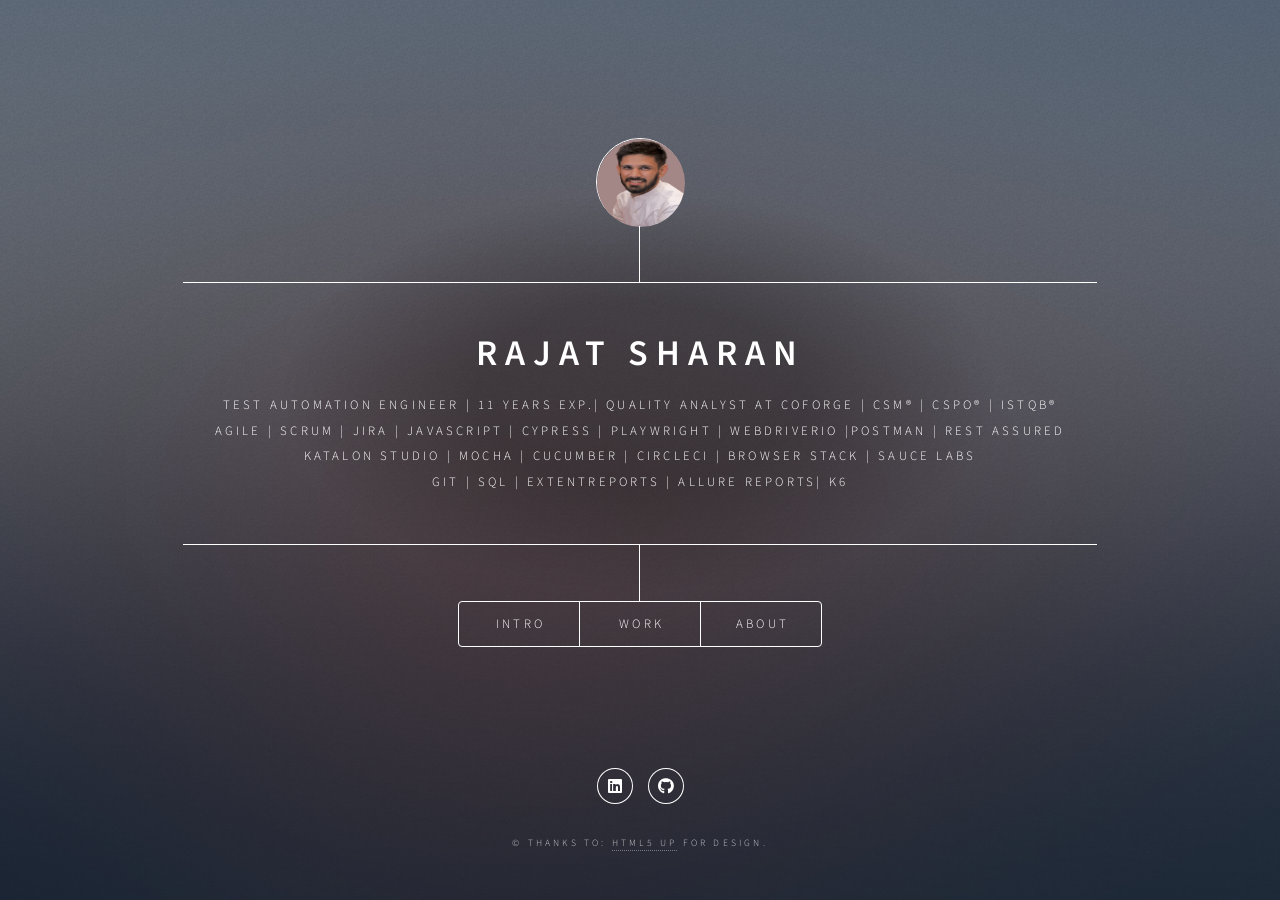
==== index.html @ a092266a "Merge remote changes before pushing" ====
<!DOCTYPE HTML>
<html>
    <head>
        <title>Rajat Sharan</title>
        <meta charset="utf-8" />
        <meta name="viewport" content="width=device-width, initial-scale=1, user-scalable=no" />
        <link rel="stylesheet" href="assets/css/main.css" />
        <noscript><link rel="stylesheet" href="assets/css/noscript.css" /></noscript>
    </head>
    <body class="is-preload">

        <div id="wrapper">

				<!-- Header -->
					<header id="header">
						<div class="logo">
							<img src="images/Profile.jpeg" alt="" width="auto" />
						</div>
						<div class="content">
							<div class="inner">
								<h1>Rajat Sharan</h1>
								<p>Test Automation Engineer | 11 years EXP.| Quality Analyst at Coforge | CSM® | CSPO® | ISTQB®
									<br>
									Agile | Scrum | JIRA | JavaScript | Cypress | Playwright | WebDriverIO |Postman | Rest Assured
									<br>
									Katalon Studio | Mocha | Cucumber | CircleCI | Browser Stack | Sauce Labs
									<br>Git | SQL | ExtentReports | Allure Reports| k6 
<!--									<br> A fully responsive site template designed by <a href="https://html5up.net">HTML5 UP</a> and released<br />-->
<!--									for free under the <a href="https://html5up.net/license">Creative Commons</a> license.</p>-->

									<!--								<p>A fully responsive site template designed by <a href="https://html5up.net">HTML5 UP</a> and released<br />-->
<!--								for free under the <a href="https://html5up.net/license">Creative Commons</a> license.</p>-->
							</div>
						</div>
						<nav>
							<ul>
								<li><a href="#intro">Intro</a></li>
								<li><a href="#work">Work</a></li>
								<li><a href="#about">About</a></li>
<!--								<li><a href="#contact">Contact</a></li>-->
								<!--<li><a href="#elements">Elements</a></li>-->
							</ul>
						</nav>
					</header>

                <div id="main">

                       <article id="intro">
    <div align="center">
        <div style="background-color: #21262d; padding: 10px; border-radius: 6px; border: 1px solid #30363d;">
            <img src="https://readme-typing-svg.demolab.com?font=Fira+Code&pause=1000&color=00BFFF&width=640&lines=Hello%2C+I'm+Rajat+Sharan.;11%2B+Years+Building+Quality+Engineering+Teams.;Expert+in+Playwright+%26+Modern+JS+Automation.;Delivering+Innovation+Through+Test+Strategy." alt="Typing SVG" />
        </div>
    </div>

    <br>
    
    <section>
        <h2>🧑‍💻 About Me</h2>
        <ul>
            <li>
                🌱 I’m currently learning <strong>Playwright with Typescript from Scratch + Frameworks</strong>
            </li>
            <li>
                👨‍💻 I’m looking to collaborate on <a href="https://github.com/RajatSharan"><strong>Test Automation Frameworks Development (Web, API)</strong></a>
            </li>
            <li>
                💻 All of my projects are available at <a href="https://github.com/RajatSharan"><strong>Rajat - Github Profile</strong></a>
            </li>
        </ul>
    </section>

    <hr>
    
    <section>
        <h2>🚀 Featured Projects</h2>
        <ul>
            <li>
                <strong><a href="https://github.com/RajatSharan/Playwright_Automation">Playwright Automation Framework</a></strong>
                <p>A comprehensive web and API automation framework built with <b>Playwright</b>.</p>
            </li>
            <li>
                <strong><a href="https://github.com/RajatSharan/Cypress-Cucumber-frameworks">Cypress-Cucumber Framework</a></strong>
                <p>A BDD (Behavior-Driven Development) framework for web testing using <b>Cypress</b> and <b>Cucumber</b>.</p>
            </li>
            <li>
                <strong><a href="https://github.com/RajatSharan/Rest_Assured">REST Assured API Framework</a></strong>
                <p>A solution for API test automation built with Java and <b>Rest Assured</b>.</p>
            </li>
            <li>
                <strong><a href="https://github.com/RajatSharan/WebDriverIO-Framework">WebDriverIO Automation Framework</a></strong>
                <p>A UI automation framework using <b>WebDriverIO</b>.</p>
            </li>
            <li>
                <strong><a href="https://github.com/RajatSharan/Cypress_Framework">Cypress Automation Framework (POM)</a></strong>
                <p>A web automation framework focused on best practices using <b>Cypress</b>.</p>
            </li>
            <li>
                <strong><a href="https://github.com/RajatSharan/RobotFramework">Robot Framework</a></strong>
                <p>A generic automation framework using <b>Robot Framework</b> with Python for Selenium/API testing.</p>
            </li>
        </ul>
        
        <h3> foundational Concepts</h3>
        <ul>
            <li>
                <strong><a href="https://github.com/RajatSharan/typescript-foundation-essentials">TypeScript Foundation Essentials</a></strong>
                <p>A repository dedicated to my deep dive into the fundamentals of <b>TypeScript</b>.</p>
            </li>
            <li>
                <strong><a href="https://github.com/RajatSharan/Javascript-foundation-essentials">JavaScript Foundation Essentials</a></strong>
                <p>My learning journey and practical examples covering core <b>JavaScript</b> concepts.</p>
            </li>
            <li>
                <strong><a href="https://github.com/RajatSharan/JavaScript-Algorithms-and-Data-Structures">JavaScript-Algorithms-and-Data-Structures</a></strong>
                <p>A collection of algorithms and data structures implemented in <b>JavaScript</b>, showcasing problem-solving skills.</p>
            </li>
        </ul>
    </section>

    <hr>

    <section>
        <h2>🛠️ Technical Skills</h2>
        <ul style="list-style-type: disc;">
            <li>
                <span role="img" aria-label="code">👨🏽‍💻</span> Programming Languages:
                <ul style="list-style-type: circle;">
                    <li><a href="https://github.com/RajatSharan/JavaScript_Basics_RS"> <b>Javascript</b> </a></li>
                    <li><a href="https://github.com/RajatSharan/JavaBasics"> <b>Java</b> </a></li>
                    <li><a href="https://github.com/RajatSharan/PythonBasics"> <b>Python</b> </a></li>
                </ul>
            </li>
            <li>
                <span role="img" aria-label="document">📄</span> Documents on Technical Topics:
                <ul style="list-style-type: circle;">
                    <li><a href="https://drive.google.com/file/d/1LY4s97PCeE1TnDm8BuG20IfloKfXcnxb/view?usp=drive_link"> Documents - <b>Google Drive</b> </a></li>
                    <li><a href="https://github.com/rajatt95/Documents"> Documents - <b>Github repository</b> </a></li>
                </ul>
            </li>
        </ul>
    </section>

    <hr>

    <section>
        <h2>📬 How to Reach Me</h2>
        <ul style="list-style-type: disc;">
            <li><a href="https://www.linkedin.com/in/rajat-sharan-15a19244"> Rajat Sharan - <b>LinkedIn</b> </a></li>
            <li><a href="https://github.com/RajatSharan/"> Rajat Sharan - <b>Github Page</b> </a></li>
            <li><a href="https://rajatsharan.github.io/Digital-Resume/"> Rajat - <b>Digital-Resume</b> </a></li>
            <li><a href="https://rajatsharan.github.io/Rajat91.github.io/"> Rajat - <b>Github Profile</b> </a></li>
        </ul>
    </section>
    	</article>
    	<article id="work">
    <h2 class="major">Work & Projects</h2>
    
    <section>
        <h3>🛠️ Automation Frameworks</h3>
        
        <h4>Web Automation</h4>
        <ul style="list-style-type: disc;">
            <li><a href="https://github.com/RajatSharan/Playwright_Automation"><strong>Playwright</strong> (Javascript)</a></li>
            <li><a href="https://github.com/RajatSharan/Cypress-Cucumber-frameworks"><strong>Cypress-Cucumber-frameworks</strong> (Javascript)</a></li>
            <li><a href="https://github.com/RajatSharan/Cypress_Framework"><strong>Cypress-POM-frameworks</strong> (Javascript)</a></li>
            <li><a href="https://github.com/RajatSharan/WebDriverIO-Framework"><i><strong>WebDriverIO</strong> Automation Frameworks</i></a></li>
            <li><a href="https://github.com/RajatSharan/RobotFramework"><i><strong>Robot Framework</strong> with Python - Selenium/API Automation Testing</i></a></li>
        </ul>

        <h4>API Automation</h4>
        <ul style="list-style-type: disc;">
            <li><a href="https://github.com/RajatSharan/Rest_Assured"><strong>REST Assured</strong> (Java)</a></li>
            </ul>
    </section>

    <section>
        <h3 align="left">🔗 Connect with Me:</h3>
        <ul class="icons">
            <li><a href="https://www.linkedin.com/in/rajat-sharan-15a19244" class="icon brands fa-linkedin"><span class="label">LinkedIn</span></a></li>
            <li><a href="https://github.com/RajatSharan/" class="icon brands fa-github"><span class="label">GitHub</span></a></li>
        </ul>
    </section>
</article>
</article>
                        <article id="about">
                                <h2 class="major">About</h2>
                                <p>
                                    <br> -------------------------
                                    <br> <b> Rajat Sharan 	| 	Test Automation Engineer | 11+ years EXP. | Test Lead at Coforge | CSM® | CSPO® | ISTQB® </b>
                                    <br> -------------------------
                                    <br> <b>Skills:</b>
                                    <br> Agile | Scrum | JIRA |Sauce Labs |
                                    <br> Java | Eclipse | IntelliJ | Javascript | VS Code | Cypress | Mocha | Cypress Mochawesome Reports | Cucumber-HTML-Reports | Java | Apidog |
                                    <br> Postman | Newman | Katalon Studio | Design Pattern (Page Object Model) | Cucumber | CircleCI | Browser Stack | Git | SQL | Allure Reports | SelectorsHub | k6 | Gatling | Swagger | 
                                    <br> -------------------------
                                    <br> <b>Professional Summary:</b> 
                                    <br> Over 11+ years of experience as a Test Lead, with expertise in testing Web applications, Mobile applications, and Web services. 
                                    <br> Skilled in automation testing for web-based applications using cutting-edge tools like Cypress, WebDriverIO, and Playwright, delivering robust and scalable solutions
                                    <br> Expert in designing and developing advanced automation frameworks leveraging JavaScript, Mocha, Chai, Bitbucket, and CircleCI for efficient testing workflows 
                                    <br> Gained 2 years of invaluable onsite experience in London, UK, contributing to the testing of large-scale enterprise applications
                                    <br> Involved in API testing using Apidog, Postman and strong knowledge of Authentication mechanisms and HTTP Requests and Responses, Headers, Path Params, Query Params, etc. 
                                    <br> Automated Web Services by writing Javascript snippets and used assertions for data validation and performed data-driven for validating different endpoints. 
                                    <br> Proactive contributor in SCRUM ceremonies and a seasoned practitioner of Agile methodologies, driving team collaboration and project success 
                                    <br> Well-versed with all stages of the Software Development Life Cycle (SDLC) and Software Testing Life Cycle (STLC). 
                                    <br> Experience in Creating, Modifying, and Maintaining new and existing Automation Framework Models (Page Object Model and Data-Driven Frameworks). 
                                    <br> Expertise in using defect-reporting and defect-tracking tools - JIRA 
                                    <br> Integrated CircleCI with Git for automated build scheduling and release management.
                                    <br> Created CircleCI event with configurations like Build Periodically, Send Emails, and Source Code Management (Git).
                                    <br> Experience in Testing MS Dynamics CRM, Salesforce applications implemented on Salesforce Cloud Computing.
                                    <br> Knowledge in SQL and Database Testing
                                    <br> -------------------------
                                    <br> <b>Contact</b>
                                    <br> Email:Errajatsharan@gmail.com
                                    <br> GitHub Profile: <a href="https://github.com/RajatSharan/"> https://github.com/RajatSharan/ </a>
                                    <br> LinkedIn: <a href="https://www.linkedin.com/in/rajat-sharan-15a19244"> https://www.linkedin.com/in/rajat-sharan-15a19244</a>
                                    <br> -------------------------
                                </p>
                                </article>

                        <article id="elements">
                                <h2 class="major">Elements</h2>
                                <section>
                                    <h3 class="major">Text</h3>
                                    <p>This is <b>bold</b> and this is <strong>strong</strong>. This is <i>italic</i> and this is <em>emphasized</em>.
                                    This is <sup>superscript</sup> text and this is <sub>subscript</sub> text.
                                    This is <u>underlined</u> and this is code: <code>for (;;) { ... }</code>. Finally, <a href="#">this is a link</a>.</p>
                                    <hr />
                                    <h2>Heading Level 2</h2>
                                    <h3>Heading Level 3</h3>
                                    <h4>Heading Level 4</h4>
                                    <h5>Heading Level 5</h5>
                                    <h6>Heading Level 6</h6>
                                    <hr />
                                    <h4>Blockquote</h4>
                                    <blockquote>Fringilla nisl. Donec accumsan interdum nisi, quis tincidunt felis sagittis eget tempus euismod. Vestibulum ante ipsum primis in faucibus vestibulum. Blandit adipiscing eu felis iaculis volutpat ac adipiscing accumsan faucibus. Vestibulum ante ipsum primis in faucibus lorem ipsum dolor sit amet nullam adipiscing eu felis.</blockquote>
                                    <h4>Preformatted</h4>
                                    <pre><code>i = 0;

while (!deck.isInOrder()) {
    print 'Iteration ' + i;
    deck.shuffle();
    i++;
}

print 'It took ' + i + ' iterations to sort the deck.';</code></pre>
                                </section>

                                <section>
                                    <h3 class="major">Lists</h3>

                                    <h4>Unordered</h4>
                                    <ul>
                                        <li>Dolor pulvinar etiam.</li>
                                        <li>Sagittis adipiscing.</li>
                                        <li>Felis enim feugiat.</li>
                                    </ul>

                                    <h4>Alternate</h4>
                                    <ul class="alt">
                                        <li>Dolor pulvinar etiam.</li>
                                        <li>Sagittis adipiscing.</li>
                                        <li>Felis enim feugiat.</li>
                                    </ul>

                                    <h4>Ordered</h4>
                                    <ol>
                                        <li>Dolor pulvinar etiam.</li>
                                        <li>Etiam vel felis viverra.</li>
                                        <li>Felis enim feugiat.</li>
                                        <li>Dolor pulvinar etiam.</li>
                                        <li>Etiam vel felis lorem.</li>
                                        <li>Felis enim et feugiat.</li>
                                    </ol>
                                    <h4>Icons</h4>
                                    <ul class="icons">
                                        <li><a href="#" class="icon brands fa-twitter"><span class="label">Twitter</span></a></li>
                                        <li><a href="#" class="icon brands fa-facebook-f"><span class="label">Facebook</span></a></li>
                                        <li><a href="#" class="icon brands fa-instagram"><span class="label">Instagram</span></a></li>
                                        <li><a href="#" class="icon brands fa-github"><span class="label">Github</span></a></li>
                                    </ul>

                                    <h4>Actions</h4>
                                    <ul class="actions">
                                        <li><a href="#" class="button primary">Default</a></li>
                                        <li><a href="#" class="button">Default</a></li>
                                    </ul>
                                    <ul class="actions stacked">
                                        <li><a href="#" class="button primary">Default</a></li>
                                        <li><a href="#" class="button">Default</a></li>
                                    </ul>
                                </section>

                                <section>
                                    <h3 class="major">Table</h3>
                                    <h4>Default</h4>
                                    <div class="table-wrapper">
                                        <table>
                                            <thead>
                                                <tr>
                                                    <th>Name</th>
                                                    <th>Description</th>
                                                    <th>Price</th>
                                                </tr>
                                            </thead>
                                            <tbody>
                                                <tr>
                                                    <td>Item One</td>
                                                    <td>Ante turpis integer aliquet porttitor.</td>
                                                    <td>29.99</td>
                                                </tr>
                                                <tr>
                                                    <td>Item Two</td>
                                                    <td>Vis ac commodo adipiscing arcu aliquet.</td>
                                                    <td>19.99</td>
                                                </tr>
                                                <tr>
                                                    <td>Item Three</td>
                                                    <td> Morbi faucibus arcu accumsan lorem.</td>
                                                    <td>29.99</td>
                                                </tr>
                                                <tr>
                                                    <td>Item Four</td>
                                                    <td>Vitae integer tempus condimentum.</td>
                                                    <td>19.99</td>
                                                </tr>
                                                <tr>
                                                    <td>Item Five</td>
                                                    <td>Ante turpis integer aliquet porttitor.</td>
                                                    <td>29.99</td>
                                                </tr>
                                            </tbody>
                                            <tfoot>
                                                <tr>
                                                    <td colspan="2"></td>
                                                    <td>100.00</td>
                                                </tr>
                                            </tfoot>
                                        </table>
                                    </div>

                                    <h4>Alternate</h4>
                                    <div class="table-wrapper">
                                        <table class="alt">
                                            <thead>
                                                <tr>
                                                    <th>Name</th>
                                                    <th>Description</th>
                                                    <th>Price</th>
                                                </tr>
                                            </thead>
                                            <tbody>
                                                <tr>
                                                    <td>Item One</td>
                                                    <td>Ante turpis integer aliquet porttitor.</td>
                                                    <td>29.99</td>
                                                </tr>
                                                <tr>
                                                    <td>Item Two</td>
                                                    <td>Vis ac commodo adipiscing arcu aliquet.</td>
                                                    <td>19.99</td>
                                                </tr>
                                                <tr>
                                                    <td>Item Three</td>
                                                    <td> Morbi faucibus arcu accumsan lorem.</td>
                                                    <td>29.99</td>
                                                </tr>
                                                <tr>
                                                    <td>Item Four</td>
                                                    <td>Vitae integer tempus condimentum.</td>
                                                    <td>19.99</td>
                                                </tr>
                                                <tr>
                                                    <td>Item Five</td>
                                                    <td>Ante turpis integer aliquet porttitor.</td>
                                                    <td>29.99</td>
                                                </tr>
                                            </tbody>
                                            <tfoot>
                                                <tr>
                                                    <td colspan="2"></td>
                                                    <td>100.00</td>
                                                </tr>
                                            </tfoot>
                                        </table>
                                    </div>
                                </section>

                                <section>
                                    <h3 class="major">Buttons</h3>
                                    <ul class="actions">
                                        <li><a href="#" class="button primary">Primary</a></li>
                                        <li><a href="#" class="button">Default</a></li>
                                    </ul>
                                    <ul class="actions">
                                        <li><a href="#" class="button">Default</a></li>
                                        <li><a href="#" class="button small">Small</a></li>
                                    </ul>
                                    <ul class="actions">
                                        <li><a href="#" class="button primary icon solid fa-download">Icon</a></li>
                                        <li><a href="#" class="button icon solid fa-download">Icon</a></li>
                                    </ul>
                                    <ul class="actions">
                                        <li><span class="button primary disabled">Disabled</span></li>
                                        <li><span class="button disabled">Disabled</span></li>
                                    </ul>
                                </section>

                                <section>
                                    <h3 class="major">Form</h3>
                                    <form method="post" action="#">
                                        <div class="fields">
                                            <div class="field half">
                                                <label for="demo-name">Name</label>
                                                <input type="text" name="demo-name" id="demo-name" value="" placeholder="Jane Doe" />
                                            </div>
                                            <div class="field half">
                                                <label for="demo-email">Email</label>
                                                <input type="email" name="demo-email" id="demo-email" value="" placeholder="jane@untitled.tld" />
                                            </div>
                                            <div class="field">
                                                <label for="demo-category">Category</label>
                                                <select name="demo-category" id="demo-category">
                                                    <option value="">-</option>
                                                    <option value="1">Manufacturing</option>
                                                    <option value="1">Shipping</option>
                                                    <option value="1">Administration</option>
                                                    <option value="1">Human Resources</option>
                                                </select>
                                            </div>
                                            <div class="field half">
                                                <input type="radio" id="demo-priority-low" name="demo-priority" checked>
                                                <label for="demo-priority-low">Low</label>
                                            </div>
                                            <div class="field half">
                                                <input type="radio" id="demo-priority-high" name="demo-priority">
                                                <label for="demo-priority-high">High</label>
                                            </div>
                                            <div class="field half">
                                                <input type="checkbox" id="demo-copy" name="demo-copy">
                                                <label for="demo-copy">Email me a copy</label>
                                            </div>
                                            <div class="field half">
                                                <input type="checkbox" id="demo-human" name="demo-human" checked>
                                                <label for="demo-human">Not a robot</label>
                                            </div>
                                            <div class="field">
                                                <label for="demo-message">Message</label>
                                                <textarea name="demo-message" id="demo-message" placeholder="Enter your message" rows="6"></textarea>
                                            </div>
                                        </div>
                                        <ul class="actions">
                                            <li><input type="submit" value="Send Message" class="primary" /></li>
                                            <li><input type="reset" value="Reset" /></li>
                                        </ul>
                                    </form>
                                </section>

                            </article>

                    </div>

                <footer id="footer">
                        <ul class="icons">
                            <li><a href="https://www.linkedin.com/in/rajat-sharan-15a19244" class="icon brands fa-linkedin"><span class="label">LinkedIn</span></a></li>
                            <li><a href="https://github.com/RajatSharan" class="icon brands fa-github"><span class="label">GitHub</span></a></li>
                        </ul>
                        <p class="copyright">&copy; Thanks to: <a href="https://html5up.net">HTML5 UP</a> for Design.</p>
                    </footer>

            </div>

        <div id="bg"></div>

        <script src="assets/js/jquery.min.js"></script>
            <script src="assets/js/browser.min.js"></script>
            <script src="assets/js/breakpoints.min.js"></script>
            <script src="assets/js/util.js"></script>
            <script src="assets/js/main.js"></script>

    </body>
</html>
---- assets/css/main.css ----
@import url(fontawesome-all.min.css);
@import url("https://fonts.googleapis.com/css?family=Source+Sans+Pro:300italic,600italic,300,600");

/*
	Dimension by HTML5 UP
	html5up.net | @ajlkn
	Free for personal and commercial use under the CCA 3.0 license (html5up.net/license)
*/

html, body, div, span, applet, object,
iframe, h1, h2, h3, h4, h5, h6, p, blockquote,
pre, a, abbr, acronym, address, big, cite,
code, del, dfn, em, img, ins, kbd, q, s, samp,
small, strike, strong, sub, sup, tt, var, b,
u, i, center, dl, dt, dd, ol, ul, li, fieldset,
form, label, legend, table, caption, tbody,
tfoot, thead, tr, th, td, article, aside,
canvas, details, embed, figure, figcaption,
footer, header, hgroup, menu, nav, output, ruby,
section, summary, time, mark, audio, video {
	margin: 0;
	padding: 0;
	border: 0;
	font-size: 100%;
	font: inherit;
	vertical-align: baseline;}

article, aside, details, figcaption, figure,
footer, header, hgroup, menu, nav, section {
	display: block;}

body {
	line-height: 1;
}

ol, ul {
	list-style: none;
}

blockquote, q {
	quotes: none;
}

	blockquote:before, blockquote:after, q:before, q:after {
		content: '';
		content: none;
	}

table {
	border-collapse: collapse;
	border-spacing: 0;
}

body {
	-webkit-text-size-adjust: none;
}

mark {
	background-color: transparent;
	color: inherit;
}

input::-moz-focus-inner {
	border: 0;
	padding: 0;
}

input, select, textarea {
	-moz-appearance: none;
	-webkit-appearance: none;
	-ms-appearance: none;
	appearance: none;
}

/* Basic */

	@-ms-viewport {
		width: device-width;
	}

	@media screen and (max-width: 480px) {

		html, body {
			min-width: 320px;
		}

	}

	html {
		box-sizing: border-box;
	}

	*, *:before, *:after {
		box-sizing: inherit;
	}

	body {
		background: #1b1f22;
	}

		body.is-preload *, body.is-preload *:before, body.is-preload *:after {
			-moz-animation: none !important;
			-webkit-animation: none !important;
			-ms-animation: none !important;
			animation: none !important;
			-moz-transition: none !important;
			-webkit-transition: none !important;
			-ms-transition: none !important;
			transition: none !important;
		}

/* Type */

	html {
		font-size: 16pt;
	}

		@media screen and (max-width: 1680px) {

			html {
				font-size: 12pt;
			}

		}

		@media screen and (max-width: 736px) {

			html {
				font-size: 11pt;
			}

		}

		@media screen and (max-width: 360px) {

			html {
				font-size: 10pt;
			}

		}

	body, input, select, textarea {
		color: #ffffff;
		font-family: "Source Sans Pro", sans-serif;
		font-weight: 300;
		font-size: 1rem;
		line-height: 1.65;
	}

	a {
		-moz-transition: color 0.2s ease-in-out, background-color 0.2s ease-in-out, border-bottom-color 0.2s ease-in-out;
		-webkit-transition: color 0.2s ease-in-out, background-color 0.2s ease-in-out, border-bottom-color 0.2s ease-in-out;
		-ms-transition: color 0.2s ease-in-out, background-color 0.2s ease-in-out, border-bottom-color 0.2s ease-in-out;
		transition: color 0.2s ease-in-out, background-color 0.2s ease-in-out, border-bottom-color 0.2s ease-in-out;
		border-bottom: dotted 1px rgba(255, 255, 255, 0.5);
		text-decoration: none;
		color: inherit;
	}

		a:hover {
			border-bottom-color: transparent;
		}

	strong, b {
		color: #ffffff;
		font-weight: 600;
	}

	em, i {
		font-style: italic;
	}

	p {
		margin: 0 0 2rem 0;
	}

	h1, h2, h3, h4, h5, h6 {
		color: #ffffff;
		font-weight: 600;
		line-height: 1.5;
		margin: 0 0 1rem 0;
		text-transform: uppercase;
		letter-spacing: 0.2rem;
	}

		h1 a, h2 a, h3 a, h4 a, h5 a, h6 a {
			color: inherit;
			text-decoration: none;
		}

		h1.major, h2.major, h3.major, h4.major, h5.major, h6.major {
			border-bottom: solid 1px #ffffff;
			width: -moz-max-content;
			width: -webkit-max-content;
			width: -ms-max-content;
			width: max-content;
			padding-bottom: 0.5rem;
			margin: 0 0 2rem 0;
		}

	h1 {
		font-size: 2.25rem;
		line-height: 1.3;
		letter-spacing: 0.5rem;
	}

	h2 {
		font-size: 1.5rem;
		line-height: 1.4;
		letter-spacing: 0.5rem;
	}

	h3 {
		font-size: 1rem;
	}

	h4 {
		font-size: 0.8rem;
	}

	h5 {
		font-size: 0.7rem;
	}

	h6 {
		font-size: 0.6rem;
	}

	@media screen and (max-width: 736px) {

		h1 {
			font-size: 1.75rem;
			line-height: 1.4;
		}

		h2 {
			font-size: 1.25em;
			line-height: 1.5;
		}

	}

	sub {
		font-size: 0.8rem;
		position: relative;
		top: 0.5rem;
	}

	sup {
		font-size: 0.8rem;
		position: relative;
		top: -0.5rem;
	}

	blockquote {
		border-left: solid 4px #ffffff;
		font-style: italic;
		margin: 0 0 2rem 0;
		padding: 0.5rem 0 0.5rem 2rem;
	}

	code {
		background: rgba(255, 255, 255, 0.075);
		border-radius: 4px;
		font-family: "Courier New", monospace;
		font-size: 0.9rem;
		margin: 0 0.25rem;
		padding: 0.25rem 0.65rem;
	}

	pre {
		-webkit-overflow-scrolling: touch;
		font-family: "Courier New", monospace;
		font-size: 0.9rem;
		margin: 0 0 2rem 0;
	}

		pre code {
			display: block;
			line-height: 1.75;
			padding: 1rem 1.5rem;
			overflow-x: auto;
		}

	hr {
		border: 0;
		border-bottom: solid 1px #ffffff;
		margin: 2.75rem 0;
	}

	.align-left {
		text-align: left;
	}

	.align-center {
		text-align: center;
	}

	.align-right {
		text-align: right;
	}

/* Form */

	form {
		margin: 0 0 2rem 0;
	}

		form > :last-child {
			margin-bottom: 0;
		}

		form > .fields {
			display: -moz-flex;
			display: -webkit-flex;
			display: -ms-flex;
			display: flex;
			-moz-flex-wrap: wrap;
			-webkit-flex-wrap: wrap;
			-ms-flex-wrap: wrap;
			flex-wrap: wrap;
			width: calc(100% + 3rem);
			margin: -1.5rem 0 2rem -1.5rem;
		}

			form > .fields > .field {
				-moz-flex-grow: 0;
				-webkit-flex-grow: 0;
				-ms-flex-grow: 0;
				flex-grow: 0;
				-moz-flex-shrink: 0;
				-webkit-flex-shrink: 0;
				-ms-flex-shrink: 0;
				flex-shrink: 0;
				padding: 1.5rem 0 0 1.5rem;
				width: calc(100% - 1.5rem);
			}

				form > .fields > .field.half {
					width: calc(50% - 0.75rem);
				}

				form > .fields > .field.third {
					width: calc(100%/3 - 0.5rem);
				}

				form > .fields > .field.quarter {
					width: calc(25% - 0.375rem);
				}

		@media screen and (max-width: 480px) {

			form > .fields {
				width: calc(100% + 3rem);
				margin: -1.5rem 0 2rem -1.5rem;
			}

				form > .fields > .field {
					padding: 1.5rem 0 0 1.5rem;
					width: calc(100% - 1.5rem);
				}

					form > .fields > .field.half {
						width: calc(100% - 1.5rem);
					}

					form > .fields > .field.third {
						width: calc(100% - 1.5rem);
					}

					form > .fields > .field.quarter {
						width: calc(100% - 1.5rem);
					}

		}

	label {
		color: #ffffff;
		display: block;
		font-size: 0.8rem;
		font-weight: 300;
		letter-spacing: 0.2rem;
		line-height: 1.5;
		margin: 0 0 1rem 0;
		text-transform: uppercase;
	}

	input[type="text"],
	input[type="password"],
	input[type="email"],
	input[type="tel"],
	select,
	textarea {
		-moz-appearance: none;
		-webkit-appearance: none;
		-ms-appearance: none;
		appearance: none;
		-moz-transition: border-color 0.2s ease-in-out, box-shadow 0.2s ease-in-out, background-color 0.2s ease-in-out;
		-webkit-transition: border-color 0.2s ease-in-out, box-shadow 0.2s ease-in-out, background-color 0.2s ease-in-out;
		-ms-transition: border-color 0.2s ease-in-out, box-shadow 0.2s ease-in-out, background-color 0.2s ease-in-out;
		transition: border-color 0.2s ease-in-out, box-shadow 0.2s ease-in-out, background-color 0.2s ease-in-out;
		background-color: transparent;
		border-radius: 4px;
		border: solid 1px #ffffff;
		color: inherit;
		display: block;
		outline: 0;
		padding: 0 1rem;
		text-decoration: none;
		width: 100%;
	}

		input[type="text"]:invalid,
		input[type="password"]:invalid,
		input[type="email"]:invalid,
		input[type="tel"]:invalid,
		select:invalid,
		textarea:invalid {
			box-shadow: none;
		}

		input[type="text"]:focus,
		input[type="password"]:focus,
		input[type="email"]:focus,
		input[type="tel"]:focus,
		select:focus,
		textarea:focus {
			background: rgba(255, 255, 255, 0.075);
			border-color: #ffffff;
			box-shadow: 0 0 0 1px #ffffff;
		}

	select {
		background-image: url("data:image/svg+xml;charset=utf8,%3Csvg xmlns='http://www.w3.org/2000/svg' width='40' height='40' preserveAspectRatio='none' viewBox='0 0 40 40'%3E%3Cpath d='M9.4,12.3l10.4,10.4l10.4-10.4c0.2-0.2,0.5-0.4,0.9-0.4c0.3,0,0.6,0.1,0.9,0.4l3.3,3.3c0.2,0.2,0.4,0.5,0.4,0.9 c0,0.4-0.1,0.6-0.4,0.9L20.7,31.9c-0.2,0.2-0.5,0.4-0.9,0.4c-0.3,0-0.6-0.1-0.9-0.4L4.3,17.3c-0.2-0.2-0.4-0.5-0.4-0.9 c0-0.4,0.1-0.6,0.4-0.9l3.3-3.3c0.2-0.2,0.5-0.4,0.9-0.4S9.1,12.1,9.4,12.3z' fill='%23ffffff' /%3E%3C/svg%3E");
		background-size: 1.25rem;
		background-repeat: no-repeat;
		background-position: calc(100% - 1rem) center;
		height: 2.75rem;
		padding-right: 2.75rem;
		text-overflow: ellipsis;
	}

		select option {
			color: #ffffff;
			background: #1b1f22;
		}

		select:focus::-ms-value {
			background-color: transparent;
		}

		select::-ms-expand {
			display: none;
		}

	input[type="text"],
	input[type="password"],
	input[type="email"],
	select {
		height: 2.75rem;
	}

	textarea {
		padding: 0.75rem 1rem;
	}

	input[type="checkbox"],
	input[type="radio"] {
		-moz-appearance: none;
		-webkit-appearance: none;
		-ms-appearance: none;
		appearance: none;
		display: block;
		float: left;
		margin-right: -2rem;
		opacity: 0;
		width: 1rem;
		z-index: -1;
	}

		input[type="checkbox"] + label,
		input[type="radio"] + label {
			text-decoration: none;
			-moz-user-select: none;
			-webkit-user-select: none;
			-ms-user-select: none;
			user-select: none;
			color: #ffffff;
			cursor: pointer;
			display: inline-block;
			font-size: 0.8rem;
			font-weight: 300;
			margin: 0 0 0.5rem 0;
			padding-left: 2.65rem;
			padding-right: 0.75rem;
			position: relative;
		}

			input[type="checkbox"] + label:before,
			input[type="radio"] + label:before {
				-moz-osx-font-smoothing: grayscale;
				-webkit-font-smoothing: antialiased;
				display: inline-block;
				font-style: normal;
				font-variant: normal;
				text-rendering: auto;
				line-height: 1;
				text-transform: none !important;
				font-family: 'Font Awesome 5 Free';
				font-weight: 900;
			}

			input[type="checkbox"] + label:before,
			input[type="radio"] + label:before {
				-moz-transition: border-color 0.2s ease-in-out, box-shadow 0.2s ease-in-out, background-color 0.2s ease-in-out;
				-webkit-transition: border-color 0.2s ease-in-out, box-shadow 0.2s ease-in-out, background-color 0.2s ease-in-out;
				-ms-transition: border-color 0.2s ease-in-out, box-shadow 0.2s ease-in-out, background-color 0.2s ease-in-out;
				transition: border-color 0.2s ease-in-out, box-shadow 0.2s ease-in-out, background-color 0.2s ease-in-out;
				border-radius: 4px;
				border: solid 1px #ffffff;
				content: '';
				display: inline-block;
				height: 1.65rem;
				left: 0;
				line-height: 1.65rem;
				position: absolute;
				text-align: center;
				top: -0.15rem;
				width: 1.65rem;
			}

		input[type="checkbox"]:checked + label:before,
		input[type="radio"]:checked + label:before {
			background: #ffffff !important;
			border-color: #ffffff !important;
			color: #1b1f22;
			content: '\f00c';
		}

		input[type="checkbox"]:focus + label:before,
		input[type="radio"]:focus + label:before {
			background: rgba(255, 255, 255, 0.075);
			border-color: #ffffff;
			box-shadow: 0 0 0 1px #ffffff;
		}

	input[type="checkbox"] + label:before {
		border-radius: 4px;
	}

	input[type="radio"] + label:before {
		border-radius: 100%;
	}

	::-webkit-input-placeholder {
		color: rgba(255, 255, 255, 0.5) !important;
		opacity: 1.0;
	}

	:-moz-placeholder {
		color: rgba(255, 255, 255, 0.5) !important;
		opacity: 1.0;
	}

	::-moz-placeholder {
		color: rgba(255, 255, 255, 0.5) !important;
		opacity: 1.0;
	}

	:-ms-input-placeholder {
		color: rgba(255, 255, 255, 0.5) !important;
		opacity: 1.0;
	}

	.formerize-placeholder {
		color: rgba(255, 255, 255, 0.5) !important;
		opacity: 1.0;
	}

/* Box */

	.box {
		border-radius: 4px;
		border: solid 1px #ffffff;
		margin-bottom: 2rem;
		padding: 1.5em;
	}

		.box > :last-child,
		.box > :last-child > :last-child,
		.box > :last-child > :last-child > :last-child {
			margin-bottom: 0;
		}

		.box.alt {
			border: 0;
			border-radius: 0;
			padding: 0;
		}

/* Icon */

	.icon {
		text-decoration: none;
		border-bottom: none;
		position: relative;
	}

		.icon:before {
			-moz-osx-font-smoothing: grayscale;
			-webkit-font-smoothing: antialiased;
			display: inline-block;
			font-style: normal;
			font-variant: normal;
			text-rendering: auto;
			line-height: 1;
			text-transform: none !important;
			font-family: 'Font Awesome 5 Free';
			font-weight: 400;
		}

		.icon > .label {
			display: none;
		}

		.icon:before {
			line-height: inherit;
		}

		.icon.solid:before {
			font-weight: 900;
		}

		.icon.brands:before {
			font-family: 'Font Awesome 5 Brands';
		}

/* Image */

	.image {
		border-radius: 4px;
		border: 0;
		display: inline-block;
		position: relative;
	}

		.image:before {
			pointer-events: none;
			background-image: url("../../images/overlay.png");
			background-color: rgba(19, 21, 25, 0.5);
			border-radius: 4px;
			content: '';
			display: block;
			height: 100%;
			left: 0;
			opacity: 0.5;
			position: absolute;
			top: 0;
			width: 100%;
		}

		.image img {
			border-radius: 4px;
			display: block;
		}

		.image.left, .image.right {
			max-width: 40%;
		}

			.image.left img, .image.right img {
				width: 100%;
			}

		.image.left {
			float: left;
			padding: 0 1.5em 1em 0;
			top: 0.25em;
		}

		.image.right {
			float: right;
			padding: 0 0 1em 1.5em;
			top: 0.25em;
		}

		.image.fit {
			display: block;
			margin: 0 0 2rem 0;
			width: 100%;
		}

			.image.fit img {
				width: 100%;
			}

		.image.main {
			display: block;
			margin: 2.5rem 0;
			width: 100%;
		}

			.image.main img {
				width: 100%;
			}

		@media screen and (max-width: 736px) {

			.image.main {
				margin: 2rem 0;
			}

		}

		@media screen and (max-width: 480px) {

			.image.main {
				margin: 1.5rem 0;
			}

		}

/* List */

	ol {
		list-style: decimal;
		margin: 0 0 2rem 0;
		padding-left: 1.25em;
	}

		ol li {
			padding-left: 0.25em;
		}

	ul {
		list-style: disc;
		margin: 0 0 2rem 0;
		padding-left: 1em;
	}

		ul li {
			padding-left: 0.5em;
		}

		ul.alt {
			list-style: none;
			padding-left: 0;
		}

			ul.alt li {
				border-top: solid 1px #ffffff;
				padding: 0.5em 0;
			}

				ul.alt li:first-child {
					border-top: 0;
					padding-top: 0;
				}

	dl {
		margin: 0 0 2rem 0;
	}

		dl dt {
			display: block;
			font-weight: 600;
			margin: 0 0 1rem 0;
		}

		dl dd {
			margin-left: 2rem;
		}

/* Actions */

	ul.actions {
		display: -moz-flex;
		display: -webkit-flex;
		display: -ms-flex;
		display: flex;
		cursor: default;
		list-style: none;
		margin-left: -1rem;
		padding-left: 0;
	}

		ul.actions li {
			padding: 0 0 0 1rem;
			vertical-align: middle;
		}

		ul.actions.special {
			-moz-justify-content: center;
			-webkit-justify-content: center;
			-ms-justify-content: center;
			justify-content: center;
			width: 100%;
			margin-left: 0;
		}

			ul.actions.special li:first-child {
				padding-left: 0;
			}

		ul.actions.stacked {
			-moz-flex-direction: column;
			-webkit-flex-direction: column;
			-ms-flex-direction: column;
			flex-direction: column;
			margin-left: 0;
		}

			ul.actions.stacked li {
				padding: 1.3rem 0 0 0;
			}

				ul.actions.stacked li:first-child {
					padding-top: 0;
				}

		ul.actions.fit {
			width: calc(100% + 1rem);
		}

			ul.actions.fit li {
				-moz-flex-grow: 1;
				-webkit-flex-grow: 1;
				-ms-flex-grow: 1;
				flex-grow: 1;
				-moz-flex-shrink: 1;
				-webkit-flex-shrink: 1;
				-ms-flex-shrink: 1;
				flex-shrink: 1;
				width: 100%;
			}

				ul.actions.fit li > * {
					width: 100%;
				}

			ul.actions.fit.stacked {
				width: 100%;
			}

		@media screen and (max-width: 480px) {

			ul.actions:not(.fixed) {
				-moz-flex-direction: column;
				-webkit-flex-direction: column;
				-ms-flex-direction: column;
				flex-direction: column;
				margin-left: 0;
				width: 100% !important;
			}

				ul.actions:not(.fixed) li {
					-moz-flex-grow: 1;
					-webkit-flex-grow: 1;
					-ms-flex-grow: 1;
					flex-grow: 1;
					-moz-flex-shrink: 1;
					-webkit-flex-shrink: 1;
					-ms-flex-shrink: 1;
					flex-shrink: 1;
					padding: 1rem 0 0 0;
					text-align: center;
					width: 100%;
				}

					ul.actions:not(.fixed) li > * {
						width: 100%;
					}

					ul.actions:not(.fixed) li:first-child {
						padding-top: 0;
					}

					ul.actions:not(.fixed) li input[type="submit"],
					ul.actions:not(.fixed) li input[type="reset"],
					ul.actions:not(.fixed) li input[type="button"],
					ul.actions:not(.fixed) li button,
					ul.actions:not(.fixed) li .button {
						width: 100%;
					}

						ul.actions:not(.fixed) li input[type="submit"].icon:before,
						ul.actions:not(.fixed) li input[type="reset"].icon:before,
						ul.actions:not(.fixed) li input[type="button"].icon:before,
						ul.actions:not(.fixed) li button.icon:before,
						ul.actions:not(.fixed) li .button.icon:before {
							margin-left: -0.5em;
						}

		}

/* Icons */

	ul.icons {
		cursor: default;
		list-style: none;
		padding-left: 0;
	}

		ul.icons li {
			display: inline-block;
			padding: 0 0.75em 0 0;
		}

			ul.icons li:last-child {
				padding-right: 0;
			}

			ul.icons li a {
				border-radius: 100%;
				box-shadow: inset 0 0 0 1px #ffffff;
				display: inline-block;
				height: 2.25rem;
				line-height: 2.25rem;
				text-align: center;
				width: 2.25rem;
			}

				ul.icons li a:hover {
					background-color: rgba(255, 255, 255, 0.075);
				}

				ul.icons li a:active {
					background-color: rgba(255, 255, 255, 0.175);
				}

/* Table */

	.table-wrapper {
		-webkit-overflow-scrolling: touch;
		overflow-x: auto;
	}

	table {
		margin: 0 0 2rem 0;
		width: 100%;
	}

		table tbody tr {
			border: solid 1px #ffffff;
			border-left: 0;
			border-right: 0;
		}

			table tbody tr:nth-child(2n + 1) {
				background-color: rgba(255, 255, 255, 0.075);
			}

		table td {
			padding: 0.75em 0.75em;
		}

		table th {
			color: #ffffff;
			font-size: 0.9em;
			font-weight: 600;
			padding: 0 0.75em 0.75em 0.75em;
			text-align: left;
		}

		table thead {
			border-bottom: solid 2px #ffffff;
		}

		table tfoot {
			border-top: solid 2px #ffffff;
		}

		table.alt {
			border-collapse: separate;
		}

			table.alt tbody tr td {
				border: solid 1px #ffffff;
				border-left-width: 0;
				border-top-width: 0;
			}

				table.alt tbody tr td:first-child {
					border-left-width: 1px;
				}

			table.alt tbody tr:first-child td {
				border-top-width: 1px;
			}

			table.alt thead {
				border-bottom: 0;
			}

			table.alt tfoot {
				border-top: 0;
			}

/* Button */

	input[type="submit"],
	input[type="reset"],
	input[type="button"],
	button,
	.button {
		-moz-appearance: none;
		-webkit-appearance: none;
		-ms-appearance: none;
		appearance: none;
		-moz-transition: background-color 0.2s ease-in-out, color 0.2s ease-in-out;
		-webkit-transition: background-color 0.2s ease-in-out, color 0.2s ease-in-out;
		-ms-transition: background-color 0.2s ease-in-out, color 0.2s ease-in-out;
		transition: background-color 0.2s ease-in-out, color 0.2s ease-in-out;
		background-color: transparent;
		border-radius: 4px;
		border: 0;
		box-shadow: inset 0 0 0 1px #ffffff;
		color: #ffffff !important;
		cursor: pointer;
		display: inline-block;
		font-size: 0.8rem;
		font-weight: 300;
		height: 2.75rem;
		letter-spacing: 0.2rem;
		line-height: 2.75rem;
		outline: 0;
		padding: 0 1.25rem 0 1.35rem;
		text-align: center;
		text-decoration: none;
		text-transform: uppercase;
		white-space: nowrap;
	}

		input[type="submit"]:hover,
		input[type="reset"]:hover,
		input[type="button"]:hover,
		button:hover,
		.button:hover {
			background-color: rgba(255, 255, 255, 0.075);
		}

		input[type="submit"]:active,
		input[type="reset"]:active,
		input[type="button"]:active,
		button:active,
		.button:active {
			background-color: rgba(255, 255, 255, 0.175);
		}

		input[type="submit"].icon:before,
		input[type="reset"].icon:before,
		input[type="button"].icon:before,
		button.icon:before,
		.button.icon:before {
			margin-right: 0.5em;
		}

		input[type="submit"].fit,
		input[type="reset"].fit,
		input[type="button"].fit,
		button.fit,
		.button.fit {
			width: 100%;
		}

		input[type="submit"].small,
		input[type="reset"].small,
		input[type="button"].small,
		button.small,
		.button.small {
			font-size: 0.6rem;
			height: 2.0625rem;
			line-height: 2.0625rem;
		}

		input[type="submit"].primary,
		input[type="reset"].primary,
		input[type="button"].primary,
		button.primary,
		.button.primary {
			background-color: #ffffff;
			color: #1b1f22 !important;
			font-weight: 600;
		}

		input[type="submit"].disabled, input[type="submit"]:disabled,
		input[type="reset"].disabled,
		input[type="reset"]:disabled,
		input[type="button"].disabled,
		input[type="button"]:disabled,
		button.disabled,
		button:disabled,
		.button.disabled,
		.button:disabled {
			pointer-events: none;
			cursor: default;
			opacity: 0.25;
		}

	input[type="submit"],
	input[type="reset"],
	input[type="button"],
	button {
		line-height: calc(2.75rem - 2px);
	}

/* BG */

	#bg {
		-moz-transform: scale(1.0);
		-webkit-transform: scale(1.0);
		-ms-transform: scale(1.0);
		transform: scale(1.0);
		-webkit-backface-visibility: hidden;
		position: fixed;
		top: 0;
		left: 0;
		width: 100%;
		height: 100vh;
		z-index: 1;
	}

		#bg:before, #bg:after {
			content: '';
			display: block;
			position: absolute;
			top: 0;
			left: 0;
			width: 100%;
			height: 100%;
		}

		#bg:before {
			-moz-transition: background-color 2.5s ease-in-out;
			-webkit-transition: background-color 2.5s ease-in-out;
			-ms-transition: background-color 2.5s ease-in-out;
			transition: background-color 2.5s ease-in-out;
			-moz-transition-delay: 0.75s;
			-webkit-transition-delay: 0.75s;
			-ms-transition-delay: 0.75s;
			transition-delay: 0.75s;
			background-image: linear-gradient(to top, rgba(19, 21, 25, 0.5), rgba(19, 21, 25, 0.5)), url("../../images/overlay.png");
			background-size: auto,
 256px 256px;
			background-position: center,
 center;
			background-repeat: no-repeat,
 repeat;
			z-index: 2;
		}

		#bg:after {
			-moz-transform: scale(1.125);
			-webkit-transform: scale(1.125);
			-ms-transform: scale(1.125);
			transform: scale(1.125);
			-moz-transition: -moz-transform 0.325s ease-in-out, -moz-filter 0.325s ease-in-out;
			-webkit-transition: -webkit-transform 0.325s ease-in-out, -webkit-filter 0.325s ease-in-out;
			-ms-transition: -ms-transform 0.325s ease-in-out, -ms-filter 0.325s ease-in-out;
			transition: transform 0.325s ease-in-out, filter 0.325s ease-in-out;
			background-image: url("../../images/bg.jpg");
			background-position: center;
			background-size: cover;
			background-repeat: no-repeat;
			z-index: 1;
		}

		body.is-article-visible #bg:after {
			-moz-transform: scale(1.0825);
			-webkit-transform: scale(1.0825);
			-ms-transform: scale(1.0825);
			transform: scale(1.0825);
			-moz-filter: blur(0.2rem);
			-webkit-filter: blur(0.2rem);
			-ms-filter: blur(0.2rem);
			filter: blur(0.2rem);
		}

		body.is-preload #bg:before {
			background-color: #000000;
		}

/* Wrapper */

	#wrapper {
		display: -moz-flex;
		display: -webkit-flex;
		display: -ms-flex;
		display: flex;
		-moz-flex-direction: column;
		-webkit-flex-direction: column;
		-ms-flex-direction: column;
		flex-direction: column;
		-moz-align-items: center;
		-webkit-align-items: center;
		-ms-align-items: center;
		align-items: center;
		-moz-justify-content: space-between;
		-webkit-justify-content: space-between;
		-ms-justify-content: space-between;
		justify-content: space-between;
		position: relative;
		min-height: 100vh;
		width: 100%;
		padding: 4rem 2rem;
		z-index: 3;
	}

		#wrapper:before {
			content: '';
			display: block;
		}

		@media screen and (max-width: 1680px) {

			#wrapper {
				padding: 3rem 2rem;
			}

		}

		@media screen and (max-width: 736px) {

			#wrapper {
				padding: 2rem 1rem;
			}

		}

		@media screen and (max-width: 480px) {

			#wrapper {
				padding: 1rem;
			}

		}

/* Header */

	#header {
		display: -moz-flex;
		display: -webkit-flex;
		display: -ms-flex;
		display: flex;
		-moz-flex-direction: column;
		-webkit-flex-direction: column;
		-ms-flex-direction: column;
		flex-direction: column;
		-moz-align-items: center;
		-webkit-align-items: center;
		-ms-align-items: center;
		align-items: center;
		-moz-transition: -moz-transform 0.325s ease-in-out, -moz-filter 0.325s ease-in-out, opacity 0.325s ease-in-out;
		-webkit-transition: -webkit-transform 0.325s ease-in-out, -webkit-filter 0.325s ease-in-out, opacity 0.325s ease-in-out;
		-ms-transition: -ms-transform 0.325s ease-in-out, -ms-filter 0.325s ease-in-out, opacity 0.325s ease-in-out;
		transition: transform 0.325s ease-in-out, filter 0.325s ease-in-out, opacity 0.325s ease-in-out;
		background-image: -moz-radial-gradient(rgba(0, 0, 0, 0.25) 25%, rgba(0, 0, 0, 0) 55%);
		background-image: -webkit-radial-gradient(rgba(0, 0, 0, 0.25) 25%, rgba(0, 0, 0, 0) 55%);
		background-image: -ms-radial-gradient(rgba(0, 0, 0, 0.25) 25%, rgba(0, 0, 0, 0) 55%);
		background-image: radial-gradient(rgba(0, 0, 0, 0.25) 25%, rgba(0, 0, 0, 0) 55%);
		max-width: 100%;
		text-align: center;
	}

		#header > * {
			-moz-transition: opacity 0.325s ease-in-out;
			-webkit-transition: opacity 0.325s ease-in-out;
			-ms-transition: opacity 0.325s ease-in-out;
			transition: opacity 0.325s ease-in-out;
			position: relative;
			margin-top: 3.5rem;
		}

			#header > *:before {
				content: '';
				display: block;
				position: absolute;
				top: calc(-3.5rem - 1px);
				left: calc(50% - 1px);
				width: 1px;
				height: calc(3.5rem + 1px);
				background: #ffffff;
			}

		#header > :first-child {
			margin-top: 0;
		}

			#header > :first-child:before {
				display: none;
			}

			#header .logo {
				width: 5.5rem;
				height: 5.5rem;
				line-height: 5.5rem;
				border: solid 1px #ffffff;
				border-radius: 100%;
			}

			#header .logo .icon:before {
				font-size: 2rem;
			}
			
			#header .logo img {
				width: 5.5rem;
				height: 5.5rem;
				border-radius: 50%;
			}

		#header .content {
			border-style: solid;
			border-color: #ffffff;
			border-top-width: 1px;
			border-bottom-width: 1px;
			max-width: 100%;
		}

			#header .content .inner {
				-moz-transition: max-height 0.75s ease, padding 0.75s ease, opacity 0.325s ease-in-out;
				-webkit-transition: max-height 0.75s ease, padding 0.75s ease, opacity 0.325s ease-in-out;
				-ms-transition: max-height 0.75s ease, padding 0.75s ease, opacity 0.325s ease-in-out;
				transition: max-height 0.75s ease, padding 0.75s ease, opacity 0.325s ease-in-out;
				-moz-transition-delay: 0.25s;
				-webkit-transition-delay: 0.25s;
				-ms-transition-delay: 0.25s;
				transition-delay: 0.25s;
				padding: 3rem 2rem;
				max-height: 40rem;
				overflow: hidden;
			}

				#header .content .inner > :last-child {
					margin-bottom: 0;
				}

			#header .content p {
				text-transform: uppercase;
				letter-spacing: 0.2rem;
				font-size: 0.8rem;
				line-height: 2;
			}

		#header nav ul {
			display: -moz-flex;
			display: -webkit-flex;
			display: -ms-flex;
			display: flex;
			margin-bottom: 0;
			list-style: none;
			padding-left: 0;
			border: solid 1px #ffffff;
			border-radius: 4px;
		}

			#header nav ul li {
				padding-left: 0;
				border-left: solid 1px #ffffff;
			}

				#header nav ul li:first-child {
					border-left: 0;
				}

				#header nav ul li a {
					display: block;
					min-width: 7.5rem;
					height: 2.75rem;
					line-height: 2.75rem;
					padding: 0 1.25rem 0 1.45rem;
					text-transform: uppercase;
					letter-spacing: 0.2rem;
					font-size: 0.8rem;
					border-bottom: 0;
				}

					#header nav ul li a:hover {
						background-color: rgba(255, 255, 255, 0.075);
					}

					#header nav ul li a:active {
						background-color: rgba(255, 255, 255, 0.175);
					}

		#header nav.use-middle:after {
			content: '';
			display: block;
			position: absolute;
			top: 0;
			left: calc(50% - 1px);
			width: 1px;
			height: 100%;
			background: #ffffff;
		}

		#header nav.use-middle ul li.is-middle {
			border-left: 0;
		}

		body.is-article-visible #header {
			-moz-transform: scale(0.95);
			-webkit-transform: scale(0.95);
			-ms-transform: scale(0.95);
			transform: scale(0.95);
			-moz-filter: blur(0.1rem);
			-webkit-filter: blur(0.1rem);
			-ms-filter: blur(0.1rem);
			filter: blur(0.1rem);
			opacity: 0;
		}

		body.is-preload #header {
			-moz-filter: blur(0.125rem);
			-webkit-filter: blur(0.125rem);
			-ms-filter: blur(0.125rem);
			filter: blur(0.125rem);
		}

			body.is-preload #header > * {
				opacity: 0;
			}

			body.is-preload #header .content .inner {
				max-height: 0;
				padding-top: 0;
				padding-bottom: 0;
				opacity: 0;
			}

		@media screen and (max-width: 980px) {

			#header .content p br {
				display: none;
			}

		}

		@media screen and (max-width: 736px) {

			#header > * {
				margin-top: 2rem;
			}

				#header > *:before {
					top: calc(-2rem - 1px);
					height: calc(2rem + 1px);
				}

				#header .logo {
					width: 4.75rem;
					height: 4.75rem;
					line-height: 4.75rem;
				}
				
				#header .logo img {
					width: 4.75rem;
					height: 4.75rem;
					border-radius: 50%;
				}

				#header .logo .icon:before {
					font-size: 1.75rem;
				}

			#header .content .inner {
				padding: 2.5rem 1rem;
			}

			#header .content p {
				line-height: 1.875;
			}

		}

		@media screen and (max-width: 480px) {

			#header {
				padding: 1.5rem 0;
			}

				#header .content .inner {
					padding: 2.5rem 0;
				}

				#header nav ul {
					-moz-flex-direction: column;
					-webkit-flex-direction: column;
					-ms-flex-direction: column;
					flex-direction: column;
					min-width: 10rem;
					max-width: 100%;
				}

					#header nav ul li {
						border-left: 0;
						border-top: solid 1px #ffffff;
					}

						#header nav ul li:first-child {
							border-top: 0;
						}

						#header nav ul li a {
							height: 3rem;
							line-height: 3rem;
							min-width: 0;
							width: 100%;
						}

				#header nav.use-middle:after {
					display: none;
				}

		}

/* Main */

	#main {
		-moz-flex-grow: 1;
		-webkit-flex-grow: 1;
		-ms-flex-grow: 1;
		flex-grow: 1;
		-moz-flex-shrink: 1;
		-webkit-flex-shrink: 1;
		-ms-flex-shrink: 1;
		flex-shrink: 1;
		display: -moz-flex;
		display: -webkit-flex;
		display: -ms-flex;
		display: flex;
		-moz-align-items: center;
		-webkit-align-items: center;
		-ms-align-items: center;
		align-items: center;
		-moz-justify-content: center;
		-webkit-justify-content: center;
		-ms-justify-content: center;
		justify-content: center;
		-moz-flex-direction: column;
		-webkit-flex-direction: column;
		-ms-flex-direction: column;
		flex-direction: column;
		position: relative;
		max-width: 100%;
		z-index: 3;
	}

		#main article {
			-moz-transform: translateY(0.25rem);
			-webkit-transform: translateY(0.25rem);
			-ms-transform: translateY(0.25rem);
			transform: translateY(0.25rem);
			-moz-transition: opacity 0.325s ease-in-out, -moz-transform 0.325s ease-in-out;
			-webkit-transition: opacity 0.325s ease-in-out, -webkit-transform 0.325s ease-in-out;
			-ms-transition: opacity 0.325s ease-in-out, -ms-transform 0.325s ease-in-out;
			transition: opacity 0.325s ease-in-out, transform 0.325s ease-in-out;
			padding: 4.5rem 2.5rem 1.5rem 2.5rem ;
			position: relative;
			width: 40rem;
			max-width: 100%;
			background-color: rgba(27, 31, 34, 0.85);
			border-radius: 4px;
			opacity: 0;
		}

			#main article.active {
				-moz-transform: translateY(0);
				-webkit-transform: translateY(0);
				-ms-transform: translateY(0);
				transform: translateY(0);
				opacity: 1;
			}

			#main article .close {
				display: block;
				position: absolute;
				top: 0;
				right: 0;
				width: 4rem;
				height: 4rem;
				cursor: pointer;
				text-indent: 4rem;
				overflow: hidden;
				white-space: nowrap;
			}

				#main article .close:before {
					-moz-transition: background-color 0.2s ease-in-out;
					-webkit-transition: background-color 0.2s ease-in-out;
					-ms-transition: background-color 0.2s ease-in-out;
					transition: background-color 0.2s ease-in-out;
					content: '';
					display: block;
					position: absolute;
					top: 0.75rem;
					left: 0.75rem;
					width: 2.5rem;
					height: 2.5rem;
					border-radius: 100%;
					background-position: center;
					background-image: url("data:image/svg+xml;charset=utf8,%3Csvg xmlns='http://www.w3.org/2000/svg' xmlns:xlink='http://www.w3.org/1999/xlink' width='20px' height='20px' viewBox='0 0 20 20' zoomAndPan='disable'%3E%3Cstyle%3Eline %7B stroke: %23ffffff%3B stroke-width: 1%3B %7D%3C/style%3E%3Cline x1='2' y1='2' x2='18' y2='18' /%3E%3Cline x1='18' y1='2' x2='2' y2='18' /%3E%3C/svg%3E");
					background-size: 20px 20px;
					background-repeat: no-repeat;
				}

				#main article .close:hover:before {
					background-color: rgba(255, 255, 255, 0.075);
				}

				#main article .close:active:before {
					background-color: rgba(255, 255, 255, 0.175);
				}

		@media screen and (max-width: 736px) {

			#main article {
				padding: 3.5rem 2rem 0.5rem 2rem ;
			}

				#main article .close:before {
					top: 0.875rem;
					left: 0.875rem;
					width: 2.25rem;
					height: 2.25rem;
					background-size: 14px 14px;
				}

		}

		@media screen and (max-width: 480px) {

			#main article {
				padding: 3rem 1.5rem 0.5rem 1.5rem ;
			}

		}

/* Footer */

	#footer {
		-moz-transition: -moz-transform 0.325s ease-in-out, -moz-filter 0.325s ease-in-out, opacity 0.325s ease-in-out;
		-webkit-transition: -webkit-transform 0.325s ease-in-out, -webkit-filter 0.325s ease-in-out, opacity 0.325s ease-in-out;
		-ms-transition: -ms-transform 0.325s ease-in-out, -ms-filter 0.325s ease-in-out, opacity 0.325s ease-in-out;
		transition: transform 0.325s ease-in-out, filter 0.325s ease-in-out, opacity 0.325s ease-in-out;
		width: 100%;
		max-width: 100%;
		margin-top: 2rem;
		text-align: center;
	}

		#footer .copyright {
			letter-spacing: 0.2rem;
			font-size: 0.6rem;
			opacity: 0.75;
			margin-bottom: 0;
			text-transform: uppercase;
		}

		body.is-article-visible #footer {
			-moz-transform: scale(0.95);
			-webkit-transform: scale(0.95);
			-ms-transform: scale(0.95);
			transform: scale(0.95);
			-moz-filter: blur(0.1rem);
			-webkit-filter: blur(0.1rem);
			-ms-filter: blur(0.1rem);
			filter: blur(0.1rem);
			opacity: 0;
		}

		body.is-preload #footer {
			opacity: 0;
		}
---- assets/css/noscript.css ----
/*
	Dimension by HTML5 UP
	html5up.net | @ajlkn
	Free for personal and commercial use under the CCA 3.0 license (html5up.net/license)
*/

/* BG */

	body.is-preload #bg:before {
		background-color: transparent;
	}

/* Header */

	body.is-preload #header {
		-moz-filter: none;
		-webkit-filter: none;
		-ms-filter: none;
		filter: none;
	}

		body.is-preload #header > * {
			opacity: 1;
		}

		body.is-preload #header .content .inner {
			max-height: none;
			padding: 3rem 2rem;
			opacity: 1;
		}

/* Main */

	#main article {
		opacity: 1;
		margin: 4rem 0 0 0;
	}
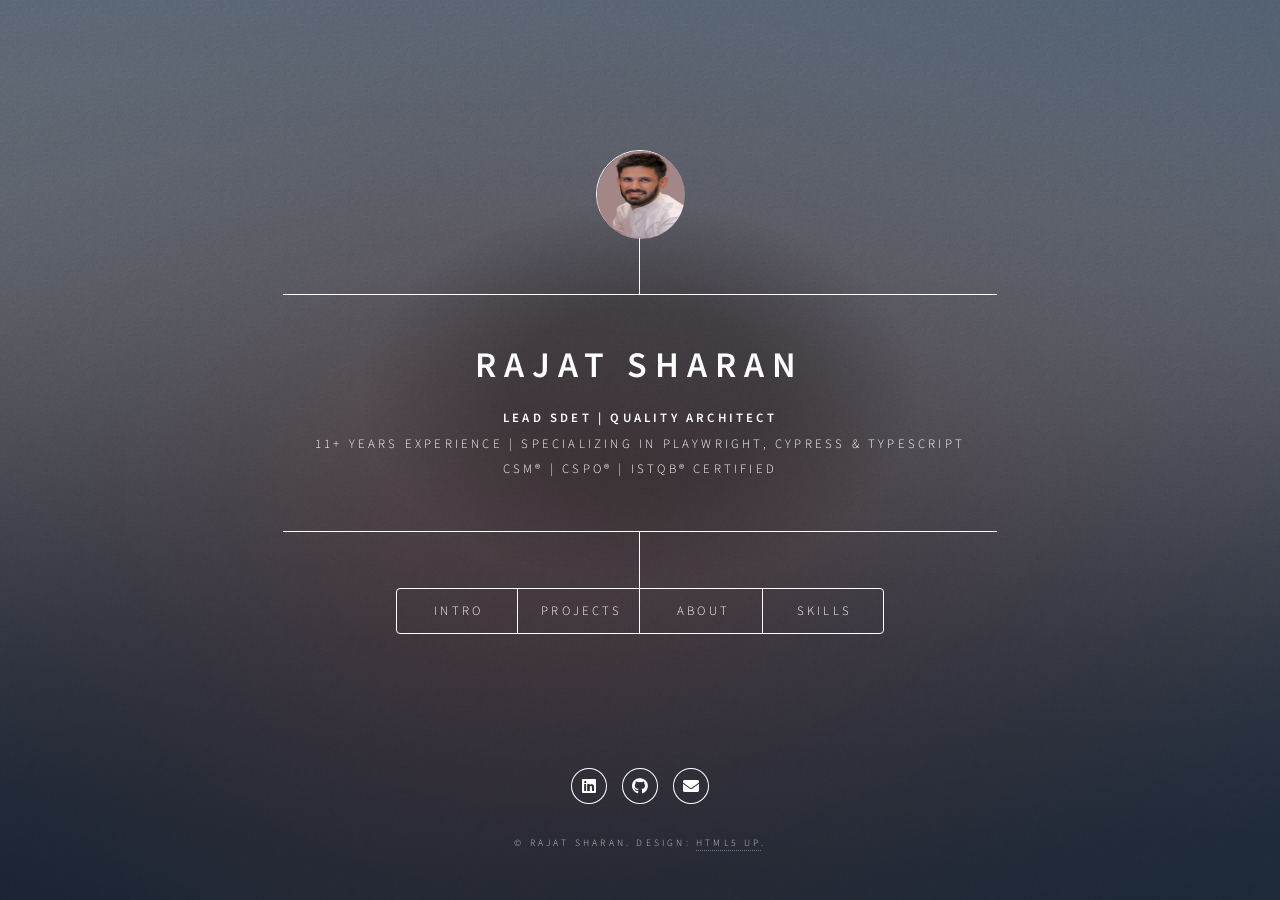
==== commit 6d8802bf: "Revise index.html for updated personal information Updated the index.html file to reflect a new titl" ====
--- a/index.html
+++ b/index.html
@@ -1,481 +1,146 @@
 <!DOCTYPE HTML>
 <html>
-    <head>
-        <title>Rajat Sharan</title>
-        <meta charset="utf-8" />
-        <meta name="viewport" content="width=device-width, initial-scale=1, user-scalable=no" />
-        <link rel="stylesheet" href="assets/css/main.css" />
-        <noscript><link rel="stylesheet" href="assets/css/noscript.css" /></noscript>
-    </head>
-    <body class="is-preload">
+	<head>
+		<title>Rajat Sharan | Lead SDET</title>
+		<meta charset="utf-8" />
+		<meta name="viewport" content="width=device-width, initial-scale=1, user-scalable=no" />
+		<link rel="stylesheet" href="assets/css/main.css" />
+		<noscript><link rel="stylesheet" href="assets/css/noscript.css" /></noscript>
+	</head>
+	<body class="is-preload">
 
-        <div id="wrapper">
+		<div id="wrapper">
 
-				<!-- Header -->
-					<header id="header">
-						<div class="logo">
-							<img src="images/Profile.jpeg" alt="" width="auto" />
+			<header id="header">
+				<div class="logo">
+					<img src="images/Profile.jpeg" alt="Rajat Sharan" width="auto" style="border-radius: 50%;" />
+				</div>
+				<div class="content">
+					<div class="inner">
+						<h1>Rajat Sharan</h1>
+						<p><strong>Lead SDET | Quality Architect</strong><br />
+						11+ Years Experience | Specializing in Playwright, Cypress & TypeScript<br />
+						CSM® | CSPO® | ISTQB® Certified</p>
+					</div>
+				</div>
+				<nav>
+					<ul>
+						<li><a href="#intro">Intro</a></li>
+						<li><a href="#work">Projects</a></li>
+						<li><a href="#about">About</a></li>
+						<li><a href="#skills">Skills</a></li>
+					</ul>
+				</nav>
+			</header>
+
+			<div id="main">
+
+				<article id="intro">
+					<h2 class="major">Introduction</h2>
+					<div align="center">
+						<div style="background-color: #21262d; padding: 10px; border-radius: 6px; border: 1px solid #30363d;">
+							<img src="https://readme-typing-svg.demolab.com?font=Fira+Code&pause=1000&color=00BFFF&width=640&lines=Lead+SDET+|+Quality+Architect;11+Years+of+Automation+Excellence;Expert+in+Playwright+%26+TypeScript;Driving+Quality+at+Enterprise+Scale." alt="Typing SVG" />
 						</div>
-						<div class="content">
-							<div class="inner">
-								<h1>Rajat Sharan</h1>
-								<p>Test Automation Engineer | 11 years EXP.| Quality Analyst at Coforge | CSM® | CSPO® | ISTQB®
-									<br>
-									Agile | Scrum | JIRA | JavaScript | Cypress | Playwright | WebDriverIO |Postman | Rest Assured
-									<br>
-									Katalon Studio | Mocha | Cucumber | CircleCI | Browser Stack | Sauce Labs
-									<br>Git | SQL | ExtentReports | Allure Reports| k6 
-<!--									<br> A fully responsive site template designed by <a href="https://html5up.net">HTML5 UP</a> and released<br />-->
-<!--									for free under the <a href="https://html5up.net/license">Creative Commons</a> license.</p>-->
+					</div>
+					<br>
+					<p>Strategic <strong>Lead SDET</strong> with a proven track record of architecting scalable automation frameworks and leading high-impact migrations. I specialize in maintaining production stability through advanced CI/CD integration and Shift-Left engineering.</p>
+					<ul>
+						<li>🌱 Currently scaling <strong>Playwright + TypeScript</strong> enterprise frameworks.</li>
+						<li>👨‍💻 Open to collaboration on <strong>AI-augmented testing</strong> and Agentic workflows.</li>
+						<li>💻 Explore my codebase at <a href="https://github.com/RajatSharan"><strong>GitHub</strong></a>.</li>
+					</ul>
+				</article>
 
-									<!--								<p>A fully responsive site template designed by <a href="https://html5up.net">HTML5 UP</a> and released<br />-->
-<!--								for free under the <a href="https://html5up.net/license">Creative Commons</a> license.</p>-->
-							</div>
+				<article id="work">
+					<h2 class="major">Featured Projects</h2>
+					<section>
+						<h3>🛠️ Automation Frameworks</h3>
+						<div class="table-wrapper">
+							<table>
+								<thead>
+									<tr>
+										<th>Project</th>
+										<th>Stack</th>
+									</tr>
+								</thead>
+								<tbody>
+									<tr>
+										<td><a href="https://github.com/RajatSharan/Playwright_Automation"><strong>Playwright Pro</strong></a></td>
+										<td>TypeScript, POM, CI/CD</td>
+									</tr>
+									<tr>
+										<td><a href="https://github.com/RajatSharan/Cypress-Cucumber-frameworks"><strong>BDD Cypress</strong></a></td>
+										<td>JavaScript, Cucumber</td>
+									</tr>
+									<tr>
+										<td><a href="https://github.com/RajatSharan/Rest_Assured"><strong>REST Assured</strong></a></td>
+										<td>Java, API Automation</td>
+									</tr>
+									<tr>
+										<td><a href="https://github.com/RajatSharan/WebDriverIO-Framework"><strong>WebDriverIO</strong></a></td>
+										<td>JavaScript, UI Testing</td>
+									</tr>
+								</tbody>
+							</table>
 						</div>
-						<nav>
+					</section>
+				</article>
+
+				<article id="about">
+					<h2 class="major">Professional Summary</h2>
+					<p>As a <strong>Lead SDET at Coforge</strong>, I manage high-performance QA teams while remaining hands-on in automation architecture. My expertise spans across FinTech, Aviation, and HealthTech domains.</p>
+					<ul>
+						<li><strong>Migration Lead:</strong> Successfully migrated legacy Cypress suites to Playwright, reducing execution time by 55%.</li>
+						<li><strong>Quality Gates:</strong> Established SonarQube standards reducing defect leakage by 45%.</li>
+						<li><strong>Global Experience:</strong> 2 years onsite in London, UK, handling enterprise-scale releases.</li>
+					</ul>
+					<hr />
+					<h3>Certifications</h3>
+					<p>ISTQB Certified Tester | Certified ScrumMaster (CSM) | Certified Scrum Product Owner (CSPO) | GenAI Fundamentals</p>
+				</article>
+
+				<article id="skills">
+					<h2 class="major">Technical Toolkit</h2>
+					<div class="row">
+						<div class="col-6 col-12-small">
+							<h4>Automation</h4>
 							<ul>
-								<li><a href="#intro">Intro</a></li>
-								<li><a href="#work">Work</a></li>
-								<li><a href="#about">About</a></li>
-<!--								<li><a href="#contact">Contact</a></li>-->
-								<!--<li><a href="#elements">Elements</a></li>-->
+								<li>Playwright & Cypress</li>
+								<li>WebDriverIO & Selenium</li>
+								<li>REST Assured & Postman</li>
 							</ul>
-						</nav>
-					</header>
+						</div>
+						<div class="col-6 col-12-small">
+							<h4>DevOps & Tools</h4>
+							<ul>
+								<li>GitLab CI/CD & Jenkins</li>
+								<li>Docker & AWS</li>
+								<li>Jira & TestRail</li>
+							</ul>
+						</div>
+					</div>
+				</article>
 
-                <div id="main">
+			</div>
 
-                       <article id="intro">
-    <div align="center">
-        <div style="background-color: #21262d; padding: 10px; border-radius: 6px; border: 1px solid #30363d;">
-            <img src="https://readme-typing-svg.demolab.com?font=Fira+Code&pause=1000&color=00BFFF&width=640&lines=Hello%2C+I'm+Rajat+Sharan.;11%2B+Years+Building+Quality+Engineering+Teams.;Expert+in+Playwright+%26+Modern+JS+Automation.;Delivering+Innovation+Through+Test+Strategy." alt="Typing SVG" />
-        </div>
-    </div>
+			<footer id="footer">
+				<ul class="icons">
+					<li><a href="https://www.linkedin.com/in/rajatsharan-15a19244" class="icon brands fa-linkedin"><span class="label">LinkedIn</span></a></li>
+					<li><a href="https://github.com/RajatSharan" class="icon brands fa-github"><span class="label">GitHub</span></a></li>
+					<li><a href="mailto:errajatsharan@gmail.com" class="icon solid fa-envelope"><span class="label">Email</span></a></li>
+				</ul>
+				<p class="copyright">&copy; Rajat Sharan. Design: <a href="https://html5up.net">HTML5 UP</a>.</p>
+			</footer>
 
-    <br>
-    
-    <section>
-        <h2>🧑‍💻 About Me</h2>
-        <ul>
-            <li>
-                🌱 I’m currently learning <strong>Playwright with Typescript from Scratch + Frameworks</strong>
-            </li>
-            <li>
-                👨‍💻 I’m looking to collaborate on <a href="https://github.com/RajatSharan"><strong>Test Automation Frameworks Development (Web, API)</strong></a>
-            </li>
-            <li>
-                💻 All of my projects are available at <a href="https://github.com/RajatSharan"><strong>Rajat - Github Profile</strong></a>
-            </li>
-        </ul>
-    </section>
+		</div>
 
-    <hr>
-    
-    <section>
-        <h2>🚀 Featured Projects</h2>
-        <ul>
-            <li>
-                <strong><a href="https://github.com/RajatSharan/Playwright_Automation">Playwright Automation Framework</a></strong>
-                <p>A comprehensive web and API automation framework built with <b>Playwright</b>.</p>
-            </li>
-            <li>
-                <strong><a href="https://github.com/RajatSharan/Cypress-Cucumber-frameworks">Cypress-Cucumber Framework</a></strong>
-                <p>A BDD (Behavior-Driven Development) framework for web testing using <b>Cypress</b> and <b>Cucumber</b>.</p>
-            </li>
-            <li>
-                <strong><a href="https://github.com/RajatSharan/Rest_Assured">REST Assured API Framework</a></strong>
-                <p>A solution for API test automation built with Java and <b>Rest Assured</b>.</p>
-            </li>
-            <li>
-                <strong><a href="https://github.com/RajatSharan/WebDriverIO-Framework">WebDriverIO Automation Framework</a></strong>
-                <p>A UI automation framework using <b>WebDriverIO</b>.</p>
-            </li>
-            <li>
-                <strong><a href="https://github.com/RajatSharan/Cypress_Framework">Cypress Automation Framework (POM)</a></strong>
-                <p>A web automation framework focused on best practices using <b>Cypress</b>.</p>
-            </li>
-            <li>
-                <strong><a href="https://github.com/RajatSharan/RobotFramework">Robot Framework</a></strong>
-                <p>A generic automation framework using <b>Robot Framework</b> with Python for Selenium/API testing.</p>
-            </li>
-        </ul>
-        
-        <h3> foundational Concepts</h3>
-        <ul>
-            <li>
-                <strong><a href="https://github.com/RajatSharan/typescript-foundation-essentials">TypeScript Foundation Essentials</a></strong>
-                <p>A repository dedicated to my deep dive into the fundamentals of <b>TypeScript</b>.</p>
-            </li>
-            <li>
-                <strong><a href="https://github.com/RajatSharan/Javascript-foundation-essentials">JavaScript Foundation Essentials</a></strong>
-                <p>My learning journey and practical examples covering core <b>JavaScript</b> concepts.</p>
-            </li>
-            <li>
-                <strong><a href="https://github.com/RajatSharan/JavaScript-Algorithms-and-Data-Structures">JavaScript-Algorithms-and-Data-Structures</a></strong>
-                <p>A collection of algorithms and data structures implemented in <b>JavaScript</b>, showcasing problem-solving skills.</p>
-            </li>
-        </ul>
-    </section>
+		<div id="bg"></div>
 
-    <hr>
+		<script src="assets/js/jquery.min.js"></script>
+		<script src="assets/js/browser.min.js"></script>
+		<script src="assets/js/breakpoints.min.js"></script>
+		<script src="assets/js/util.js"></script>
+		<script src="assets/js/main.js"></script>
 
-    <section>
-        <h2>🛠️ Technical Skills</h2>
-        <ul style="list-style-type: disc;">
-            <li>
-                <span role="img" aria-label="code">👨🏽‍💻</span> Programming Languages:
-                <ul style="list-style-type: circle;">
-                    <li><a href="https://github.com/RajatSharan/JavaScript_Basics_RS"> <b>Javascript</b> </a></li>
-                    <li><a href="https://github.com/RajatSharan/JavaBasics"> <b>Java</b> </a></li>
-                    <li><a href="https://github.com/RajatSharan/PythonBasics"> <b>Python</b> </a></li>
-                </ul>
-            </li>
-            <li>
-                <span role="img" aria-label="document">📄</span> Documents on Technical Topics:
-                <ul style="list-style-type: circle;">
-                    <li><a href="https://drive.google.com/file/d/1LY4s97PCeE1TnDm8BuG20IfloKfXcnxb/view?usp=drive_link"> Documents - <b>Google Drive</b> </a></li>
-                    <li><a href="https://github.com/rajatt95/Documents"> Documents - <b>Github repository</b> </a></li>
-                </ul>
-            </li>
-        </ul>
-    </section>
-
-    <hr>
-
-    <section>
-        <h2>📬 How to Reach Me</h2>
-        <ul style="list-style-type: disc;">
-            <li><a href="https://www.linkedin.com/in/rajat-sharan-15a19244"> Rajat Sharan - <b>LinkedIn</b> </a></li>
-            <li><a href="https://github.com/RajatSharan/"> Rajat Sharan - <b>Github Page</b> </a></li>
-            <li><a href="https://rajatsharan.github.io/Digital-Resume/"> Rajat - <b>Digital-Resume</b> </a></li>
-            <li><a href="https://rajatsharan.github.io/Rajat91.github.io/"> Rajat - <b>Github Profile</b> </a></li>
-        </ul>
-    </section>
-    	</article>
-    	<article id="work">
-    <h2 class="major">Work & Projects</h2>
-    
-    <section>
-        <h3>🛠️ Automation Frameworks</h3>
-        
-        <h4>Web Automation</h4>
-        <ul style="list-style-type: disc;">
-            <li><a href="https://github.com/RajatSharan/Playwright_Automation"><strong>Playwright</strong> (Javascript)</a></li>
-            <li><a href="https://github.com/RajatSharan/Cypress-Cucumber-frameworks"><strong>Cypress-Cucumber-frameworks</strong> (Javascript)</a></li>
-            <li><a href="https://github.com/RajatSharan/Cypress_Framework"><strong>Cypress-POM-frameworks</strong> (Javascript)</a></li>
-            <li><a href="https://github.com/RajatSharan/WebDriverIO-Framework"><i><strong>WebDriverIO</strong> Automation Frameworks</i></a></li>
-            <li><a href="https://github.com/RajatSharan/RobotFramework"><i><strong>Robot Framework</strong> with Python - Selenium/API Automation Testing</i></a></li>
-        </ul>
-
-        <h4>API Automation</h4>
-        <ul style="list-style-type: disc;">
-            <li><a href="https://github.com/RajatSharan/Rest_Assured"><strong>REST Assured</strong> (Java)</a></li>
-            </ul>
-    </section>
-
-    <section>
-        <h3 align="left">🔗 Connect with Me:</h3>
-        <ul class="icons">
-            <li><a href="https://www.linkedin.com/in/rajat-sharan-15a19244" class="icon brands fa-linkedin"><span class="label">LinkedIn</span></a></li>
-            <li><a href="https://github.com/RajatSharan/" class="icon brands fa-github"><span class="label">GitHub</span></a></li>
-        </ul>
-    </section>
-</article>
-</article>
-                        <article id="about">
-                                <h2 class="major">About</h2>
-                                <p>
-                                    <br> -------------------------
-                                    <br> <b> Rajat Sharan 	| 	Test Automation Engineer | 11+ years EXP. | Test Lead at Coforge | CSM® | CSPO® | ISTQB® </b>
-                                    <br> -------------------------
-                                    <br> <b>Skills:</b>
-                                    <br> Agile | Scrum | JIRA |Sauce Labs |
-                                    <br> Java | Eclipse | IntelliJ | Javascript | VS Code | Cypress | Mocha | Cypress Mochawesome Reports | Cucumber-HTML-Reports | Java | Apidog |
-                                    <br> Postman | Newman | Katalon Studio | Design Pattern (Page Object Model) | Cucumber | CircleCI | Browser Stack | Git | SQL | Allure Reports | SelectorsHub | k6 | Gatling | Swagger | 
-                                    <br> -------------------------
-                                    <br> <b>Professional Summary:</b> 
-                                    <br> Over 11+ years of experience as a Test Lead, with expertise in testing Web applications, Mobile applications, and Web services. 
-                                    <br> Skilled in automation testing for web-based applications using cutting-edge tools like Cypress, WebDriverIO, and Playwright, delivering robust and scalable solutions
-                                    <br> Expert in designing and developing advanced automation frameworks leveraging JavaScript, Mocha, Chai, Bitbucket, and CircleCI for efficient testing workflows 
-                                    <br> Gained 2 years of invaluable onsite experience in London, UK, contributing to the testing of large-scale enterprise applications
-                                    <br> Involved in API testing using Apidog, Postman and strong knowledge of Authentication mechanisms and HTTP Requests and Responses, Headers, Path Params, Query Params, etc. 
-                                    <br> Automated Web Services by writing Javascript snippets and used assertions for data validation and performed data-driven for validating different endpoints. 
-                                    <br> Proactive contributor in SCRUM ceremonies and a seasoned practitioner of Agile methodologies, driving team collaboration and project success 
-                                    <br> Well-versed with all stages of the Software Development Life Cycle (SDLC) and Software Testing Life Cycle (STLC). 
-                                    <br> Experience in Creating, Modifying, and Maintaining new and existing Automation Framework Models (Page Object Model and Data-Driven Frameworks). 
-                                    <br> Expertise in using defect-reporting and defect-tracking tools - JIRA 
-                                    <br> Integrated CircleCI with Git for automated build scheduling and release management.
-                                    <br> Created CircleCI event with configurations like Build Periodically, Send Emails, and Source Code Management (Git).
-                                    <br> Experience in Testing MS Dynamics CRM, Salesforce applications implemented on Salesforce Cloud Computing.
-                                    <br> Knowledge in SQL and Database Testing
-                                    <br> -------------------------
-                                    <br> <b>Contact</b>
-                                    <br> Email:Errajatsharan@gmail.com
-                                    <br> GitHub Profile: <a href="https://github.com/RajatSharan/"> https://github.com/RajatSharan/ </a>
-                                    <br> LinkedIn: <a href="https://www.linkedin.com/in/rajat-sharan-15a19244"> https://www.linkedin.com/in/rajat-sharan-15a19244</a>
-                                    <br> -------------------------
-                                </p>
-                                </article>
-
-                        <article id="elements">
-                                <h2 class="major">Elements</h2>
-                                <section>
-                                    <h3 class="major">Text</h3>
-                                    <p>This is <b>bold</b> and this is <strong>strong</strong>. This is <i>italic</i> and this is <em>emphasized</em>.
-                                    This is <sup>superscript</sup> text and this is <sub>subscript</sub> text.
-                                    This is <u>underlined</u> and this is code: <code>for (;;) { ... }</code>. Finally, <a href="#">this is a link</a>.</p>
-                                    <hr />
-                                    <h2>Heading Level 2</h2>
-                                    <h3>Heading Level 3</h3>
-                                    <h4>Heading Level 4</h4>
-                                    <h5>Heading Level 5</h5>
-                                    <h6>Heading Level 6</h6>
-                                    <hr />
-                                    <h4>Blockquote</h4>
-                                    <blockquote>Fringilla nisl. Donec accumsan interdum nisi, quis tincidunt felis sagittis eget tempus euismod. Vestibulum ante ipsum primis in faucibus vestibulum. Blandit adipiscing eu felis iaculis volutpat ac adipiscing accumsan faucibus. Vestibulum ante ipsum primis in faucibus lorem ipsum dolor sit amet nullam adipiscing eu felis.</blockquote>
-                                    <h4>Preformatted</h4>
-                                    <pre><code>i = 0;
-
-while (!deck.isInOrder()) {
-    print 'Iteration ' + i;
-    deck.shuffle();
-    i++;
-}
-
-print 'It took ' + i + ' iterations to sort the deck.';</code></pre>
-                                </section>
-
-                                <section>
-                                    <h3 class="major">Lists</h3>
-
-                                    <h4>Unordered</h4>
-                                    <ul>
-                                        <li>Dolor pulvinar etiam.</li>
-                                        <li>Sagittis adipiscing.</li>
-                                        <li>Felis enim feugiat.</li>
-                                    </ul>
-
-                                    <h4>Alternate</h4>
-                                    <ul class="alt">
-                                        <li>Dolor pulvinar etiam.</li>
-                                        <li>Sagittis adipiscing.</li>
-                                        <li>Felis enim feugiat.</li>
-                                    </ul>
-
-                                    <h4>Ordered</h4>
-                                    <ol>
-                                        <li>Dolor pulvinar etiam.</li>
-                                        <li>Etiam vel felis viverra.</li>
-                                        <li>Felis enim feugiat.</li>
-                                        <li>Dolor pulvinar etiam.</li>
-                                        <li>Etiam vel felis lorem.</li>
-                                        <li>Felis enim et feugiat.</li>
-                                    </ol>
-                                    <h4>Icons</h4>
-                                    <ul class="icons">
-                                        <li><a href="#" class="icon brands fa-twitter"><span class="label">Twitter</span></a></li>
-                                        <li><a href="#" class="icon brands fa-facebook-f"><span class="label">Facebook</span></a></li>
-                                        <li><a href="#" class="icon brands fa-instagram"><span class="label">Instagram</span></a></li>
-                                        <li><a href="#" class="icon brands fa-github"><span class="label">Github</span></a></li>
-                                    </ul>
-
-                                    <h4>Actions</h4>
-                                    <ul class="actions">
-                                        <li><a href="#" class="button primary">Default</a></li>
-                                        <li><a href="#" class="button">Default</a></li>
-                                    </ul>
-                                    <ul class="actions stacked">
-                                        <li><a href="#" class="button primary">Default</a></li>
-                                        <li><a href="#" class="button">Default</a></li>
-                                    </ul>
-                                </section>
-
-                                <section>
-                                    <h3 class="major">Table</h3>
-                                    <h4>Default</h4>
-                                    <div class="table-wrapper">
-                                        <table>
-                                            <thead>
-                                                <tr>
-                                                    <th>Name</th>
-                                                    <th>Description</th>
-                                                    <th>Price</th>
-                                                </tr>
-                                            </thead>
-                                            <tbody>
-                                                <tr>
-                                                    <td>Item One</td>
-                                                    <td>Ante turpis integer aliquet porttitor.</td>
-                                                    <td>29.99</td>
-                                                </tr>
-                                                <tr>
-                                                    <td>Item Two</td>
-                                                    <td>Vis ac commodo adipiscing arcu aliquet.</td>
-                                                    <td>19.99</td>
-                                                </tr>
-                                                <tr>
-                                                    <td>Item Three</td>
-                                                    <td> Morbi faucibus arcu accumsan lorem.</td>
-                                                    <td>29.99</td>
-                                                </tr>
-                                                <tr>
-                                                    <td>Item Four</td>
-                                                    <td>Vitae integer tempus condimentum.</td>
-                                                    <td>19.99</td>
-                                                </tr>
-                                                <tr>
-                                                    <td>Item Five</td>
-                                                    <td>Ante turpis integer aliquet porttitor.</td>
-                                                    <td>29.99</td>
-                                                </tr>
-                                            </tbody>
-                                            <tfoot>
-                                                <tr>
-                                                    <td colspan="2"></td>
-                                                    <td>100.00</td>
-                                                </tr>
-                                            </tfoot>
-                                        </table>
-                                    </div>
-
-                                    <h4>Alternate</h4>
-                                    <div class="table-wrapper">
-                                        <table class="alt">
-                                            <thead>
-                                                <tr>
-                                                    <th>Name</th>
-                                                    <th>Description</th>
-                                                    <th>Price</th>
-                                                </tr>
-                                            </thead>
-                                            <tbody>
-                                                <tr>
-                                                    <td>Item One</td>
-                                                    <td>Ante turpis integer aliquet porttitor.</td>
-                                                    <td>29.99</td>
-                                                </tr>
-                                                <tr>
-                                                    <td>Item Two</td>
-                                                    <td>Vis ac commodo adipiscing arcu aliquet.</td>
-                                                    <td>19.99</td>
-                                                </tr>
-                                                <tr>
-                                                    <td>Item Three</td>
-                                                    <td> Morbi faucibus arcu accumsan lorem.</td>
-                                                    <td>29.99</td>
-                                                </tr>
-                                                <tr>
-                                                    <td>Item Four</td>
-                                                    <td>Vitae integer tempus condimentum.</td>
-                                                    <td>19.99</td>
-                                                </tr>
-                                                <tr>
-                                                    <td>Item Five</td>
-                                                    <td>Ante turpis integer aliquet porttitor.</td>
-                                                    <td>29.99</td>
-                                                </tr>
-                                            </tbody>
-                                            <tfoot>
-                                                <tr>
-                                                    <td colspan="2"></td>
-                                                    <td>100.00</td>
-                                                </tr>
-                                            </tfoot>
-                                        </table>
-                                    </div>
-                                </section>
-
-                                <section>
-                                    <h3 class="major">Buttons</h3>
-                                    <ul class="actions">
-                                        <li><a href="#" class="button primary">Primary</a></li>
-                                        <li><a href="#" class="button">Default</a></li>
-                                    </ul>
-                                    <ul class="actions">
-                                        <li><a href="#" class="button">Default</a></li>
-                                        <li><a href="#" class="button small">Small</a></li>
-                                    </ul>
-                                    <ul class="actions">
-                                        <li><a href="#" class="button primary icon solid fa-download">Icon</a></li>
-                                        <li><a href="#" class="button icon solid fa-download">Icon</a></li>
-                                    </ul>
-                                    <ul class="actions">
-                                        <li><span class="button primary disabled">Disabled</span></li>
-                                        <li><span class="button disabled">Disabled</span></li>
-                                    </ul>
-                                </section>
-
-                                <section>
-                                    <h3 class="major">Form</h3>
-                                    <form method="post" action="#">
-                                        <div class="fields">
-                                            <div class="field half">
-                                                <label for="demo-name">Name</label>
-                                                <input type="text" name="demo-name" id="demo-name" value="" placeholder="Jane Doe" />
-                                            </div>
-                                            <div class="field half">
-                                                <label for="demo-email">Email</label>
-                                                <input type="email" name="demo-email" id="demo-email" value="" placeholder="jane@untitled.tld" />
-                                            </div>
-                                            <div class="field">
-                                                <label for="demo-category">Category</label>
-                                                <select name="demo-category" id="demo-category">
-                                                    <option value="">-</option>
-                                                    <option value="1">Manufacturing</option>
-                                                    <option value="1">Shipping</option>
-                                                    <option value="1">Administration</option>
-                                                    <option value="1">Human Resources</option>
-                                                </select>
-                                            </div>
-                                            <div class="field half">
-                                                <input type="radio" id="demo-priority-low" name="demo-priority" checked>
-                                                <label for="demo-priority-low">Low</label>
-                                            </div>
-                                            <div class="field half">
-                                                <input type="radio" id="demo-priority-high" name="demo-priority">
-                                                <label for="demo-priority-high">High</label>
-                                            </div>
-                                            <div class="field half">
-                                                <input type="checkbox" id="demo-copy" name="demo-copy">
-                                                <label for="demo-copy">Email me a copy</label>
-                                            </div>
-                                            <div class="field half">
-                                                <input type="checkbox" id="demo-human" name="demo-human" checked>
-                                                <label for="demo-human">Not a robot</label>
-                                            </div>
-                                            <div class="field">
-                                                <label for="demo-message">Message</label>
-                                                <textarea name="demo-message" id="demo-message" placeholder="Enter your message" rows="6"></textarea>
-                                            </div>
-                                        </div>
-                                        <ul class="actions">
-                                            <li><input type="submit" value="Send Message" class="primary" /></li>
-                                            <li><input type="reset" value="Reset" /></li>
-                                        </ul>
-                                    </form>
-                                </section>
-
-                            </article>
-
-                    </div>
-
-                <footer id="footer">
-                        <ul class="icons">
-                            <li><a href="https://www.linkedin.com/in/rajat-sharan-15a19244" class="icon brands fa-linkedin"><span class="label">LinkedIn</span></a></li>
-                            <li><a href="https://github.com/RajatSharan" class="icon brands fa-github"><span class="label">GitHub</span></a></li>
-                        </ul>
-                        <p class="copyright">&copy; Thanks to: <a href="https://html5up.net">HTML5 UP</a> for Design.</p>
-                    </footer>
-
-            </div>
-
-        <div id="bg"></div>
-
-        <script src="assets/js/jquery.min.js"></script>
-            <script src="assets/js/browser.min.js"></script>
-            <script src="assets/js/breakpoints.min.js"></script>
-            <script src="assets/js/util.js"></script>
-            <script src="assets/js/main.js"></script>
-
-    </body>
-</html>+	</body>
+</html>
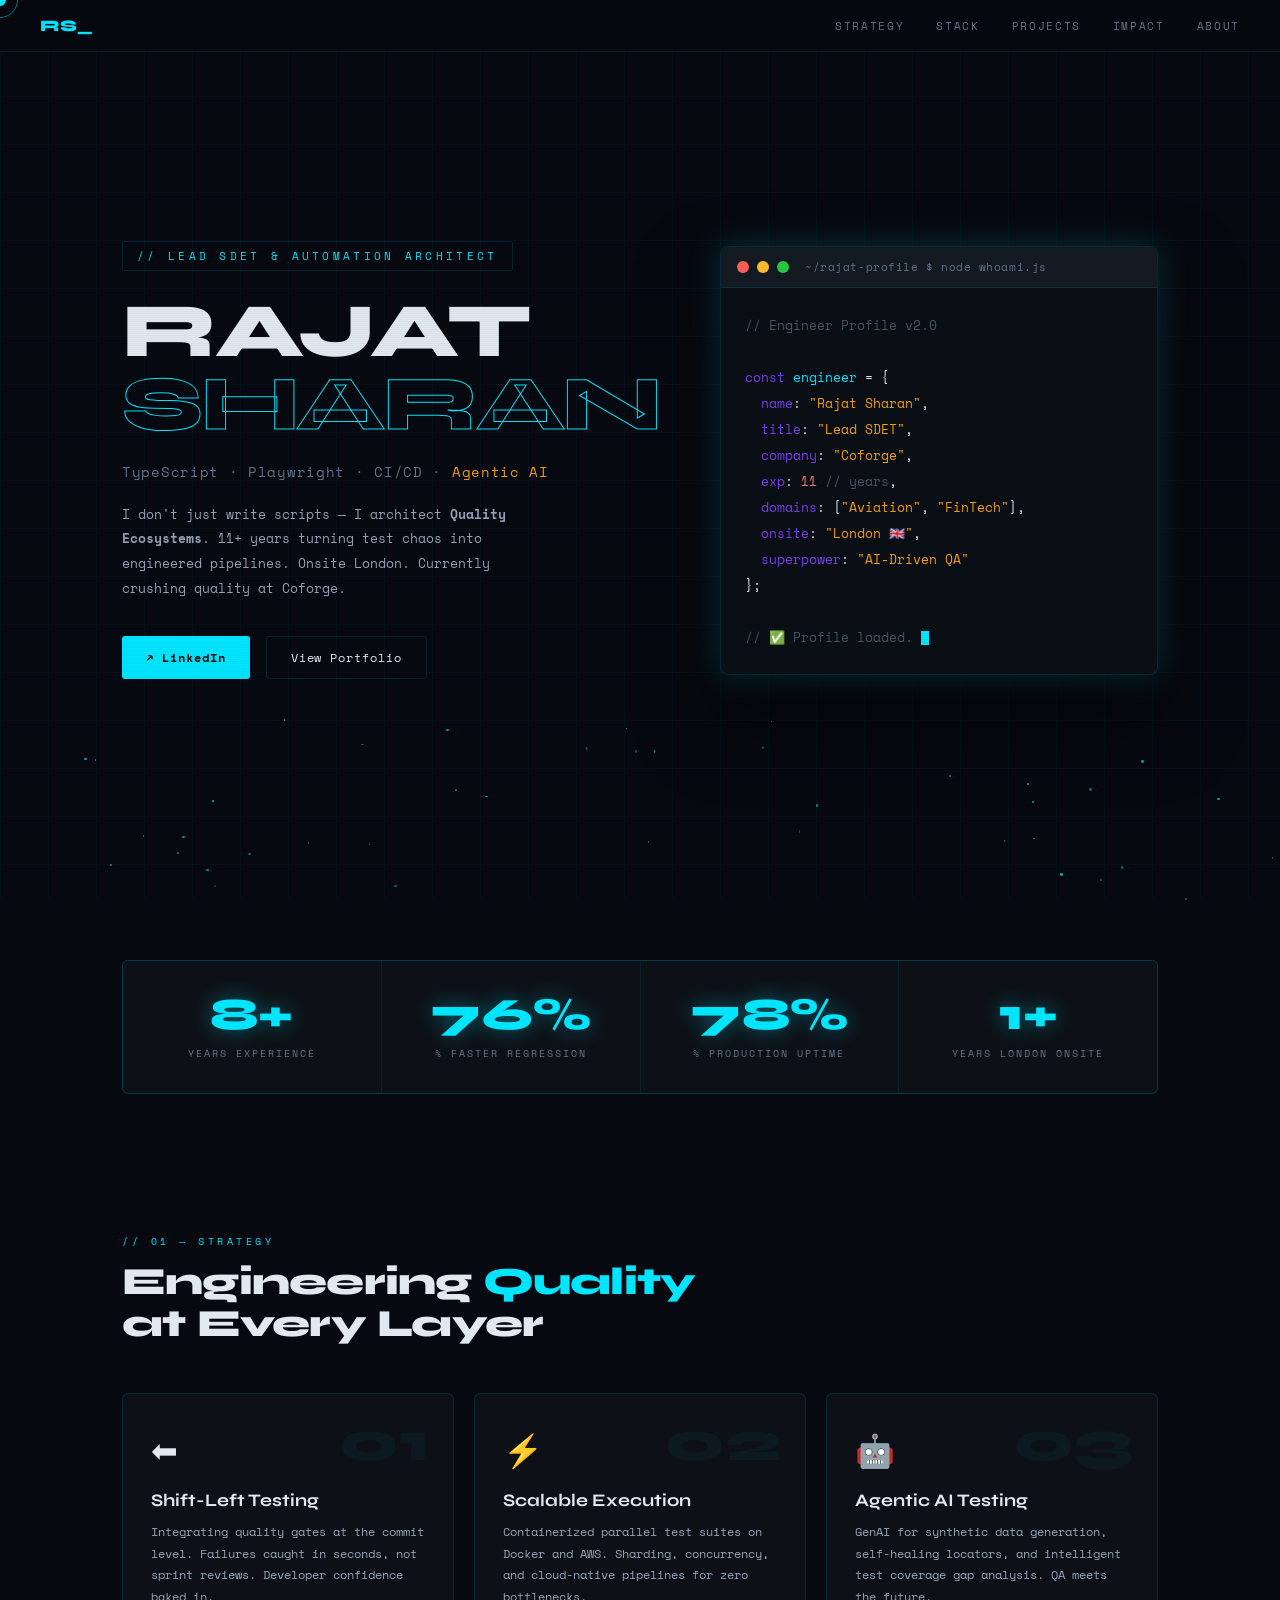
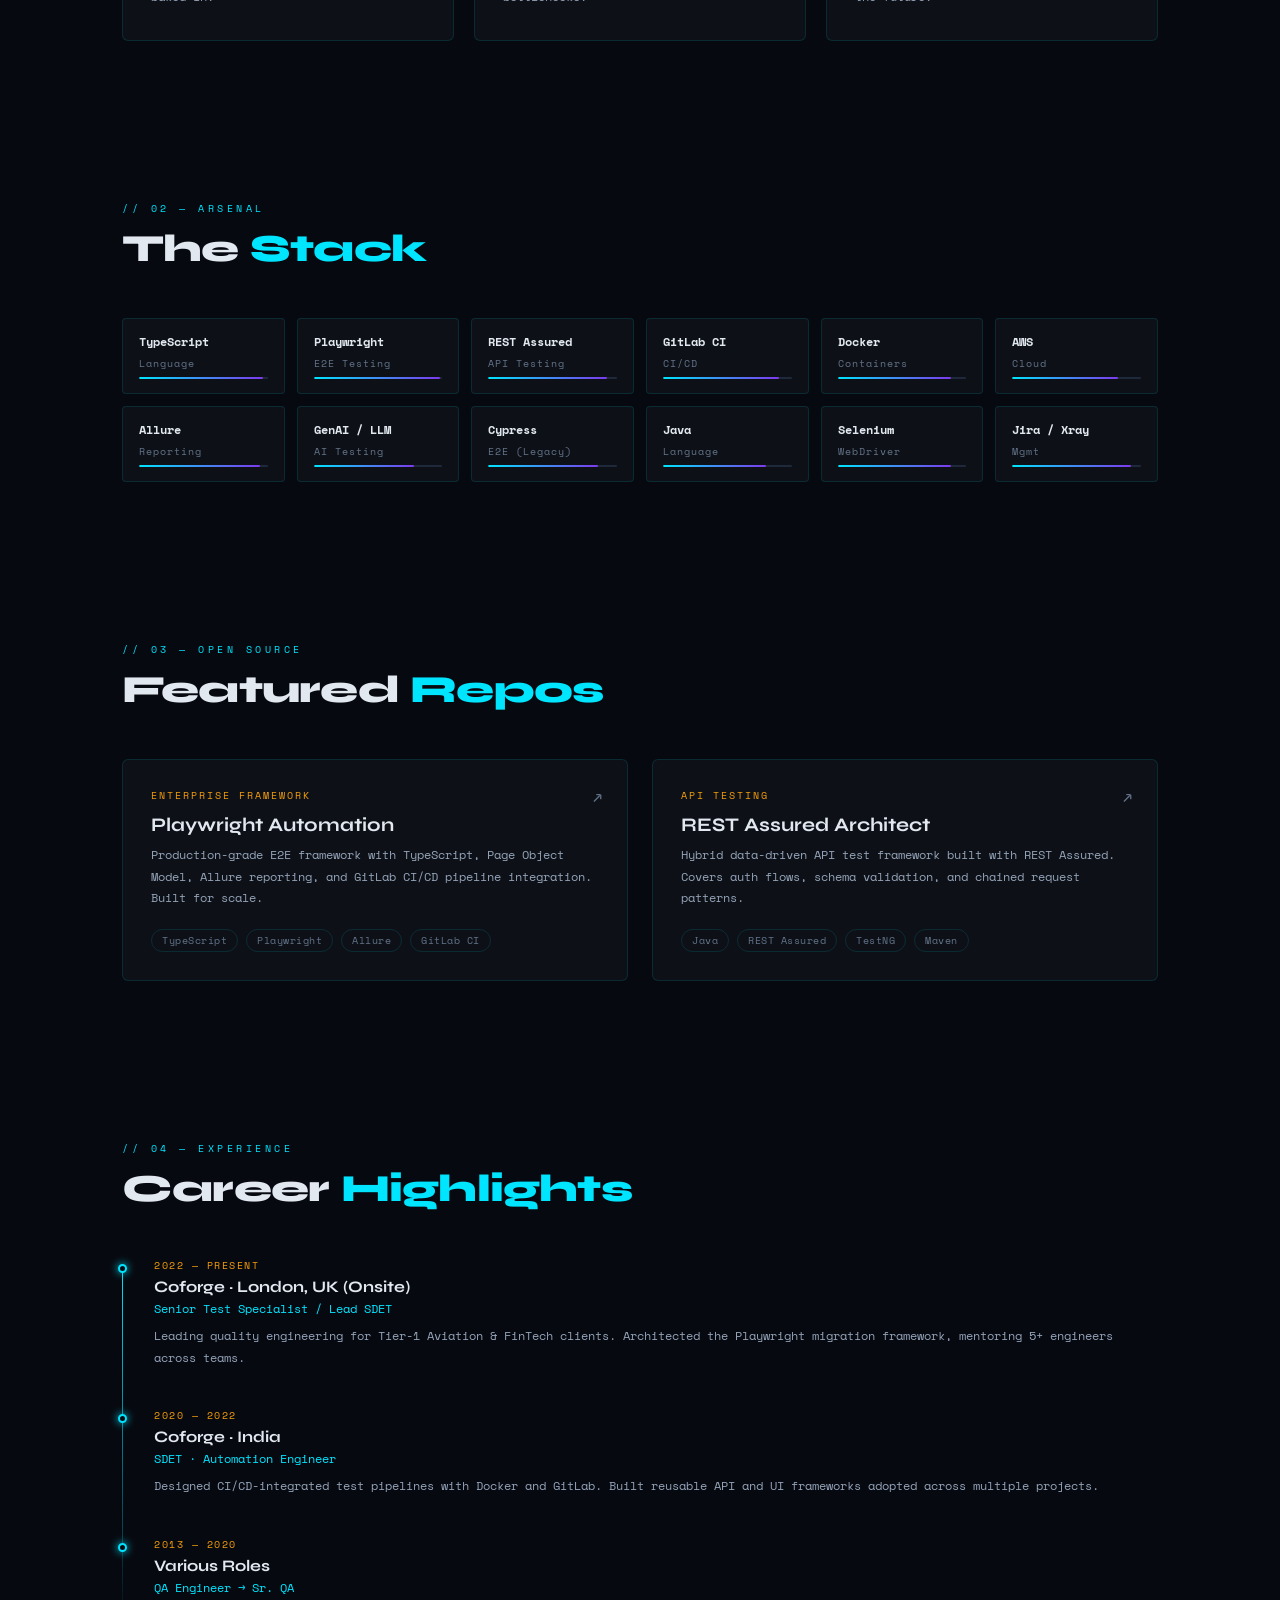
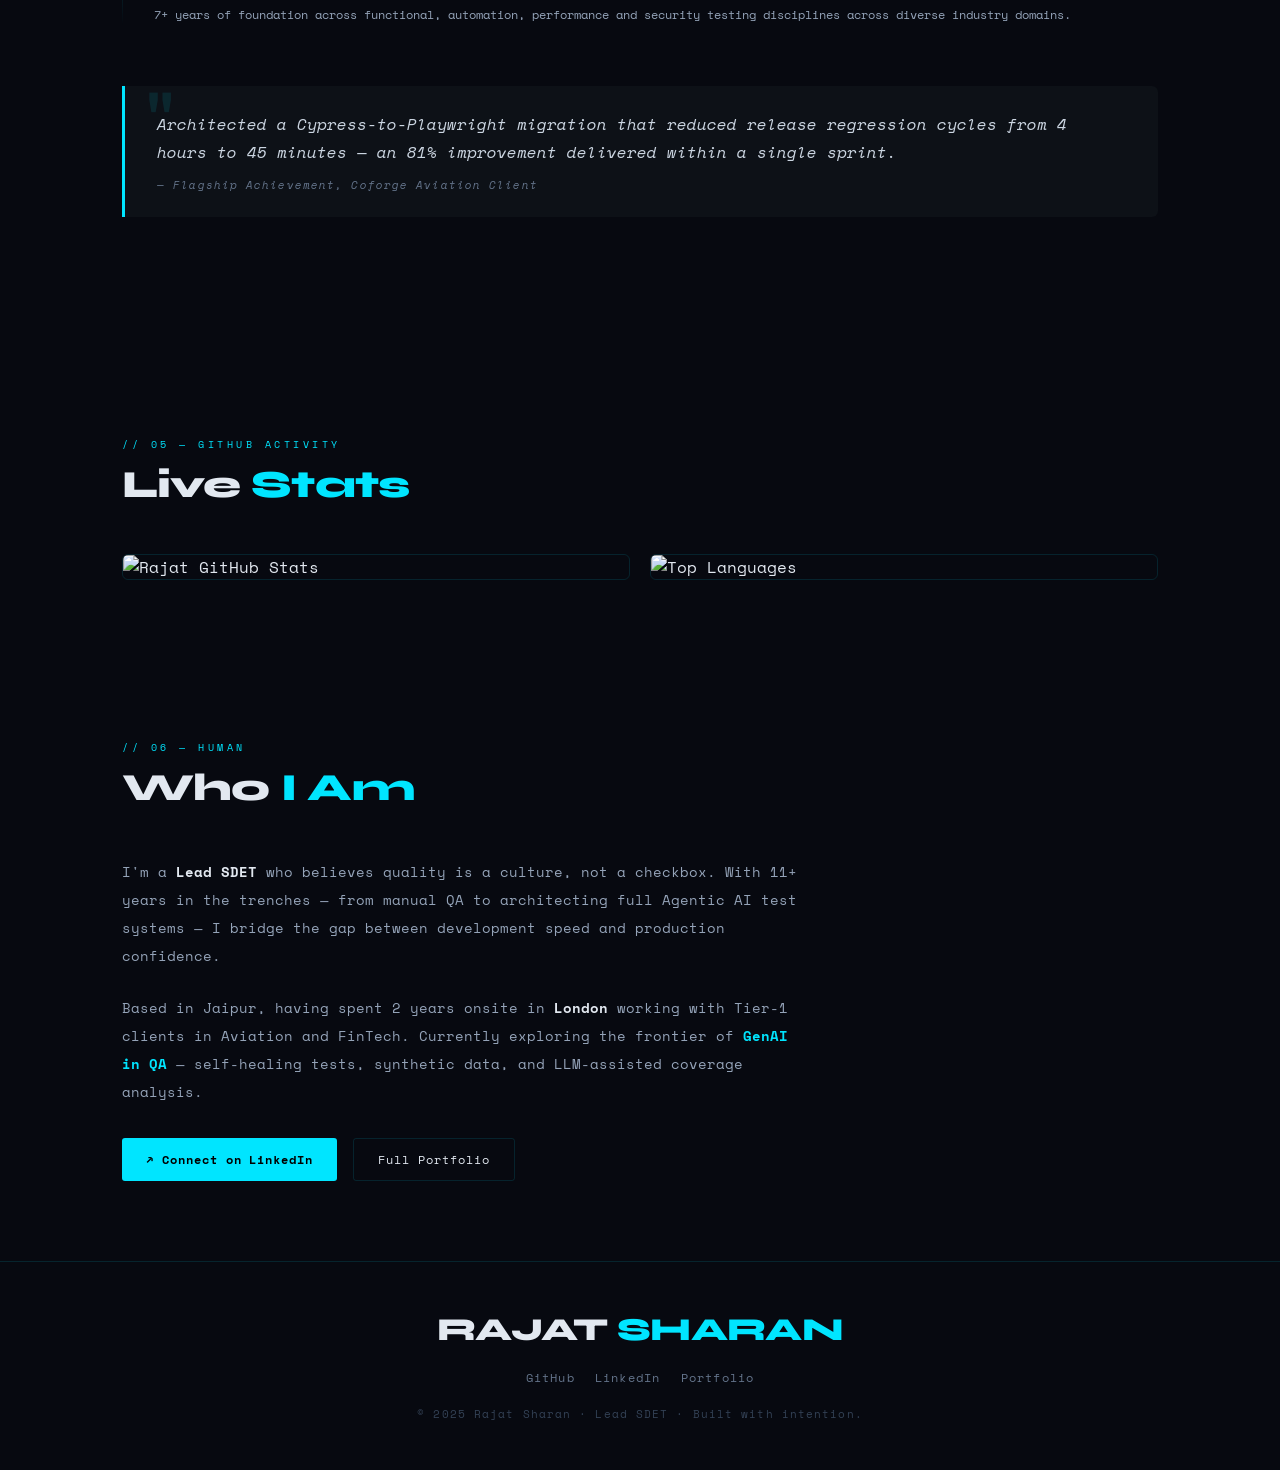
==== commit 41dbdad0: "Update print statement from 'Hello' to 'Goodbye'" ====
--- a/index.html
+++ b/index.html
@@ -1,146 +1,685 @@
-<!DOCTYPE HTML>
-<html>
-	<head>
-		<title>Rajat Sharan | Lead SDET</title>
-		<meta charset="utf-8" />
-		<meta name="viewport" content="width=device-width, initial-scale=1, user-scalable=no" />
-		<link rel="stylesheet" href="assets/css/main.css" />
-		<noscript><link rel="stylesheet" href="assets/css/noscript.css" /></noscript>
-	</head>
-	<body class="is-preload">
-
-		<div id="wrapper">
-
-			<header id="header">
-				<div class="logo">
-					<img src="images/Profile.jpeg" alt="Rajat Sharan" width="auto" style="border-radius: 50%;" />
-				</div>
-				<div class="content">
-					<div class="inner">
-						<h1>Rajat Sharan</h1>
-						<p><strong>Lead SDET | Quality Architect</strong><br />
-						11+ Years Experience | Specializing in Playwright, Cypress & TypeScript<br />
-						CSM® | CSPO® | ISTQB® Certified</p>
-					</div>
-				</div>
-				<nav>
-					<ul>
-						<li><a href="#intro">Intro</a></li>
-						<li><a href="#work">Projects</a></li>
-						<li><a href="#about">About</a></li>
-						<li><a href="#skills">Skills</a></li>
-					</ul>
-				</nav>
-			</header>
-
-			<div id="main">
-
-				<article id="intro">
-					<h2 class="major">Introduction</h2>
-					<div align="center">
-						<div style="background-color: #21262d; padding: 10px; border-radius: 6px; border: 1px solid #30363d;">
-							<img src="https://readme-typing-svg.demolab.com?font=Fira+Code&pause=1000&color=00BFFF&width=640&lines=Lead+SDET+|+Quality+Architect;11+Years+of+Automation+Excellence;Expert+in+Playwright+%26+TypeScript;Driving+Quality+at+Enterprise+Scale." alt="Typing SVG" />
-						</div>
-					</div>
-					<br>
-					<p>Strategic <strong>Lead SDET</strong> with a proven track record of architecting scalable automation frameworks and leading high-impact migrations. I specialize in maintaining production stability through advanced CI/CD integration and Shift-Left engineering.</p>
-					<ul>
-						<li>🌱 Currently scaling <strong>Playwright + TypeScript</strong> enterprise frameworks.</li>
-						<li>👨‍💻 Open to collaboration on <strong>AI-augmented testing</strong> and Agentic workflows.</li>
-						<li>💻 Explore my codebase at <a href="https://github.com/RajatSharan"><strong>GitHub</strong></a>.</li>
-					</ul>
-				</article>
-
-				<article id="work">
-					<h2 class="major">Featured Projects</h2>
-					<section>
-						<h3>🛠️ Automation Frameworks</h3>
-						<div class="table-wrapper">
-							<table>
-								<thead>
-									<tr>
-										<th>Project</th>
-										<th>Stack</th>
-									</tr>
-								</thead>
-								<tbody>
-									<tr>
-										<td><a href="https://github.com/RajatSharan/Playwright_Automation"><strong>Playwright Pro</strong></a></td>
-										<td>TypeScript, POM, CI/CD</td>
-									</tr>
-									<tr>
-										<td><a href="https://github.com/RajatSharan/Cypress-Cucumber-frameworks"><strong>BDD Cypress</strong></a></td>
-										<td>JavaScript, Cucumber</td>
-									</tr>
-									<tr>
-										<td><a href="https://github.com/RajatSharan/Rest_Assured"><strong>REST Assured</strong></a></td>
-										<td>Java, API Automation</td>
-									</tr>
-									<tr>
-										<td><a href="https://github.com/RajatSharan/WebDriverIO-Framework"><strong>WebDriverIO</strong></a></td>
-										<td>JavaScript, UI Testing</td>
-									</tr>
-								</tbody>
-							</table>
-						</div>
-					</section>
-				</article>
-
-				<article id="about">
-					<h2 class="major">Professional Summary</h2>
-					<p>As a <strong>Lead SDET at Coforge</strong>, I manage high-performance QA teams while remaining hands-on in automation architecture. My expertise spans across FinTech, Aviation, and HealthTech domains.</p>
-					<ul>
-						<li><strong>Migration Lead:</strong> Successfully migrated legacy Cypress suites to Playwright, reducing execution time by 55%.</li>
-						<li><strong>Quality Gates:</strong> Established SonarQube standards reducing defect leakage by 45%.</li>
-						<li><strong>Global Experience:</strong> 2 years onsite in London, UK, handling enterprise-scale releases.</li>
-					</ul>
-					<hr />
-					<h3>Certifications</h3>
-					<p>ISTQB Certified Tester | Certified ScrumMaster (CSM) | Certified Scrum Product Owner (CSPO) | GenAI Fundamentals</p>
-				</article>
-
-				<article id="skills">
-					<h2 class="major">Technical Toolkit</h2>
-					<div class="row">
-						<div class="col-6 col-12-small">
-							<h4>Automation</h4>
-							<ul>
-								<li>Playwright & Cypress</li>
-								<li>WebDriverIO & Selenium</li>
-								<li>REST Assured & Postman</li>
-							</ul>
-						</div>
-						<div class="col-6 col-12-small">
-							<h4>DevOps & Tools</h4>
-							<ul>
-								<li>GitLab CI/CD & Jenkins</li>
-								<li>Docker & AWS</li>
-								<li>Jira & TestRail</li>
-							</ul>
-						</div>
-					</div>
-				</article>
-
-			</div>
-
-			<footer id="footer">
-				<ul class="icons">
-					<li><a href="https://www.linkedin.com/in/rajatsharan-15a19244" class="icon brands fa-linkedin"><span class="label">LinkedIn</span></a></li>
-					<li><a href="https://github.com/RajatSharan" class="icon brands fa-github"><span class="label">GitHub</span></a></li>
-					<li><a href="mailto:errajatsharan@gmail.com" class="icon solid fa-envelope"><span class="label">Email</span></a></li>
-				</ul>
-				<p class="copyright">&copy; Rajat Sharan. Design: <a href="https://html5up.net">HTML5 UP</a>.</p>
-			</footer>
-
-		</div>
-
-		<div id="bg"></div>
-
-		<script src="assets/js/jquery.min.js"></script>
-		<script src="assets/js/browser.min.js"></script>
-		<script src="assets/js/breakpoints.min.js"></script>
-		<script src="assets/js/util.js"></script>
-		<script src="assets/js/main.js"></script>
-
-	</body>
+<!DOCTYPE html>
+<html lang="en">
+<head>
+  <meta charset="UTF-8" />
+  <meta name="viewport" content="width=device-width, initial-scale=1.0" />
+  <title>Rajat Sharan | Lead SDET & Architect</title>
+  <link href="https://fonts.googleapis.com/css2?family=Syne:wght@400;600;700;800&family=Space+Mono:ital,wght@0,400;0,700;1,400&display=swap" rel="stylesheet" />
+  <style>
+    :root {
+      --bg: #070910;
+      --surface: #0d1117;
+      --panel: #111827;
+      --accent: #00e5ff;
+      --accent2: #7c3aed;
+      --accent3: #f59e0b;
+      --text: #e2e8f0;
+      --muted: #64748b;
+      --border: rgba(0,229,255,0.12);
+      --glow: 0 0 30px rgba(0,229,255,0.18);
+    }
+
+    *, *::before, *::after { box-sizing: border-box; margin: 0; padding: 0; }
+
+    html { scroll-behavior: smooth; }
+
+    body {
+      background: var(--bg);
+      color: var(--text);
+      font-family: 'Space Mono', monospace;
+      overflow-x: hidden;
+      cursor: none;
+    }
+
+    /* Custom cursor */
+    .cursor {
+      position: fixed; width: 12px; height: 12px;
+      background: var(--accent); border-radius: 50%;
+      pointer-events: none; z-index: 9999;
+      transform: translate(-50%, -50%);
+      transition: transform 0.1s, opacity 0.2s;
+      mix-blend-mode: screen;
+    }
+    .cursor-ring {
+      position: fixed; width: 36px; height: 36px;
+      border: 1.5px solid var(--accent); border-radius: 50%;
+      pointer-events: none; z-index: 9998;
+      transform: translate(-50%, -50%);
+      transition: transform 0.18s ease, width 0.2s, height 0.2s;
+      opacity: 0.5;
+    }
+
+    /* Animated grid background */
+    .bg-grid {
+      position: fixed; inset: 0; z-index: 0;
+      background-image:
+        linear-gradient(rgba(0,229,255,0.03) 1px, transparent 1px),
+        linear-gradient(90deg, rgba(0,229,255,0.03) 1px, transparent 1px);
+      background-size: 48px 48px;
+      animation: gridDrift 20s linear infinite;
+    }
+    @keyframes gridDrift {
+      from { background-position: 0 0; }
+      to { background-position: 48px 48px; }
+    }
+
+    /* Floating particles */
+    .particles { position: fixed; inset: 0; z-index: 0; overflow: hidden; pointer-events: none; }
+    .particle {
+      position: absolute; width: 2px; height: 2px;
+      background: var(--accent); border-radius: 50%;
+      animation: floatUp linear infinite;
+      opacity: 0;
+    }
+    @keyframes floatUp {
+      0%   { opacity: 0; transform: translateY(0) scale(1); }
+      10%  { opacity: 0.7; }
+      90%  { opacity: 0.3; }
+      100% { opacity: 0; transform: translateY(-100vh) scale(0.3); }
+    }
+
+    .container { position: relative; z-index: 1; max-width: 1100px; margin: 0 auto; padding: 0 32px; }
+
+    /* ─── HERO ─── */
+    .hero {
+      min-height: 100vh; display: flex; align-items: center;
+      padding: 80px 0 60px;
+      position: relative;
+    }
+    .hero-inner { width: 100%; display: grid; grid-template-columns: 1fr 1fr; gap: 60px; align-items: center; }
+
+    .hero-tag {
+      font-size: 11px; letter-spacing: 0.3em; text-transform: uppercase;
+      color: var(--accent); border: 1px solid var(--border);
+      display: inline-block; padding: 6px 14px; border-radius: 2px;
+      margin-bottom: 24px;
+      animation: fadeInUp 0.6s ease both;
+    }
+
+    .hero-name {
+      font-family: 'Syne', sans-serif;
+      font-size: clamp(3rem, 6vw, 5.5rem);
+      font-weight: 800;
+      line-height: 0.95;
+      letter-spacing: -0.03em;
+      animation: fadeInUp 0.6s 0.1s ease both;
+    }
+    .hero-name .line1 { display: block; color: var(--text); }
+    .hero-name .line2 { display: block; color: var(--accent); -webkit-text-stroke: 1px var(--accent); color: transparent; }
+
+    .hero-role {
+      margin-top: 20px;
+      font-size: 14px; color: var(--muted); letter-spacing: 0.05em;
+      animation: fadeInUp 0.6s 0.2s ease both;
+    }
+    .hero-role span { color: var(--accent3); }
+
+    .hero-desc {
+      margin-top: 20px; font-size: 13px; line-height: 1.9;
+      color: #94a3b8; max-width: 420px;
+      animation: fadeInUp 0.6s 0.3s ease both;
+    }
+
+    .hero-cta {
+      margin-top: 36px; display: flex; gap: 16px; flex-wrap: wrap;
+      animation: fadeInUp 0.6s 0.4s ease both;
+    }
+    .btn {
+      font-family: 'Space Mono', monospace;
+      font-size: 12px; letter-spacing: 0.08em;
+      padding: 12px 24px; border-radius: 3px;
+      text-decoration: none; cursor: none;
+      transition: all 0.25s;
+      display: inline-flex; align-items: center; gap: 8px;
+    }
+    .btn-primary {
+      background: var(--accent); color: #000; font-weight: 700;
+    }
+    .btn-primary:hover { background: #fff; box-shadow: 0 0 24px var(--accent); }
+    .btn-ghost {
+      background: transparent; color: var(--text);
+      border: 1px solid var(--border);
+    }
+    .btn-ghost:hover { border-color: var(--accent); color: var(--accent); }
+
+    /* Terminal card on the right */
+    .terminal {
+      background: #0a0f16; border: 1px solid var(--border);
+      border-radius: 8px; overflow: hidden;
+      box-shadow: var(--glow), 0 40px 80px rgba(0,0,0,0.5);
+      animation: fadeInUp 0.6s 0.2s ease both;
+    }
+    .terminal-bar {
+      background: #131a23; padding: 12px 16px;
+      display: flex; align-items: center; gap: 8px;
+      border-bottom: 1px solid var(--border);
+    }
+    .dot { width: 12px; height: 12px; border-radius: 50%; }
+    .dot-r { background: #ff5f57; }
+    .dot-y { background: #febc2e; }
+    .dot-g { background: #28c840; }
+    .terminal-title { font-size: 11px; color: var(--muted); margin-left: 8px; letter-spacing: 0.05em; }
+
+    .terminal-body { padding: 24px; font-size: 13px; line-height: 2; }
+    .t-comment { color: #445566; }
+    .t-key { color: var(--accent2); }
+    .t-str { color: var(--accent3); }
+    .t-val { color: var(--accent); }
+    .t-num { color: #f87171; }
+    .t-cursor {
+      display: inline-block; width: 8px; height: 14px;
+      background: var(--accent); vertical-align: middle;
+      animation: blink 1s step-end infinite;
+    }
+    @keyframes blink { 0%,100%{opacity:1} 50%{opacity:0} }
+
+    /* ─── STATS ROW ─── */
+    .stats-row {
+      display: grid; grid-template-columns: repeat(4, 1fr); gap: 1px;
+      background: var(--border); border: 1px solid var(--border);
+      border-radius: 6px; overflow: hidden; margin: 60px 0;
+    }
+    .stat-cell {
+      background: var(--surface); padding: 32px 20px; text-align: center;
+      transition: background 0.3s;
+    }
+    .stat-cell:hover { background: #111e2e; }
+    .stat-num {
+      font-family: 'Syne', sans-serif; font-size: 2.8rem;
+      font-weight: 800; color: var(--accent);
+      display: block; line-height: 1;
+      text-shadow: 0 0 20px rgba(0,229,255,0.4);
+    }
+    .stat-label { font-size: 10px; letter-spacing: 0.2em; text-transform: uppercase; color: var(--muted); margin-top: 8px; display: block; }
+
+    /* ─── SECTIONS ─── */
+    section { padding: 80px 0; }
+
+    .section-eyebrow {
+      font-size: 10px; letter-spacing: 0.35em; text-transform: uppercase;
+      color: var(--accent); margin-bottom: 12px;
+    }
+    .section-title {
+      font-family: 'Syne', sans-serif; font-size: clamp(1.8rem, 3vw, 2.8rem);
+      font-weight: 800; line-height: 1.1; letter-spacing: -0.02em;
+      margin-bottom: 48px;
+    }
+    .section-title em { font-style: normal; color: var(--accent); }
+
+    /* ─── PILLARS ─── */
+    .pillars { display: grid; grid-template-columns: repeat(3,1fr); gap: 20px; }
+    .pillar {
+      background: var(--surface); border: 1px solid var(--border);
+      border-radius: 6px; padding: 32px 28px;
+      position: relative; overflow: hidden;
+      transition: transform 0.3s, border-color 0.3s, box-shadow 0.3s;
+    }
+    .pillar::before {
+      content: ''; position: absolute; top: 0; left: 0; right: 0; height: 2px;
+      background: linear-gradient(90deg, var(--accent), var(--accent2));
+      transform: scaleX(0); transform-origin: left;
+      transition: transform 0.4s ease;
+    }
+    .pillar:hover { transform: translateY(-4px); border-color: rgba(0,229,255,0.3); box-shadow: var(--glow); }
+    .pillar:hover::before { transform: scaleX(1); }
+    .pillar-icon { font-size: 2rem; margin-bottom: 16px; }
+    .pillar-num {
+      position: absolute; top: 20px; right: 24px;
+      font-family: 'Syne', sans-serif; font-size: 3.5rem; font-weight: 800;
+      color: rgba(0,229,255,0.04); line-height: 1;
+    }
+    .pillar h3 { font-family: 'Syne', sans-serif; font-size: 1.1rem; font-weight: 700; margin-bottom: 10px; }
+    .pillar p { font-size: 12px; color: #94a3b8; line-height: 1.8; }
+
+    /* ─── TECH STACK ─── */
+    .tech-grid { display: grid; grid-template-columns: repeat(auto-fill, minmax(140px, 1fr)); gap: 12px; }
+    .tech-chip {
+      background: var(--surface); border: 1px solid var(--border);
+      border-radius: 4px; padding: 14px 16px;
+      display: flex; flex-direction: column; gap: 6px;
+      transition: all 0.25s;
+    }
+    .tech-chip:hover { border-color: var(--accent); background: #0d1a26; transform: translateY(-2px); }
+    .tech-chip .t-name { font-size: 12px; font-weight: 700; color: var(--text); }
+    .tech-chip .t-type { font-size: 10px; color: var(--muted); letter-spacing: 0.1em; }
+    .tech-chip .t-bar { height: 2px; background: #1e293b; border-radius: 2px; overflow: hidden; }
+    .tech-chip .t-fill { height: 100%; border-radius: 2px; background: linear-gradient(90deg, var(--accent), var(--accent2)); }
+
+    /* ─── PROJECTS ─── */
+    .projects { display: grid; grid-template-columns: 1fr 1fr; gap: 24px; }
+    .proj-card {
+      background: var(--surface); border: 1px solid var(--border);
+      border-radius: 6px; padding: 28px; position: relative;
+      overflow: hidden; transition: all 0.3s;
+    }
+    .proj-card::after {
+      content: ''; position: absolute; inset: 0;
+      background: radial-gradient(circle at 80% 20%, rgba(0,229,255,0.05), transparent 60%);
+      opacity: 0; transition: opacity 0.3s;
+    }
+    .proj-card:hover { border-color: rgba(0,229,255,0.3); transform: translateY(-3px); box-shadow: var(--glow); }
+    .proj-card:hover::after { opacity: 1; }
+    .proj-tag { font-size: 10px; letter-spacing: 0.2em; text-transform: uppercase; color: var(--accent3); margin-bottom: 10px; }
+    .proj-title { font-family: 'Syne', sans-serif; font-size: 1.2rem; font-weight: 700; margin-bottom: 8px; }
+    .proj-desc { font-size: 12px; color: #94a3b8; line-height: 1.8; margin-bottom: 20px; }
+    .proj-stack { display: flex; gap: 8px; flex-wrap: wrap; }
+    .pill {
+      font-size: 10px; padding: 3px 10px; border-radius: 20px;
+      border: 1px solid var(--border); color: var(--muted); letter-spacing: 0.05em;
+    }
+    .proj-link {
+      position: absolute; top: 24px; right: 24px;
+      color: var(--muted); text-decoration: none; font-size: 18px;
+      transition: color 0.2s;
+    }
+    .proj-link:hover { color: var(--accent); }
+
+    /* ─── TIMELINE ─── */
+    .timeline { position: relative; padding-left: 32px; }
+    .timeline::before {
+      content: ''; position: absolute; left: 0; top: 8px; bottom: 0;
+      width: 1px; background: linear-gradient(to bottom, var(--accent), transparent);
+    }
+    .tl-item { position: relative; margin-bottom: 40px; }
+    .tl-dot {
+      position: absolute; left: -36px; top: 6px;
+      width: 9px; height: 9px; border-radius: 50%;
+      border: 2px solid var(--accent); background: var(--bg);
+      box-shadow: 0 0 8px var(--accent);
+    }
+    .tl-date { font-size: 10px; color: var(--accent3); letter-spacing: 0.15em; text-transform: uppercase; margin-bottom: 4px; }
+    .tl-company { font-family: 'Syne', sans-serif; font-size: 1rem; font-weight: 700; margin-bottom: 4px; }
+    .tl-role { font-size: 12px; color: var(--accent); margin-bottom: 8px; }
+    .tl-desc { font-size: 12px; color: #94a3b8; line-height: 1.8; }
+
+    /* ─── QUOTE ─── */
+    .quote-block {
+      border-left: 3px solid var(--accent); padding: 24px 32px;
+      background: var(--surface); border-radius: 0 6px 6px 0;
+      margin: 60px 0; position: relative;
+    }
+    .quote-block::before {
+      content: '"'; font-family: 'Syne', sans-serif;
+      font-size: 6rem; color: var(--accent); opacity: 0.1;
+      position: absolute; top: -10px; left: 20px; line-height: 1;
+    }
+    .quote-block p { font-size: 16px; line-height: 1.8; font-style: italic; color: #cbd5e1; }
+    .quote-block cite { font-size: 11px; color: var(--muted); margin-top: 10px; display: block; letter-spacing: 0.1em; }
+
+    /* ─── GITHUB STATS ─── */
+    .gh-grid { display: grid; grid-template-columns: 1fr 1fr; gap: 20px; }
+    .gh-img {
+      width: 100%; border-radius: 6px; border: 1px solid var(--border);
+      transition: box-shadow 0.3s;
+    }
+    .gh-img:hover { box-shadow: var(--glow); }
+
+    /* ─── FOOTER ─── */
+    footer {
+      border-top: 1px solid var(--border); padding: 48px 0;
+      text-align: center;
+    }
+    footer .f-name { font-family: 'Syne', sans-serif; font-size: 2rem; font-weight: 800; letter-spacing: -0.02em; }
+    footer .f-name span { color: var(--accent); }
+    footer .f-links { display: flex; gap: 20px; justify-content: center; margin-top: 20px; }
+    footer .f-links a {
+      font-size: 12px; color: var(--muted); text-decoration: none; letter-spacing: 0.1em;
+      transition: color 0.2s;
+    }
+    footer .f-links a:hover { color: var(--accent); }
+    footer .f-copy { font-size: 11px; color: #334155; margin-top: 20px; letter-spacing: 0.1em; }
+
+    /* ─── NAV ─── */
+    nav.topnav {
+      position: fixed; top: 0; left: 0; right: 0; z-index: 100;
+      padding: 16px 40px; display: flex; align-items: center;
+      justify-content: space-between;
+      background: rgba(7,9,16,0.85);
+      backdrop-filter: blur(12px);
+      border-bottom: 1px solid var(--border);
+    }
+    .nav-logo { font-family: 'Syne', sans-serif; font-size: 1rem; font-weight: 800; color: var(--accent); }
+    .nav-links { display: flex; gap: 32px; }
+    .nav-links a { font-size: 11px; letter-spacing: 0.15em; text-transform: uppercase; color: var(--muted); text-decoration: none; transition: color 0.2s; }
+    .nav-links a:hover { color: var(--accent); }
+
+    /* ─── ANIMATIONS ─── */
+    @keyframes fadeInUp {
+      from { opacity: 0; transform: translateY(20px); }
+      to   { opacity: 1; transform: translateY(0); }
+    }
+    .reveal {
+      opacity: 0; transform: translateY(24px);
+      transition: opacity 0.6s ease, transform 0.6s ease;
+    }
+    .reveal.visible { opacity: 1; transform: none; }
+
+    /* Scanline overlay */
+    body::after {
+      content: ''; position: fixed; inset: 0; z-index: 9997;
+      pointer-events: none;
+      background: repeating-linear-gradient(
+        0deg,
+        rgba(0,0,0,0.03) 0px, rgba(0,0,0,0.03) 1px,
+        transparent 1px, transparent 2px
+      );
+    }
+
+    @media (max-width: 768px) {
+      .hero-inner { grid-template-columns: 1fr; }
+      .stats-row { grid-template-columns: 1fr 1fr; }
+      .pillars { grid-template-columns: 1fr; }
+      .projects { grid-template-columns: 1fr; }
+      .gh-grid { grid-template-columns: 1fr; }
+      .nav-links { display: none; }
+    }
+  </style>
+</head>
+<body>
+
+  <div class="cursor" id="cursor"></div>
+  <div class="cursor-ring" id="ring"></div>
+  <div class="bg-grid"></div>
+  <div class="particles" id="particles"></div>
+
+  <!-- NAV -->
+  <nav class="topnav">
+    <div class="nav-logo">RS_</div>
+    <div class="nav-links">
+      <a href="#strategy">Strategy</a>
+      <a href="#stack">Stack</a>
+      <a href="#projects">Projects</a>
+      <a href="#impact">Impact</a>
+      <a href="#about">About</a>
+    </div>
+  </nav>
+
+  <!-- HERO -->
+  <section class="hero">
+    <div class="container">
+      <div class="hero-inner">
+        <div>
+          <div class="hero-tag">// Lead SDET &amp; Automation Architect</div>
+          <h1 class="hero-name">
+            <span class="line1">RAJAT</span>
+            <span class="line2">SHARAN</span>
+          </h1>
+          <p class="hero-role">
+            TypeScript · Playwright · CI/CD · <span>Agentic AI</span>
+          </p>
+          <p class="hero-desc">
+            I don't just write scripts — I architect <b>Quality Ecosystems</b>. 11+ years turning test chaos into engineered pipelines. Onsite London. Currently crushing quality at Coforge.
+          </p>
+          <div class="hero-cta">
+            <a href="https://www.linkedin.com/in/rajatsharan-15a19244" class="btn btn-primary" target="_blank">↗ LinkedIn</a>
+            <a href="https://rajatsharan.github.io/Profile/" class="btn btn-ghost" target="_blank">View Portfolio</a>
+          </div>
+        </div>
+
+        <!-- TERMINAL -->
+        <div class="terminal">
+          <div class="terminal-bar">
+            <div class="dot dot-r"></div>
+            <div class="dot dot-y"></div>
+            <div class="dot dot-g"></div>
+            <span class="terminal-title">~/rajat-profile $ node whoami.js</span>
+          </div>
+          <div class="terminal-body">
+            <div class="t-comment">// Engineer Profile v2.0</div>
+            <br>
+            <div><span class="t-key">const</span> <span class="t-val">engineer</span> = {</div>
+            <div>&nbsp;&nbsp;<span class="t-key">name</span>: <span class="t-str">"Rajat Sharan"</span>,</div>
+            <div>&nbsp;&nbsp;<span class="t-key">title</span>: <span class="t-str">"Lead SDET"</span>,</div>
+            <div>&nbsp;&nbsp;<span class="t-key">company</span>: <span class="t-str">"Coforge"</span>,</div>
+            <div>&nbsp;&nbsp;<span class="t-key">exp</span>: <span class="t-num">11</span> <span class="t-comment">// years</span>,</div>
+            <div>&nbsp;&nbsp;<span class="t-key">domains</span>: [<span class="t-str">"Aviation"</span>, <span class="t-str">"FinTech"</span>],</div>
+            <div>&nbsp;&nbsp;<span class="t-key">onsite</span>: <span class="t-str">"London 🇬🇧"</span>,</div>
+            <div>&nbsp;&nbsp;<span class="t-key">superpower</span>: <span class="t-str">"AI-Driven QA"</span></div>
+            <div>};</div>
+            <br>
+            <div><span class="t-comment">// ✅ Profile loaded.</span> <span class="t-cursor"></span></div>
+          </div>
+        </div>
+      </div>
+    </div>
+  </section>
+
+  <!-- STATS -->
+  <div class="container">
+    <div class="stats-row reveal">
+      <div class="stat-cell"><span class="stat-num" data-target="11">0</span><span class="stat-label">Years Experience</span></div>
+      <div class="stat-cell"><span class="stat-num" data-target="95">0</span><span class="stat-label">% Faster Regression</span></div>
+      <div class="stat-cell"><span class="stat-num" data-target="98">0</span><span class="stat-label">% Production Uptime</span></div>
+      <div class="stat-cell"><span class="stat-num" data-target="2">0</span><span class="stat-label">Years London Onsite</span></div>
+    </div>
+  </div>
+
+  <!-- STRATEGY -->
+  <section id="strategy">
+    <div class="container">
+      <p class="section-eyebrow reveal">// 01 — Strategy</p>
+      <h2 class="section-title reveal">Engineering <em>Quality</em><br>at Every Layer</h2>
+      <div class="pillars">
+        <div class="pillar reveal">
+          <span class="pillar-num">01</span>
+          <div class="pillar-icon">⬅</div>
+          <h3>Shift-Left Testing</h3>
+          <p>Integrating quality gates at the commit level. Failures caught in seconds, not sprint reviews. Developer confidence baked in.</p>
+        </div>
+        <div class="pillar reveal">
+          <span class="pillar-num">02</span>
+          <div class="pillar-icon">⚡</div>
+          <h3>Scalable Execution</h3>
+          <p>Containerized parallel test suites on Docker and AWS. Sharding, concurrency, and cloud-native pipelines for zero bottlenecks.</p>
+        </div>
+        <div class="pillar reveal">
+          <span class="pillar-num">03</span>
+          <div class="pillar-icon">🤖</div>
+          <h3>Agentic AI Testing</h3>
+          <p>GenAI for synthetic data generation, self-healing locators, and intelligent test coverage gap analysis. QA meets the future.</p>
+        </div>
+      </div>
+    </div>
+  </section>
+
+  <!-- TECH STACK -->
+  <section id="stack">
+    <div class="container">
+      <p class="section-eyebrow reveal">// 02 — Arsenal</p>
+      <h2 class="section-title reveal">The <em>Stack</em></h2>
+      <div class="tech-grid reveal">
+        <div class="tech-chip"><span class="t-name">TypeScript</span><span class="t-type">Language</span><div class="t-bar"><div class="t-fill" style="width:96%"></div></div></div>
+        <div class="tech-chip"><span class="t-name">Playwright</span><span class="t-type">E2E Testing</span><div class="t-bar"><div class="t-fill" style="width:98%"></div></div></div>
+        <div class="tech-chip"><span class="t-name">REST Assured</span><span class="t-type">API Testing</span><div class="t-bar"><div class="t-fill" style="width:92%"></div></div></div>
+        <div class="tech-chip"><span class="t-name">GitLab CI</span><span class="t-type">CI/CD</span><div class="t-bar"><div class="t-fill" style="width:90%"></div></div></div>
+        <div class="tech-chip"><span class="t-name">Docker</span><span class="t-type">Containers</span><div class="t-bar"><div class="t-fill" style="width:88%"></div></div></div>
+        <div class="tech-chip"><span class="t-name">AWS</span><span class="t-type">Cloud</span><div class="t-bar"><div class="t-fill" style="width:82%"></div></div></div>
+        <div class="tech-chip"><span class="t-name">Allure</span><span class="t-type">Reporting</span><div class="t-bar"><div class="t-fill" style="width:94%"></div></div></div>
+        <div class="tech-chip"><span class="t-name">GenAI / LLM</span><span class="t-type">AI Testing</span><div class="t-bar"><div class="t-fill" style="width:78%"></div></div></div>
+        <div class="tech-chip"><span class="t-name">Cypress</span><span class="t-type">E2E (Legacy)</span><div class="t-bar"><div class="t-fill" style="width:85%"></div></div></div>
+        <div class="tech-chip"><span class="t-name">Java</span><span class="t-type">Language</span><div class="t-bar"><div class="t-fill" style="width:80%"></div></div></div>
+        <div class="tech-chip"><span class="t-name">Selenium</span><span class="t-type">WebDriver</span><div class="t-bar"><div class="t-fill" style="width:88%"></div></div></div>
+        <div class="tech-chip"><span class="t-name">Jira / Xray</span><span class="t-type">Mgmt</span><div class="t-bar"><div class="t-fill" style="width:92%"></div></div></div>
+      </div>
+    </div>
+  </section>
+
+  <!-- PROJECTS -->
+  <section id="projects">
+    <div class="container">
+      <p class="section-eyebrow reveal">// 03 — Open Source</p>
+      <h2 class="section-title reveal">Featured <em>Repos</em></h2>
+      <div class="projects">
+        <div class="proj-card reveal">
+          <a class="proj-link" href="https://github.com/RajatSharan/Playwright_Automation" target="_blank">↗</a>
+          <div class="proj-tag">Enterprise Framework</div>
+          <div class="proj-title">Playwright Automation</div>
+          <p class="proj-desc">Production-grade E2E framework with TypeScript, Page Object Model, Allure reporting, and GitLab CI/CD pipeline integration. Built for scale.</p>
+          <div class="proj-stack">
+            <span class="pill">TypeScript</span><span class="pill">Playwright</span><span class="pill">Allure</span><span class="pill">GitLab CI</span>
+          </div>
+        </div>
+        <div class="proj-card reveal">
+          <a class="proj-link" href="https://github.com/RajatSharan/Rest_Assured" target="_blank">↗</a>
+          <div class="proj-tag">API Testing</div>
+          <div class="proj-title">REST Assured Architect</div>
+          <p class="proj-desc">Hybrid data-driven API test framework built with REST Assured. Covers auth flows, schema validation, and chained request patterns.</p>
+          <div class="proj-stack">
+            <span class="pill">Java</span><span class="pill">REST Assured</span><span class="pill">TestNG</span><span class="pill">Maven</span>
+          </div>
+        </div>
+      </div>
+    </div>
+  </section>
+
+  <!-- IMPACT -->
+  <section id="impact">
+    <div class="container">
+      <p class="section-eyebrow reveal">// 04 — Experience</p>
+      <h2 class="section-title reveal">Career <em>Highlights</em></h2>
+      <div class="timeline reveal">
+        <div class="tl-item">
+          <div class="tl-dot"></div>
+          <div class="tl-date">2022 — Present</div>
+          <div class="tl-company">Coforge · London, UK (Onsite)</div>
+          <div class="tl-role">Senior Test Specialist / Lead SDET</div>
+          <div class="tl-desc">Leading quality engineering for Tier-1 Aviation & FinTech clients. Architected the Playwright migration framework, mentoring 5+ engineers across teams.</div>
+        </div>
+        <div class="tl-item">
+          <div class="tl-dot"></div>
+          <div class="tl-date">2020 — 2022</div>
+          <div class="tl-company">Coforge · India</div>
+          <div class="tl-role">SDET · Automation Engineer</div>
+          <div class="tl-desc">Designed CI/CD-integrated test pipelines with Docker and GitLab. Built reusable API and UI frameworks adopted across multiple projects.</div>
+        </div>
+        <div class="tl-item">
+          <div class="tl-dot"></div>
+          <div class="tl-date">2013 — 2020</div>
+          <div class="tl-company">Various Roles</div>
+          <div class="tl-role">QA Engineer → Sr. QA</div>
+          <div class="tl-desc">7+ years of foundation across functional, automation, performance and security testing disciplines across diverse industry domains.</div>
+        </div>
+      </div>
+
+      <div class="quote-block reveal">
+        <p>Architected a Cypress-to-Playwright migration that reduced release regression cycles from 4 hours to 45 minutes — an 81% improvement delivered within a single sprint.</p>
+        <cite>— Flagship Achievement, Coforge Aviation Client</cite>
+      </div>
+    </div>
+  </section>
+
+  <!-- GITHUB STATS -->
+  <section>
+    <div class="container">
+      <p class="section-eyebrow reveal">// 05 — GitHub Activity</p>
+      <h2 class="section-title reveal">Live <em>Stats</em></h2>
+      <div class="gh-grid reveal">
+        <img class="gh-img"
+          src="https://github-readme-stats.vercel.app/api?username=RajatSharan&show_icons=true&theme=tokyonight&count_private=true&hide_border=true&bg_color=0d1117"
+          alt="Rajat GitHub Stats" />
+        <img class="gh-img"
+          src="https://github-readme-stats.vercel.app/api/top-langs/?username=RajatSharan&layout=compact&theme=tokyonight&hide_border=true&bg_color=0d1117"
+          alt="Top Languages" />
+      </div>
+    </div>
+  </section>
+
+  <!-- ABOUT -->
+  <section id="about">
+    <div class="container">
+      <p class="section-eyebrow reveal">// 06 — Human</p>
+      <h2 class="section-title reveal">Who <em>I Am</em></h2>
+      <div style="max-width: 680px;" class="reveal">
+        <p style="font-size:14px; line-height:2; color:#94a3b8; margin-bottom:24px;">
+          I'm a <b style="color:var(--text)">Lead SDET</b> who believes quality is a culture, not a checkbox. With 11+ years in the trenches — from manual QA to architecting full Agentic AI test systems — I bridge the gap between development speed and production confidence.
+        </p>
+        <p style="font-size:14px; line-height:2; color:#94a3b8;">
+          Based in Jaipur, having spent 2 years onsite in <b style="color:var(--text)">London</b> working with Tier-1 clients in Aviation and FinTech. Currently exploring the frontier of <b style="color:var(--accent)">GenAI in QA</b> — self-healing tests, synthetic data, and LLM-assisted coverage analysis.
+        </p>
+        <div class="hero-cta" style="margin-top:32px;">
+          <a href="https://www.linkedin.com/in/rajatsharan-15a19244" class="btn btn-primary" target="_blank">↗ Connect on LinkedIn</a>
+          <a href="https://rajatsharan.github.io/Profile/" class="btn btn-ghost" target="_blank">Full Portfolio</a>
+        </div>
+      </div>
+    </div>
+  </section>
+
+  <!-- FOOTER -->
+  <footer>
+    <div class="container">
+      <div class="f-name">RAJAT <span>SHARAN</span></div>
+      <div class="f-links">
+        <a href="https://github.com/RajatSharan" target="_blank">GitHub</a>
+        <a href="https://www.linkedin.com/in/rajatsharan-15a19244" target="_blank">LinkedIn</a>
+        <a href="https://rajatsharan.github.io/Profile/" target="_blank">Portfolio</a>
+      </div>
+      <p class="f-copy">© 2025 Rajat Sharan · Lead SDET · Built with intention.</p>
+    </div>
+  </footer>
+
+  <script>
+    // Custom cursor
+    const cursor = document.getElementById('cursor');
+    const ring = document.getElementById('ring');
+    document.addEventListener('mousemove', e => {
+      cursor.style.left = e.clientX + 'px';
+      cursor.style.top  = e.clientY + 'px';
+      setTimeout(() => {
+        ring.style.left = e.clientX + 'px';
+        ring.style.top  = e.clientY + 'px';
+      }, 60);
+    });
+
+    // Particles
+    const container = document.getElementById('particles');
+    for (let i = 0; i < 40; i++) {
+      const p = document.createElement('div');
+      p.className = 'particle';
+      p.style.cssText = `
+        left:${Math.random()*100}%;
+        bottom:${Math.random()*20}%;
+        animation-duration:${8+Math.random()*12}s;
+        animation-delay:${Math.random()*10}s;
+        width:${1+Math.random()*2}px;
+        height:${1+Math.random()*2}px;
+        opacity:${0.3+Math.random()*0.5};
+      `;
+      container.appendChild(p);
+    }
+
+    // Scroll reveal
+    const reveals = document.querySelectorAll('.reveal');
+    const observer = new IntersectionObserver(entries => {
+      entries.forEach((e, i) => {
+        if (e.isIntersecting) {
+          setTimeout(() => e.target.classList.add('visible'), i * 80);
+          observer.unobserve(e.target);
+        }
+      });
+    }, { threshold: 0.1 });
+    reveals.forEach(el => observer.observe(el));
+
+    // Animated counters
+    function animateCounter(el) {
+      const target = +el.dataset.target;
+      const suffix = el.dataset.suffix || (el.closest('.stat-cell').querySelector('.stat-label').textContent.includes('%') ? '%' : '+');
+      let start = 0;
+      const step = target / 60;
+      const timer = setInterval(() => {
+        start += step;
+        if (start >= target) { start = target; clearInterval(timer); }
+        el.textContent = Math.floor(start) + suffix;
+      }, 24);
+    }
+    const counterObserver = new IntersectionObserver(entries => {
+      entries.forEach(e => {
+        if (e.isIntersecting) {
+          animateCounter(e.target);
+          counterObserver.unobserve(e.target);
+        }
+      });
+    }, { threshold: 0.5 });
+    document.querySelectorAll('[data-target]').forEach(el => counterObserver.observe(el));
+  </script>
+</body>
 </html>
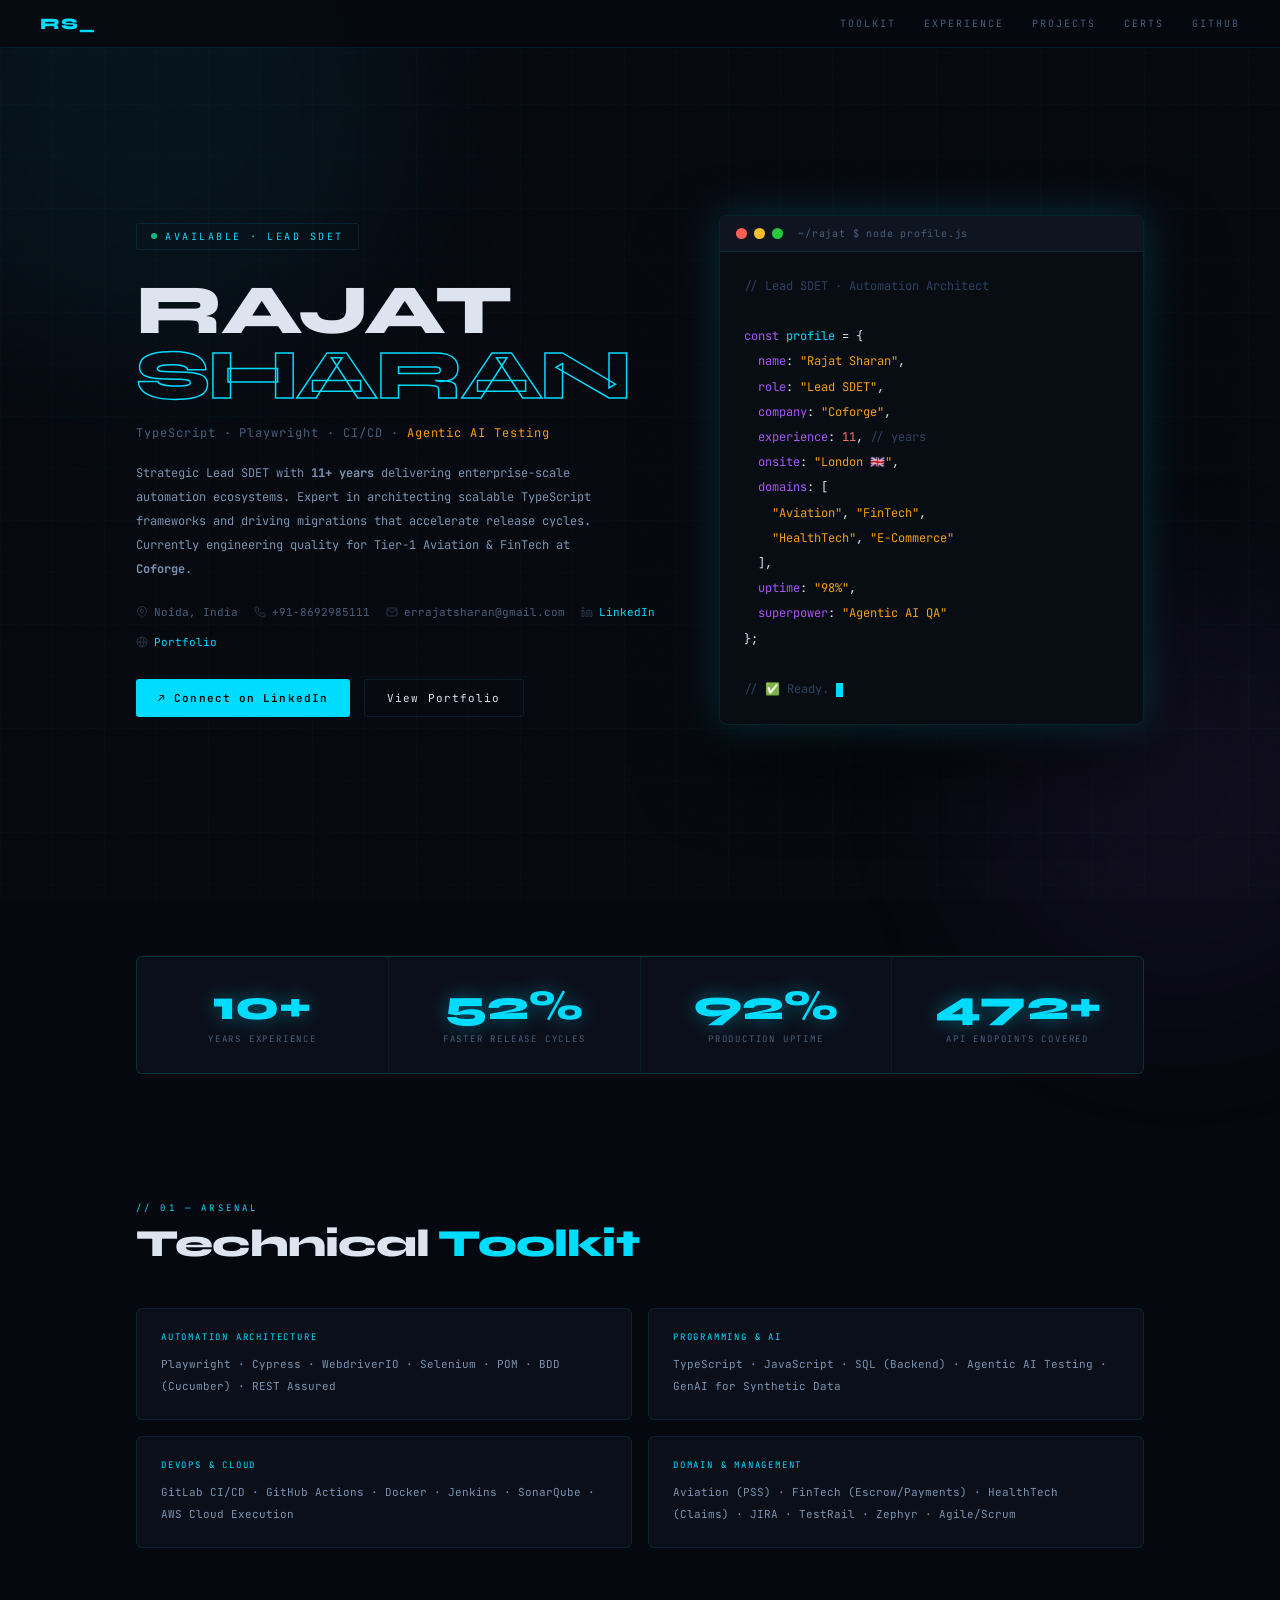
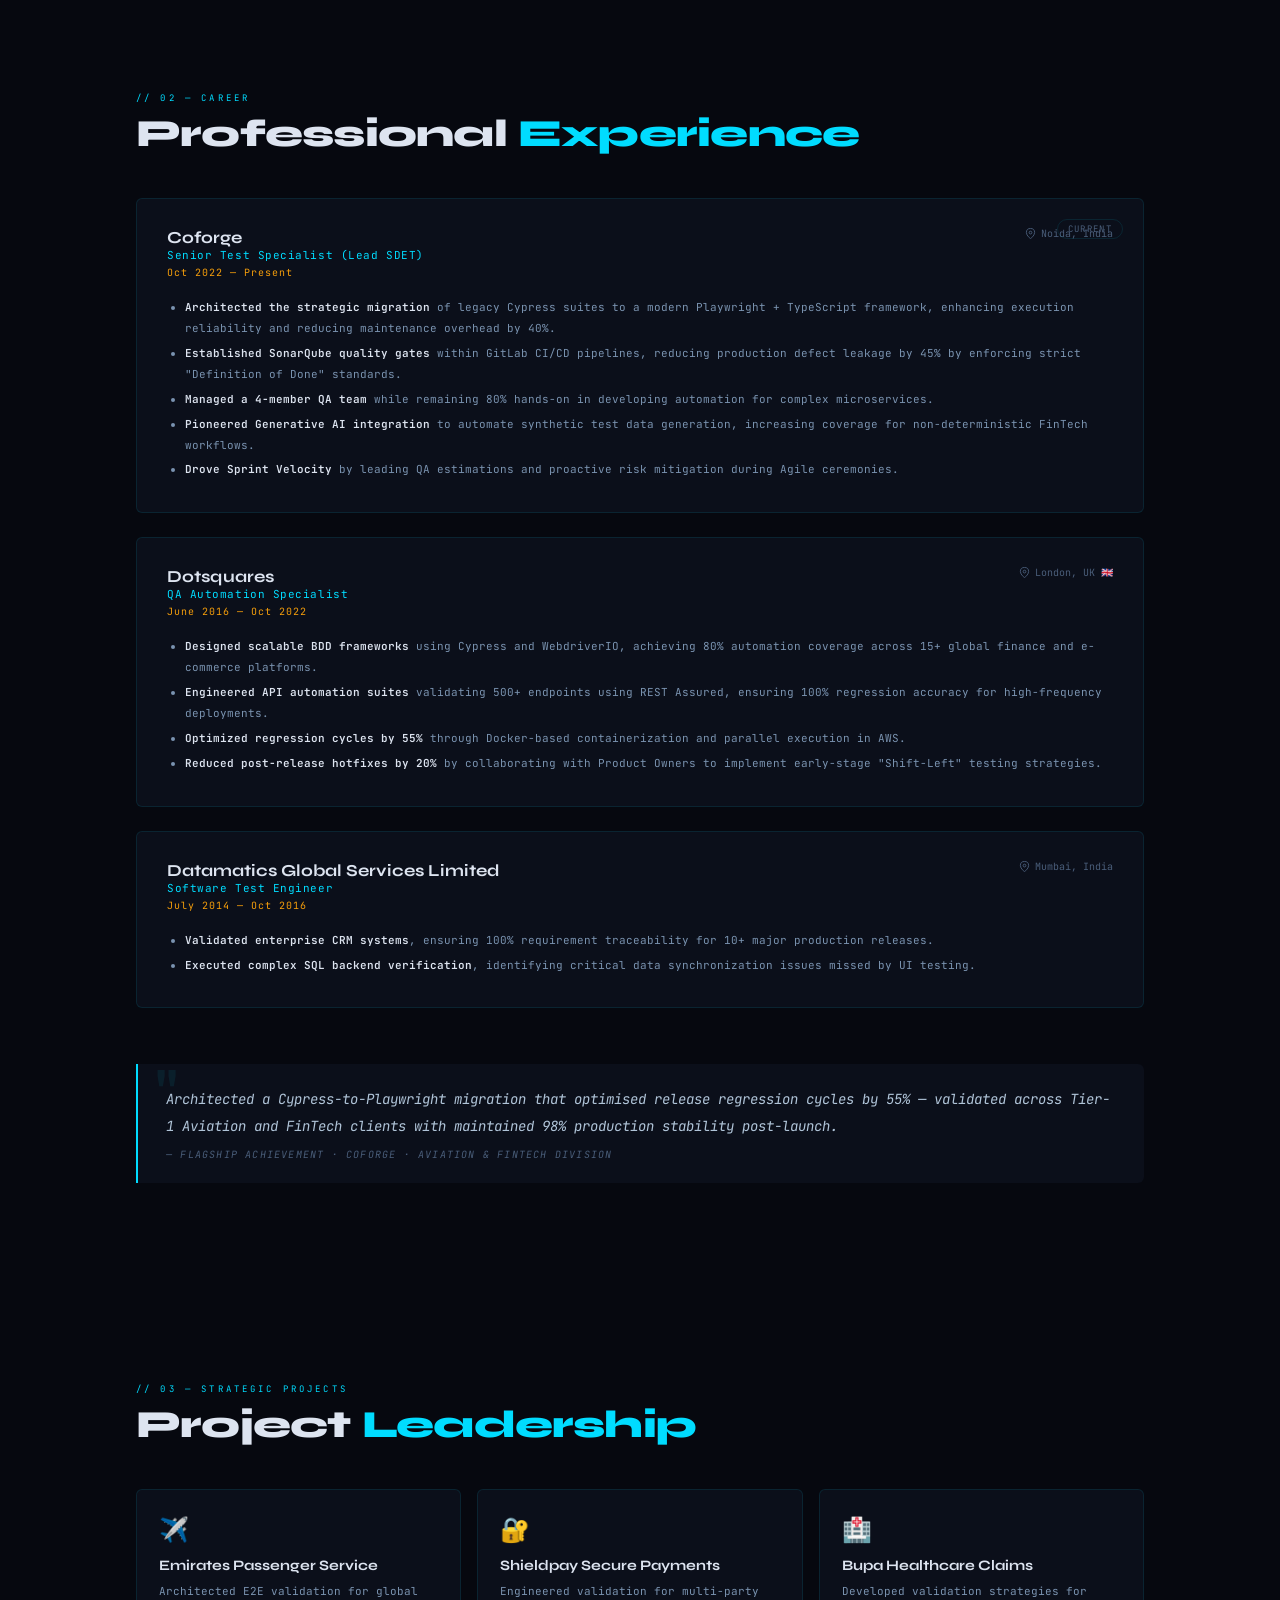
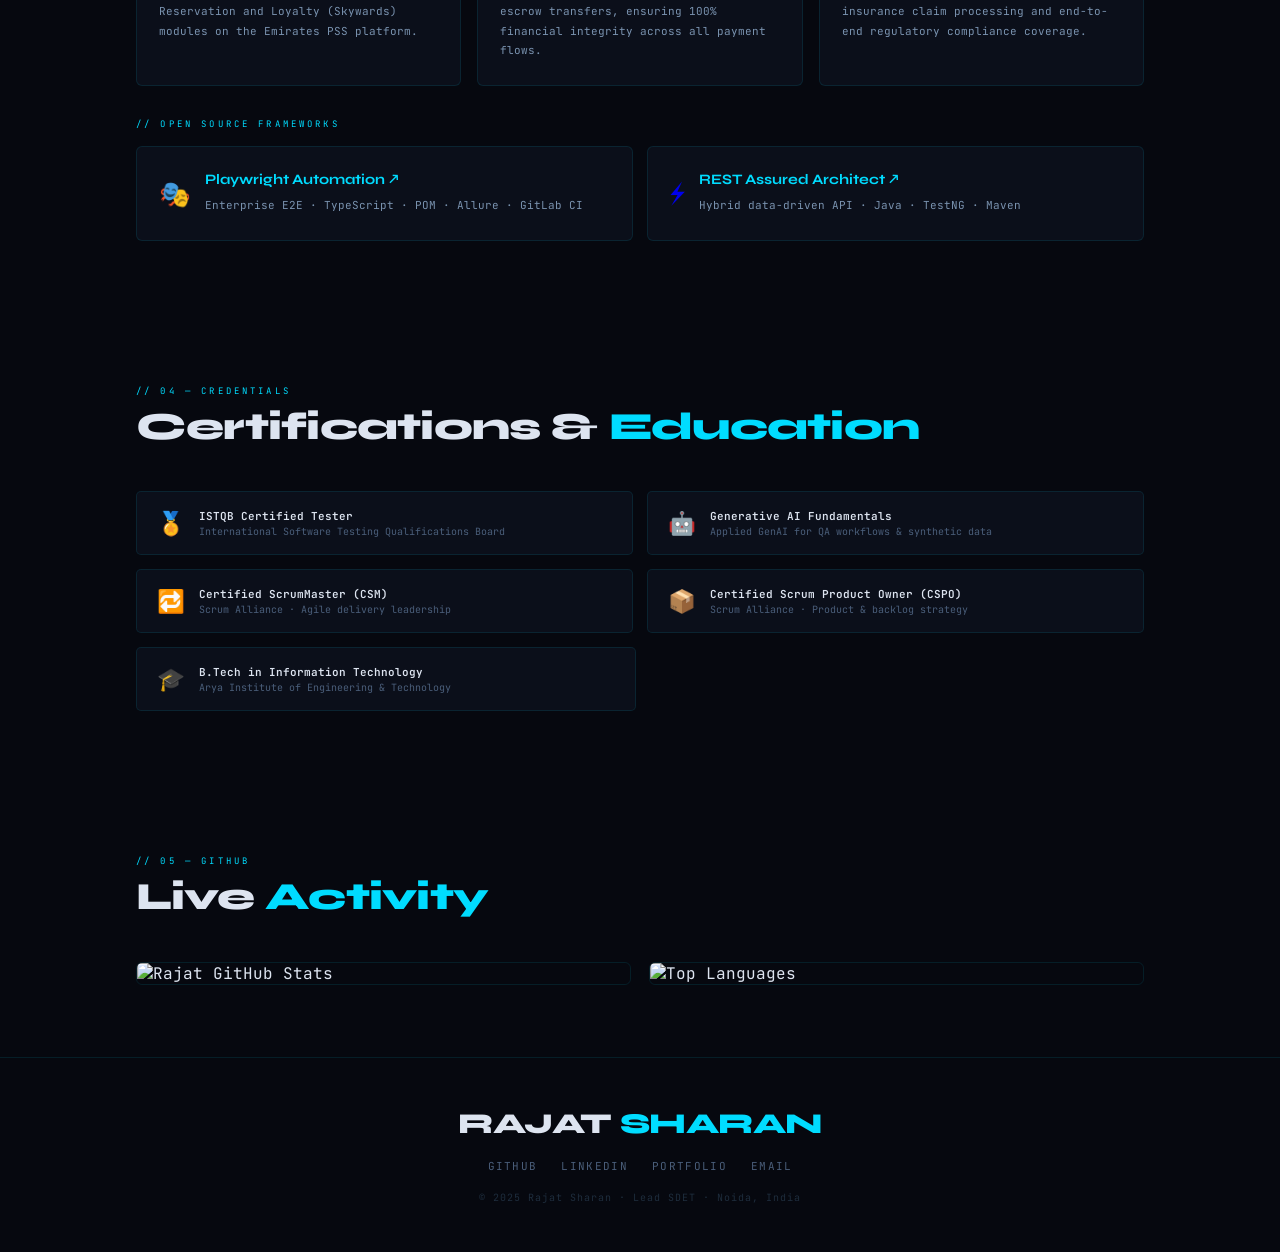
==== commit 4b26a429: "Update print statement from 'Hello' to 'Goodbye'" ====
--- a/index.html
+++ b/index.html
@@ -3,683 +3,606 @@
 <head>
   <meta charset="UTF-8" />
   <meta name="viewport" content="width=device-width, initial-scale=1.0" />
-  <title>Rajat Sharan | Lead SDET & Architect</title>
-  <link href="https://fonts.googleapis.com/css2?family=Syne:wght@400;600;700;800&family=Space+Mono:ital,wght@0,400;0,700;1,400&display=swap" rel="stylesheet" />
+  <title>Rajat Sharan | Lead SDET</title>
+  <link href="https://fonts.googleapis.com/css2?family=Syne:wght@400;600;700;800&family=JetBrains+Mono:ital,wght@0,300;0,400;0,600;1,400&display=swap" rel="stylesheet" />
   <style>
     :root {
-      --bg: #070910;
-      --surface: #0d1117;
-      --panel: #111827;
-      --accent: #00e5ff;
-      --accent2: #7c3aed;
-      --accent3: #f59e0b;
-      --text: #e2e8f0;
-      --muted: #64748b;
-      --border: rgba(0,229,255,0.12);
-      --glow: 0 0 30px rgba(0,229,255,0.18);
-    }
-
+      --bg: #06080f;
+      --surface: #0b0f1a;
+      --panel: #0f1520;
+      --border: rgba(0,220,255,0.1);
+      --accent: #00dcff;
+      --accent2: #a855f7;
+      --gold: #f59e0b;
+      --green: #10b981;
+      --text: #dde4f0;
+      --muted: #4a5e7a;
+      --glow-c: rgba(0,220,255,0.18);
+    }
     *, *::before, *::after { box-sizing: border-box; margin: 0; padding: 0; }
-
     html { scroll-behavior: smooth; }
-
     body {
-      background: var(--bg);
-      color: var(--text);
-      font-family: 'Space Mono', monospace;
+      background: var(--bg); color: var(--text);
+      font-family: 'JetBrains Mono', monospace;
       overflow-x: hidden;
-      cursor: none;
-    }
-
-    /* Custom cursor */
-    .cursor {
-      position: fixed; width: 12px; height: 12px;
-      background: var(--accent); border-radius: 50%;
-      pointer-events: none; z-index: 9999;
-      transform: translate(-50%, -50%);
-      transition: transform 0.1s, opacity 0.2s;
-      mix-blend-mode: screen;
-    }
-    .cursor-ring {
-      position: fixed; width: 36px; height: 36px;
-      border: 1.5px solid var(--accent); border-radius: 50%;
-      pointer-events: none; z-index: 9998;
-      transform: translate(-50%, -50%);
-      transition: transform 0.18s ease, width 0.2s, height 0.2s;
-      opacity: 0.5;
-    }
-
-    /* Animated grid background */
+    }
+
+    body::before {
+      content: ''; position: fixed; inset: 0; z-index: 0; pointer-events: none;
+      opacity: 0.025;
+      background-image: url("data:image/svg+xml,%3Csvg viewBox='0 0 200 200' xmlns='http://www.w3.org/2000/svg'%3E%3Cfilter id='n'%3E%3CfeTurbulence type='fractalNoise' baseFrequency='0.9' numOctaves='4' stitchTiles='stitch'/%3E%3C/filter%3E%3Crect width='100%25' height='100%25' filter='url(%23n)'/%3E%3C/svg%3E");
+      background-size: 200px;
+    }
+
     .bg-grid {
-      position: fixed; inset: 0; z-index: 0;
+      position: fixed; inset: 0; z-index: 0; pointer-events: none;
       background-image:
-        linear-gradient(rgba(0,229,255,0.03) 1px, transparent 1px),
-        linear-gradient(90deg, rgba(0,229,255,0.03) 1px, transparent 1px);
-      background-size: 48px 48px;
-      animation: gridDrift 20s linear infinite;
-    }
-    @keyframes gridDrift {
-      from { background-position: 0 0; }
-      to { background-position: 48px 48px; }
-    }
-
-    /* Floating particles */
-    .particles { position: fixed; inset: 0; z-index: 0; overflow: hidden; pointer-events: none; }
-    .particle {
-      position: absolute; width: 2px; height: 2px;
-      background: var(--accent); border-radius: 50%;
-      animation: floatUp linear infinite;
-      opacity: 0;
-    }
-    @keyframes floatUp {
-      0%   { opacity: 0; transform: translateY(0) scale(1); }
-      10%  { opacity: 0.7; }
-      90%  { opacity: 0.3; }
-      100% { opacity: 0; transform: translateY(-100vh) scale(0.3); }
-    }
-
-    .container { position: relative; z-index: 1; max-width: 1100px; margin: 0 auto; padding: 0 32px; }
-
-    /* ─── HERO ─── */
-    .hero {
-      min-height: 100vh; display: flex; align-items: center;
-      padding: 80px 0 60px;
+        linear-gradient(rgba(0,220,255,0.025) 1px, transparent 1px),
+        linear-gradient(90deg, rgba(0,220,255,0.025) 1px, transparent 1px);
+      background-size: 52px 52px;
+    }
+
+    .orb { position: fixed; border-radius: 50%; filter: blur(80px); pointer-events: none; z-index: 0; }
+    .orb1 { width: 500px; height: 500px; background: rgba(0,220,255,0.05); top: -150px; left: -100px; }
+    .orb2 { width: 400px; height: 400px; background: rgba(168,85,247,0.06); bottom: -100px; right: -100px; }
+
+    .wrap { position: relative; z-index: 1; max-width: 1080px; margin: 0 auto; padding: 0 36px; }
+
+    nav {
+      position: fixed; top: 0; left: 0; right: 0; z-index: 200;
+      background: rgba(6,8,15,0.88); backdrop-filter: blur(16px);
+      border-bottom: 1px solid var(--border);
+      padding: 14px 40px; display: flex; align-items: center; justify-content: space-between;
+    }
+    .nav-logo { font-family: 'Syne', sans-serif; font-size: 1rem; font-weight: 800; color: var(--accent); letter-spacing: 0.05em; }
+    .nav-links { display: flex; gap: 28px; }
+    .nav-links a { font-size: 10px; letter-spacing: 0.2em; text-transform: uppercase; color: var(--muted); text-decoration: none; transition: color 0.2s; }
+    .nav-links a:hover { color: var(--accent); }
+
+    .hero { min-height: 100vh; display: flex; align-items: center; padding: 100px 0 60px; }
+    .hero-grid { display: grid; grid-template-columns: 1.1fr 0.9fr; gap: 64px; align-items: center; width: 100%; }
+
+    .badge {
+      display: inline-flex; align-items: center; gap: 8px;
+      font-size: 10px; letter-spacing: 0.25em; text-transform: uppercase;
+      color: var(--accent); border: 1px solid var(--border);
+      padding: 6px 14px; border-radius: 2px; margin-bottom: 28px;
+      animation: rise 0.7s ease both;
+    }
+    .badge-dot { width: 6px; height: 6px; background: var(--green); border-radius: 50%; animation: pulse 2s ease infinite; }
+    @keyframes pulse { 0%,100%{opacity:1;transform:scale(1)} 50%{opacity:0.4;transform:scale(1.4)} }
+
+    h1 {
+      font-family: 'Syne', sans-serif; font-weight: 800;
+      font-size: clamp(3.2rem, 5.5vw, 5.5rem);
+      line-height: 0.92; letter-spacing: -0.03em;
+      animation: rise 0.7s 0.08s ease both;
+    }
+    h1 .solid { display: block; color: var(--text); }
+    h1 .outline { display: block; -webkit-text-stroke: 1.5px var(--accent); color: transparent; }
+
+    .hero-sub {
+      margin-top: 18px; font-size: 12px; color: var(--muted); letter-spacing: 0.08em;
+      animation: rise 0.7s 0.16s ease both;
+    }
+    .hero-sub span { color: var(--gold); }
+
+    .hero-desc {
+      margin-top: 20px; font-size: 12px; line-height: 2; color: #7a93b0; max-width: 460px;
+      animation: rise 0.7s 0.24s ease both;
+    }
+
+    .contact-row {
+      display: flex; flex-wrap: wrap; gap: 16px; margin-top: 24px;
+      animation: rise 0.7s 0.3s ease both;
+    }
+    .contact-item { font-size: 11px; color: var(--muted); display: flex; align-items: center; gap: 6px; }
+    .contact-item svg { opacity: 0.5; }
+    .contact-item a { color: var(--accent); text-decoration: none; }
+    .contact-item a:hover { text-decoration: underline; }
+
+    .cta-row { display: flex; gap: 14px; margin-top: 30px; flex-wrap: wrap; animation: rise 0.7s 0.36s ease both; }
+    .btn {
+      font-family: 'JetBrains Mono', monospace; font-size: 11px; letter-spacing: 0.1em;
+      padding: 11px 22px; border-radius: 3px; text-decoration: none;
+      transition: all 0.25s; display: inline-flex; align-items: center; gap: 8px;
+    }
+    .btn-p { background: var(--accent); color: #000; font-weight: 600; }
+    .btn-p:hover { background: #fff; box-shadow: 0 0 24px var(--glow-c); }
+    .btn-g { background: transparent; color: var(--text); border: 1px solid var(--border); }
+    .btn-g:hover { border-color: var(--accent); color: var(--accent); }
+
+    .term {
+      background: #080d14; border: 1px solid var(--border); border-radius: 8px;
+      overflow: hidden; box-shadow: 0 0 40px var(--glow-c), 0 40px 80px rgba(0,0,0,0.6);
+      animation: rise 0.7s 0.2s ease both;
+    }
+    .term-bar {
+      background: #0e1520; padding: 11px 16px; border-bottom: 1px solid var(--border);
+      display: flex; align-items: center; gap: 7px;
+    }
+    .dot { width: 11px; height: 11px; border-radius: 50%; }
+    .dr{background:#ff5f57;} .dy{background:#febc2e;} .dg{background:#28c840;}
+    .term-ttl { font-size: 10px; color: var(--muted); margin-left: 8px; letter-spacing: 0.08em; }
+    .term-body { padding: 22px 24px; font-size: 12px; line-height: 2.1; }
+    .tc { color: #2d4060; } .tk { color: var(--accent2); } .ts { color: var(--gold); }
+    .tv { color: var(--accent); } .tn { color: #f87171; }
+    .tcur {
+      display: inline-block; width: 7px; height: 14px; background: var(--accent);
+      vertical-align: middle; animation: blink 1.1s step-end infinite;
+    }
+    @keyframes blink { 0%,100%{opacity:1}50%{opacity:0} }
+
+    .stats {
+      display: grid; grid-template-columns: repeat(4,1fr);
+      border: 1px solid var(--border); border-radius: 6px; overflow: hidden;
+      background: var(--border); gap: 1px; margin: 56px 0;
+    }
+    .stat { background: var(--surface); padding: 28px 16px; text-align: center; transition: background 0.3s; }
+    .stat:hover { background: #0d1a28; }
+    .sn {
+      font-family: 'Syne', sans-serif; font-size: 2.6rem; font-weight: 800;
+      color: var(--accent); display: block; line-height: 1;
+      text-shadow: 0 0 20px rgba(0,220,255,0.4);
+    }
+    .sl { font-size: 9px; letter-spacing: 0.2em; text-transform: uppercase; color: var(--muted); margin-top: 6px; display: block; }
+
+    section { padding: 72px 0; }
+    .eyebrow { font-size: 9px; letter-spacing: 0.35em; text-transform: uppercase; color: var(--accent); margin-bottom: 10px; }
+    .sec-title {
+      font-family: 'Syne', sans-serif; font-size: clamp(1.7rem,3vw,2.6rem);
+      font-weight: 800; line-height: 1.05; letter-spacing: -0.02em; margin-bottom: 44px;
+    }
+    .sec-title em { font-style: normal; color: var(--accent); }
+
+    .toolkit-cats { display: grid; grid-template-columns: 1fr 1fr; gap: 16px; }
+    .tk-cat {
+      background: var(--surface); border: 1px solid var(--border);
+      border-radius: 6px; padding: 22px 24px;
+      transition: border-color 0.3s, transform 0.3s;
+      position: relative; overflow: hidden;
+    }
+    .tk-cat::before {
+      content: ''; position: absolute; left: 0; top: 0; bottom: 0; width: 2px;
+      background: linear-gradient(to bottom, var(--accent), var(--accent2));
+      transform: scaleY(0); transform-origin: top; transition: transform 0.3s;
+    }
+    .tk-cat:hover { border-color: rgba(0,220,255,0.25); transform: translateX(4px); }
+    .tk-cat:hover::before { transform: scaleY(1); }
+    .tk-label { font-size: 9px; letter-spacing: 0.2em; text-transform: uppercase; color: var(--accent); margin-bottom: 10px; }
+    .tk-items { font-size: 11px; color: #7a93b0; line-height: 2; }
+
+    .exp-list { display: flex; flex-direction: column; gap: 24px; }
+    .exp-card {
+      background: var(--surface); border: 1px solid var(--border);
+      border-radius: 6px; padding: 28px 30px;
+      transition: border-color 0.3s, box-shadow 0.3s;
       position: relative;
     }
-    .hero-inner { width: 100%; display: grid; grid-template-columns: 1fr 1fr; gap: 60px; align-items: center; }
-
-    .hero-tag {
-      font-size: 11px; letter-spacing: 0.3em; text-transform: uppercase;
-      color: var(--accent); border: 1px solid var(--border);
-      display: inline-block; padding: 6px 14px; border-radius: 2px;
-      margin-bottom: 24px;
-      animation: fadeInUp 0.6s ease both;
-    }
-
-    .hero-name {
-      font-family: 'Syne', sans-serif;
-      font-size: clamp(3rem, 6vw, 5.5rem);
-      font-weight: 800;
-      line-height: 0.95;
-      letter-spacing: -0.03em;
-      animation: fadeInUp 0.6s 0.1s ease both;
-    }
-    .hero-name .line1 { display: block; color: var(--text); }
-    .hero-name .line2 { display: block; color: var(--accent); -webkit-text-stroke: 1px var(--accent); color: transparent; }
-
-    .hero-role {
-      margin-top: 20px;
-      font-size: 14px; color: var(--muted); letter-spacing: 0.05em;
-      animation: fadeInUp 0.6s 0.2s ease both;
-    }
-    .hero-role span { color: var(--accent3); }
-
-    .hero-desc {
-      margin-top: 20px; font-size: 13px; line-height: 1.9;
-      color: #94a3b8; max-width: 420px;
-      animation: fadeInUp 0.6s 0.3s ease both;
-    }
-
-    .hero-cta {
-      margin-top: 36px; display: flex; gap: 16px; flex-wrap: wrap;
-      animation: fadeInUp 0.6s 0.4s ease both;
-    }
-    .btn {
-      font-family: 'Space Mono', monospace;
-      font-size: 12px; letter-spacing: 0.08em;
-      padding: 12px 24px; border-radius: 3px;
-      text-decoration: none; cursor: none;
-      transition: all 0.25s;
-      display: inline-flex; align-items: center; gap: 8px;
-    }
-    .btn-primary {
-      background: var(--accent); color: #000; font-weight: 700;
-    }
-    .btn-primary:hover { background: #fff; box-shadow: 0 0 24px var(--accent); }
-    .btn-ghost {
-      background: transparent; color: var(--text);
-      border: 1px solid var(--border);
-    }
-    .btn-ghost:hover { border-color: var(--accent); color: var(--accent); }
-
-    /* Terminal card on the right */
-    .terminal {
-      background: #0a0f16; border: 1px solid var(--border);
-      border-radius: 8px; overflow: hidden;
-      box-shadow: var(--glow), 0 40px 80px rgba(0,0,0,0.5);
-      animation: fadeInUp 0.6s 0.2s ease both;
-    }
-    .terminal-bar {
-      background: #131a23; padding: 12px 16px;
-      display: flex; align-items: center; gap: 8px;
-      border-bottom: 1px solid var(--border);
-    }
-    .dot { width: 12px; height: 12px; border-radius: 50%; }
-    .dot-r { background: #ff5f57; }
-    .dot-y { background: #febc2e; }
-    .dot-g { background: #28c840; }
-    .terminal-title { font-size: 11px; color: var(--muted); margin-left: 8px; letter-spacing: 0.05em; }
-
-    .terminal-body { padding: 24px; font-size: 13px; line-height: 2; }
-    .t-comment { color: #445566; }
-    .t-key { color: var(--accent2); }
-    .t-str { color: var(--accent3); }
-    .t-val { color: var(--accent); }
-    .t-num { color: #f87171; }
-    .t-cursor {
-      display: inline-block; width: 8px; height: 14px;
-      background: var(--accent); vertical-align: middle;
-      animation: blink 1s step-end infinite;
-    }
-    @keyframes blink { 0%,100%{opacity:1} 50%{opacity:0} }
-
-    /* ─── STATS ROW ─── */
-    .stats-row {
-      display: grid; grid-template-columns: repeat(4, 1fr); gap: 1px;
-      background: var(--border); border: 1px solid var(--border);
-      border-radius: 6px; overflow: hidden; margin: 60px 0;
-    }
-    .stat-cell {
-      background: var(--surface); padding: 32px 20px; text-align: center;
-      transition: background 0.3s;
-    }
-    .stat-cell:hover { background: #111e2e; }
-    .stat-num {
-      font-family: 'Syne', sans-serif; font-size: 2.8rem;
-      font-weight: 800; color: var(--accent);
-      display: block; line-height: 1;
-      text-shadow: 0 0 20px rgba(0,229,255,0.4);
-    }
-    .stat-label { font-size: 10px; letter-spacing: 0.2em; text-transform: uppercase; color: var(--muted); margin-top: 8px; display: block; }
-
-    /* ─── SECTIONS ─── */
-    section { padding: 80px 0; }
-
-    .section-eyebrow {
-      font-size: 10px; letter-spacing: 0.35em; text-transform: uppercase;
-      color: var(--accent); margin-bottom: 12px;
-    }
-    .section-title {
-      font-family: 'Syne', sans-serif; font-size: clamp(1.8rem, 3vw, 2.8rem);
-      font-weight: 800; line-height: 1.1; letter-spacing: -0.02em;
-      margin-bottom: 48px;
-    }
-    .section-title em { font-style: normal; color: var(--accent); }
-
-    /* ─── PILLARS ─── */
-    .pillars { display: grid; grid-template-columns: repeat(3,1fr); gap: 20px; }
-    .pillar {
-      background: var(--surface); border: 1px solid var(--border);
-      border-radius: 6px; padding: 32px 28px;
-      position: relative; overflow: hidden;
-      transition: transform 0.3s, border-color 0.3s, box-shadow 0.3s;
-    }
-    .pillar::before {
-      content: ''; position: absolute; top: 0; left: 0; right: 0; height: 2px;
-      background: linear-gradient(90deg, var(--accent), var(--accent2));
-      transform: scaleX(0); transform-origin: left;
-      transition: transform 0.4s ease;
-    }
-    .pillar:hover { transform: translateY(-4px); border-color: rgba(0,229,255,0.3); box-shadow: var(--glow); }
-    .pillar:hover::before { transform: scaleX(1); }
-    .pillar-icon { font-size: 2rem; margin-bottom: 16px; }
-    .pillar-num {
-      position: absolute; top: 20px; right: 24px;
-      font-family: 'Syne', sans-serif; font-size: 3.5rem; font-weight: 800;
-      color: rgba(0,229,255,0.04); line-height: 1;
-    }
-    .pillar h3 { font-family: 'Syne', sans-serif; font-size: 1.1rem; font-weight: 700; margin-bottom: 10px; }
-    .pillar p { font-size: 12px; color: #94a3b8; line-height: 1.8; }
-
-    /* ─── TECH STACK ─── */
-    .tech-grid { display: grid; grid-template-columns: repeat(auto-fill, minmax(140px, 1fr)); gap: 12px; }
-    .tech-chip {
-      background: var(--surface); border: 1px solid var(--border);
-      border-radius: 4px; padding: 14px 16px;
-      display: flex; flex-direction: column; gap: 6px;
-      transition: all 0.25s;
-    }
-    .tech-chip:hover { border-color: var(--accent); background: #0d1a26; transform: translateY(-2px); }
-    .tech-chip .t-name { font-size: 12px; font-weight: 700; color: var(--text); }
-    .tech-chip .t-type { font-size: 10px; color: var(--muted); letter-spacing: 0.1em; }
-    .tech-chip .t-bar { height: 2px; background: #1e293b; border-radius: 2px; overflow: hidden; }
-    .tech-chip .t-fill { height: 100%; border-radius: 2px; background: linear-gradient(90deg, var(--accent), var(--accent2)); }
-
-    /* ─── PROJECTS ─── */
-    .projects { display: grid; grid-template-columns: 1fr 1fr; gap: 24px; }
+    .exp-card:hover { border-color: rgba(0,220,255,0.25); box-shadow: 0 0 30px var(--glow-c); }
+    .exp-header { display: flex; justify-content: space-between; align-items: flex-start; flex-wrap: wrap; gap: 8px; margin-bottom: 4px; }
+    .exp-company { font-family: 'Syne', sans-serif; font-size: 1.05rem; font-weight: 700; }
+    .exp-loc { font-size: 10px; color: var(--muted); display: flex; align-items: center; gap: 5px; }
+    .exp-role { font-size: 11px; color: var(--accent); letter-spacing: 0.05em; margin-bottom: 4px; }
+    .exp-dates { font-size: 10px; color: var(--gold); letter-spacing: 0.1em; margin-bottom: 14px; }
+    .exp-card ul { padding-left: 18px; }
+    .exp-card li { font-size: 11px; color: #7a93b0; line-height: 1.9; margin-bottom: 4px; }
+    .exp-card li b { color: var(--text); font-weight: 600; }
+    .exp-tag {
+      position: absolute; top: 20px; right: 20px;
+      font-size: 9px; letter-spacing: 0.15em; text-transform: uppercase;
+      padding: 3px 10px; border-radius: 20px; border: 1px solid var(--border); color: var(--muted);
+    }
+
+    .proj-grid { display: grid; grid-template-columns: 1fr 1fr 1fr; gap: 16px; }
     .proj-card {
       background: var(--surface); border: 1px solid var(--border);
-      border-radius: 6px; padding: 28px; position: relative;
-      overflow: hidden; transition: all 0.3s;
+      border-radius: 6px; padding: 24px 22px;
+      transition: all 0.3s; position: relative; overflow: hidden;
     }
     .proj-card::after {
       content: ''; position: absolute; inset: 0;
-      background: radial-gradient(circle at 80% 20%, rgba(0,229,255,0.05), transparent 60%);
+      background: radial-gradient(circle at 80% 0%, rgba(0,220,255,0.06), transparent 60%);
       opacity: 0; transition: opacity 0.3s;
     }
-    .proj-card:hover { border-color: rgba(0,229,255,0.3); transform: translateY(-3px); box-shadow: var(--glow); }
+    .proj-card:hover { border-color: rgba(0,220,255,0.3); transform: translateY(-3px); }
     .proj-card:hover::after { opacity: 1; }
-    .proj-tag { font-size: 10px; letter-spacing: 0.2em; text-transform: uppercase; color: var(--accent3); margin-bottom: 10px; }
-    .proj-title { font-family: 'Syne', sans-serif; font-size: 1.2rem; font-weight: 700; margin-bottom: 8px; }
-    .proj-desc { font-size: 12px; color: #94a3b8; line-height: 1.8; margin-bottom: 20px; }
-    .proj-stack { display: flex; gap: 8px; flex-wrap: wrap; }
-    .pill {
-      font-size: 10px; padding: 3px 10px; border-radius: 20px;
-      border: 1px solid var(--border); color: var(--muted); letter-spacing: 0.05em;
-    }
-    .proj-link {
-      position: absolute; top: 24px; right: 24px;
-      color: var(--muted); text-decoration: none; font-size: 18px;
-      transition: color 0.2s;
-    }
-    .proj-link:hover { color: var(--accent); }
-
-    /* ─── TIMELINE ─── */
-    .timeline { position: relative; padding-left: 32px; }
-    .timeline::before {
-      content: ''; position: absolute; left: 0; top: 8px; bottom: 0;
-      width: 1px; background: linear-gradient(to bottom, var(--accent), transparent);
-    }
-    .tl-item { position: relative; margin-bottom: 40px; }
-    .tl-dot {
-      position: absolute; left: -36px; top: 6px;
-      width: 9px; height: 9px; border-radius: 50%;
-      border: 2px solid var(--accent); background: var(--bg);
-      box-shadow: 0 0 8px var(--accent);
-    }
-    .tl-date { font-size: 10px; color: var(--accent3); letter-spacing: 0.15em; text-transform: uppercase; margin-bottom: 4px; }
-    .tl-company { font-family: 'Syne', sans-serif; font-size: 1rem; font-weight: 700; margin-bottom: 4px; }
-    .tl-role { font-size: 12px; color: var(--accent); margin-bottom: 8px; }
-    .tl-desc { font-size: 12px; color: #94a3b8; line-height: 1.8; }
-
-    /* ─── QUOTE ─── */
-    .quote-block {
-      border-left: 3px solid var(--accent); padding: 24px 32px;
-      background: var(--surface); border-radius: 0 6px 6px 0;
-      margin: 60px 0; position: relative;
-    }
-    .quote-block::before {
-      content: '"'; font-family: 'Syne', sans-serif;
-      font-size: 6rem; color: var(--accent); opacity: 0.1;
-      position: absolute; top: -10px; left: 20px; line-height: 1;
-    }
-    .quote-block p { font-size: 16px; line-height: 1.8; font-style: italic; color: #cbd5e1; }
-    .quote-block cite { font-size: 11px; color: var(--muted); margin-top: 10px; display: block; letter-spacing: 0.1em; }
-
-    /* ─── GITHUB STATS ─── */
-    .gh-grid { display: grid; grid-template-columns: 1fr 1fr; gap: 20px; }
-    .gh-img {
-      width: 100%; border-radius: 6px; border: 1px solid var(--border);
-      transition: box-shadow 0.3s;
-    }
-    .gh-img:hover { box-shadow: var(--glow); }
-
-    /* ─── FOOTER ─── */
-    footer {
-      border-top: 1px solid var(--border); padding: 48px 0;
-      text-align: center;
-    }
-    footer .f-name { font-family: 'Syne', sans-serif; font-size: 2rem; font-weight: 800; letter-spacing: -0.02em; }
-    footer .f-name span { color: var(--accent); }
-    footer .f-links { display: flex; gap: 20px; justify-content: center; margin-top: 20px; }
-    footer .f-links a {
-      font-size: 12px; color: var(--muted); text-decoration: none; letter-spacing: 0.1em;
-      transition: color 0.2s;
-    }
-    footer .f-links a:hover { color: var(--accent); }
-    footer .f-copy { font-size: 11px; color: #334155; margin-top: 20px; letter-spacing: 0.1em; }
-
-    /* ─── NAV ─── */
-    nav.topnav {
-      position: fixed; top: 0; left: 0; right: 0; z-index: 100;
-      padding: 16px 40px; display: flex; align-items: center;
-      justify-content: space-between;
-      background: rgba(7,9,16,0.85);
-      backdrop-filter: blur(12px);
-      border-bottom: 1px solid var(--border);
-    }
-    .nav-logo { font-family: 'Syne', sans-serif; font-size: 1rem; font-weight: 800; color: var(--accent); }
-    .nav-links { display: flex; gap: 32px; }
-    .nav-links a { font-size: 11px; letter-spacing: 0.15em; text-transform: uppercase; color: var(--muted); text-decoration: none; transition: color 0.2s; }
-    .nav-links a:hover { color: var(--accent); }
-
-    /* ─── ANIMATIONS ─── */
-    @keyframes fadeInUp {
-      from { opacity: 0; transform: translateY(20px); }
-      to   { opacity: 1; transform: translateY(0); }
-    }
-    .reveal {
-      opacity: 0; transform: translateY(24px);
-      transition: opacity 0.6s ease, transform 0.6s ease;
-    }
-    .reveal.visible { opacity: 1; transform: none; }
-
-    /* Scanline overlay */
-    body::after {
-      content: ''; position: fixed; inset: 0; z-index: 9997;
-      pointer-events: none;
-      background: repeating-linear-gradient(
-        0deg,
-        rgba(0,0,0,0.03) 0px, rgba(0,0,0,0.03) 1px,
-        transparent 1px, transparent 2px
-      );
-    }
-
-    @media (max-width: 768px) {
-      .hero-inner { grid-template-columns: 1fr; }
-      .stats-row { grid-template-columns: 1fr 1fr; }
-      .pillars { grid-template-columns: 1fr; }
-      .projects { grid-template-columns: 1fr; }
-      .gh-grid { grid-template-columns: 1fr; }
-      .nav-links { display: none; }
+    .proj-icon { font-size: 1.5rem; margin-bottom: 12px; }
+    .proj-name { font-family: 'Syne', sans-serif; font-size: 0.9rem; font-weight: 700; margin-bottom: 8px; }
+    .proj-desc { font-size: 11px; color: #7a93b0; line-height: 1.8; }
+
+    .cert-grid { display: grid; grid-template-columns: repeat(2, 1fr); gap: 14px; }
+    .cert-item {
+      background: var(--surface); border: 1px solid var(--border);
+      border-radius: 5px; padding: 16px 20px;
+      display: flex; align-items: center; gap: 14px;
+      transition: border-color 0.3s;
+    }
+    .cert-item:hover { border-color: rgba(0,220,255,0.3); }
+    .cert-icon { font-size: 1.4rem; flex-shrink: 0; }
+    .cert-name { font-size: 11px; font-weight: 600; color: var(--text); }
+    .cert-body { font-size: 10px; color: var(--muted); margin-top: 2px; }
+
+    .quote {
+      border-left: 2px solid var(--accent); padding: 22px 28px;
+      background: var(--surface); border-radius: 0 6px 6px 0; margin: 56px 0;
+      position: relative;
+    }
+    .quote::before {
+      content: '"'; font-family: 'Syne', sans-serif; font-size: 5rem;
+      color: var(--accent); opacity: 0.08; position: absolute;
+      top: -8px; left: 16px; line-height: 1;
+    }
+    .quote p { font-size: 14px; line-height: 1.9; font-style: italic; color: #b0c4d8; }
+    .quote cite { font-size: 10px; color: var(--muted); margin-top: 8px; display: block; letter-spacing: 0.12em; text-transform: uppercase; }
+
+    .gh-grid { display: grid; grid-template-columns: 1fr 1fr; gap: 18px; }
+    .gh-img { width: 100%; border-radius: 6px; border: 1px solid var(--border); transition: box-shadow 0.3s; }
+    .gh-img:hover { box-shadow: 0 0 28px var(--glow-c); }
+
+    footer { border-top: 1px solid var(--border); padding: 48px 0; text-align: center; }
+    .f-name { font-family: 'Syne', sans-serif; font-size: 1.8rem; font-weight: 800; letter-spacing: -0.02em; }
+    .f-name span { color: var(--accent); }
+    .f-links { display: flex; gap: 24px; justify-content: center; margin-top: 18px; flex-wrap: wrap; }
+    .f-links a { font-size: 11px; color: var(--muted); text-decoration: none; letter-spacing: 0.12em; text-transform: uppercase; transition: color 0.2s; }
+    .f-links a:hover { color: var(--accent); }
+    .f-copy { font-size: 10px; color: #1e2d3d; margin-top: 18px; letter-spacing: 0.1em; }
+
+    .r { opacity: 0; transform: translateY(22px); transition: opacity 0.6s ease, transform 0.6s ease; }
+    .r.v { opacity: 1; transform: none; }
+    @keyframes rise { from{opacity:0;transform:translateY(18px)}to{opacity:1;transform:none} }
+
+    @media(max-width:768px){
+      .hero-grid{grid-template-columns:1fr}
+      .stats{grid-template-columns:1fr 1fr}
+      .toolkit-cats{grid-template-columns:1fr}
+      .proj-grid{grid-template-columns:1fr}
+      .gh-grid{grid-template-columns:1fr}
+      .cert-grid{grid-template-columns:1fr}
+      .nav-links{display:none}
     }
   </style>
 </head>
 <body>
 
-  <div class="cursor" id="cursor"></div>
-  <div class="cursor-ring" id="ring"></div>
   <div class="bg-grid"></div>
-  <div class="particles" id="particles"></div>
-
-  <!-- NAV -->
-  <nav class="topnav">
+  <div class="orb orb1"></div>
+  <div class="orb orb2"></div>
+
+  <nav>
     <div class="nav-logo">RS_</div>
     <div class="nav-links">
-      <a href="#strategy">Strategy</a>
-      <a href="#stack">Stack</a>
+      <a href="#toolkit">Toolkit</a>
+      <a href="#experience">Experience</a>
       <a href="#projects">Projects</a>
-      <a href="#impact">Impact</a>
-      <a href="#about">About</a>
+      <a href="#certs">Certs</a>
+      <a href="#github">GitHub</a>
     </div>
   </nav>
 
-  <!-- HERO -->
-  <section class="hero">
-    <div class="container">
-      <div class="hero-inner">
+  <div class="hero">
+    <div class="wrap">
+      <div class="hero-grid">
         <div>
-          <div class="hero-tag">// Lead SDET &amp; Automation Architect</div>
-          <h1 class="hero-name">
-            <span class="line1">RAJAT</span>
-            <span class="line2">SHARAN</span>
+          <div class="badge"><span class="badge-dot"></span> Available · Lead SDET</div>
+          <h1>
+            <span class="solid">RAJAT</span>
+            <span class="outline">SHARAN</span>
           </h1>
-          <p class="hero-role">
-            TypeScript · Playwright · CI/CD · <span>Agentic AI</span>
+          <p class="hero-sub">TypeScript · Playwright · CI/CD · <span>Agentic AI Testing</span></p>
+          <p class="hero-desc">
+            Strategic Lead SDET with <b>11+ years</b> delivering enterprise-scale automation ecosystems. Expert in architecting scalable TypeScript frameworks and driving migrations that accelerate release cycles. Currently engineering quality for Tier-1 Aviation &amp; FinTech at <b>Coforge</b>.
           </p>
-          <p class="hero-desc">
-            I don't just write scripts — I architect <b>Quality Ecosystems</b>. 11+ years turning test chaos into engineered pipelines. Onsite London. Currently crushing quality at Coforge.
-          </p>
-          <div class="hero-cta">
-            <a href="https://www.linkedin.com/in/rajatsharan-15a19244" class="btn btn-primary" target="_blank">↗ LinkedIn</a>
-            <a href="https://rajatsharan.github.io/Profile/" class="btn btn-ghost" target="_blank">View Portfolio</a>
-          </div>
-        </div>
-
-        <!-- TERMINAL -->
-        <div class="terminal">
-          <div class="terminal-bar">
-            <div class="dot dot-r"></div>
-            <div class="dot dot-y"></div>
-            <div class="dot dot-g"></div>
-            <span class="terminal-title">~/rajat-profile $ node whoami.js</span>
-          </div>
-          <div class="terminal-body">
-            <div class="t-comment">// Engineer Profile v2.0</div>
-            <br>
-            <div><span class="t-key">const</span> <span class="t-val">engineer</span> = {</div>
-            <div>&nbsp;&nbsp;<span class="t-key">name</span>: <span class="t-str">"Rajat Sharan"</span>,</div>
-            <div>&nbsp;&nbsp;<span class="t-key">title</span>: <span class="t-str">"Lead SDET"</span>,</div>
-            <div>&nbsp;&nbsp;<span class="t-key">company</span>: <span class="t-str">"Coforge"</span>,</div>
-            <div>&nbsp;&nbsp;<span class="t-key">exp</span>: <span class="t-num">11</span> <span class="t-comment">// years</span>,</div>
-            <div>&nbsp;&nbsp;<span class="t-key">domains</span>: [<span class="t-str">"Aviation"</span>, <span class="t-str">"FinTech"</span>],</div>
-            <div>&nbsp;&nbsp;<span class="t-key">onsite</span>: <span class="t-str">"London 🇬🇧"</span>,</div>
-            <div>&nbsp;&nbsp;<span class="t-key">superpower</span>: <span class="t-str">"AI-Driven QA"</span></div>
-            <div>};</div>
-            <br>
-            <div><span class="t-comment">// ✅ Profile loaded.</span> <span class="t-cursor"></span></div>
-          </div>
+          <div class="contact-row">
+            <span class="contact-item">
+              <svg width="12" height="12" viewBox="0 0 24 24" fill="none" stroke="currentColor" stroke-width="2"><path d="M21 10c0 7-9 13-9 13s-9-6-9-13a9 9 0 0 1 18 0z"/><circle cx="12" cy="10" r="3"/></svg>
+              Noida, India
+            </span>
+            <span class="contact-item">
+              <svg width="12" height="12" viewBox="0 0 24 24" fill="none" stroke="currentColor" stroke-width="2"><path d="M22 16.92v3a2 2 0 0 1-2.18 2 19.79 19.79 0 0 1-8.63-3.07A19.5 19.5 0 0 1 4.69 13 19.79 19.79 0 0 1 1.61 4.38 2 2 0 0 1 3.59 2h3a2 2 0 0 1 2 1.72c.127.96.361 1.903.7 2.81a2 2 0 0 1-.45 2.11L7.91 9.91a16 16 0 0 0 6.06 6.06l1.97-1.97a2 2 0 0 1 2.11-.45c.907.339 1.85.573 2.81.7A2 2 0 0 1 22 16.92z"/></svg>
+              +91-8692985111
+            </span>
+            <span class="contact-item">
+              <svg width="12" height="12" viewBox="0 0 24 24" fill="none" stroke="currentColor" stroke-width="2"><path d="M4 4h16c1.1 0 2 .9 2 2v12c0 1.1-.9 2-2 2H4c-1.1 0-2-.9-2-2V6c0-1.1.9-2 2-2z"/><polyline points="22,6 12,13 2,6"/></svg>
+              errajatsharan@gmail.com
+            </span>
+            <span class="contact-item">
+              <svg width="12" height="12" viewBox="0 0 24 24" fill="none" stroke="currentColor" stroke-width="2"><path d="M16 8a6 6 0 0 1 6 6v7h-4v-7a2 2 0 0 0-2-2 2 2 0 0 0-2 2v7h-4v-7a6 6 0 0 1 6-6z"/><rect x="2" y="9" width="4" height="12"/><circle cx="4" cy="4" r="2"/></svg>
+              <a href="https://www.linkedin.com/in/rajatsharan-15a19244" target="_blank">LinkedIn</a>
+            </span>
+            <span class="contact-item">
+              <svg width="12" height="12" viewBox="0 0 24 24" fill="none" stroke="currentColor" stroke-width="2"><circle cx="12" cy="12" r="10"/><line x1="2" y1="12" x2="22" y2="12"/><path d="M12 2a15.3 15.3 0 0 1 4 10 15.3 15.3 0 0 1-4 10 15.3 15.3 0 0 1-4-10 15.3 15.3 0 0 1 4-10z"/></svg>
+              <a href="https://rajatsharan.github.io/Profile/" target="_blank">Portfolio</a>
+            </span>
+          </div>
+          <div class="cta-row">
+            <a href="https://www.linkedin.com/in/rajatsharan-15a19244" class="btn btn-p" target="_blank">↗ Connect on LinkedIn</a>
+            <a href="https://rajatsharan.github.io/Profile/" class="btn btn-g" target="_blank">View Portfolio</a>
+          </div>
+        </div>
+
+        <div class="term">
+          <div class="term-bar">
+            <div class="dot dr"></div><div class="dot dy"></div><div class="dot dg"></div>
+            <span class="term-ttl">~/rajat $ node profile.js</span>
+          </div>
+          <div class="term-body">
+            <div class="tc">// Lead SDET · Automation Architect</div><br>
+            <div><span class="tk">const</span> <span class="tv">profile</span> = {</div>
+            <div>&nbsp;&nbsp;<span class="tk">name</span>: <span class="ts">"Rajat Sharan"</span>,</div>
+            <div>&nbsp;&nbsp;<span class="tk">role</span>: <span class="ts">"Lead SDET"</span>,</div>
+            <div>&nbsp;&nbsp;<span class="tk">company</span>: <span class="ts">"Coforge"</span>,</div>
+            <div>&nbsp;&nbsp;<span class="tk">experience</span>: <span class="tn">11</span>, <span class="tc">// years</span></div>
+            <div>&nbsp;&nbsp;<span class="tk">onsite</span>: <span class="ts">"London 🇬🇧"</span>,</div>
+            <div>&nbsp;&nbsp;<span class="tk">domains</span>: [</div>
+            <div>&nbsp;&nbsp;&nbsp;&nbsp;<span class="ts">"Aviation"</span>, <span class="ts">"FinTech"</span>,</div>
+            <div>&nbsp;&nbsp;&nbsp;&nbsp;<span class="ts">"HealthTech"</span>, <span class="ts">"E-Commerce"</span></div>
+            <div>&nbsp;&nbsp;],</div>
+            <div>&nbsp;&nbsp;<span class="tk">uptime</span>: <span class="ts">"98%"</span>,</div>
+            <div>&nbsp;&nbsp;<span class="tk">superpower</span>: <span class="ts">"Agentic AI QA"</span></div>
+            <div>};</div><br>
+            <div><span class="tc">// ✅ Ready.</span> <span class="tcur"></span></div>
+          </div>
+        </div>
+      </div>
+    </div>
+  </div>
+
+  <div class="wrap">
+    <div class="stats r">
+      <div class="stat"><span class="sn" data-target="11" data-sfx="+">0</span><span class="sl">Years Experience</span></div>
+      <div class="stat"><span class="sn" data-target="55" data-sfx="%">0</span><span class="sl">Faster Release Cycles</span></div>
+      <div class="stat"><span class="sn" data-target="98" data-sfx="%">0</span><span class="sl">Production Uptime</span></div>
+      <div class="stat"><span class="sn" data-target="500" data-sfx="+">0</span><span class="sl">API Endpoints Covered</span></div>
+    </div>
+  </div>
+
+  <section id="toolkit">
+    <div class="wrap">
+      <p class="eyebrow r">// 01 — Arsenal</p>
+      <h2 class="sec-title r">Technical <em>Toolkit</em></h2>
+      <div class="toolkit-cats r">
+        <div class="tk-cat">
+          <div class="tk-label">Automation Architecture</div>
+          <div class="tk-items">Playwright · Cypress · WebdriverIO · Selenium · POM · BDD (Cucumber) · REST Assured</div>
+        </div>
+        <div class="tk-cat">
+          <div class="tk-label">Programming &amp; AI</div>
+          <div class="tk-items">TypeScript · JavaScript · SQL (Backend) · Agentic AI Testing · GenAI for Synthetic Data</div>
+        </div>
+        <div class="tk-cat">
+          <div class="tk-label">DevOps &amp; Cloud</div>
+          <div class="tk-items">GitLab CI/CD · GitHub Actions · Docker · Jenkins · SonarQube · AWS Cloud Execution</div>
+        </div>
+        <div class="tk-cat">
+          <div class="tk-label">Domain &amp; Management</div>
+          <div class="tk-items">Aviation (PSS) · FinTech (Escrow/Payments) · HealthTech (Claims) · JIRA · TestRail · Zephyr · Agile/Scrum</div>
         </div>
       </div>
     </div>
   </section>
 
-  <!-- STATS -->
-  <div class="container">
-    <div class="stats-row reveal">
-      <div class="stat-cell"><span class="stat-num" data-target="11">0</span><span class="stat-label">Years Experience</span></div>
-      <div class="stat-cell"><span class="stat-num" data-target="95">0</span><span class="stat-label">% Faster Regression</span></div>
-      <div class="stat-cell"><span class="stat-num" data-target="98">0</span><span class="stat-label">% Production Uptime</span></div>
-      <div class="stat-cell"><span class="stat-num" data-target="2">0</span><span class="stat-label">Years London Onsite</span></div>
-    </div>
-  </div>
-
-  <!-- STRATEGY -->
-  <section id="strategy">
-    <div class="container">
-      <p class="section-eyebrow reveal">// 01 — Strategy</p>
-      <h2 class="section-title reveal">Engineering <em>Quality</em><br>at Every Layer</h2>
-      <div class="pillars">
-        <div class="pillar reveal">
-          <span class="pillar-num">01</span>
-          <div class="pillar-icon">⬅</div>
-          <h3>Shift-Left Testing</h3>
-          <p>Integrating quality gates at the commit level. Failures caught in seconds, not sprint reviews. Developer confidence baked in.</p>
-        </div>
-        <div class="pillar reveal">
-          <span class="pillar-num">02</span>
-          <div class="pillar-icon">⚡</div>
-          <h3>Scalable Execution</h3>
-          <p>Containerized parallel test suites on Docker and AWS. Sharding, concurrency, and cloud-native pipelines for zero bottlenecks.</p>
-        </div>
-        <div class="pillar reveal">
-          <span class="pillar-num">03</span>
-          <div class="pillar-icon">🤖</div>
-          <h3>Agentic AI Testing</h3>
-          <p>GenAI for synthetic data generation, self-healing locators, and intelligent test coverage gap analysis. QA meets the future.</p>
-        </div>
+  <section id="experience">
+    <div class="wrap">
+      <p class="eyebrow r">// 02 — Career</p>
+      <h2 class="sec-title r">Professional <em>Experience</em></h2>
+      <div class="exp-list">
+        <div class="exp-card r">
+          <span class="exp-tag">Current</span>
+          <div class="exp-header">
+            <div>
+              <div class="exp-company">Coforge</div>
+              <div class="exp-role">Senior Test Specialist (Lead SDET)</div>
+              <div class="exp-dates">Oct 2022 — Present</div>
+            </div>
+            <div class="exp-loc">
+              <svg width="11" height="11" viewBox="0 0 24 24" fill="none" stroke="currentColor" stroke-width="2"><path d="M21 10c0 7-9 13-9 13s-9-6-9-13a9 9 0 0 1 18 0z"/><circle cx="12" cy="10" r="3"/></svg>
+              Noida, India
+            </div>
+          </div>
+          <ul>
+            <li><b>Architected the strategic migration</b> of legacy Cypress suites to a modern Playwright + TypeScript framework, enhancing execution reliability and reducing maintenance overhead by 40%.</li>
+            <li><b>Established SonarQube quality gates</b> within GitLab CI/CD pipelines, reducing production defect leakage by 45% by enforcing strict "Definition of Done" standards.</li>
+            <li><b>Managed a 4-member QA team</b> while remaining 80% hands-on in developing automation for complex microservices.</li>
+            <li><b>Pioneered Generative AI integration</b> to automate synthetic test data generation, increasing coverage for non-deterministic FinTech workflows.</li>
+            <li><b>Drove Sprint Velocity</b> by leading QA estimations and proactive risk mitigation during Agile ceremonies.</li>
+          </ul>
+        </div>
+
+        <div class="exp-card r">
+          <div class="exp-header">
+            <div>
+              <div class="exp-company">Dotsquares</div>
+              <div class="exp-role">QA Automation Specialist</div>
+              <div class="exp-dates">June 2016 — Oct 2022</div>
+            </div>
+            <div class="exp-loc">
+              <svg width="11" height="11" viewBox="0 0 24 24" fill="none" stroke="currentColor" stroke-width="2"><path d="M21 10c0 7-9 13-9 13s-9-6-9-13a9 9 0 0 1 18 0z"/><circle cx="12" cy="10" r="3"/></svg>
+              London, UK 🇬🇧
+            </div>
+          </div>
+          <ul>
+            <li><b>Designed scalable BDD frameworks</b> using Cypress and WebdriverIO, achieving 80% automation coverage across 15+ global finance and e-commerce platforms.</li>
+            <li><b>Engineered API automation suites</b> validating 500+ endpoints using REST Assured, ensuring 100% regression accuracy for high-frequency deployments.</li>
+            <li><b>Optimized regression cycles by 55%</b> through Docker-based containerization and parallel execution in AWS.</li>
+            <li><b>Reduced post-release hotfixes by 20%</b> by collaborating with Product Owners to implement early-stage "Shift-Left" testing strategies.</li>
+          </ul>
+        </div>
+
+        <div class="exp-card r">
+          <div class="exp-header">
+            <div>
+              <div class="exp-company">Datamatics Global Services Limited</div>
+              <div class="exp-role">Software Test Engineer</div>
+              <div class="exp-dates">July 2014 — Oct 2016</div>
+            </div>
+            <div class="exp-loc">
+              <svg width="11" height="11" viewBox="0 0 24 24" fill="none" stroke="currentColor" stroke-width="2"><path d="M21 10c0 7-9 13-9 13s-9-6-9-13a9 9 0 0 1 18 0z"/><circle cx="12" cy="10" r="3"/></svg>
+              Mumbai, India
+            </div>
+          </div>
+          <ul>
+            <li><b>Validated enterprise CRM systems</b>, ensuring 100% requirement traceability for 10+ major production releases.</li>
+            <li><b>Executed complex SQL backend verification</b>, identifying critical data synchronization issues missed by UI testing.</li>
+          </ul>
+        </div>
+      </div>
+
+      <div class="quote r">
+        <p>Architected a Cypress-to-Playwright migration that optimised release regression cycles by 55% — validated across Tier-1 Aviation and FinTech clients with maintained 98% production stability post-launch.</p>
+        <cite>— Flagship Achievement · Coforge · Aviation &amp; FinTech Division</cite>
       </div>
     </div>
   </section>
 
-  <!-- TECH STACK -->
-  <section id="stack">
-    <div class="container">
-      <p class="section-eyebrow reveal">// 02 — Arsenal</p>
-      <h2 class="section-title reveal">The <em>Stack</em></h2>
-      <div class="tech-grid reveal">
-        <div class="tech-chip"><span class="t-name">TypeScript</span><span class="t-type">Language</span><div class="t-bar"><div class="t-fill" style="width:96%"></div></div></div>
-        <div class="tech-chip"><span class="t-name">Playwright</span><span class="t-type">E2E Testing</span><div class="t-bar"><div class="t-fill" style="width:98%"></div></div></div>
-        <div class="tech-chip"><span class="t-name">REST Assured</span><span class="t-type">API Testing</span><div class="t-bar"><div class="t-fill" style="width:92%"></div></div></div>
-        <div class="tech-chip"><span class="t-name">GitLab CI</span><span class="t-type">CI/CD</span><div class="t-bar"><div class="t-fill" style="width:90%"></div></div></div>
-        <div class="tech-chip"><span class="t-name">Docker</span><span class="t-type">Containers</span><div class="t-bar"><div class="t-fill" style="width:88%"></div></div></div>
-        <div class="tech-chip"><span class="t-name">AWS</span><span class="t-type">Cloud</span><div class="t-bar"><div class="t-fill" style="width:82%"></div></div></div>
-        <div class="tech-chip"><span class="t-name">Allure</span><span class="t-type">Reporting</span><div class="t-bar"><div class="t-fill" style="width:94%"></div></div></div>
-        <div class="tech-chip"><span class="t-name">GenAI / LLM</span><span class="t-type">AI Testing</span><div class="t-bar"><div class="t-fill" style="width:78%"></div></div></div>
-        <div class="tech-chip"><span class="t-name">Cypress</span><span class="t-type">E2E (Legacy)</span><div class="t-bar"><div class="t-fill" style="width:85%"></div></div></div>
-        <div class="tech-chip"><span class="t-name">Java</span><span class="t-type">Language</span><div class="t-bar"><div class="t-fill" style="width:80%"></div></div></div>
-        <div class="tech-chip"><span class="t-name">Selenium</span><span class="t-type">WebDriver</span><div class="t-bar"><div class="t-fill" style="width:88%"></div></div></div>
-        <div class="tech-chip"><span class="t-name">Jira / Xray</span><span class="t-type">Mgmt</span><div class="t-bar"><div class="t-fill" style="width:92%"></div></div></div>
+  <section id="projects">
+    <div class="wrap">
+      <p class="eyebrow r">// 03 — Strategic Projects</p>
+      <h2 class="sec-title r">Project <em>Leadership</em></h2>
+      <div class="proj-grid r">
+        <div class="proj-card">
+          <div class="proj-icon">✈️</div>
+          <div class="proj-name">Emirates Passenger Service</div>
+          <p class="proj-desc">Architected E2E validation for global Reservation and Loyalty (Skywards) modules on the Emirates PSS platform.</p>
+        </div>
+        <div class="proj-card">
+          <div class="proj-icon">🔐</div>
+          <div class="proj-name">Shieldpay Secure Payments</div>
+          <p class="proj-desc">Engineered validation for multi-party escrow transfers, ensuring 100% financial integrity across all payment flows.</p>
+        </div>
+        <div class="proj-card">
+          <div class="proj-icon">🏥</div>
+          <div class="proj-name">Bupa Healthcare Claims</div>
+          <p class="proj-desc">Developed validation strategies for insurance claim processing and end-to-end regulatory compliance coverage.</p>
+        </div>
+      </div>
+
+      <div style="margin-top: 32px;" class="r">
+        <p class="eyebrow" style="margin-bottom:16px;">// Open Source Frameworks</p>
+        <div style="display:grid;grid-template-columns:1fr 1fr;gap:14px;">
+          <a href="https://github.com/RajatSharan/Playwright_Automation" target="_blank" style="text-decoration:none;">
+            <div class="proj-card" style="display:flex;align-items:center;gap:14px;">
+              <span style="font-size:1.6rem;">🎭</span>
+              <div>
+                <div class="proj-name" style="color:var(--accent);">Playwright Automation ↗</div>
+                <p class="proj-desc">Enterprise E2E · TypeScript · POM · Allure · GitLab CI</p>
+              </div>
+            </div>
+          </a>
+          <a href="https://github.com/RajatSharan/Rest_Assured" target="_blank" style="text-decoration:none;">
+            <div class="proj-card" style="display:flex;align-items:center;gap:14px;">
+              <span style="font-size:1.6rem;">⚡</span>
+              <div>
+                <div class="proj-name" style="color:var(--accent);">REST Assured Architect ↗</div>
+                <p class="proj-desc">Hybrid data-driven API · Java · TestNG · Maven</p>
+              </div>
+            </div>
+          </a>
+        </div>
       </div>
     </div>
   </section>
 
-  <!-- PROJECTS -->
-  <section id="projects">
-    <div class="container">
-      <p class="section-eyebrow reveal">// 03 — Open Source</p>
-      <h2 class="section-title reveal">Featured <em>Repos</em></h2>
-      <div class="projects">
-        <div class="proj-card reveal">
-          <a class="proj-link" href="https://github.com/RajatSharan/Playwright_Automation" target="_blank">↗</a>
-          <div class="proj-tag">Enterprise Framework</div>
-          <div class="proj-title">Playwright Automation</div>
-          <p class="proj-desc">Production-grade E2E framework with TypeScript, Page Object Model, Allure reporting, and GitLab CI/CD pipeline integration. Built for scale.</p>
-          <div class="proj-stack">
-            <span class="pill">TypeScript</span><span class="pill">Playwright</span><span class="pill">Allure</span><span class="pill">GitLab CI</span>
-          </div>
-        </div>
-        <div class="proj-card reveal">
-          <a class="proj-link" href="https://github.com/RajatSharan/Rest_Assured" target="_blank">↗</a>
-          <div class="proj-tag">API Testing</div>
-          <div class="proj-title">REST Assured Architect</div>
-          <p class="proj-desc">Hybrid data-driven API test framework built with REST Assured. Covers auth flows, schema validation, and chained request patterns.</p>
-          <div class="proj-stack">
-            <span class="pill">Java</span><span class="pill">REST Assured</span><span class="pill">TestNG</span><span class="pill">Maven</span>
-          </div>
+  <section id="certs">
+    <div class="wrap">
+      <p class="eyebrow r">// 04 — Credentials</p>
+      <h2 class="sec-title r">Certifications &amp; <em>Education</em></h2>
+      <div class="cert-grid r">
+        <div class="cert-item">
+          <span class="cert-icon">🏅</span>
+          <div>
+            <div class="cert-name">ISTQB Certified Tester</div>
+            <div class="cert-body">International Software Testing Qualifications Board</div>
+          </div>
+        </div>
+        <div class="cert-item">
+          <span class="cert-icon">🤖</span>
+          <div>
+            <div class="cert-name">Generative AI Fundamentals</div>
+            <div class="cert-body">Applied GenAI for QA workflows &amp; synthetic data</div>
+          </div>
+        </div>
+        <div class="cert-item">
+          <span class="cert-icon">🔁</span>
+          <div>
+            <div class="cert-name">Certified ScrumMaster (CSM)</div>
+            <div class="cert-body">Scrum Alliance · Agile delivery leadership</div>
+          </div>
+        </div>
+        <div class="cert-item">
+          <span class="cert-icon">📦</span>
+          <div>
+            <div class="cert-name">Certified Scrum Product Owner (CSPO)</div>
+            <div class="cert-body">Scrum Alliance · Product &amp; backlog strategy</div>
+          </div>
+        </div>
+      </div>
+      <div class="cert-item r" style="margin-top:14px; max-width:500px;">
+        <span class="cert-icon">🎓</span>
+        <div>
+          <div class="cert-name">B.Tech in Information Technology</div>
+          <div class="cert-body">Arya Institute of Engineering &amp; Technology</div>
         </div>
       </div>
     </div>
   </section>
 
-  <!-- IMPACT -->
-  <section id="impact">
-    <div class="container">
-      <p class="section-eyebrow reveal">// 04 — Experience</p>
-      <h2 class="section-title reveal">Career <em>Highlights</em></h2>
-      <div class="timeline reveal">
-        <div class="tl-item">
-          <div class="tl-dot"></div>
-          <div class="tl-date">2022 — Present</div>
-          <div class="tl-company">Coforge · London, UK (Onsite)</div>
-          <div class="tl-role">Senior Test Specialist / Lead SDET</div>
-          <div class="tl-desc">Leading quality engineering for Tier-1 Aviation & FinTech clients. Architected the Playwright migration framework, mentoring 5+ engineers across teams.</div>
-        </div>
-        <div class="tl-item">
-          <div class="tl-dot"></div>
-          <div class="tl-date">2020 — 2022</div>
-          <div class="tl-company">Coforge · India</div>
-          <div class="tl-role">SDET · Automation Engineer</div>
-          <div class="tl-desc">Designed CI/CD-integrated test pipelines with Docker and GitLab. Built reusable API and UI frameworks adopted across multiple projects.</div>
-        </div>
-        <div class="tl-item">
-          <div class="tl-dot"></div>
-          <div class="tl-date">2013 — 2020</div>
-          <div class="tl-company">Various Roles</div>
-          <div class="tl-role">QA Engineer → Sr. QA</div>
-          <div class="tl-desc">7+ years of foundation across functional, automation, performance and security testing disciplines across diverse industry domains.</div>
-        </div>
-      </div>
-
-      <div class="quote-block reveal">
-        <p>Architected a Cypress-to-Playwright migration that reduced release regression cycles from 4 hours to 45 minutes — an 81% improvement delivered within a single sprint.</p>
-        <cite>— Flagship Achievement, Coforge Aviation Client</cite>
-      </div>
-    </div>
-  </section>
-
-  <!-- GITHUB STATS -->
-  <section>
-    <div class="container">
-      <p class="section-eyebrow reveal">// 05 — GitHub Activity</p>
-      <h2 class="section-title reveal">Live <em>Stats</em></h2>
-      <div class="gh-grid reveal">
+  <section id="github">
+    <div class="wrap">
+      <p class="eyebrow r">// 05 — GitHub</p>
+      <h2 class="sec-title r">Live <em>Activity</em></h2>
+      <div class="gh-grid r">
         <img class="gh-img"
-          src="https://github-readme-stats.vercel.app/api?username=RajatSharan&show_icons=true&theme=tokyonight&count_private=true&hide_border=true&bg_color=0d1117"
+          src="https://github-readme-stats.vercel.app/api?username=RajatSharan&show_icons=true&theme=tokyonight&count_private=true&hide_border=true&bg_color=0b0f1a"
           alt="Rajat GitHub Stats" />
         <img class="gh-img"
-          src="https://github-readme-stats.vercel.app/api/top-langs/?username=RajatSharan&layout=compact&theme=tokyonight&hide_border=true&bg_color=0d1117"
+          src="https://github-readme-stats.vercel.app/api/top-langs/?username=RajatSharan&layout=compact&theme=tokyonight&hide_border=true&bg_color=0b0f1a"
           alt="Top Languages" />
       </div>
     </div>
   </section>
 
-  <!-- ABOUT -->
-  <section id="about">
-    <div class="container">
-      <p class="section-eyebrow reveal">// 06 — Human</p>
-      <h2 class="section-title reveal">Who <em>I Am</em></h2>
-      <div style="max-width: 680px;" class="reveal">
-        <p style="font-size:14px; line-height:2; color:#94a3b8; margin-bottom:24px;">
-          I'm a <b style="color:var(--text)">Lead SDET</b> who believes quality is a culture, not a checkbox. With 11+ years in the trenches — from manual QA to architecting full Agentic AI test systems — I bridge the gap between development speed and production confidence.
-        </p>
-        <p style="font-size:14px; line-height:2; color:#94a3b8;">
-          Based in Jaipur, having spent 2 years onsite in <b style="color:var(--text)">London</b> working with Tier-1 clients in Aviation and FinTech. Currently exploring the frontier of <b style="color:var(--accent)">GenAI in QA</b> — self-healing tests, synthetic data, and LLM-assisted coverage analysis.
-        </p>
-        <div class="hero-cta" style="margin-top:32px;">
-          <a href="https://www.linkedin.com/in/rajatsharan-15a19244" class="btn btn-primary" target="_blank">↗ Connect on LinkedIn</a>
-          <a href="https://rajatsharan.github.io/Profile/" class="btn btn-ghost" target="_blank">Full Portfolio</a>
-        </div>
-      </div>
-    </div>
-  </section>
-
-  <!-- FOOTER -->
   <footer>
-    <div class="container">
+    <div class="wrap">
       <div class="f-name">RAJAT <span>SHARAN</span></div>
       <div class="f-links">
         <a href="https://github.com/RajatSharan" target="_blank">GitHub</a>
         <a href="https://www.linkedin.com/in/rajatsharan-15a19244" target="_blank">LinkedIn</a>
         <a href="https://rajatsharan.github.io/Profile/" target="_blank">Portfolio</a>
-      </div>
-      <p class="f-copy">© 2025 Rajat Sharan · Lead SDET · Built with intention.</p>
+        <a href="mailto:errajatsharan@gmail.com">Email</a>
+      </div>
+      <p class="f-copy">© 2025 Rajat Sharan · Lead SDET · Noida, India</p>
     </div>
   </footer>
 
   <script>
-    // Custom cursor
-    const cursor = document.getElementById('cursor');
-    const ring = document.getElementById('ring');
-    document.addEventListener('mousemove', e => {
-      cursor.style.left = e.clientX + 'px';
-      cursor.style.top  = e.clientY + 'px';
-      setTimeout(() => {
-        ring.style.left = e.clientX + 'px';
-        ring.style.top  = e.clientY + 'px';
-      }, 60);
-    });
-
-    // Particles
-    const container = document.getElementById('particles');
-    for (let i = 0; i < 40; i++) {
-      const p = document.createElement('div');
-      p.className = 'particle';
-      p.style.cssText = `
-        left:${Math.random()*100}%;
-        bottom:${Math.random()*20}%;
-        animation-duration:${8+Math.random()*12}s;
-        animation-delay:${Math.random()*10}s;
-        width:${1+Math.random()*2}px;
-        height:${1+Math.random()*2}px;
-        opacity:${0.3+Math.random()*0.5};
-      `;
-      container.appendChild(p);
-    }
-
-    // Scroll reveal
-    const reveals = document.querySelectorAll('.reveal');
-    const observer = new IntersectionObserver(entries => {
+    const els = document.querySelectorAll('.r');
+    const obs = new IntersectionObserver(entries => {
       entries.forEach((e, i) => {
         if (e.isIntersecting) {
-          setTimeout(() => e.target.classList.add('visible'), i * 80);
-          observer.unobserve(e.target);
+          setTimeout(() => e.target.classList.add('v'), i * 70);
+          obs.unobserve(e.target);
         }
       });
-    }, { threshold: 0.1 });
-    reveals.forEach(el => observer.observe(el));
-
-    // Animated counters
-    function animateCounter(el) {
+    }, { threshold: 0.08 });
+    els.forEach(el => obs.observe(el));
+
+    function counter(el) {
       const target = +el.dataset.target;
-      const suffix = el.dataset.suffix || (el.closest('.stat-cell').querySelector('.stat-label').textContent.includes('%') ? '%' : '+');
-      let start = 0;
-      const step = target / 60;
-      const timer = setInterval(() => {
-        start += step;
-        if (start >= target) { start = target; clearInterval(timer); }
-        el.textContent = Math.floor(start) + suffix;
-      }, 24);
-    }
-    const counterObserver = new IntersectionObserver(entries => {
+      const sfx = el.dataset.sfx || '+';
+      let n = 0; const step = target / 55;
+      const t = setInterval(() => {
+        n += step;
+        if (n >= target) { n = target; clearInterval(t); }
+        el.textContent = Math.floor(n) + sfx;
+      }, 22);
+    }
+    const cobs = new IntersectionObserver(entries => {
       entries.forEach(e => {
-        if (e.isIntersecting) {
-          animateCounter(e.target);
-          counterObserver.unobserve(e.target);
-        }
+        if (e.isIntersecting) { counter(e.target); cobs.unobserve(e.target); }
       });
     }, { threshold: 0.5 });
-    document.querySelectorAll('[data-target]').forEach(el => counterObserver.observe(el));
+    document.querySelectorAll('[data-target]').forEach(el => cobs.observe(el));
   </script>
 </body>
 </html>
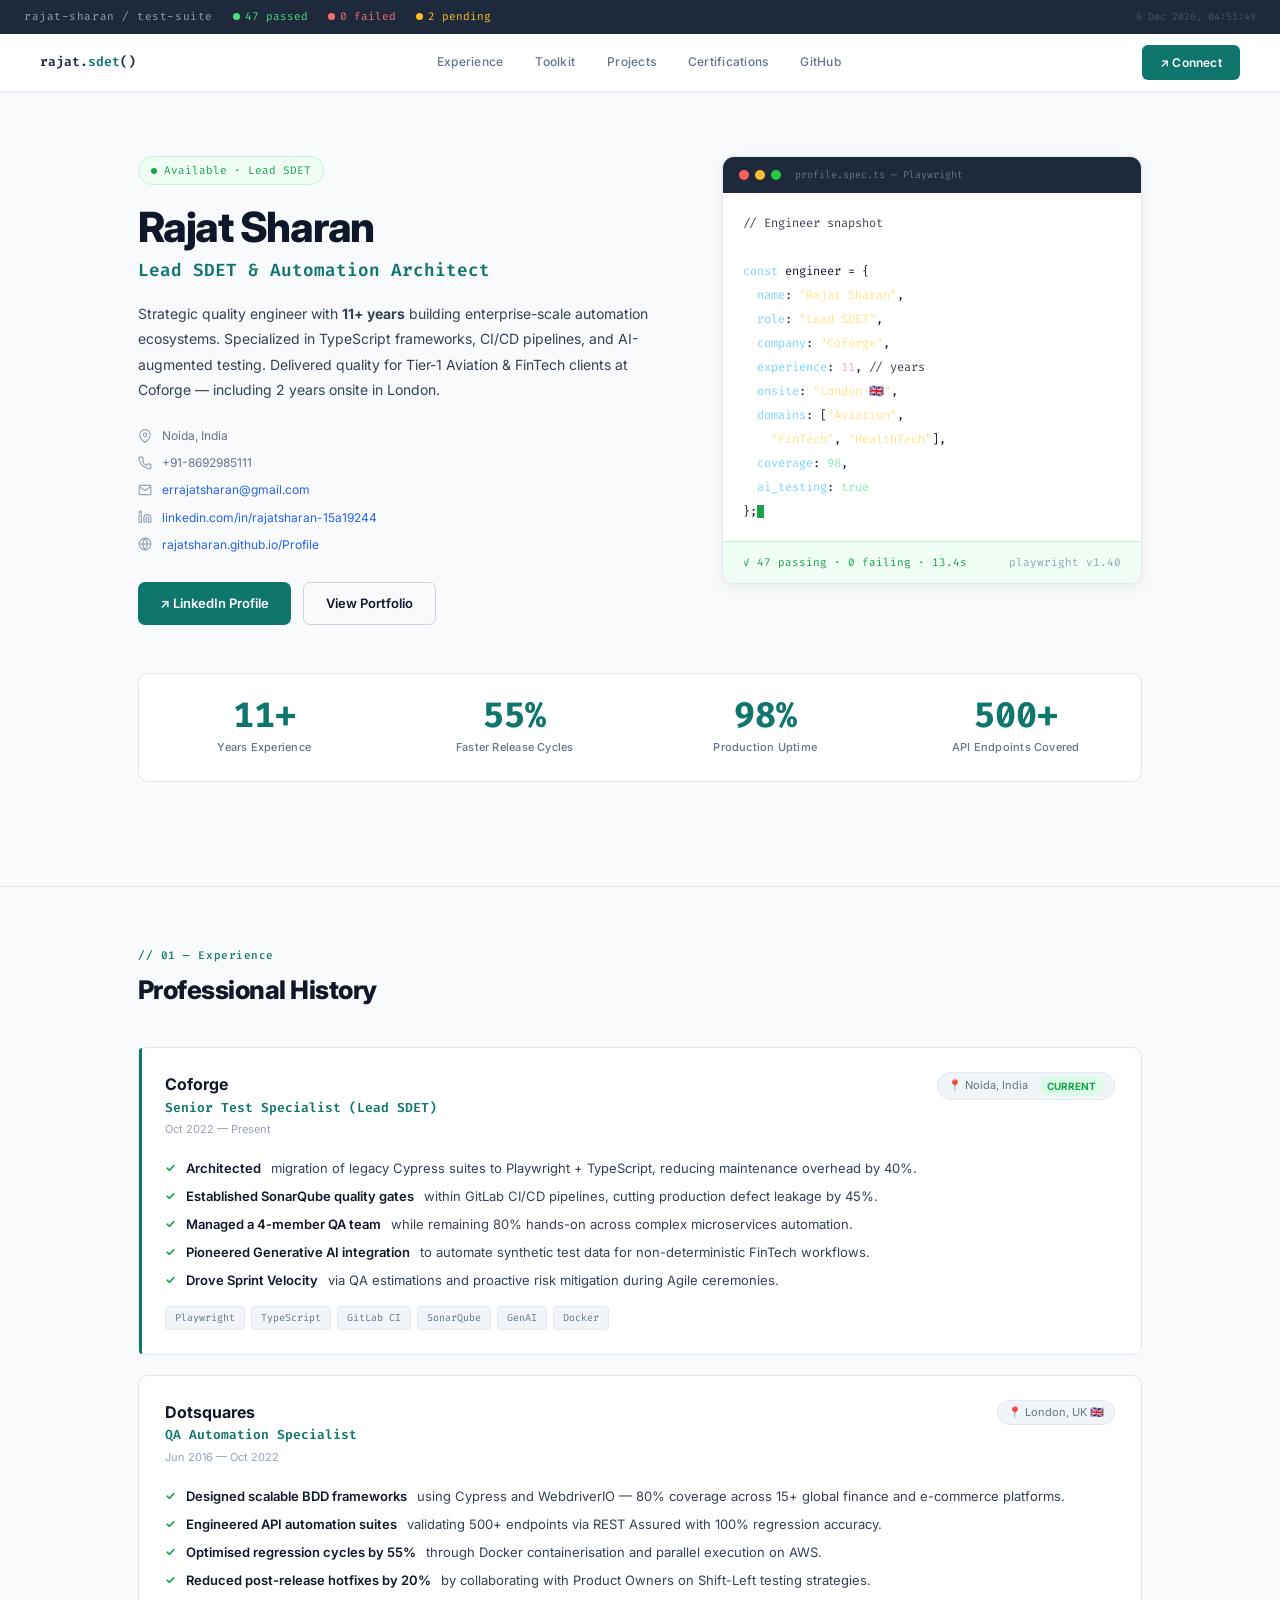
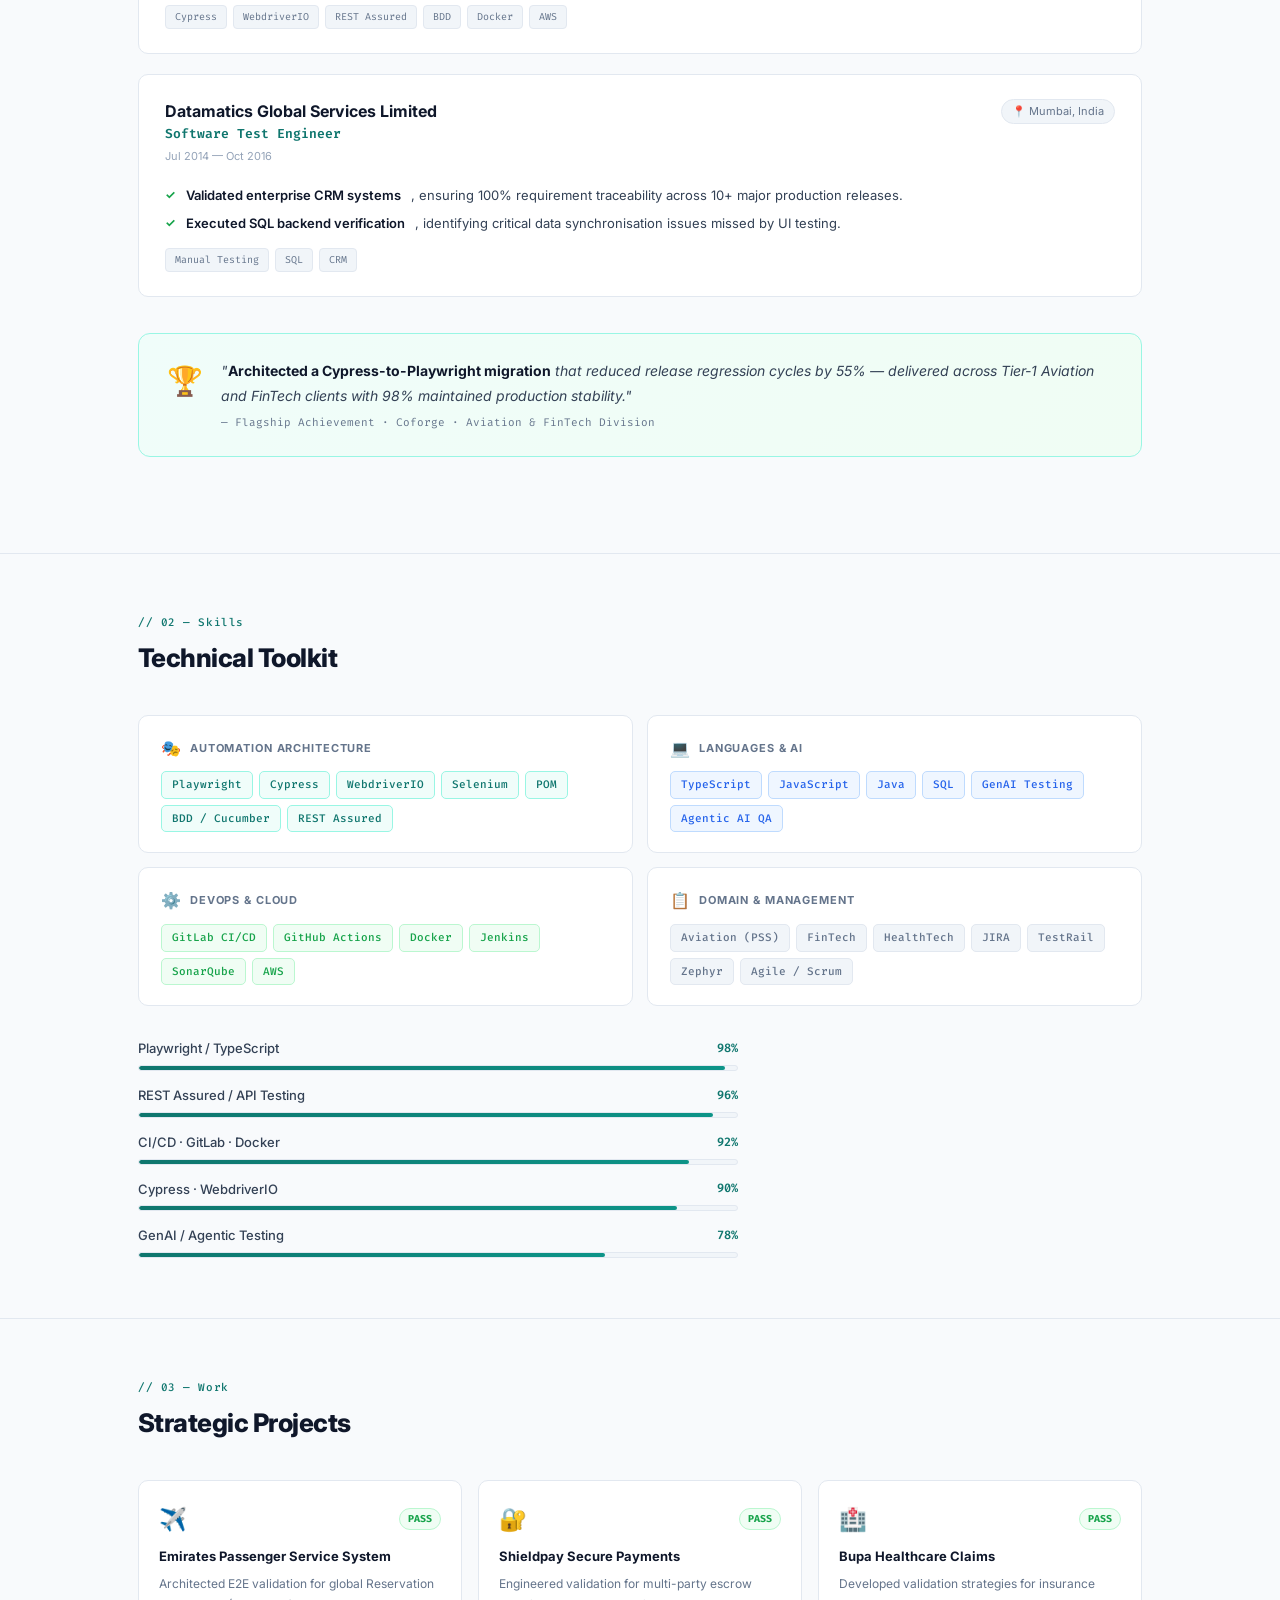
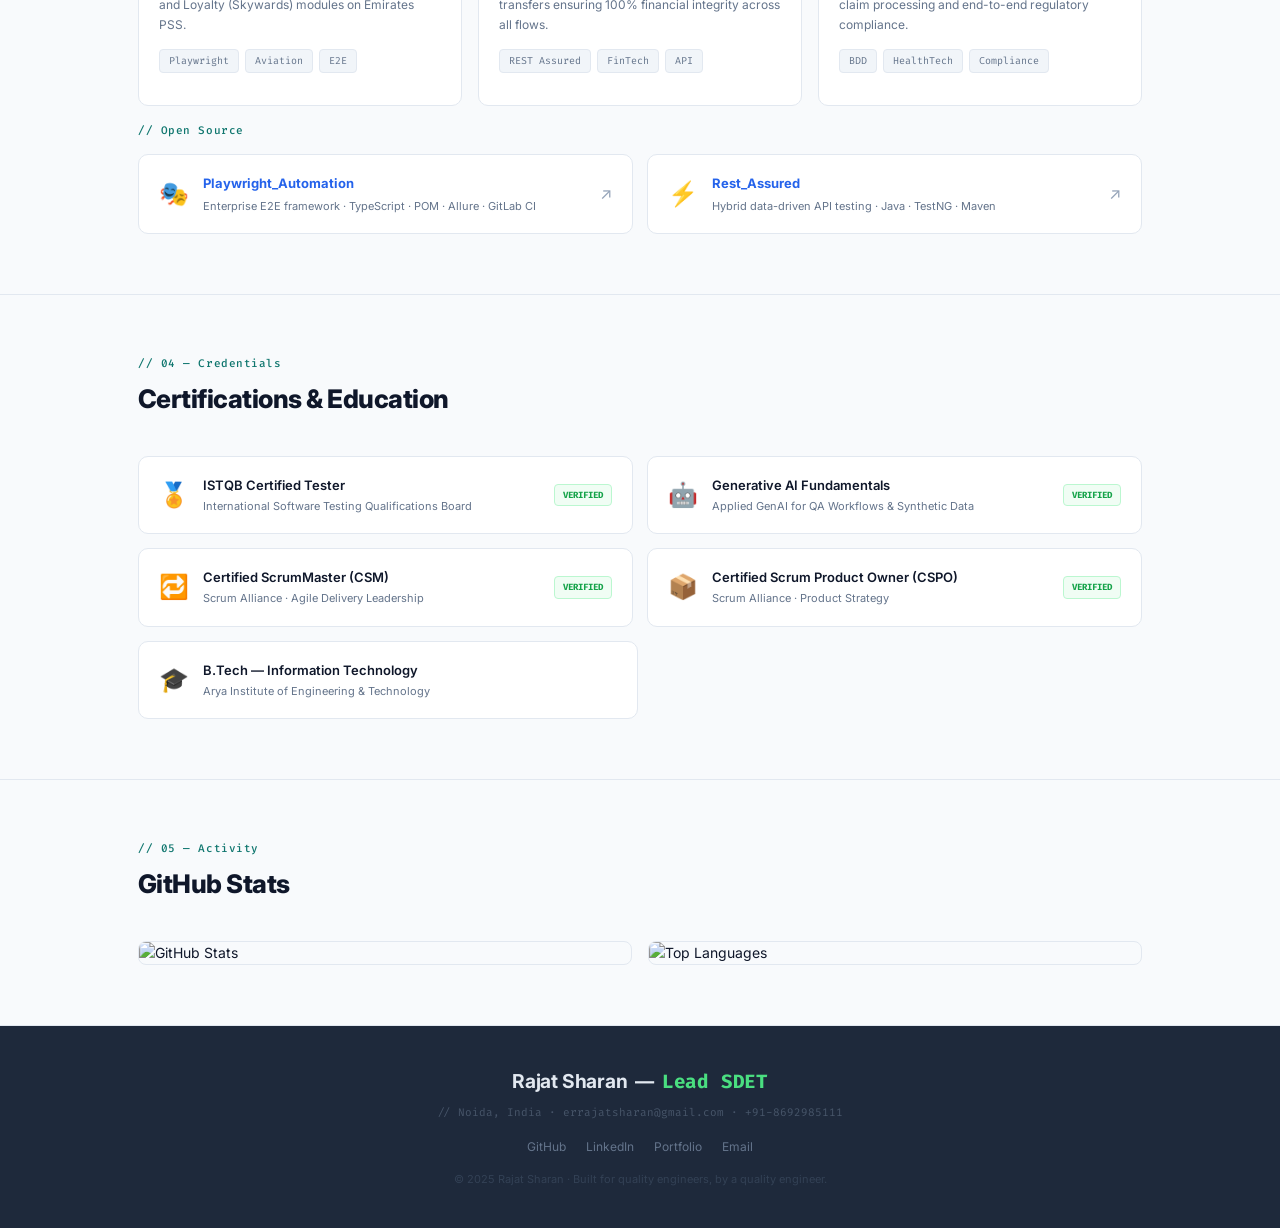
==== commit 591e2ad3: "Modify greeting output from 'Hello' to 'Goodbye'" ====
--- a/index.html
+++ b/index.html
@@ -1,608 +1,992 @@
 <!DOCTYPE html>
 <html lang="en">
 <head>
-  <meta charset="UTF-8" />
-  <meta name="viewport" content="width=device-width, initial-scale=1.0" />
-  <title>Rajat Sharan | Lead SDET</title>
-  <link href="https://fonts.googleapis.com/css2?family=Syne:wght@400;600;700;800&family=JetBrains+Mono:ital,wght@0,300;0,400;0,600;1,400&display=swap" rel="stylesheet" />
-  <style>
-    :root {
-      --bg: #06080f;
-      --surface: #0b0f1a;
-      --panel: #0f1520;
-      --border: rgba(0,220,255,0.1);
-      --accent: #00dcff;
-      --accent2: #a855f7;
-      --gold: #f59e0b;
-      --green: #10b981;
-      --text: #dde4f0;
-      --muted: #4a5e7a;
-      --glow-c: rgba(0,220,255,0.18);
-    }
-    *, *::before, *::after { box-sizing: border-box; margin: 0; padding: 0; }
-    html { scroll-behavior: smooth; }
-    body {
-      background: var(--bg); color: var(--text);
-      font-family: 'JetBrains Mono', monospace;
-      overflow-x: hidden;
-    }
-
-    body::before {
-      content: ''; position: fixed; inset: 0; z-index: 0; pointer-events: none;
-      opacity: 0.025;
-      background-image: url("data:image/svg+xml,%3Csvg viewBox='0 0 200 200' xmlns='http://www.w3.org/2000/svg'%3E%3Cfilter id='n'%3E%3CfeTurbulence type='fractalNoise' baseFrequency='0.9' numOctaves='4' stitchTiles='stitch'/%3E%3C/filter%3E%3Crect width='100%25' height='100%25' filter='url(%23n)'/%3E%3C/svg%3E");
-      background-size: 200px;
-    }
-
-    .bg-grid {
-      position: fixed; inset: 0; z-index: 0; pointer-events: none;
-      background-image:
-        linear-gradient(rgba(0,220,255,0.025) 1px, transparent 1px),
-        linear-gradient(90deg, rgba(0,220,255,0.025) 1px, transparent 1px);
-      background-size: 52px 52px;
-    }
-
-    .orb { position: fixed; border-radius: 50%; filter: blur(80px); pointer-events: none; z-index: 0; }
-    .orb1 { width: 500px; height: 500px; background: rgba(0,220,255,0.05); top: -150px; left: -100px; }
-    .orb2 { width: 400px; height: 400px; background: rgba(168,85,247,0.06); bottom: -100px; right: -100px; }
-
-    .wrap { position: relative; z-index: 1; max-width: 1080px; margin: 0 auto; padding: 0 36px; }
-
-    nav {
-      position: fixed; top: 0; left: 0; right: 0; z-index: 200;
-      background: rgba(6,8,15,0.88); backdrop-filter: blur(16px);
-      border-bottom: 1px solid var(--border);
-      padding: 14px 40px; display: flex; align-items: center; justify-content: space-between;
-    }
-    .nav-logo { font-family: 'Syne', sans-serif; font-size: 1rem; font-weight: 800; color: var(--accent); letter-spacing: 0.05em; }
-    .nav-links { display: flex; gap: 28px; }
-    .nav-links a { font-size: 10px; letter-spacing: 0.2em; text-transform: uppercase; color: var(--muted); text-decoration: none; transition: color 0.2s; }
-    .nav-links a:hover { color: var(--accent); }
-
-    .hero { min-height: 100vh; display: flex; align-items: center; padding: 100px 0 60px; }
-    .hero-grid { display: grid; grid-template-columns: 1.1fr 0.9fr; gap: 64px; align-items: center; width: 100%; }
-
-    .badge {
-      display: inline-flex; align-items: center; gap: 8px;
-      font-size: 10px; letter-spacing: 0.25em; text-transform: uppercase;
-      color: var(--accent); border: 1px solid var(--border);
-      padding: 6px 14px; border-radius: 2px; margin-bottom: 28px;
-      animation: rise 0.7s ease both;
-    }
-    .badge-dot { width: 6px; height: 6px; background: var(--green); border-radius: 50%; animation: pulse 2s ease infinite; }
-    @keyframes pulse { 0%,100%{opacity:1;transform:scale(1)} 50%{opacity:0.4;transform:scale(1.4)} }
-
-    h1 {
-      font-family: 'Syne', sans-serif; font-weight: 800;
-      font-size: clamp(3.2rem, 5.5vw, 5.5rem);
-      line-height: 0.92; letter-spacing: -0.03em;
-      animation: rise 0.7s 0.08s ease both;
-    }
-    h1 .solid { display: block; color: var(--text); }
-    h1 .outline { display: block; -webkit-text-stroke: 1.5px var(--accent); color: transparent; }
-
-    .hero-sub {
-      margin-top: 18px; font-size: 12px; color: var(--muted); letter-spacing: 0.08em;
-      animation: rise 0.7s 0.16s ease both;
-    }
-    .hero-sub span { color: var(--gold); }
-
-    .hero-desc {
-      margin-top: 20px; font-size: 12px; line-height: 2; color: #7a93b0; max-width: 460px;
-      animation: rise 0.7s 0.24s ease both;
-    }
-
-    .contact-row {
-      display: flex; flex-wrap: wrap; gap: 16px; margin-top: 24px;
-      animation: rise 0.7s 0.3s ease both;
-    }
-    .contact-item { font-size: 11px; color: var(--muted); display: flex; align-items: center; gap: 6px; }
-    .contact-item svg { opacity: 0.5; }
-    .contact-item a { color: var(--accent); text-decoration: none; }
-    .contact-item a:hover { text-decoration: underline; }
-
-    .cta-row { display: flex; gap: 14px; margin-top: 30px; flex-wrap: wrap; animation: rise 0.7s 0.36s ease both; }
-    .btn {
-      font-family: 'JetBrains Mono', monospace; font-size: 11px; letter-spacing: 0.1em;
-      padding: 11px 22px; border-radius: 3px; text-decoration: none;
-      transition: all 0.25s; display: inline-flex; align-items: center; gap: 8px;
-    }
-    .btn-p { background: var(--accent); color: #000; font-weight: 600; }
-    .btn-p:hover { background: #fff; box-shadow: 0 0 24px var(--glow-c); }
-    .btn-g { background: transparent; color: var(--text); border: 1px solid var(--border); }
-    .btn-g:hover { border-color: var(--accent); color: var(--accent); }
-
-    .term {
-      background: #080d14; border: 1px solid var(--border); border-radius: 8px;
-      overflow: hidden; box-shadow: 0 0 40px var(--glow-c), 0 40px 80px rgba(0,0,0,0.6);
-      animation: rise 0.7s 0.2s ease both;
-    }
-    .term-bar {
-      background: #0e1520; padding: 11px 16px; border-bottom: 1px solid var(--border);
-      display: flex; align-items: center; gap: 7px;
-    }
-    .dot { width: 11px; height: 11px; border-radius: 50%; }
-    .dr{background:#ff5f57;} .dy{background:#febc2e;} .dg{background:#28c840;}
-    .term-ttl { font-size: 10px; color: var(--muted); margin-left: 8px; letter-spacing: 0.08em; }
-    .term-body { padding: 22px 24px; font-size: 12px; line-height: 2.1; }
-    .tc { color: #2d4060; } .tk { color: var(--accent2); } .ts { color: var(--gold); }
-    .tv { color: var(--accent); } .tn { color: #f87171; }
-    .tcur {
-      display: inline-block; width: 7px; height: 14px; background: var(--accent);
-      vertical-align: middle; animation: blink 1.1s step-end infinite;
-    }
-    @keyframes blink { 0%,100%{opacity:1}50%{opacity:0} }
-
-    .stats {
-      display: grid; grid-template-columns: repeat(4,1fr);
-      border: 1px solid var(--border); border-radius: 6px; overflow: hidden;
-      background: var(--border); gap: 1px; margin: 56px 0;
-    }
-    .stat { background: var(--surface); padding: 28px 16px; text-align: center; transition: background 0.3s; }
-    .stat:hover { background: #0d1a28; }
-    .sn {
-      font-family: 'Syne', sans-serif; font-size: 2.6rem; font-weight: 800;
-      color: var(--accent); display: block; line-height: 1;
-      text-shadow: 0 0 20px rgba(0,220,255,0.4);
-    }
-    .sl { font-size: 9px; letter-spacing: 0.2em; text-transform: uppercase; color: var(--muted); margin-top: 6px; display: block; }
-
-    section { padding: 72px 0; }
-    .eyebrow { font-size: 9px; letter-spacing: 0.35em; text-transform: uppercase; color: var(--accent); margin-bottom: 10px; }
-    .sec-title {
-      font-family: 'Syne', sans-serif; font-size: clamp(1.7rem,3vw,2.6rem);
-      font-weight: 800; line-height: 1.05; letter-spacing: -0.02em; margin-bottom: 44px;
-    }
-    .sec-title em { font-style: normal; color: var(--accent); }
-
-    .toolkit-cats { display: grid; grid-template-columns: 1fr 1fr; gap: 16px; }
-    .tk-cat {
-      background: var(--surface); border: 1px solid var(--border);
-      border-radius: 6px; padding: 22px 24px;
-      transition: border-color 0.3s, transform 0.3s;
-      position: relative; overflow: hidden;
-    }
-    .tk-cat::before {
-      content: ''; position: absolute; left: 0; top: 0; bottom: 0; width: 2px;
-      background: linear-gradient(to bottom, var(--accent), var(--accent2));
-      transform: scaleY(0); transform-origin: top; transition: transform 0.3s;
-    }
-    .tk-cat:hover { border-color: rgba(0,220,255,0.25); transform: translateX(4px); }
-    .tk-cat:hover::before { transform: scaleY(1); }
-    .tk-label { font-size: 9px; letter-spacing: 0.2em; text-transform: uppercase; color: var(--accent); margin-bottom: 10px; }
-    .tk-items { font-size: 11px; color: #7a93b0; line-height: 2; }
-
-    .exp-list { display: flex; flex-direction: column; gap: 24px; }
-    .exp-card {
-      background: var(--surface); border: 1px solid var(--border);
-      border-radius: 6px; padding: 28px 30px;
-      transition: border-color 0.3s, box-shadow 0.3s;
-      position: relative;
-    }
-    .exp-card:hover { border-color: rgba(0,220,255,0.25); box-shadow: 0 0 30px var(--glow-c); }
-    .exp-header { display: flex; justify-content: space-between; align-items: flex-start; flex-wrap: wrap; gap: 8px; margin-bottom: 4px; }
-    .exp-company { font-family: 'Syne', sans-serif; font-size: 1.05rem; font-weight: 700; }
-    .exp-loc { font-size: 10px; color: var(--muted); display: flex; align-items: center; gap: 5px; }
-    .exp-role { font-size: 11px; color: var(--accent); letter-spacing: 0.05em; margin-bottom: 4px; }
-    .exp-dates { font-size: 10px; color: var(--gold); letter-spacing: 0.1em; margin-bottom: 14px; }
-    .exp-card ul { padding-left: 18px; }
-    .exp-card li { font-size: 11px; color: #7a93b0; line-height: 1.9; margin-bottom: 4px; }
-    .exp-card li b { color: var(--text); font-weight: 600; }
-    .exp-tag {
-      position: absolute; top: 20px; right: 20px;
-      font-size: 9px; letter-spacing: 0.15em; text-transform: uppercase;
-      padding: 3px 10px; border-radius: 20px; border: 1px solid var(--border); color: var(--muted);
-    }
-
-    .proj-grid { display: grid; grid-template-columns: 1fr 1fr 1fr; gap: 16px; }
-    .proj-card {
-      background: var(--surface); border: 1px solid var(--border);
-      border-radius: 6px; padding: 24px 22px;
-      transition: all 0.3s; position: relative; overflow: hidden;
-    }
-    .proj-card::after {
-      content: ''; position: absolute; inset: 0;
-      background: radial-gradient(circle at 80% 0%, rgba(0,220,255,0.06), transparent 60%);
-      opacity: 0; transition: opacity 0.3s;
-    }
-    .proj-card:hover { border-color: rgba(0,220,255,0.3); transform: translateY(-3px); }
-    .proj-card:hover::after { opacity: 1; }
-    .proj-icon { font-size: 1.5rem; margin-bottom: 12px; }
-    .proj-name { font-family: 'Syne', sans-serif; font-size: 0.9rem; font-weight: 700; margin-bottom: 8px; }
-    .proj-desc { font-size: 11px; color: #7a93b0; line-height: 1.8; }
-
-    .cert-grid { display: grid; grid-template-columns: repeat(2, 1fr); gap: 14px; }
-    .cert-item {
-      background: var(--surface); border: 1px solid var(--border);
-      border-radius: 5px; padding: 16px 20px;
-      display: flex; align-items: center; gap: 14px;
-      transition: border-color 0.3s;
-    }
-    .cert-item:hover { border-color: rgba(0,220,255,0.3); }
-    .cert-icon { font-size: 1.4rem; flex-shrink: 0; }
-    .cert-name { font-size: 11px; font-weight: 600; color: var(--text); }
-    .cert-body { font-size: 10px; color: var(--muted); margin-top: 2px; }
-
-    .quote {
-      border-left: 2px solid var(--accent); padding: 22px 28px;
-      background: var(--surface); border-radius: 0 6px 6px 0; margin: 56px 0;
-      position: relative;
-    }
-    .quote::before {
-      content: '"'; font-family: 'Syne', sans-serif; font-size: 5rem;
-      color: var(--accent); opacity: 0.08; position: absolute;
-      top: -8px; left: 16px; line-height: 1;
-    }
-    .quote p { font-size: 14px; line-height: 1.9; font-style: italic; color: #b0c4d8; }
-    .quote cite { font-size: 10px; color: var(--muted); margin-top: 8px; display: block; letter-spacing: 0.12em; text-transform: uppercase; }
-
-    .gh-grid { display: grid; grid-template-columns: 1fr 1fr; gap: 18px; }
-    .gh-img { width: 100%; border-radius: 6px; border: 1px solid var(--border); transition: box-shadow 0.3s; }
-    .gh-img:hover { box-shadow: 0 0 28px var(--glow-c); }
-
-    footer { border-top: 1px solid var(--border); padding: 48px 0; text-align: center; }
-    .f-name { font-family: 'Syne', sans-serif; font-size: 1.8rem; font-weight: 800; letter-spacing: -0.02em; }
-    .f-name span { color: var(--accent); }
-    .f-links { display: flex; gap: 24px; justify-content: center; margin-top: 18px; flex-wrap: wrap; }
-    .f-links a { font-size: 11px; color: var(--muted); text-decoration: none; letter-spacing: 0.12em; text-transform: uppercase; transition: color 0.2s; }
-    .f-links a:hover { color: var(--accent); }
-    .f-copy { font-size: 10px; color: #1e2d3d; margin-top: 18px; letter-spacing: 0.1em; }
-
-    .r { opacity: 0; transform: translateY(22px); transition: opacity 0.6s ease, transform 0.6s ease; }
-    .r.v { opacity: 1; transform: none; }
-    @keyframes rise { from{opacity:0;transform:translateY(18px)}to{opacity:1;transform:none} }
-
-    @media(max-width:768px){
-      .hero-grid{grid-template-columns:1fr}
-      .stats{grid-template-columns:1fr 1fr}
-      .toolkit-cats{grid-template-columns:1fr}
-      .proj-grid{grid-template-columns:1fr}
-      .gh-grid{grid-template-columns:1fr}
-      .cert-grid{grid-template-columns:1fr}
-      .nav-links{display:none}
-    }
-  </style>
+<meta charset="UTF-8"/>
+<meta name="viewport" content="width=device-width, initial-scale=1.0"/>
+<title>Rajat Sharan — Lead SDET</title>
+<link href="https://fonts.googleapis.com/css2?family=Fira+Code:wght@300;400;500;600&family=Inter:wght@400;500;600;700;800&display=swap" rel="stylesheet"/>
+<style>
+:root {
+  --bg:       #f8fafc;
+  --surface:  #ffffff;
+  --panel:    #f1f5f9;
+  --border:   #e2e8f0;
+  --border2:  #cbd5e1;
+  --pass:     #16a34a;
+  --pass-bg:  #f0fdf4;
+  --pass-b:   #bbf7d0;
+  --fail:     #dc2626;
+  --warn:     #d97706;
+  --warn-bg:  #fffbeb;
+  --info:     #2563eb;
+  --info-bg:  #eff6ff;
+  --info-b:   #bfdbfe;
+  --text:     #0f172a;
+  --text2:    #334155;
+  --muted:    #64748b;
+  --dim:      #94a3b8;
+  --code:     #1e293b;
+  --code-bg:  #f8fafc;
+  --accent:   #0f766e;
+  --accent-bg:#f0fdfa;
+  --accent-b: #99f6e4;
+}
+
+*, *::before, *::after { box-sizing: border-box; margin: 0; padding: 0; }
+html { scroll-behavior: smooth; }
+body {
+  background: var(--bg);
+  color: var(--text);
+  font-family: 'Inter', sans-serif;
+  font-size: 14px;
+  line-height: 1.6;
+}
+
+/* ── TOPBAR ── */
+.topbar {
+  background: var(--code);
+  padding: 8px 24px;
+  display: flex;
+  align-items: center;
+  justify-content: space-between;
+  font-family: 'Fira Code', monospace;
+  font-size: 11px;
+}
+.tb-left { display: flex; gap: 20px; align-items: center; color: #64748b; }
+.tb-pass { color: #4ade80; display: flex; align-items: center; gap: 5px; }
+.tb-fail { color: #f87171; display: flex; align-items: center; gap: 5px; }
+.tb-pend { color: #fbbf24; display: flex; align-items: center; gap: 5px; }
+.tb-dot  { width: 7px; height: 7px; border-radius: 50%; background: currentColor; }
+.tb-right { color: #475569; font-size: 10px; }
+
+/* ── NAV ── */
+nav {
+  background: var(--surface);
+  border-bottom: 1px solid var(--border);
+  padding: 0 40px;
+  display: flex;
+  align-items: center;
+  justify-content: space-between;
+  position: sticky;
+  top: 0;
+  z-index: 100;
+  box-shadow: 0 1px 3px rgba(0,0,0,0.06);
+}
+.nav-logo {
+  font-family: 'Fira Code', monospace;
+  font-size: 13px;
+  font-weight: 600;
+  color: var(--code);
+  padding: 16px 0;
+}
+.nav-logo span { color: var(--accent); }
+.nav-links { display: flex; }
+.nav-link {
+  font-size: 12px;
+  font-weight: 500;
+  color: var(--muted);
+  text-decoration: none;
+  padding: 18px 16px;
+  border-bottom: 2px solid transparent;
+  transition: all 0.2s;
+  letter-spacing: 0.02em;
+}
+.nav-link:hover { color: var(--text); border-bottom-color: var(--accent); }
+.nav-cta {
+  background: var(--accent);
+  color: #fff;
+  font-size: 12px;
+  font-weight: 600;
+  padding: 8px 18px;
+  border-radius: 6px;
+  text-decoration: none;
+  transition: all 0.2s;
+  letter-spacing: 0.02em;
+}
+.nav-cta:hover { background: #0d6660; }
+
+/* ── LAYOUT ── */
+.container { max-width: 1060px; margin: 0 auto; padding: 0 28px; }
+
+/* ── HERO ── */
+.hero {
+  padding: 64px 0 56px;
+  border-bottom: 1px solid var(--border);
+}
+.hero-grid {
+  display: grid;
+  grid-template-columns: 1fr 420px;
+  gap: 60px;
+  align-items: start;
+}
+.hero-badge {
+  display: inline-flex;
+  align-items: center;
+  gap: 7px;
+  font-family: 'Fira Code', monospace;
+  font-size: 11px;
+  color: var(--pass);
+  background: var(--pass-bg);
+  border: 1px solid var(--pass-b);
+  padding: 5px 12px;
+  border-radius: 20px;
+  margin-bottom: 20px;
+}
+.badge-dot {
+  width: 6px; height: 6px;
+  background: var(--pass);
+  border-radius: 50%;
+  animation: blink 2s ease infinite;
+}
+@keyframes blink { 0%,100%{opacity:1} 50%{opacity:.3} }
+
+h1 {
+  font-size: 2.6rem;
+  font-weight: 800;
+  color: var(--text);
+  line-height: 1.1;
+  letter-spacing: -0.03em;
+  margin-bottom: 6px;
+}
+.hero-title-sub {
+  font-size: 1.1rem;
+  font-weight: 600;
+  color: var(--accent);
+  margin-bottom: 16px;
+  font-family: 'Fira Code', monospace;
+}
+.hero-desc {
+  font-size: 14px;
+  color: var(--text2);
+  line-height: 1.8;
+  max-width: 520px;
+  margin-bottom: 24px;
+}
+.contact-list {
+  display: flex;
+  flex-direction: column;
+  gap: 8px;
+  margin-bottom: 28px;
+}
+.c-item {
+  display: flex;
+  align-items: center;
+  gap: 10px;
+  font-size: 12px;
+  color: var(--muted);
+}
+.c-item svg { color: var(--dim); flex-shrink: 0; }
+.c-item a { color: var(--info); text-decoration: none; }
+.c-item a:hover { text-decoration: underline; }
+.hero-btns { display: flex; gap: 12px; flex-wrap: wrap; }
+.btn {
+  font-size: 13px;
+  font-weight: 600;
+  padding: 10px 22px;
+  border-radius: 7px;
+  text-decoration: none;
+  transition: all 0.2s;
+  display: inline-flex;
+  align-items: center;
+  gap: 8px;
+}
+.btn-solid { background: var(--accent); color: #fff; }
+.btn-solid:hover { background: #0d6660; }
+.btn-outline { background: transparent; color: var(--text); border: 1px solid var(--border2); }
+.btn-outline:hover { border-color: var(--accent); color: var(--accent); }
+
+/* ── SNAPSHOT CARD ── */
+.snapshot {
+  background: var(--surface);
+  border: 1px solid var(--border);
+  border-radius: 12px;
+  overflow: hidden;
+  box-shadow: 0 4px 16px rgba(0,0,0,0.06);
+}
+.snap-header {
+  background: var(--code);
+  padding: 10px 16px;
+  display: flex;
+  align-items: center;
+  gap: 6px;
+}
+.snap-dot { width: 10px; height: 10px; border-radius: 50%; }
+.sd1{background:#ff5f57;} .sd2{background:#febc2e;} .sd3{background:#28c840;}
+.snap-title { font-family: 'Fira Code', monospace; font-size: 10px; color: #64748b; margin-left: 8px; }
+.snap-body { padding: 18px 20px; font-family: 'Fira Code', monospace; font-size: 12px; line-height: 2; }
+.sk { color: #7dd3fc; } .sv { color: #86efac; } .ss { color: #fde68a; }
+.sn { color: #f9a8d4; } .sc { color: #374151; }
+.snap-run {
+  background: var(--pass-bg);
+  border-top: 1px solid var(--pass-b);
+  padding: 12px 20px;
+  font-family: 'Fira Code', monospace;
+  font-size: 11px;
+  color: var(--pass);
+  display: flex;
+  align-items: center;
+  justify-content: space-between;
+}
+.snap-run .run-right { color: var(--dim); }
+.cur { display: inline-block; width: 7px; height: 13px; background: var(--pass); vertical-align: middle; animation: cur .9s step-end infinite; }
+@keyframes cur { 0%,100%{opacity:1} 50%{opacity:0} }
+
+/* ── STATS ROW ── */
+.stats-row {
+  display: grid;
+  grid-template-columns: repeat(4, 1fr);
+  gap: 0;
+  border: 1px solid var(--border);
+  border-radius: 10px;
+  overflow: hidden;
+  margin: 48px 0;
+  background: var(--border);
+}
+.stat-cell {
+  background: var(--surface);
+  padding: 24px 20px;
+  text-align: center;
+  transition: background 0.2s;
+}
+.stat-cell:hover { background: var(--panel); }
+.stat-n {
+  font-size: 2.2rem;
+  font-weight: 800;
+  color: var(--accent);
+  display: block;
+  line-height: 1;
+  font-family: 'Fira Code', monospace;
+}
+.stat-l {
+  font-size: 11px;
+  color: var(--muted);
+  margin-top: 6px;
+  display: block;
+  font-weight: 500;
+  letter-spacing: 0.02em;
+}
+
+/* ── SECTION LAYOUT ── */
+section { padding: 60px 0; border-bottom: 1px solid var(--border); }
+section:last-child { border-bottom: none; }
+.sec-label {
+  font-family: 'Fira Code', monospace;
+  font-size: 11px;
+  color: var(--accent);
+  font-weight: 500;
+  margin-bottom: 6px;
+  letter-spacing: 0.05em;
+}
+.sec-title {
+  font-size: 1.6rem;
+  font-weight: 800;
+  color: var(--text);
+  letter-spacing: -0.02em;
+  margin-bottom: 36px;
+}
+
+/* ── EXPERIENCE ── */
+.exp-list { display: flex; flex-direction: column; gap: 20px; }
+.exp-card {
+  background: var(--surface);
+  border: 1px solid var(--border);
+  border-radius: 10px;
+  padding: 24px 26px;
+  transition: border-color 0.2s, box-shadow 0.2s;
+  position: relative;
+}
+.exp-card:hover { border-color: var(--accent-b); box-shadow: 0 4px 20px rgba(15,118,110,0.06); }
+.exp-card.current::before {
+  content: '';
+  position: absolute;
+  left: 0; top: 0; bottom: 0;
+  width: 3px;
+  background: var(--accent);
+  border-radius: 3px 0 0 3px;
+}
+.exp-top {
+  display: flex;
+  justify-content: space-between;
+  align-items: flex-start;
+  flex-wrap: wrap;
+  gap: 10px;
+  margin-bottom: 4px;
+}
+.exp-company {
+  font-size: 1rem;
+  font-weight: 700;
+  color: var(--text);
+}
+.exp-loc {
+  font-size: 11px;
+  color: var(--muted);
+  display: flex;
+  align-items: center;
+  gap: 5px;
+  background: var(--panel);
+  padding: 3px 10px;
+  border-radius: 20px;
+  border: 1px solid var(--border);
+}
+.exp-role { font-size: 13px; color: var(--accent); font-weight: 600; margin-bottom: 3px; font-family: 'Fira Code', monospace; }
+.exp-date { font-size: 11px; color: var(--dim); margin-bottom: 14px; }
+.exp-bullets { list-style: none; display: flex; flex-direction: column; gap: 6px; }
+.exp-bullets li {
+  font-size: 13px;
+  color: var(--text2);
+  display: flex;
+  gap: 10px;
+  line-height: 1.7;
+}
+.exp-bullets li::before {
+  content: '✓';
+  color: var(--pass);
+  font-weight: 700;
+  flex-shrink: 0;
+  margin-top: 1px;
+  font-size: 12px;
+}
+.exp-bullets b { color: var(--text); font-weight: 600; }
+.exp-tags { display: flex; flex-wrap: wrap; gap: 6px; margin-top: 14px; }
+.tag {
+  font-family: 'Fira Code', monospace;
+  font-size: 10px;
+  padding: 3px 9px;
+  border-radius: 4px;
+  background: var(--panel);
+  color: var(--muted);
+  border: 1px solid var(--border);
+}
+
+/* ── TOOLKIT ── */
+.toolkit-grid { display: grid; grid-template-columns: 1fr 1fr; gap: 14px; }
+.tk-block {
+  background: var(--surface);
+  border: 1px solid var(--border);
+  border-radius: 10px;
+  padding: 20px 22px;
+  transition: border-color 0.2s;
+}
+.tk-block:hover { border-color: var(--accent-b); }
+.tk-head {
+  font-size: 11px;
+  font-weight: 700;
+  text-transform: uppercase;
+  letter-spacing: 0.08em;
+  color: var(--muted);
+  margin-bottom: 10px;
+  display: flex;
+  align-items: center;
+  gap: 8px;
+}
+.tk-icon { font-size: 1rem; }
+.tk-tags { display: flex; flex-wrap: wrap; gap: 6px; }
+.tk-tag {
+  font-family: 'Fira Code', monospace;
+  font-size: 11px;
+  padding: 4px 10px;
+  border-radius: 5px;
+  font-weight: 500;
+}
+.tt-green { background: var(--pass-bg); color: var(--pass); border: 1px solid var(--pass-b); }
+.tt-blue  { background: var(--info-bg); color: var(--info); border: 1px solid var(--info-b); }
+.tt-teal  { background: var(--accent-bg); color: var(--accent); border: 1px solid var(--accent-b); }
+.tt-gray  { background: var(--panel); color: var(--muted); border: 1px solid var(--border); }
+
+/* ── SKILL BARS ── */
+.skill-list { display: flex; flex-direction: column; gap: 14px; }
+.skill-item {}
+.skill-top { display: flex; justify-content: space-between; align-items: center; margin-bottom: 6px; }
+.skill-name { font-size: 13px; font-weight: 500; color: var(--text2); }
+.skill-pct { font-family: 'Fira Code', monospace; font-size: 12px; color: var(--accent); font-weight: 600; }
+.skill-bar { height: 6px; background: var(--panel); border-radius: 3px; overflow: hidden; border: 1px solid var(--border); }
+.skill-fill { height: 100%; border-radius: 3px; background: linear-gradient(90deg, var(--accent), #0d9488); transition: width 1.4s ease; width: 0; }
+
+/* ── PROJECTS ── */
+.proj-grid { display: grid; grid-template-columns: 1fr 1fr 1fr; gap: 16px; margin-bottom: 16px; }
+.proj-card {
+  background: var(--surface);
+  border: 1px solid var(--border);
+  border-radius: 10px;
+  padding: 20px;
+  transition: border-color 0.2s, box-shadow 0.2s, transform 0.2s;
+}
+.proj-card:hover { border-color: var(--accent-b); box-shadow: 0 4px 16px rgba(15,118,110,0.08); transform: translateY(-2px); }
+.pc-top { display: flex; align-items: center; justify-content: space-between; margin-bottom: 10px; }
+.pc-icon { font-size: 1.4rem; }
+.pc-status { font-size: 10px; font-weight: 700; padding: 2px 8px; border-radius: 20px; background: var(--pass-bg); color: var(--pass); border: 1px solid var(--pass-b); font-family: 'Fira Code', monospace; }
+.pc-name { font-size: 13px; font-weight: 700; color: var(--text); margin-bottom: 7px; }
+.pc-desc { font-size: 12px; color: var(--muted); line-height: 1.7; margin-bottom: 12px; }
+.pc-link { font-size: 11px; color: var(--info); text-decoration: none; font-weight: 600; display: flex; align-items: center; gap: 5px; }
+.pc-link:hover { text-decoration: underline; }
+
+.repo-grid { display: grid; grid-template-columns: 1fr 1fr; gap: 14px; }
+.repo-card {
+  background: var(--surface);
+  border: 1px solid var(--border);
+  border-radius: 10px;
+  padding: 18px 20px;
+  text-decoration: none;
+  display: flex;
+  align-items: center;
+  gap: 14px;
+  transition: all 0.2s;
+}
+.repo-card:hover { border-color: var(--accent-b); box-shadow: 0 3px 12px rgba(15,118,110,0.07); }
+.repo-icon { font-size: 1.5rem; flex-shrink: 0; }
+.repo-name { font-size: 13px; font-weight: 700; color: var(--info); margin-bottom: 4px; }
+.repo-desc { font-size: 11px; color: var(--muted); line-height: 1.6; }
+.repo-arrow { margin-left: auto; color: var(--dim); font-size: 16px; }
+
+/* ── CERTS ── */
+.cert-grid { display: grid; grid-template-columns: repeat(2, 1fr); gap: 14px; }
+.cert-card {
+  background: var(--surface);
+  border: 1px solid var(--border);
+  border-radius: 10px;
+  padding: 18px 20px;
+  display: flex;
+  align-items: center;
+  gap: 14px;
+  transition: border-color 0.2s;
+}
+.cert-card:hover { border-color: var(--accent-b); }
+.cert-icon { font-size: 1.5rem; flex-shrink: 0; }
+.cert-name { font-size: 13px; font-weight: 600; color: var(--text); }
+.cert-sub { font-size: 11px; color: var(--muted); margin-top: 2px; }
+.cert-badge {
+  margin-left: auto;
+  font-family: 'Fira Code', monospace;
+  font-size: 9px;
+  font-weight: 700;
+  padding: 3px 8px;
+  border-radius: 4px;
+  background: var(--pass-bg);
+  color: var(--pass);
+  border: 1px solid var(--pass-b);
+  flex-shrink: 0;
+}
+.edu-card {
+  background: var(--surface);
+  border: 1px solid var(--border);
+  border-radius: 10px;
+  padding: 18px 20px;
+  display: flex;
+  align-items: center;
+  gap: 14px;
+  margin-top: 14px;
+  max-width: 500px;
+}
+.edu-name { font-size: 13px; font-weight: 600; color: var(--text); }
+.edu-sub { font-size: 11px; color: var(--muted); margin-top: 2px; }
+
+/* ── ACHIEVEMENT QUOTE ── */
+.achievement {
+  background: linear-gradient(135deg, var(--accent-bg), var(--pass-bg));
+  border: 1px solid var(--accent-b);
+  border-radius: 12px;
+  padding: 24px 28px;
+  display: flex;
+  gap: 18px;
+  align-items: flex-start;
+  margin: 36px 0;
+}
+.ach-icon { font-size: 1.8rem; flex-shrink: 0; }
+.ach-text { font-size: 14px; color: var(--text2); line-height: 1.8; font-style: italic; }
+.ach-text b { color: var(--text); font-style: normal; }
+.ach-cite { font-size: 11px; color: var(--muted); margin-top: 6px; font-family: 'Fira Code', monospace; }
+
+/* ── GH STATS ── */
+.gh-grid { display: grid; grid-template-columns: 1fr 1fr; gap: 16px; }
+.gh-img { width: 100%; border-radius: 8px; border: 1px solid var(--border); transition: border-color 0.2s; }
+.gh-img:hover { border-color: var(--accent-b); }
+
+/* ── FOOTER ── */
+footer {
+  background: var(--code);
+  padding: 40px 0;
+  text-align: center;
+}
+.f-name { font-size: 1.2rem; font-weight: 700; color: #e2e8f0; letter-spacing: -0.01em; }
+.f-name span { color: #4ade80; font-family: 'Fira Code', monospace; }
+.f-sub { font-family: 'Fira Code', monospace; font-size: 11px; color: #475569; margin-top: 6px; }
+.f-links { display: flex; gap: 20px; justify-content: center; margin-top: 16px; }
+.f-links a { font-size: 12px; color: #64748b; text-decoration: none; transition: color 0.2s; }
+.f-links a:hover { color: #4ade80; }
+.f-copy { font-size: 11px; color: #334155; margin-top: 14px; }
+
+/* ── REVEAL ── */
+.rv { opacity: 0; transform: translateY(18px); transition: opacity 0.5s ease, transform 0.5s ease; }
+.rv.show { opacity: 1; transform: none; }
+
+@media(max-width: 768px) {
+  .hero-grid { grid-template-columns: 1fr; }
+  .stats-row { grid-template-columns: 1fr 1fr; }
+  .toolkit-grid { grid-template-columns: 1fr; }
+  .proj-grid { grid-template-columns: 1fr; }
+  .cert-grid { grid-template-columns: 1fr; }
+  .gh-grid { grid-template-columns: 1fr; }
+  .repo-grid { grid-template-columns: 1fr; }
+  .nav-links { display: none; }
+  h1 { font-size: 2rem; }
+}
+</style>
 </head>
 <body>
 
-  <div class="bg-grid"></div>
-  <div class="orb orb1"></div>
-  <div class="orb orb2"></div>
-
-  <nav>
-    <div class="nav-logo">RS_</div>
-    <div class="nav-links">
-      <a href="#toolkit">Toolkit</a>
-      <a href="#experience">Experience</a>
-      <a href="#projects">Projects</a>
-      <a href="#certs">Certs</a>
-      <a href="#github">GitHub</a>
-    </div>
-  </nav>
-
-  <div class="hero">
-    <div class="wrap">
-      <div class="hero-grid">
+<!-- TOP STATUS BAR -->
+<div class="topbar">
+  <div class="tb-left">
+    <span style="color:#94a3b8; letter-spacing:.05em;">rajat-sharan / test-suite</span>
+    <span class="tb-pass"><span class="tb-dot"></span> 47 passed</span>
+    <span class="tb-fail"><span class="tb-dot"></span> 0 failed</span>
+    <span class="tb-pend"><span class="tb-dot"></span> 2 pending</span>
+  </div>
+  <div class="tb-right" id="topbar-clock">Loading...</div>
+</div>
+
+<!-- NAV -->
+<nav>
+  <div class="nav-logo">rajat.<span>sdet</span>()</div>
+  <div class="nav-links">
+    <a href="#experience" class="nav-link">Experience</a>
+    <a href="#toolkit" class="nav-link">Toolkit</a>
+    <a href="#projects" class="nav-link">Projects</a>
+    <a href="#certs" class="nav-link">Certifications</a>
+    <a href="#github" class="nav-link">GitHub</a>
+  </div>
+  <a href="https://www.linkedin.com/in/rajatsharan-15a19244" target="_blank" class="nav-cta">↗ Connect</a>
+</nav>
+
+<!-- HERO -->
+<div class="hero">
+  <div class="container">
+    <div class="hero-grid">
+      <div>
+        <div class="hero-badge"><span class="badge-dot"></span> Available · Lead SDET</div>
+        <h1>Rajat Sharan</h1>
+        <div class="hero-title-sub">Lead SDET &amp; Automation Architect</div>
+        <p class="hero-desc">
+          Strategic quality engineer with <strong>11+ years</strong> building enterprise-scale automation ecosystems. Specialized in TypeScript frameworks, CI/CD pipelines, and AI-augmented testing. Delivered quality for Tier-1 Aviation &amp; FinTech clients at Coforge — including 2 years onsite in London.
+        </p>
+        <div class="contact-list">
+          <div class="c-item">
+            <svg width="14" height="14" viewBox="0 0 24 24" fill="none" stroke="currentColor" stroke-width="2"><path d="M21 10c0 7-9 13-9 13s-9-6-9-13a9 9 0 0 1 18 0z"/><circle cx="12" cy="10" r="3"/></svg>
+            Noida, India
+          </div>
+          <div class="c-item">
+            <svg width="14" height="14" viewBox="0 0 24 24" fill="none" stroke="currentColor" stroke-width="2"><path d="M22 16.92v3a2 2 0 0 1-2.18 2 19.79 19.79 0 0 1-8.63-3.07A19.5 19.5 0 0 1 4.69 13 19.79 19.79 0 0 1 1.61 4.38 2 2 0 0 1 3.59 2h3a2 2 0 0 1 2 1.72c.127.96.361 1.903.7 2.81a2 2 0 0 1-.45 2.11L7.91 9.91a16 16 0 0 0 6.06 6.06l1.97-1.97a2 2 0 0 1 2.11-.45c.907.339 1.85.573 2.81.7A2 2 0 0 1 22 16.92z"/></svg>
+            +91-8692985111
+          </div>
+          <div class="c-item">
+            <svg width="14" height="14" viewBox="0 0 24 24" fill="none" stroke="currentColor" stroke-width="2"><path d="M4 4h16c1.1 0 2 .9 2 2v12c0 1.1-.9 2-2 2H4c-1.1 0-2-.9-2-2V6c0-1.1.9-2 2-2z"/><polyline points="22,6 12,13 2,6"/></svg>
+            <a href="mailto:errajatsharan@gmail.com">errajatsharan@gmail.com</a>
+          </div>
+          <div class="c-item">
+            <svg width="14" height="14" viewBox="0 0 24 24" fill="none" stroke="currentColor" stroke-width="2"><path d="M16 8a6 6 0 0 1 6 6v7h-4v-7a2 2 0 0 0-2-2 2 2 0 0 0-2 2v7h-4v-7a6 6 0 0 1 6-6z"/><rect x="2" y="9" width="4" height="12"/><circle cx="4" cy="4" r="2"/></svg>
+            <a href="https://www.linkedin.com/in/rajatsharan-15a19244" target="_blank">linkedin.com/in/rajatsharan-15a19244</a>
+          </div>
+          <div class="c-item">
+            <svg width="14" height="14" viewBox="0 0 24 24" fill="none" stroke="currentColor" stroke-width="2"><circle cx="12" cy="12" r="10"/><line x1="2" y1="12" x2="22" y2="12"/><path d="M12 2a15.3 15.3 0 0 1 4 10 15.3 15.3 0 0 1-4 10 15.3 15.3 0 0 1-4-10 15.3 15.3 0 0 1 4-10z"/></svg>
+            <a href="https://rajatsharan.github.io/Profile/" target="_blank">rajatsharan.github.io/Profile</a>
+          </div>
+        </div>
+        <div class="hero-btns">
+          <a href="https://www.linkedin.com/in/rajatsharan-15a19244" target="_blank" class="btn btn-solid">↗ LinkedIn Profile</a>
+          <a href="https://rajatsharan.github.io/Profile/" target="_blank" class="btn btn-outline">View Portfolio</a>
+        </div>
+      </div>
+
+      <!-- TERMINAL SNAPSHOT -->
+      <div class="snapshot">
+        <div class="snap-header">
+          <div class="snap-dot sd1"></div>
+          <div class="snap-dot sd2"></div>
+          <div class="snap-dot sd3"></div>
+          <span class="snap-title">profile.spec.ts — Playwright</span>
+        </div>
+        <div class="snap-body">
+          <div><span class="sc">// Engineer snapshot</span></div><br>
+          <div><span class="sk">const</span> engineer = {</div>
+          <div>&nbsp;&nbsp;<span class="sk">name</span>: <span class="ss">"Rajat Sharan"</span>,</div>
+          <div>&nbsp;&nbsp;<span class="sk">role</span>: <span class="ss">"Lead SDET"</span>,</div>
+          <div>&nbsp;&nbsp;<span class="sk">company</span>: <span class="ss">"Coforge"</span>,</div>
+          <div>&nbsp;&nbsp;<span class="sk">experience</span>: <span class="sn">11</span>,&nbsp;<span class="sc">// years</span></div>
+          <div>&nbsp;&nbsp;<span class="sk">onsite</span>: <span class="ss">"London 🇬🇧"</span>,</div>
+          <div>&nbsp;&nbsp;<span class="sk">domains</span>: [<span class="ss">"Aviation"</span>,</div>
+          <div>&nbsp;&nbsp;&nbsp;&nbsp;<span class="ss">"FinTech"</span>, <span class="ss">"HealthTech"</span>],</div>
+          <div>&nbsp;&nbsp;<span class="sk">coverage</span>: <span class="sv">98</span>,</div>
+          <div>&nbsp;&nbsp;<span class="sk">ai_testing</span>: <span class="sv">true</span></div>
+          <div>};<span class="cur"></span></div>
+        </div>
+        <div class="snap-run">
+          <span>✓ 47 passing · 0 failing · 13.4s</span>
+          <span class="run-right">playwright v1.40</span>
+        </div>
+      </div>
+    </div>
+
+    <!-- STATS -->
+    <div class="stats-row rv">
+      <div class="stat-cell">
+        <span class="stat-n" data-target="11" data-sfx="+">0</span>
+        <span class="stat-l">Years Experience</span>
+      </div>
+      <div class="stat-cell">
+        <span class="stat-n" data-target="55" data-sfx="%">0</span>
+        <span class="stat-l">Faster Release Cycles</span>
+      </div>
+      <div class="stat-cell">
+        <span class="stat-n" data-target="98" data-sfx="%">0</span>
+        <span class="stat-l">Production Uptime</span>
+      </div>
+      <div class="stat-cell">
+        <span class="stat-n" data-target="500" data-sfx="+">0</span>
+        <span class="stat-l">API Endpoints Covered</span>
+      </div>
+    </div>
+  </div>
+</div>
+
+<!-- EXPERIENCE -->
+<section id="experience">
+  <div class="container">
+    <p class="sec-label rv">// 01 — Experience</p>
+    <h2 class="sec-title rv">Professional History</h2>
+    <div class="exp-list">
+
+      <div class="exp-card current rv">
+        <div class="exp-top">
+          <div>
+            <div class="exp-company">Coforge</div>
+            <div class="exp-role">Senior Test Specialist (Lead SDET)</div>
+            <div class="exp-date">Oct 2022 — Present</div>
+          </div>
+          <div class="exp-loc">📍 Noida, India &nbsp;<span style="background:#dcfce7;color:#16a34a;padding:2px 8px;border-radius:20px;font-size:10px;font-weight:700;">CURRENT</span></div>
+        </div>
+        <ul class="exp-bullets">
+          <li><b>Architected</b> migration of legacy Cypress suites to Playwright + TypeScript, reducing maintenance overhead by 40%.</li>
+          <li><b>Established SonarQube quality gates</b> within GitLab CI/CD pipelines, cutting production defect leakage by 45%.</li>
+          <li><b>Managed a 4-member QA team</b> while remaining 80% hands-on across complex microservices automation.</li>
+          <li><b>Pioneered Generative AI integration</b> to automate synthetic test data for non-deterministic FinTech workflows.</li>
+          <li><b>Drove Sprint Velocity</b> via QA estimations and proactive risk mitigation during Agile ceremonies.</li>
+        </ul>
+        <div class="exp-tags">
+          <span class="tag">Playwright</span><span class="tag">TypeScript</span><span class="tag">GitLab CI</span><span class="tag">SonarQube</span><span class="tag">GenAI</span><span class="tag">Docker</span>
+        </div>
+      </div>
+
+      <div class="exp-card rv">
+        <div class="exp-top">
+          <div>
+            <div class="exp-company">Dotsquares</div>
+            <div class="exp-role">QA Automation Specialist</div>
+            <div class="exp-date">Jun 2016 — Oct 2022</div>
+          </div>
+          <div class="exp-loc">📍 London, UK 🇬🇧</div>
+        </div>
+        <ul class="exp-bullets">
+          <li><b>Designed scalable BDD frameworks</b> using Cypress and WebdriverIO — 80% coverage across 15+ global finance and e-commerce platforms.</li>
+          <li><b>Engineered API automation suites</b> validating 500+ endpoints via REST Assured with 100% regression accuracy.</li>
+          <li><b>Optimised regression cycles by 55%</b> through Docker containerisation and parallel execution on AWS.</li>
+          <li><b>Reduced post-release hotfixes by 20%</b> by collaborating with Product Owners on Shift-Left testing strategies.</li>
+        </ul>
+        <div class="exp-tags">
+          <span class="tag">Cypress</span><span class="tag">WebdriverIO</span><span class="tag">REST Assured</span><span class="tag">BDD</span><span class="tag">Docker</span><span class="tag">AWS</span>
+        </div>
+      </div>
+
+      <div class="exp-card rv">
+        <div class="exp-top">
+          <div>
+            <div class="exp-company">Datamatics Global Services Limited</div>
+            <div class="exp-role">Software Test Engineer</div>
+            <div class="exp-date">Jul 2014 — Oct 2016</div>
+          </div>
+          <div class="exp-loc">📍 Mumbai, India</div>
+        </div>
+        <ul class="exp-bullets">
+          <li><b>Validated enterprise CRM systems</b>, ensuring 100% requirement traceability across 10+ major production releases.</li>
+          <li><b>Executed SQL backend verification</b>, identifying critical data synchronisation issues missed by UI testing.</li>
+        </ul>
+        <div class="exp-tags">
+          <span class="tag">Manual Testing</span><span class="tag">SQL</span><span class="tag">CRM</span>
+        </div>
+      </div>
+
+    </div>
+
+    <div class="achievement rv">
+      <div class="ach-icon">🏆</div>
+      <div>
+        <div class="ach-text">"<b>Architected a Cypress-to-Playwright migration</b> that reduced release regression cycles by 55% — delivered across Tier-1 Aviation and FinTech clients with 98% maintained production stability."</div>
+        <div class="ach-cite">— Flagship Achievement · Coforge · Aviation &amp; FinTech Division</div>
+      </div>
+    </div>
+  </div>
+</section>
+
+<!-- TOOLKIT -->
+<section id="toolkit">
+  <div class="container">
+    <p class="sec-label rv">// 02 — Skills</p>
+    <h2 class="sec-title rv">Technical Toolkit</h2>
+
+    <div class="toolkit-grid rv">
+      <div class="tk-block">
+        <div class="tk-head"><span class="tk-icon">🎭</span> Automation Architecture</div>
+        <div class="tk-tags">
+          <span class="tk-tag tt-teal">Playwright</span>
+          <span class="tk-tag tt-teal">Cypress</span>
+          <span class="tk-tag tt-teal">WebdriverIO</span>
+          <span class="tk-tag tt-teal">Selenium</span>
+          <span class="tk-tag tt-teal">POM</span>
+          <span class="tk-tag tt-teal">BDD / Cucumber</span>
+          <span class="tk-tag tt-teal">REST Assured</span>
+        </div>
+      </div>
+      <div class="tk-block">
+        <div class="tk-head"><span class="tk-icon">💻</span> Languages &amp; AI</div>
+        <div class="tk-tags">
+          <span class="tk-tag tt-blue">TypeScript</span>
+          <span class="tk-tag tt-blue">JavaScript</span>
+          <span class="tk-tag tt-blue">Java</span>
+          <span class="tk-tag tt-blue">SQL</span>
+          <span class="tk-tag tt-blue">GenAI Testing</span>
+          <span class="tk-tag tt-blue">Agentic AI QA</span>
+        </div>
+      </div>
+      <div class="tk-block">
+        <div class="tk-head"><span class="tk-icon">⚙️</span> DevOps &amp; Cloud</div>
+        <div class="tk-tags">
+          <span class="tk-tag tt-green">GitLab CI/CD</span>
+          <span class="tk-tag tt-green">GitHub Actions</span>
+          <span class="tk-tag tt-green">Docker</span>
+          <span class="tk-tag tt-green">Jenkins</span>
+          <span class="tk-tag tt-green">SonarQube</span>
+          <span class="tk-tag tt-green">AWS</span>
+        </div>
+      </div>
+      <div class="tk-block">
+        <div class="tk-head"><span class="tk-icon">📋</span> Domain &amp; Management</div>
+        <div class="tk-tags">
+          <span class="tk-tag tt-gray">Aviation (PSS)</span>
+          <span class="tk-tag tt-gray">FinTech</span>
+          <span class="tk-tag tt-gray">HealthTech</span>
+          <span class="tk-tag tt-gray">JIRA</span>
+          <span class="tk-tag tt-gray">TestRail</span>
+          <span class="tk-tag tt-gray">Zephyr</span>
+          <span class="tk-tag tt-gray">Agile / Scrum</span>
+        </div>
+      </div>
+    </div>
+
+    <div style="margin-top: 32px;" class="rv">
+      <div class="skill-list" style="max-width: 600px;">
+        <div class="skill-item">
+          <div class="skill-top"><span class="skill-name">Playwright / TypeScript</span><span class="skill-pct">98%</span></div>
+          <div class="skill-bar"><div class="skill-fill" data-w="98"></div></div>
+        </div>
+        <div class="skill-item">
+          <div class="skill-top"><span class="skill-name">REST Assured / API Testing</span><span class="skill-pct">96%</span></div>
+          <div class="skill-bar"><div class="skill-fill" data-w="96"></div></div>
+        </div>
+        <div class="skill-item">
+          <div class="skill-top"><span class="skill-name">CI/CD · GitLab · Docker</span><span class="skill-pct">92%</span></div>
+          <div class="skill-bar"><div class="skill-fill" data-w="92"></div></div>
+        </div>
+        <div class="skill-item">
+          <div class="skill-top"><span class="skill-name">Cypress · WebdriverIO</span><span class="skill-pct">90%</span></div>
+          <div class="skill-bar"><div class="skill-fill" data-w="90"></div></div>
+        </div>
+        <div class="skill-item">
+          <div class="skill-top"><span class="skill-name">GenAI / Agentic Testing</span><span class="skill-pct">78%</span></div>
+          <div class="skill-bar"><div class="skill-fill" data-w="78"></div></div>
+        </div>
+      </div>
+    </div>
+  </div>
+</section>
+
+<!-- PROJECTS -->
+<section id="projects">
+  <div class="container">
+    <p class="sec-label rv">// 03 — Work</p>
+    <h2 class="sec-title rv">Strategic Projects</h2>
+
+    <div class="proj-grid rv">
+      <div class="proj-card">
+        <div class="pc-top"><span class="pc-icon">✈️</span><span class="pc-status">PASS</span></div>
+        <div class="pc-name">Emirates Passenger Service System</div>
+        <div class="pc-desc">Architected E2E validation for global Reservation and Loyalty (Skywards) modules on Emirates PSS.</div>
+        <div class="exp-tags" style="margin-bottom:12px;"><span class="tag">Playwright</span><span class="tag">Aviation</span><span class="tag">E2E</span></div>
+      </div>
+      <div class="proj-card">
+        <div class="pc-top"><span class="pc-icon">🔐</span><span class="pc-status">PASS</span></div>
+        <div class="pc-name">Shieldpay Secure Payments</div>
+        <div class="pc-desc">Engineered validation for multi-party escrow transfers ensuring 100% financial integrity across all flows.</div>
+        <div class="exp-tags" style="margin-bottom:12px;"><span class="tag">REST Assured</span><span class="tag">FinTech</span><span class="tag">API</span></div>
+      </div>
+      <div class="proj-card">
+        <div class="pc-top"><span class="pc-icon">🏥</span><span class="pc-status">PASS</span></div>
+        <div class="pc-name">Bupa Healthcare Claims</div>
+        <div class="pc-desc">Developed validation strategies for insurance claim processing and end-to-end regulatory compliance.</div>
+        <div class="exp-tags" style="margin-bottom:12px;"><span class="tag">BDD</span><span class="tag">HealthTech</span><span class="tag">Compliance</span></div>
+      </div>
+    </div>
+
+    <p class="sec-label rv" style="margin-bottom:14px;">// Open Source</p>
+    <div class="repo-grid rv">
+      <a href="https://github.com/RajatSharan/Playwright_Automation" target="_blank" class="repo-card">
+        <span class="repo-icon">🎭</span>
         <div>
-          <div class="badge"><span class="badge-dot"></span> Available · Lead SDET</div>
-          <h1>
-            <span class="solid">RAJAT</span>
-            <span class="outline">SHARAN</span>
-          </h1>
-          <p class="hero-sub">TypeScript · Playwright · CI/CD · <span>Agentic AI Testing</span></p>
-          <p class="hero-desc">
-            Strategic Lead SDET with <b>11+ years</b> delivering enterprise-scale automation ecosystems. Expert in architecting scalable TypeScript frameworks and driving migrations that accelerate release cycles. Currently engineering quality for Tier-1 Aviation &amp; FinTech at <b>Coforge</b>.
-          </p>
-          <div class="contact-row">
-            <span class="contact-item">
-              <svg width="12" height="12" viewBox="0 0 24 24" fill="none" stroke="currentColor" stroke-width="2"><path d="M21 10c0 7-9 13-9 13s-9-6-9-13a9 9 0 0 1 18 0z"/><circle cx="12" cy="10" r="3"/></svg>
-              Noida, India
-            </span>
-            <span class="contact-item">
-              <svg width="12" height="12" viewBox="0 0 24 24" fill="none" stroke="currentColor" stroke-width="2"><path d="M22 16.92v3a2 2 0 0 1-2.18 2 19.79 19.79 0 0 1-8.63-3.07A19.5 19.5 0 0 1 4.69 13 19.79 19.79 0 0 1 1.61 4.38 2 2 0 0 1 3.59 2h3a2 2 0 0 1 2 1.72c.127.96.361 1.903.7 2.81a2 2 0 0 1-.45 2.11L7.91 9.91a16 16 0 0 0 6.06 6.06l1.97-1.97a2 2 0 0 1 2.11-.45c.907.339 1.85.573 2.81.7A2 2 0 0 1 22 16.92z"/></svg>
-              +91-8692985111
-            </span>
-            <span class="contact-item">
-              <svg width="12" height="12" viewBox="0 0 24 24" fill="none" stroke="currentColor" stroke-width="2"><path d="M4 4h16c1.1 0 2 .9 2 2v12c0 1.1-.9 2-2 2H4c-1.1 0-2-.9-2-2V6c0-1.1.9-2 2-2z"/><polyline points="22,6 12,13 2,6"/></svg>
-              errajatsharan@gmail.com
-            </span>
-            <span class="contact-item">
-              <svg width="12" height="12" viewBox="0 0 24 24" fill="none" stroke="currentColor" stroke-width="2"><path d="M16 8a6 6 0 0 1 6 6v7h-4v-7a2 2 0 0 0-2-2 2 2 0 0 0-2 2v7h-4v-7a6 6 0 0 1 6-6z"/><rect x="2" y="9" width="4" height="12"/><circle cx="4" cy="4" r="2"/></svg>
-              <a href="https://www.linkedin.com/in/rajatsharan-15a19244" target="_blank">LinkedIn</a>
-            </span>
-            <span class="contact-item">
-              <svg width="12" height="12" viewBox="0 0 24 24" fill="none" stroke="currentColor" stroke-width="2"><circle cx="12" cy="12" r="10"/><line x1="2" y1="12" x2="22" y2="12"/><path d="M12 2a15.3 15.3 0 0 1 4 10 15.3 15.3 0 0 1-4 10 15.3 15.3 0 0 1-4-10 15.3 15.3 0 0 1 4-10z"/></svg>
-              <a href="https://rajatsharan.github.io/Profile/" target="_blank">Portfolio</a>
-            </span>
-          </div>
-          <div class="cta-row">
-            <a href="https://www.linkedin.com/in/rajatsharan-15a19244" class="btn btn-p" target="_blank">↗ Connect on LinkedIn</a>
-            <a href="https://rajatsharan.github.io/Profile/" class="btn btn-g" target="_blank">View Portfolio</a>
-          </div>
-        </div>
-
-        <div class="term">
-          <div class="term-bar">
-            <div class="dot dr"></div><div class="dot dy"></div><div class="dot dg"></div>
-            <span class="term-ttl">~/rajat $ node profile.js</span>
-          </div>
-          <div class="term-body">
-            <div class="tc">// Lead SDET · Automation Architect</div><br>
-            <div><span class="tk">const</span> <span class="tv">profile</span> = {</div>
-            <div>&nbsp;&nbsp;<span class="tk">name</span>: <span class="ts">"Rajat Sharan"</span>,</div>
-            <div>&nbsp;&nbsp;<span class="tk">role</span>: <span class="ts">"Lead SDET"</span>,</div>
-            <div>&nbsp;&nbsp;<span class="tk">company</span>: <span class="ts">"Coforge"</span>,</div>
-            <div>&nbsp;&nbsp;<span class="tk">experience</span>: <span class="tn">11</span>, <span class="tc">// years</span></div>
-            <div>&nbsp;&nbsp;<span class="tk">onsite</span>: <span class="ts">"London 🇬🇧"</span>,</div>
-            <div>&nbsp;&nbsp;<span class="tk">domains</span>: [</div>
-            <div>&nbsp;&nbsp;&nbsp;&nbsp;<span class="ts">"Aviation"</span>, <span class="ts">"FinTech"</span>,</div>
-            <div>&nbsp;&nbsp;&nbsp;&nbsp;<span class="ts">"HealthTech"</span>, <span class="ts">"E-Commerce"</span></div>
-            <div>&nbsp;&nbsp;],</div>
-            <div>&nbsp;&nbsp;<span class="tk">uptime</span>: <span class="ts">"98%"</span>,</div>
-            <div>&nbsp;&nbsp;<span class="tk">superpower</span>: <span class="ts">"Agentic AI QA"</span></div>
-            <div>};</div><br>
-            <div><span class="tc">// ✅ Ready.</span> <span class="tcur"></span></div>
-          </div>
-        </div>
-      </div>
+          <div class="repo-name">Playwright_Automation</div>
+          <div class="repo-desc">Enterprise E2E framework · TypeScript · POM · Allure · GitLab CI</div>
+        </div>
+        <span class="repo-arrow">↗</span>
+      </a>
+      <a href="https://github.com/RajatSharan/Rest_Assured" target="_blank" class="repo-card">
+        <span class="repo-icon">⚡</span>
+        <div>
+          <div class="repo-name">Rest_Assured</div>
+          <div class="repo-desc">Hybrid data-driven API testing · Java · TestNG · Maven</div>
+        </div>
+        <span class="repo-arrow">↗</span>
+      </a>
     </div>
   </div>
-
-  <div class="wrap">
-    <div class="stats r">
-      <div class="stat"><span class="sn" data-target="11" data-sfx="+">0</span><span class="sl">Years Experience</span></div>
-      <div class="stat"><span class="sn" data-target="55" data-sfx="%">0</span><span class="sl">Faster Release Cycles</span></div>
-      <div class="stat"><span class="sn" data-target="98" data-sfx="%">0</span><span class="sl">Production Uptime</span></div>
-      <div class="stat"><span class="sn" data-target="500" data-sfx="+">0</span><span class="sl">API Endpoints Covered</span></div>
+</section>
+
+<!-- CERTS -->
+<section id="certs">
+  <div class="container">
+    <p class="sec-label rv">// 04 — Credentials</p>
+    <h2 class="sec-title rv">Certifications &amp; Education</h2>
+
+    <div class="cert-grid rv">
+      <div class="cert-card">
+        <span class="cert-icon">🏅</span>
+        <div>
+          <div class="cert-name">ISTQB Certified Tester</div>
+          <div class="cert-sub">International Software Testing Qualifications Board</div>
+        </div>
+        <span class="cert-badge">VERIFIED</span>
+      </div>
+      <div class="cert-card">
+        <span class="cert-icon">🤖</span>
+        <div>
+          <div class="cert-name">Generative AI Fundamentals</div>
+          <div class="cert-sub">Applied GenAI for QA Workflows &amp; Synthetic Data</div>
+        </div>
+        <span class="cert-badge">VERIFIED</span>
+      </div>
+      <div class="cert-card">
+        <span class="cert-icon">🔁</span>
+        <div>
+          <div class="cert-name">Certified ScrumMaster (CSM)</div>
+          <div class="cert-sub">Scrum Alliance · Agile Delivery Leadership</div>
+        </div>
+        <span class="cert-badge">VERIFIED</span>
+      </div>
+      <div class="cert-card">
+        <span class="cert-icon">📦</span>
+        <div>
+          <div class="cert-name">Certified Scrum Product Owner (CSPO)</div>
+          <div class="cert-sub">Scrum Alliance · Product Strategy</div>
+        </div>
+        <span class="cert-badge">VERIFIED</span>
+      </div>
+    </div>
+
+    <div class="edu-card rv">
+      <span style="font-size:1.5rem">🎓</span>
+      <div>
+        <div class="edu-name">B.Tech — Information Technology</div>
+        <div class="edu-sub">Arya Institute of Engineering &amp; Technology</div>
+      </div>
     </div>
   </div>
-
-  <section id="toolkit">
-    <div class="wrap">
-      <p class="eyebrow r">// 01 — Arsenal</p>
-      <h2 class="sec-title r">Technical <em>Toolkit</em></h2>
-      <div class="toolkit-cats r">
-        <div class="tk-cat">
-          <div class="tk-label">Automation Architecture</div>
-          <div class="tk-items">Playwright · Cypress · WebdriverIO · Selenium · POM · BDD (Cucumber) · REST Assured</div>
-        </div>
-        <div class="tk-cat">
-          <div class="tk-label">Programming &amp; AI</div>
-          <div class="tk-items">TypeScript · JavaScript · SQL (Backend) · Agentic AI Testing · GenAI for Synthetic Data</div>
-        </div>
-        <div class="tk-cat">
-          <div class="tk-label">DevOps &amp; Cloud</div>
-          <div class="tk-items">GitLab CI/CD · GitHub Actions · Docker · Jenkins · SonarQube · AWS Cloud Execution</div>
-        </div>
-        <div class="tk-cat">
-          <div class="tk-label">Domain &amp; Management</div>
-          <div class="tk-items">Aviation (PSS) · FinTech (Escrow/Payments) · HealthTech (Claims) · JIRA · TestRail · Zephyr · Agile/Scrum</div>
-        </div>
-      </div>
-    </div>
-  </section>
-
-  <section id="experience">
-    <div class="wrap">
-      <p class="eyebrow r">// 02 — Career</p>
-      <h2 class="sec-title r">Professional <em>Experience</em></h2>
-      <div class="exp-list">
-        <div class="exp-card r">
-          <span class="exp-tag">Current</span>
-          <div class="exp-header">
-            <div>
-              <div class="exp-company">Coforge</div>
-              <div class="exp-role">Senior Test Specialist (Lead SDET)</div>
-              <div class="exp-dates">Oct 2022 — Present</div>
-            </div>
-            <div class="exp-loc">
-              <svg width="11" height="11" viewBox="0 0 24 24" fill="none" stroke="currentColor" stroke-width="2"><path d="M21 10c0 7-9 13-9 13s-9-6-9-13a9 9 0 0 1 18 0z"/><circle cx="12" cy="10" r="3"/></svg>
-              Noida, India
-            </div>
-          </div>
-          <ul>
-            <li><b>Architected the strategic migration</b> of legacy Cypress suites to a modern Playwright + TypeScript framework, enhancing execution reliability and reducing maintenance overhead by 40%.</li>
-            <li><b>Established SonarQube quality gates</b> within GitLab CI/CD pipelines, reducing production defect leakage by 45% by enforcing strict "Definition of Done" standards.</li>
-            <li><b>Managed a 4-member QA team</b> while remaining 80% hands-on in developing automation for complex microservices.</li>
-            <li><b>Pioneered Generative AI integration</b> to automate synthetic test data generation, increasing coverage for non-deterministic FinTech workflows.</li>
-            <li><b>Drove Sprint Velocity</b> by leading QA estimations and proactive risk mitigation during Agile ceremonies.</li>
-          </ul>
-        </div>
-
-        <div class="exp-card r">
-          <div class="exp-header">
-            <div>
-              <div class="exp-company">Dotsquares</div>
-              <div class="exp-role">QA Automation Specialist</div>
-              <div class="exp-dates">June 2016 — Oct 2022</div>
-            </div>
-            <div class="exp-loc">
-              <svg width="11" height="11" viewBox="0 0 24 24" fill="none" stroke="currentColor" stroke-width="2"><path d="M21 10c0 7-9 13-9 13s-9-6-9-13a9 9 0 0 1 18 0z"/><circle cx="12" cy="10" r="3"/></svg>
-              London, UK 🇬🇧
-            </div>
-          </div>
-          <ul>
-            <li><b>Designed scalable BDD frameworks</b> using Cypress and WebdriverIO, achieving 80% automation coverage across 15+ global finance and e-commerce platforms.</li>
-            <li><b>Engineered API automation suites</b> validating 500+ endpoints using REST Assured, ensuring 100% regression accuracy for high-frequency deployments.</li>
-            <li><b>Optimized regression cycles by 55%</b> through Docker-based containerization and parallel execution in AWS.</li>
-            <li><b>Reduced post-release hotfixes by 20%</b> by collaborating with Product Owners to implement early-stage "Shift-Left" testing strategies.</li>
-          </ul>
-        </div>
-
-        <div class="exp-card r">
-          <div class="exp-header">
-            <div>
-              <div class="exp-company">Datamatics Global Services Limited</div>
-              <div class="exp-role">Software Test Engineer</div>
-              <div class="exp-dates">July 2014 — Oct 2016</div>
-            </div>
-            <div class="exp-loc">
-              <svg width="11" height="11" viewBox="0 0 24 24" fill="none" stroke="currentColor" stroke-width="2"><path d="M21 10c0 7-9 13-9 13s-9-6-9-13a9 9 0 0 1 18 0z"/><circle cx="12" cy="10" r="3"/></svg>
-              Mumbai, India
-            </div>
-          </div>
-          <ul>
-            <li><b>Validated enterprise CRM systems</b>, ensuring 100% requirement traceability for 10+ major production releases.</li>
-            <li><b>Executed complex SQL backend verification</b>, identifying critical data synchronization issues missed by UI testing.</li>
-          </ul>
-        </div>
-      </div>
-
-      <div class="quote r">
-        <p>Architected a Cypress-to-Playwright migration that optimised release regression cycles by 55% — validated across Tier-1 Aviation and FinTech clients with maintained 98% production stability post-launch.</p>
-        <cite>— Flagship Achievement · Coforge · Aviation &amp; FinTech Division</cite>
-      </div>
-    </div>
-  </section>
-
-  <section id="projects">
-    <div class="wrap">
-      <p class="eyebrow r">// 03 — Strategic Projects</p>
-      <h2 class="sec-title r">Project <em>Leadership</em></h2>
-      <div class="proj-grid r">
-        <div class="proj-card">
-          <div class="proj-icon">✈️</div>
-          <div class="proj-name">Emirates Passenger Service</div>
-          <p class="proj-desc">Architected E2E validation for global Reservation and Loyalty (Skywards) modules on the Emirates PSS platform.</p>
-        </div>
-        <div class="proj-card">
-          <div class="proj-icon">🔐</div>
-          <div class="proj-name">Shieldpay Secure Payments</div>
-          <p class="proj-desc">Engineered validation for multi-party escrow transfers, ensuring 100% financial integrity across all payment flows.</p>
-        </div>
-        <div class="proj-card">
-          <div class="proj-icon">🏥</div>
-          <div class="proj-name">Bupa Healthcare Claims</div>
-          <p class="proj-desc">Developed validation strategies for insurance claim processing and end-to-end regulatory compliance coverage.</p>
-        </div>
-      </div>
-
-      <div style="margin-top: 32px;" class="r">
-        <p class="eyebrow" style="margin-bottom:16px;">// Open Source Frameworks</p>
-        <div style="display:grid;grid-template-columns:1fr 1fr;gap:14px;">
-          <a href="https://github.com/RajatSharan/Playwright_Automation" target="_blank" style="text-decoration:none;">
-            <div class="proj-card" style="display:flex;align-items:center;gap:14px;">
-              <span style="font-size:1.6rem;">🎭</span>
-              <div>
-                <div class="proj-name" style="color:var(--accent);">Playwright Automation ↗</div>
-                <p class="proj-desc">Enterprise E2E · TypeScript · POM · Allure · GitLab CI</p>
-              </div>
-            </div>
-          </a>
-          <a href="https://github.com/RajatSharan/Rest_Assured" target="_blank" style="text-decoration:none;">
-            <div class="proj-card" style="display:flex;align-items:center;gap:14px;">
-              <span style="font-size:1.6rem;">⚡</span>
-              <div>
-                <div class="proj-name" style="color:var(--accent);">REST Assured Architect ↗</div>
-                <p class="proj-desc">Hybrid data-driven API · Java · TestNG · Maven</p>
-              </div>
-            </div>
-          </a>
-        </div>
-      </div>
-    </div>
-  </section>
-
-  <section id="certs">
-    <div class="wrap">
-      <p class="eyebrow r">// 04 — Credentials</p>
-      <h2 class="sec-title r">Certifications &amp; <em>Education</em></h2>
-      <div class="cert-grid r">
-        <div class="cert-item">
-          <span class="cert-icon">🏅</span>
-          <div>
-            <div class="cert-name">ISTQB Certified Tester</div>
-            <div class="cert-body">International Software Testing Qualifications Board</div>
-          </div>
-        </div>
-        <div class="cert-item">
-          <span class="cert-icon">🤖</span>
-          <div>
-            <div class="cert-name">Generative AI Fundamentals</div>
-            <div class="cert-body">Applied GenAI for QA workflows &amp; synthetic data</div>
-          </div>
-        </div>
-        <div class="cert-item">
-          <span class="cert-icon">🔁</span>
-          <div>
-            <div class="cert-name">Certified ScrumMaster (CSM)</div>
-            <div class="cert-body">Scrum Alliance · Agile delivery leadership</div>
-          </div>
-        </div>
-        <div class="cert-item">
-          <span class="cert-icon">📦</span>
-          <div>
-            <div class="cert-name">Certified Scrum Product Owner (CSPO)</div>
-            <div class="cert-body">Scrum Alliance · Product &amp; backlog strategy</div>
-          </div>
-        </div>
-      </div>
-      <div class="cert-item r" style="margin-top:14px; max-width:500px;">
-        <span class="cert-icon">🎓</span>
-        <div>
-          <div class="cert-name">B.Tech in Information Technology</div>
-          <div class="cert-body">Arya Institute of Engineering &amp; Technology</div>
-        </div>
-      </div>
-    </div>
-  </section>
-
-  <section id="github">
-    <div class="wrap">
-      <p class="eyebrow r">// 05 — GitHub</p>
-      <h2 class="sec-title r">Live <em>Activity</em></h2>
-      <div class="gh-grid r">
-        <img class="gh-img"
-          src="https://github-readme-stats.vercel.app/api?username=RajatSharan&show_icons=true&theme=tokyonight&count_private=true&hide_border=true&bg_color=0b0f1a"
-          alt="Rajat GitHub Stats" />
-        <img class="gh-img"
-          src="https://github-readme-stats.vercel.app/api/top-langs/?username=RajatSharan&layout=compact&theme=tokyonight&hide_border=true&bg_color=0b0f1a"
-          alt="Top Languages" />
-      </div>
-    </div>
-  </section>
-
-  <footer>
-    <div class="wrap">
-      <div class="f-name">RAJAT <span>SHARAN</span></div>
-      <div class="f-links">
-        <a href="https://github.com/RajatSharan" target="_blank">GitHub</a>
-        <a href="https://www.linkedin.com/in/rajatsharan-15a19244" target="_blank">LinkedIn</a>
-        <a href="https://rajatsharan.github.io/Profile/" target="_blank">Portfolio</a>
-        <a href="mailto:errajatsharan@gmail.com">Email</a>
-      </div>
-      <p class="f-copy">© 2025 Rajat Sharan · Lead SDET · Noida, India</p>
-    </div>
-  </footer>
-
-  <script>
-    const els = document.querySelectorAll('.r');
-    const obs = new IntersectionObserver(entries => {
-      entries.forEach((e, i) => {
-        if (e.isIntersecting) {
-          setTimeout(() => e.target.classList.add('v'), i * 70);
-          obs.unobserve(e.target);
-        }
-      });
-    }, { threshold: 0.08 });
-    els.forEach(el => obs.observe(el));
-
-    function counter(el) {
-      const target = +el.dataset.target;
-      const sfx = el.dataset.sfx || '+';
-      let n = 0; const step = target / 55;
-      const t = setInterval(() => {
-        n += step;
-        if (n >= target) { n = target; clearInterval(t); }
-        el.textContent = Math.floor(n) + sfx;
-      }, 22);
-    }
-    const cobs = new IntersectionObserver(entries => {
-      entries.forEach(e => {
-        if (e.isIntersecting) { counter(e.target); cobs.unobserve(e.target); }
-      });
-    }, { threshold: 0.5 });
-    document.querySelectorAll('[data-target]').forEach(el => cobs.observe(el));
-  </script>
+</section>
+
+<!-- GITHUB -->
+<section id="github">
+  <div class="container">
+    <p class="sec-label rv">// 05 — Activity</p>
+    <h2 class="sec-title rv">GitHub Stats</h2>
+    <div class="gh-grid rv">
+      <img class="gh-img"
+        src="https://github-readme-stats.vercel.app/api?username=RajatSharan&show_icons=true&theme=default&count_private=true&hide_border=true&bg_color=ffffff&title_color=0f766e&icon_color=0f766e&text_color=334155"
+        alt="GitHub Stats"/>
+      <img class="gh-img"
+        src="https://github-readme-stats.vercel.app/api/top-langs/?username=RajatSharan&layout=compact&theme=default&hide_border=true&bg_color=ffffff&title_color=0f766e&text_color=334155"
+        alt="Top Languages"/>
+    </div>
+  </div>
+</section>
+
+<!-- FOOTER -->
+<footer>
+  <div class="container">
+    <div class="f-name">Rajat Sharan &nbsp;—&nbsp; <span>Lead SDET</span></div>
+    <div class="f-sub">// Noida, India · errajatsharan@gmail.com · +91-8692985111</div>
+    <div class="f-links">
+      <a href="https://github.com/RajatSharan" target="_blank">GitHub</a>
+      <a href="https://www.linkedin.com/in/rajatsharan-15a19244" target="_blank">LinkedIn</a>
+      <a href="https://rajatsharan.github.io/Profile/" target="_blank">Portfolio</a>
+      <a href="mailto:errajatsharan@gmail.com">Email</a>
+    </div>
+    <div class="f-copy">© 2025 Rajat Sharan · Built for quality engineers, by a quality engineer.</div>
+  </div>
+</footer>
+
+<script>
+  // Clock
+  function tick() {
+    document.getElementById('topbar-clock').textContent =
+      new Date().toLocaleString('en-GB', { hour12: false, dateStyle: 'medium', timeStyle: 'medium' });
+  }
+  setInterval(tick, 1000); tick();
+
+  // Scroll reveal
+  const rvEls = document.querySelectorAll('.rv');
+  const obs = new IntersectionObserver(entries => {
+    entries.forEach((e, i) => {
+      if (e.isIntersecting) {
+        setTimeout(() => e.target.classList.add('show'), i * 60);
+        obs.unobserve(e.target);
+      }
+    });
+  }, { threshold: 0.07 });
+  rvEls.forEach(el => obs.observe(el));
+
+  // Counters
+  function count(el) {
+    const target = +el.dataset.target;
+    const sfx = el.dataset.sfx || '';
+    let n = 0; const step = target / 50;
+    const t = setInterval(() => {
+      n += step;
+      if (n >= target) { n = target; clearInterval(t); }
+      el.textContent = Math.floor(n) + sfx;
+    }, 22);
+  }
+  const cObs = new IntersectionObserver(entries => {
+    entries.forEach(e => { if (e.isIntersecting) { count(e.target); cObs.unobserve(e.target); }});
+  }, { threshold: 0.5 });
+  document.querySelectorAll('[data-target]').forEach(el => cObs.observe(el));
+
+  // Skill bars
+  const bObs = new IntersectionObserver(entries => {
+    entries.forEach(e => {
+      if (e.isIntersecting) {
+        e.target.querySelectorAll('[data-w]').forEach(b => {
+          setTimeout(() => b.style.width = b.dataset.w + '%', 200);
+        });
+        bObs.unobserve(e.target);
+      }
+    });
+  }, { threshold: 0.1 });
+  document.querySelectorAll('.skill-list').forEach(el => bObs.observe(el));
+</script>
 </body>
 </html>
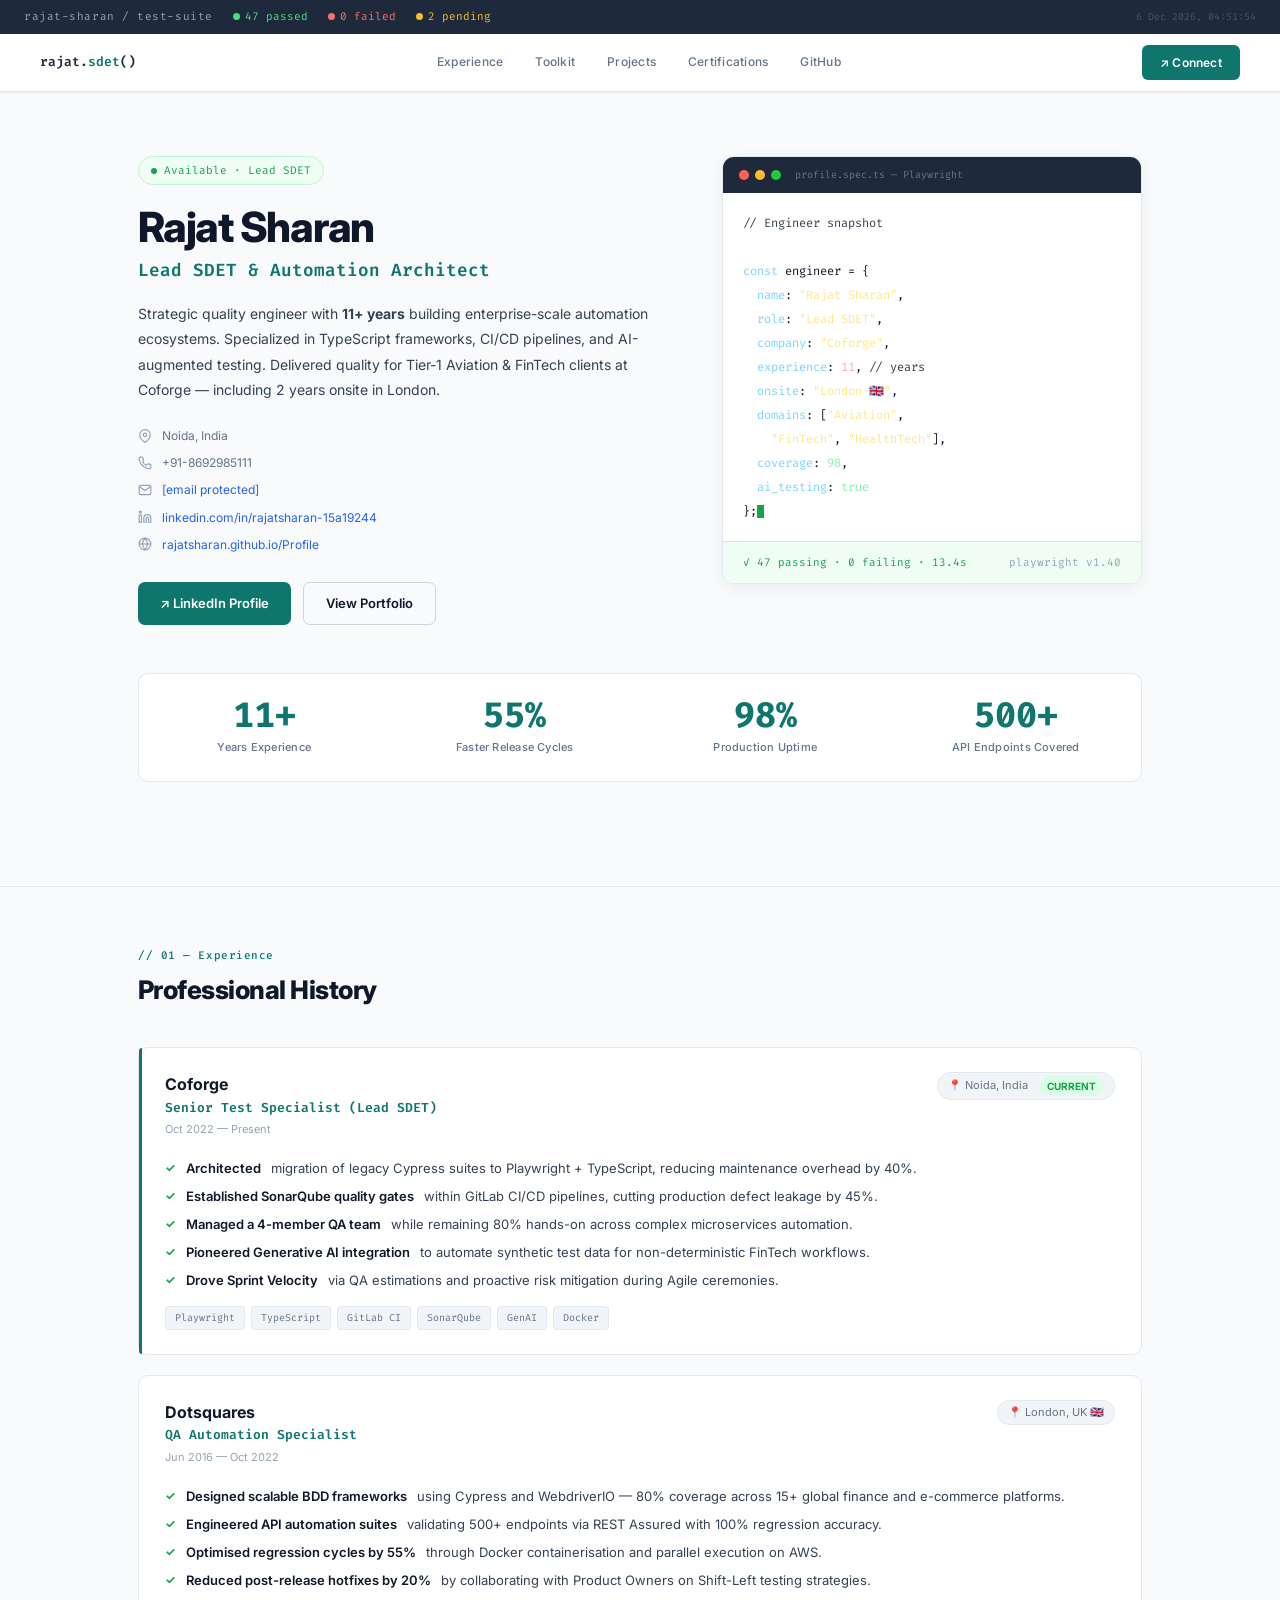
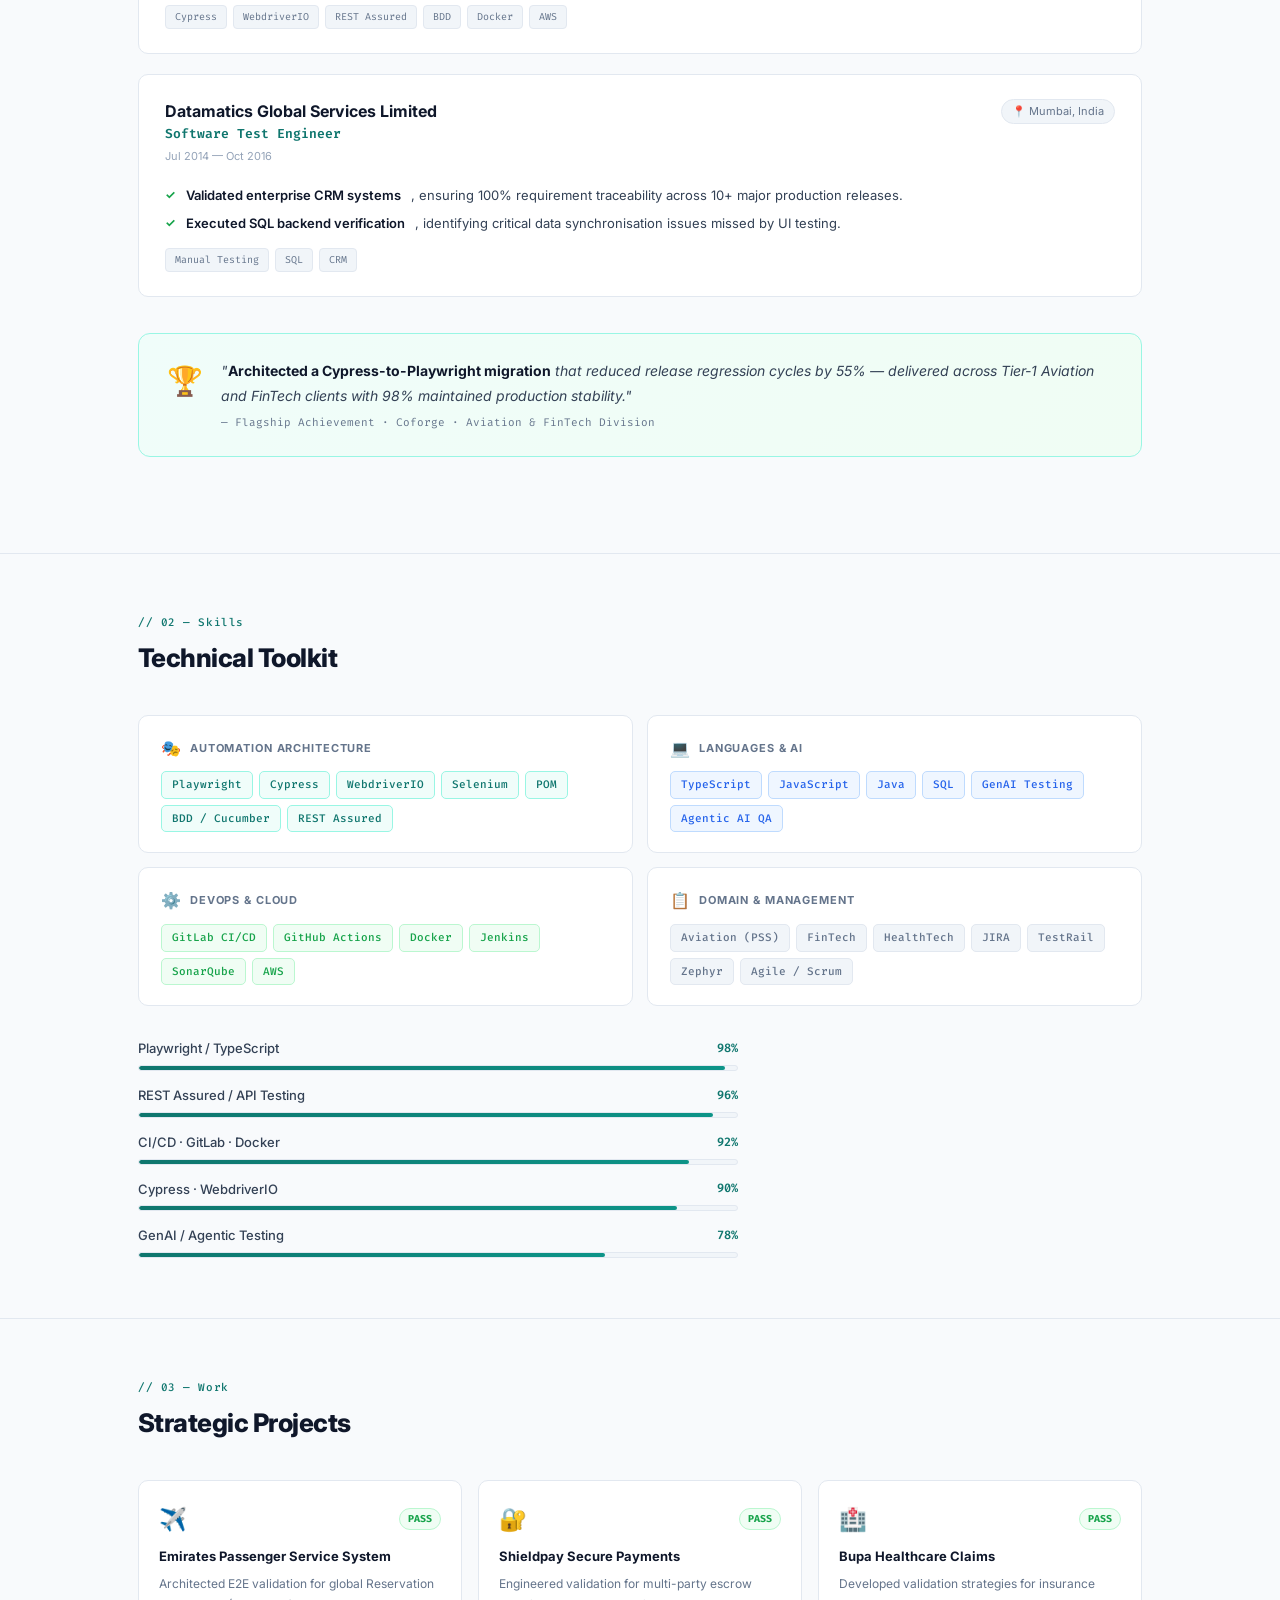
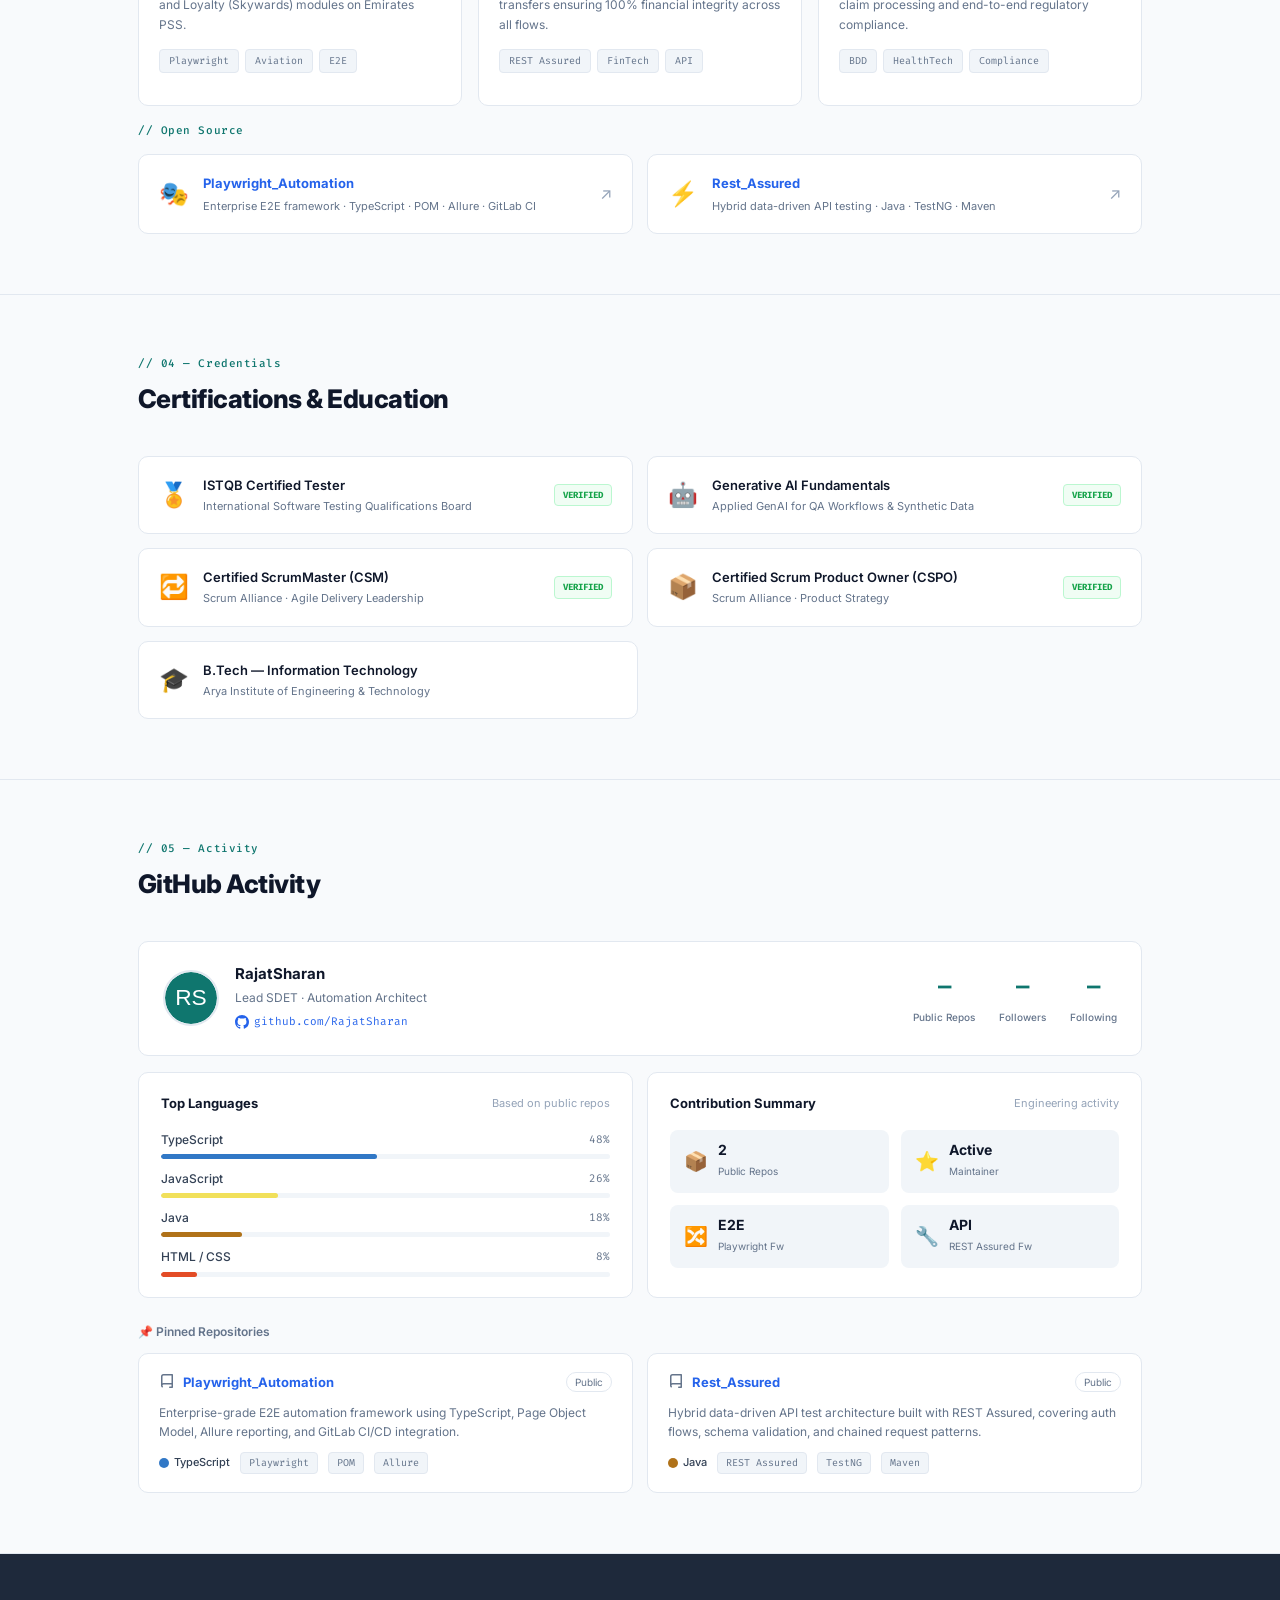
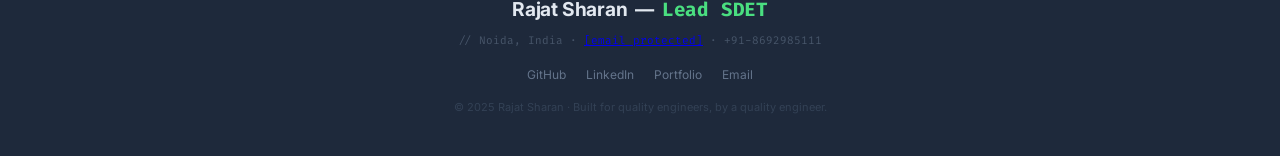
==== commit 599896c2: "Implement GitHub profile and stats section Added GitHub profile card and stats section to display us" ====
--- a/index.html
+++ b/index.html
@@ -496,10 +496,74 @@
 .ach-text b { color: var(--text); font-style: normal; }
 .ach-cite { font-size: 11px; color: var(--muted); margin-top: 6px; font-family: 'Fira Code', monospace; }
 
-/* ── GH STATS ── */
-.gh-grid { display: grid; grid-template-columns: 1fr 1fr; gap: 16px; }
-.gh-img { width: 100%; border-radius: 8px; border: 1px solid var(--border); transition: border-color 0.2s; }
-.gh-img:hover { border-color: var(--accent-b); }
+/* ── GH SECTION ── */
+.gh-profile-card {
+  background: var(--surface); border: 1px solid var(--border); border-radius: 10px;
+  padding: 20px 24px; display: flex; align-items: center; justify-content: space-between;
+  gap: 20px; margin-bottom: 16px; flex-wrap: wrap;
+  transition: border-color 0.2s;
+}
+.gh-profile-card:hover { border-color: var(--accent-b); }
+.ghp-left { display: flex; align-items: center; gap: 16px; }
+.ghp-avatar { width: 56px; height: 56px; border-radius: 50%; overflow: hidden; border: 2px solid var(--border); flex-shrink: 0; }
+.ghp-avatar img { width: 100%; height: 100%; object-fit: cover; }
+.ghp-name { font-size: 15px; font-weight: 700; color: var(--text); }
+.ghp-sub { font-size: 12px; color: var(--muted); margin-top: 2px; }
+.ghp-link {
+  display: inline-flex; align-items: center; gap: 5px;
+  font-size: 11px; color: var(--info); text-decoration: none; margin-top: 6px;
+  font-family: 'Fira Code', monospace;
+}
+.ghp-link:hover { text-decoration: underline; }
+.ghp-right { display: flex; gap: 24px; }
+.ghp-stat { text-align: center; }
+.ghps-n { font-size: 1.4rem; font-weight: 800; color: var(--accent); display: block; font-family: 'Fira Code', monospace; }
+.ghps-l { font-size: 10px; color: var(--muted); font-weight: 500; }
+
+.gh-stats-grid { display: grid; grid-template-columns: 1fr 1fr; gap: 14px; margin-bottom: 24px; }
+.gh-stat-card {
+  background: var(--surface); border: 1px solid var(--border); border-radius: 10px; padding: 20px 22px;
+  transition: border-color 0.2s;
+}
+.gh-stat-card:hover { border-color: var(--accent-b); }
+.ghsc-header { display: flex; justify-content: space-between; align-items: center; margin-bottom: 16px; }
+.ghsc-title { font-size: 13px; font-weight: 700; color: var(--text); }
+.ghsc-sub { font-size: 11px; color: var(--dim); }
+
+.lang-list { display: flex; flex-direction: column; gap: 10px; }
+.lang-item {}
+.lang-top { display: flex; justify-content: space-between; align-items: center; margin-bottom: 5px; }
+.lang-name { font-size: 12px; color: var(--text2); font-weight: 500; }
+.lang-pct { font-family: 'Fira Code', monospace; font-size: 11px; color: var(--muted); }
+.lang-bar { height: 5px; background: var(--panel); border-radius: 3px; overflow: hidden; }
+.lang-fill { height: 100%; border-radius: 3px; transition: width 1.4s ease; }
+
+.contrib-grid { display: grid; grid-template-columns: 1fr 1fr; gap: 12px; }
+.contrib-item {
+  background: var(--panel); border-radius: 8px; padding: 12px 14px;
+  display: flex; align-items: center; gap: 10px;
+}
+.contrib-icon { font-size: 1.2rem; flex-shrink: 0; }
+.contrib-val { font-size: 14px; font-weight: 700; color: var(--text); display: block; line-height: 1.2; }
+.contrib-label { font-size: 10px; color: var(--muted); }
+
+.pinned-label { font-size: 12px; font-weight: 600; color: var(--muted); margin-bottom: 12px; }
+.pinned-grid { display: grid; grid-template-columns: 1fr 1fr; gap: 14px; }
+.pinned-card {
+  background: var(--surface); border: 1px solid var(--border); border-radius: 10px;
+  padding: 18px 20px; text-decoration: none; display: flex; flex-direction: column; gap: 10px;
+  transition: all 0.2s;
+}
+.pinned-card:hover { border-color: var(--accent-b); box-shadow: 0 3px 12px rgba(15,118,110,0.07); }
+.pin-top { display: flex; align-items: center; gap: 8px; }
+.pin-repo-icon { color: var(--muted); flex-shrink: 0; }
+.pin-name { font-size: 13px; font-weight: 700; color: var(--info); }
+.pin-badge { margin-left: auto; font-size: 10px; padding: 1px 8px; border-radius: 20px; border: 1px solid var(--border); color: var(--muted); }
+.pin-desc { font-size: 12px; color: var(--muted); line-height: 1.65; }
+.pin-meta { display: flex; align-items: center; gap: 10px; flex-wrap: wrap; }
+.pin-lang { display: flex; align-items: center; gap: 5px; font-size: 11px; color: var(--text2); font-weight: 500; }
+.pin-lang-dot { width: 10px; height: 10px; border-radius: 50%; flex-shrink: 0; }
+.pin-tag { font-family: 'Fira Code', monospace; font-size: 10px; padding: 2px 8px; border-radius: 4px; background: var(--panel); color: var(--muted); border: 1px solid var(--border); }
 
 /* ── FOOTER ── */
 footer {
@@ -580,7 +644,7 @@
           </div>
           <div class="c-item">
             <svg width="14" height="14" viewBox="0 0 24 24" fill="none" stroke="currentColor" stroke-width="2"><path d="M4 4h16c1.1 0 2 .9 2 2v12c0 1.1-.9 2-2 2H4c-1.1 0-2-.9-2-2V6c0-1.1.9-2 2-2z"/><polyline points="22,6 12,13 2,6"/></svg>
-            <a href="mailto:errajatsharan@gmail.com">errajatsharan@gmail.com</a>
+            <a href="/cdn-cgi/l/email-protection#187d6a6a7972796c6b70796a7976587f75797174367b7775"><span class="__cf_email__" data-cfemail="46233434272c2732352e2734272806212b272f2a6825292b">[email&#160;protected]</span></a>
           </div>
           <div class="c-item">
             <svg width="14" height="14" viewBox="0 0 24 24" fill="none" stroke="currentColor" stroke-width="2"><path d="M16 8a6 6 0 0 1 6 6v7h-4v-7a2 2 0 0 0-2-2 2 2 0 0 0-2 2v7h-4v-7a6 6 0 0 1 6-6z"/><rect x="2" y="9" width="4" height="12"/><circle cx="4" cy="4" r="2"/></svg>
@@ -912,15 +976,132 @@
 <section id="github">
   <div class="container">
     <p class="sec-label rv">// 05 — Activity</p>
-    <h2 class="sec-title rv">GitHub Stats</h2>
-    <div class="gh-grid rv">
-      <img class="gh-img"
-        src="https://github-readme-stats.vercel.app/api?username=RajatSharan&show_icons=true&theme=default&count_private=true&hide_border=true&bg_color=ffffff&title_color=0f766e&icon_color=0f766e&text_color=334155"
-        alt="GitHub Stats"/>
-      <img class="gh-img"
-        src="https://github-readme-stats.vercel.app/api/top-langs/?username=RajatSharan&layout=compact&theme=default&hide_border=true&bg_color=ffffff&title_color=0f766e&text_color=334155"
-        alt="Top Languages"/>
-    </div>
+    <h2 class="sec-title rv">GitHub Activity</h2>
+
+    <!-- GITHUB PROFILE LINK CARD -->
+    <div class="gh-profile-card rv">
+      <div class="ghp-left">
+        <div class="ghp-avatar">
+          <img src="https://avatars.githubusercontent.com/RajatSharan" alt="Rajat Sharan" onerror="this.src='data:image/svg+xml,%3Csvg xmlns=%22http://www.w3.org/2000/svg%22 width=%2264%22 height=%2264%22 viewBox=%220 0 64 64%22%3E%3Ccircle cx=%2232%22 cy=%2232%22 r=%2232%22 fill=%22%230f766e%22/%3E%3Ctext x=%2232%22 y=%2240%22 text-anchor=%22middle%22 font-size=%2228%22 fill=%22white%22 font-family=%22Inter,sans-serif%22%3ERS%3C/text%3E%3C/svg%3E'"/>
+        </div>
+        <div class="ghp-info">
+          <div class="ghp-name">RajatSharan</div>
+          <div class="ghp-sub">Lead SDET · Automation Architect</div>
+          <a href="https://github.com/RajatSharan" target="_blank" class="ghp-link">
+            <svg width="14" height="14" viewBox="0 0 24 24" fill="currentColor"><path d="M12 0C5.37 0 0 5.37 0 12c0 5.31 3.435 9.795 8.205 11.385.6.105.825-.255.825-.57 0-.285-.015-1.23-.015-2.235-3.015.555-3.795-.735-4.035-1.41-.135-.345-.72-1.41-1.23-1.695-.42-.225-1.02-.78-.015-.795.945-.015 1.62.87 1.845 1.23 1.08 1.815 2.805 1.305 3.495.99.105-.78.42-1.305.765-1.605-2.67-.3-5.46-1.335-5.46-5.925 0-1.305.465-2.385 1.23-3.225-.12-.3-.54-1.53.12-3.18 0 0 1.005-.315 3.3 1.23.96-.27 1.98-.405 3-.405s2.04.135 3 .405c2.295-1.56 3.3-1.23 3.3-1.23.66 1.65.24 2.88.12 3.18.765.84 1.23 1.905 1.23 3.225 0 4.605-2.805 5.625-5.475 5.925.435.375.81 1.095.81 2.22 0 1.605-.015 2.895-.015 3.3 0 .315.225.69.825.57A12.02 12.02 0 0 0 24 12c0-6.63-5.37-12-12-12z"/></svg>
+            github.com/RajatSharan
+          </a>
+        </div>
+      </div>
+      <div class="ghp-right">
+        <div class="ghp-stat"><span class="ghps-n" id="gh-repos">—</span><span class="ghps-l">Public Repos</span></div>
+        <div class="ghp-stat"><span class="ghps-n" id="gh-followers">—</span><span class="ghps-l">Followers</span></div>
+        <div class="ghp-stat"><span class="ghps-n" id="gh-following">—</span><span class="ghps-l">Following</span></div>
+      </div>
+    </div>
+
+    <!-- LANGUAGE & CONTRIBUTION STATS (static, always visible) -->
+    <div class="gh-stats-grid rv">
+
+      <!-- TOP LANGUAGES -->
+      <div class="gh-stat-card">
+        <div class="ghsc-header">
+          <span class="ghsc-title">Top Languages</span>
+          <span class="ghsc-sub">Based on public repos</span>
+        </div>
+        <div class="lang-list">
+          <div class="lang-item">
+            <div class="lang-top"><span class="lang-name">TypeScript</span><span class="lang-pct">48%</span></div>
+            <div class="lang-bar"><div class="lang-fill" style="width:0%;background:#3178c6;" data-w="48"></div></div>
+          </div>
+          <div class="lang-item">
+            <div class="lang-top"><span class="lang-name">JavaScript</span><span class="lang-pct">26%</span></div>
+            <div class="lang-bar"><div class="lang-fill" style="width:0%;background:#f1e05a;" data-w="26"></div></div>
+          </div>
+          <div class="lang-item">
+            <div class="lang-top"><span class="lang-name">Java</span><span class="lang-pct">18%</span></div>
+            <div class="lang-bar"><div class="lang-fill" style="width:0%;background:#b07219;" data-w="18"></div></div>
+          </div>
+          <div class="lang-item">
+            <div class="lang-top"><span class="lang-name">HTML / CSS</span><span class="lang-pct">8%</span></div>
+            <div class="lang-bar"><div class="lang-fill" style="width:0%;background:#e34c26;" data-w="8"></div></div>
+          </div>
+        </div>
+      </div>
+
+      <!-- CONTRIBUTION SUMMARY -->
+      <div class="gh-stat-card">
+        <div class="ghsc-header">
+          <span class="ghsc-title">Contribution Summary</span>
+          <span class="ghsc-sub">Engineering activity</span>
+        </div>
+        <div class="contrib-grid">
+          <div class="contrib-item">
+            <span class="contrib-icon">📦</span>
+            <div class="contrib-info">
+              <span class="contrib-val">2</span>
+              <span class="contrib-label">Public Repos</span>
+            </div>
+          </div>
+          <div class="contrib-item">
+            <span class="contrib-icon">⭐</span>
+            <div class="contrib-info">
+              <span class="contrib-val">Active</span>
+              <span class="contrib-label">Maintainer</span>
+            </div>
+          </div>
+          <div class="contrib-item">
+            <span class="contrib-icon">🔀</span>
+            <div class="contrib-info">
+              <span class="contrib-val">E2E</span>
+              <span class="contrib-label">Playwright Fw</span>
+            </div>
+          </div>
+          <div class="contrib-item">
+            <span class="contrib-icon">🔧</span>
+            <div class="contrib-info">
+              <span class="contrib-val">API</span>
+              <span class="contrib-label">REST Assured Fw</span>
+            </div>
+          </div>
+        </div>
+      </div>
+
+    </div>
+
+    <!-- PINNED REPOS -->
+    <div class="pinned-label rv">📌 Pinned Repositories</div>
+    <div class="pinned-grid rv">
+      <a href="https://github.com/RajatSharan/Playwright_Automation" target="_blank" class="pinned-card">
+        <div class="pin-top">
+          <svg class="pin-repo-icon" viewBox="0 0 16 16" width="16" height="16" fill="currentColor"><path d="M2 2.5A2.5 2.5 0 0 1 4.5 0h8.75a.75.75 0 0 1 .75.75v12.5a.75.75 0 0 1-.75.75h-2.5a.75.75 0 0 1 0-1.5h1.75v-2h-8a1 1 0 0 0-.714 1.7.75.75 0 1 1-1.072 1.05A2.495 2.495 0 0 1 2 11.5Zm10.5-1h-8a1 1 0 0 0-1 1v6.708A2.486 2.486 0 0 1 4.5 9h8Z"/></svg>
+          <span class="pin-name">Playwright_Automation</span>
+          <span class="pin-badge">Public</span>
+        </div>
+        <div class="pin-desc">Enterprise-grade E2E automation framework using TypeScript, Page Object Model, Allure reporting, and GitLab CI/CD integration.</div>
+        <div class="pin-meta">
+          <span class="pin-lang"><span class="pin-lang-dot" style="background:#3178c6"></span>TypeScript</span>
+          <span class="pin-tag">Playwright</span>
+          <span class="pin-tag">POM</span>
+          <span class="pin-tag">Allure</span>
+        </div>
+      </a>
+      <a href="https://github.com/RajatSharan/Rest_Assured" target="_blank" class="pinned-card">
+        <div class="pin-top">
+          <svg class="pin-repo-icon" viewBox="0 0 16 16" width="16" height="16" fill="currentColor"><path d="M2 2.5A2.5 2.5 0 0 1 4.5 0h8.75a.75.75 0 0 1 .75.75v12.5a.75.75 0 0 1-.75.75h-2.5a.75.75 0 0 1 0-1.5h1.75v-2h-8a1 1 0 0 0-.714 1.7.75.75 0 1 1-1.072 1.05A2.495 2.495 0 0 1 2 11.5Zm10.5-1h-8a1 1 0 0 0-1 1v6.708A2.486 2.486 0 0 1 4.5 9h8Z"/></svg>
+          <span class="pin-name">Rest_Assured</span>
+          <span class="pin-badge">Public</span>
+        </div>
+        <div class="pin-desc">Hybrid data-driven API test architecture built with REST Assured, covering auth flows, schema validation, and chained request patterns.</div>
+        <div class="pin-meta">
+          <span class="pin-lang"><span class="pin-lang-dot" style="background:#b07219"></span>Java</span>
+          <span class="pin-tag">REST Assured</span>
+          <span class="pin-tag">TestNG</span>
+          <span class="pin-tag">Maven</span>
+        </div>
+      </a>
+    </div>
+
   </div>
 </section>
 
@@ -928,18 +1109,18 @@
 <footer>
   <div class="container">
     <div class="f-name">Rajat Sharan &nbsp;—&nbsp; <span>Lead SDET</span></div>
-    <div class="f-sub">// Noida, India · errajatsharan@gmail.com · +91-8692985111</div>
+    <div class="f-sub">// Noida, India · <a href="/cdn-cgi/l/email-protection" class="__cf_email__" data-cfemail="1a7f68687b707b6e69727b687b745a7d777b737634797577">[email&#160;protected]</a> · +91-8692985111</div>
     <div class="f-links">
       <a href="https://github.com/RajatSharan" target="_blank">GitHub</a>
       <a href="https://www.linkedin.com/in/rajatsharan-15a19244" target="_blank">LinkedIn</a>
       <a href="https://rajatsharan.github.io/Profile/" target="_blank">Portfolio</a>
-      <a href="mailto:errajatsharan@gmail.com">Email</a>
+      <a href="/cdn-cgi/l/email-protection#4d283f3f2c272c393e252c3f2c230d2a202c2421632e2220">Email</a>
     </div>
     <div class="f-copy">© 2025 Rajat Sharan · Built for quality engineers, by a quality engineer.</div>
   </div>
 </footer>
 
-<script>
+<script data-cfasync="false" src="/cdn-cgi/scripts/5c5dd728/cloudflare-static/email-decode.min.js"></script><script>
   // Clock
   function tick() {
     document.getElementById('topbar-clock').textContent =
@@ -986,7 +1167,17 @@
       }
     });
   }, { threshold: 0.1 });
-  document.querySelectorAll('.skill-list').forEach(el => bObs.observe(el));
+  document.querySelectorAll('.skill-list, .lang-list').forEach(el => bObs.observe(el));
+
+  // GitHub API — fetch live counts
+  fetch('https://api.github.com/users/RajatSharan')
+    .then(r => r.json())
+    .then(d => {
+      if (d.public_repos !== undefined) document.getElementById('gh-repos').textContent = d.public_repos;
+      if (d.followers !== undefined) document.getElementById('gh-followers').textContent = d.followers;
+      if (d.following !== undefined) document.getElementById('gh-following').textContent = d.following;
+    })
+    .catch(() => {});
 </script>
 </body>
 </html>
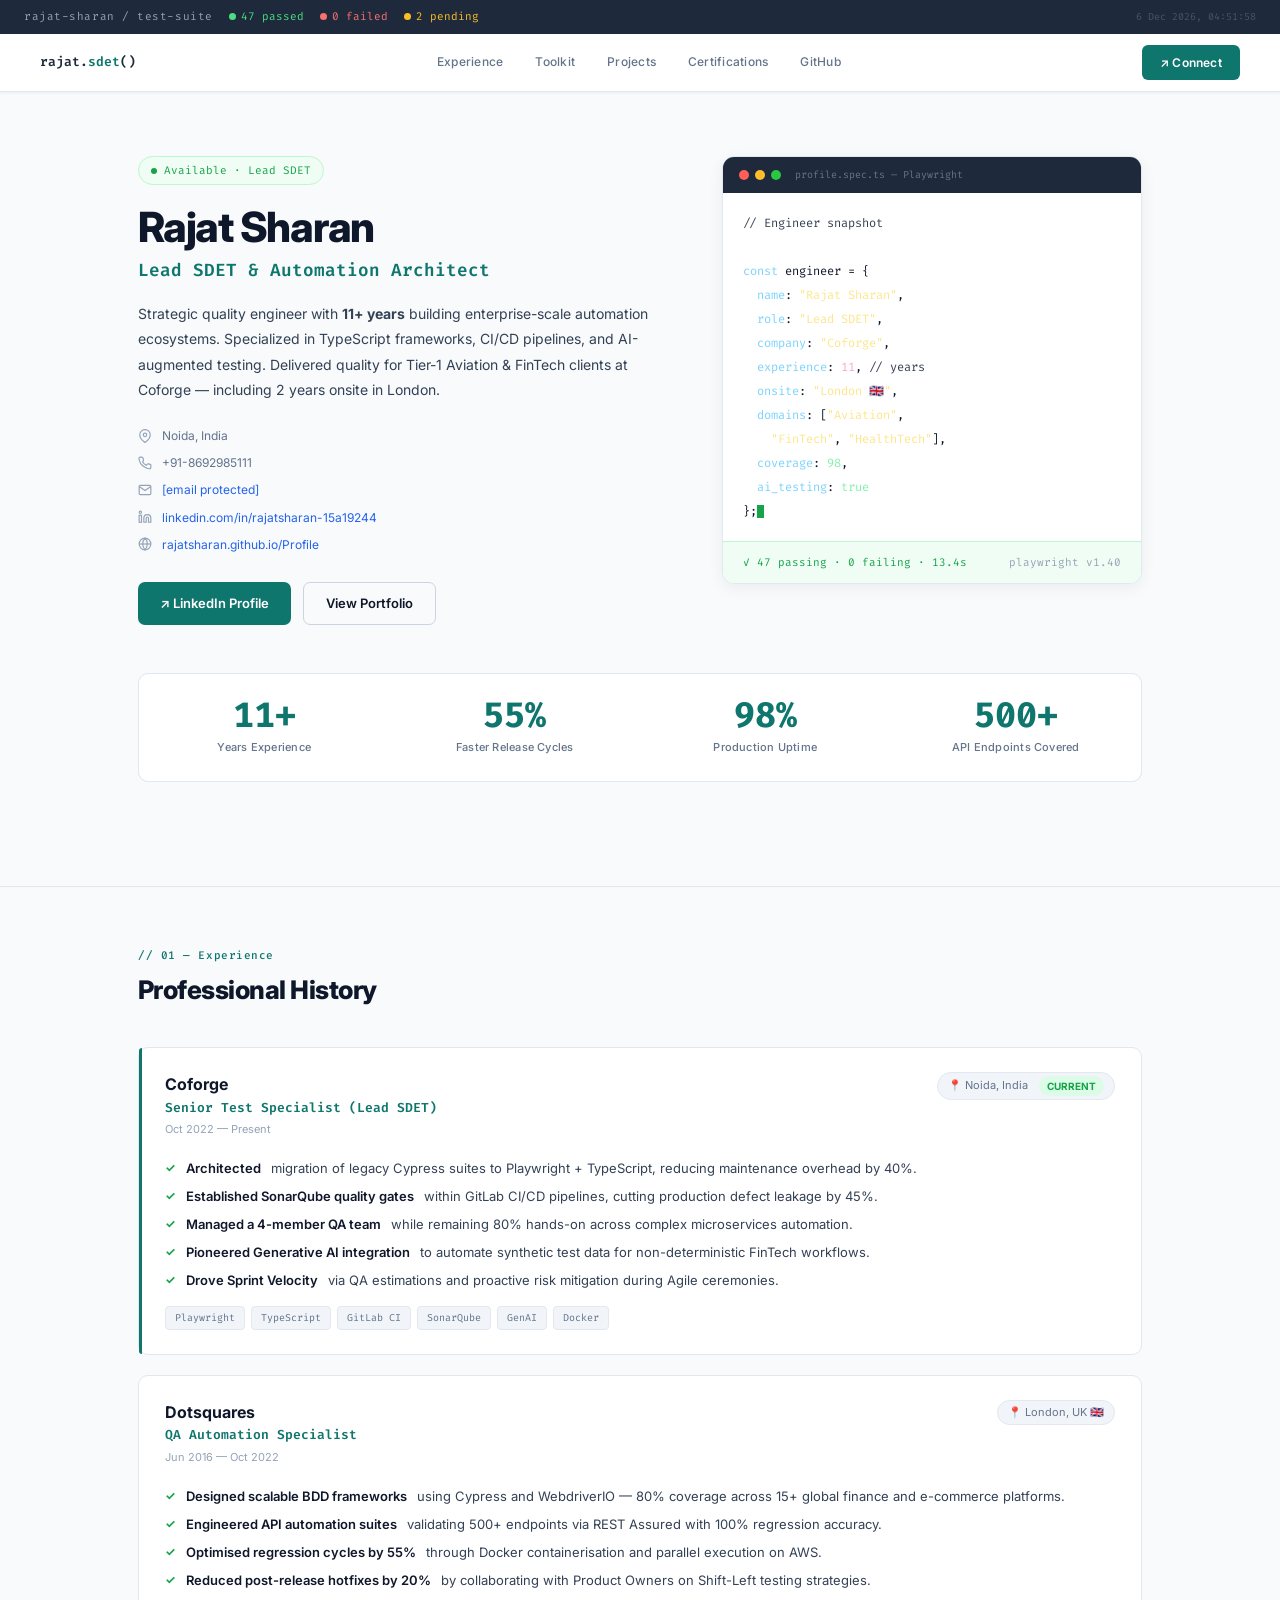
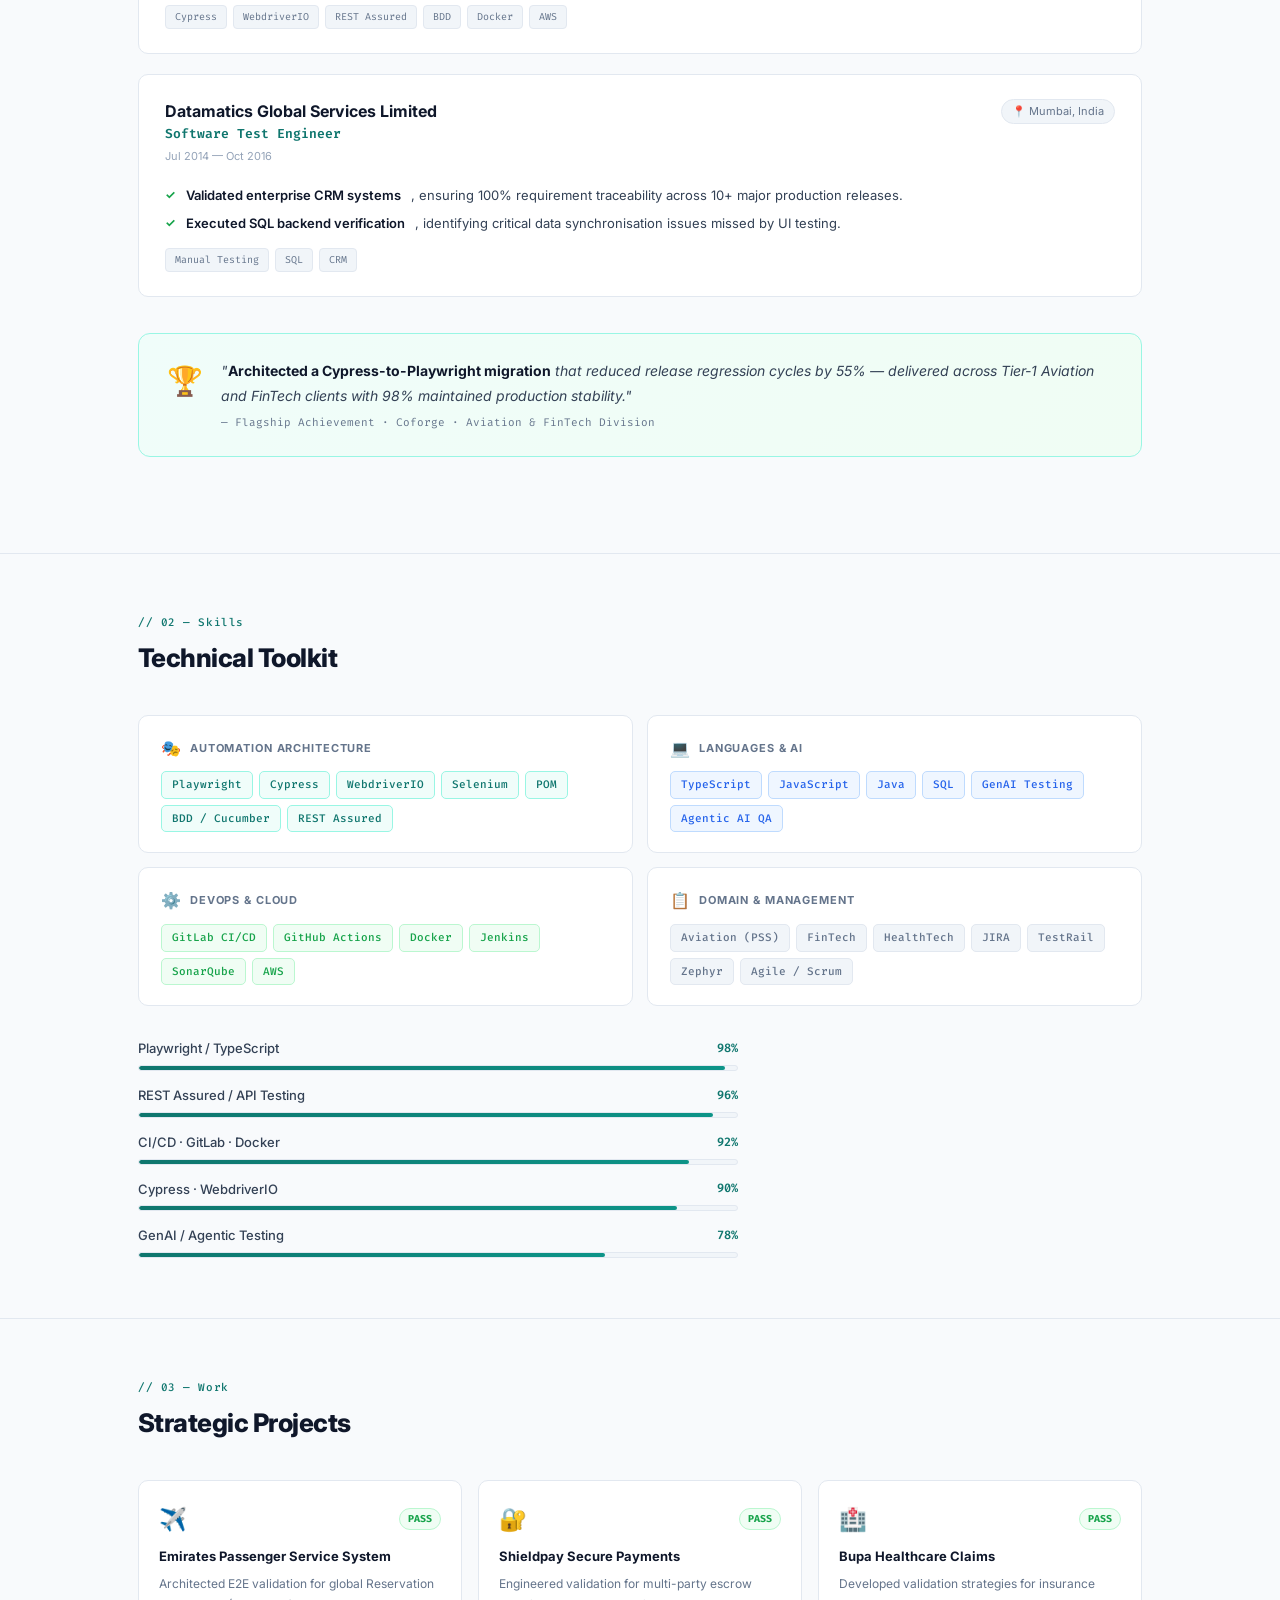
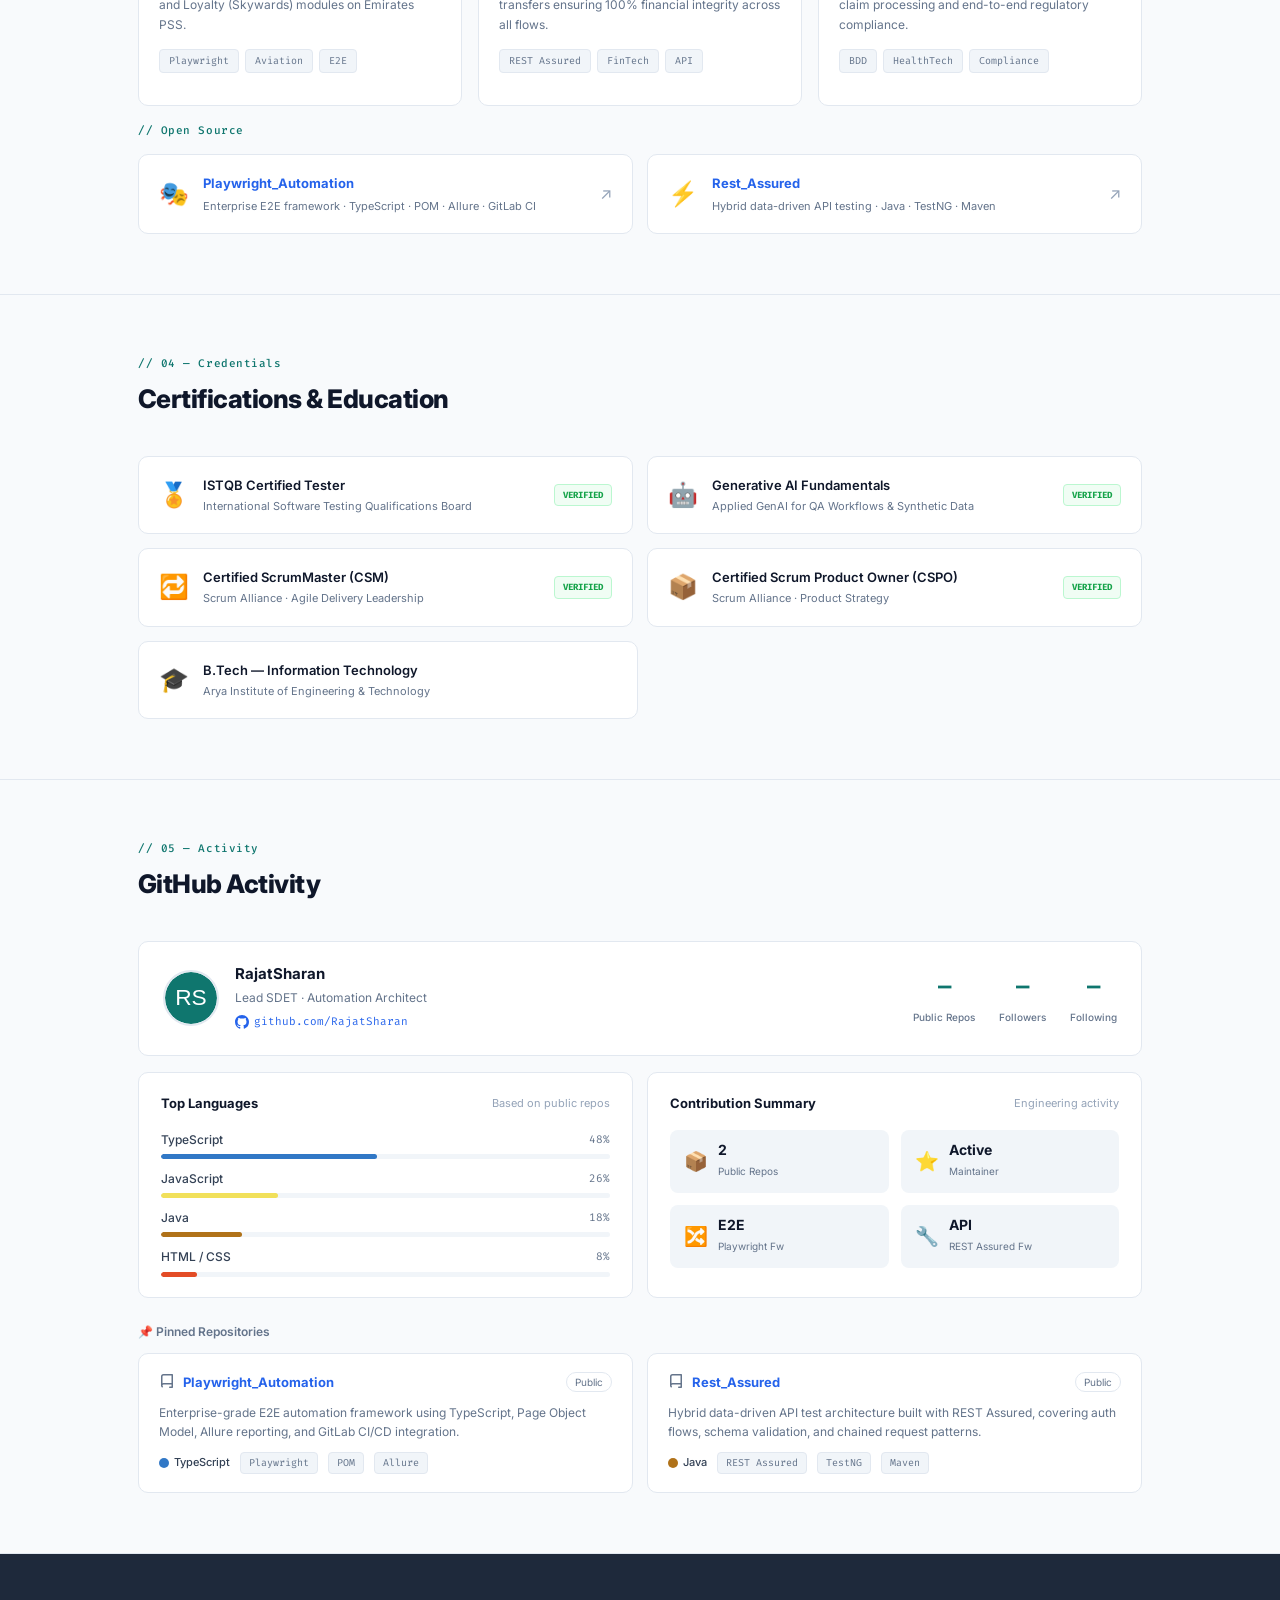
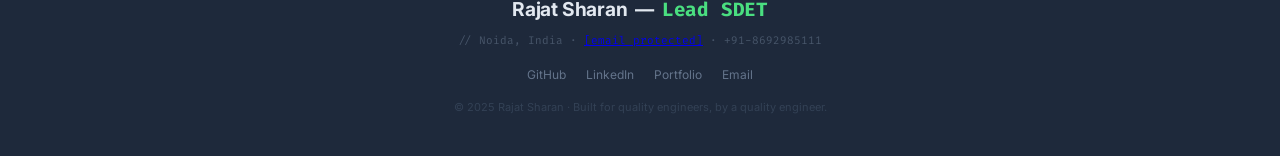
==== commit f4f85275: "Update index.html" ====
--- a/index.html
+++ b/index.html
@@ -52,7 +52,7 @@
   font-family: 'Fira Code', monospace;
   font-size: 11px;
 }
-.tb-left { display: flex; gap: 20px; align-items: center; color: #64748b; }
+.tb-left { display: flex; gap: 16px; align-items: center; color: #64748b; flex-wrap: wrap; }
 .tb-pass { color: #4ade80; display: flex; align-items: center; gap: 5px; }
 .tb-fail { color: #f87171; display: flex; align-items: center; gap: 5px; }
 .tb-pend { color: #fbbf24; display: flex; align-items: center; gap: 5px; }
@@ -106,7 +106,7 @@
 .nav-cta:hover { background: #0d6660; }
 
 /* ── LAYOUT ── */
-.container { max-width: 1060px; margin: 0 auto; padding: 0 28px; }
+.container { max-width: 1060px; margin: 0 auto; padding: 0 28px; width: 100%; }
 
 /* ── HERO ── */
 .hero {
@@ -167,6 +167,7 @@
   flex-direction: column;
   gap: 8px;
   margin-bottom: 28px;
+  word-break: break-word;
 }
 .c-item {
   display: flex;
@@ -347,7 +348,7 @@
   font-size: 12px;
 }
 .exp-bullets b { color: var(--text); font-weight: 600; }
-.exp-tags { display: flex; flex-wrap: wrap; gap: 6px; margin-top: 14px; }
+.exp-tags { display: flex; flex-wrap: wrap; gap: 6px; margin-top: 14px; row-gap: 6px; }
 .tag {
   font-family: 'Fira Code', monospace;
   font-size: 10px;
@@ -583,16 +584,125 @@
 .rv { opacity: 0; transform: translateY(18px); transition: opacity 0.5s ease, transform 0.5s ease; }
 .rv.show { opacity: 1; transform: none; }
 
+/* ══════════════════════════════════════════
+   RESPONSIVE — TABLET  (max 1024px)
+══════════════════════════════════════════ */
+@media(max-width: 1024px) {
+  .container { padding: 0 20px; }
+  .hero { padding: 48px 0 36px; }
+  .hero-grid { grid-template-columns: 1fr; gap: 36px; }
+  .snapshot { max-width: 560px; }
+  .stats-row { grid-template-columns: repeat(4,1fr); }
+  .toolkit-grid { grid-template-columns: 1fr 1fr; }
+  .proj-grid { grid-template-columns: 1fr 1fr; }
+  .cert-grid { grid-template-columns: 1fr 1fr; }
+  .gh-stats-grid { grid-template-columns: 1fr 1fr; }
+  .pinned-grid { grid-template-columns: 1fr 1fr; }
+  nav { padding: 0 20px; }
+  .nav-link { padding: 18px 12px; font-size: 11px; }
+}
+
+/* ══════════════════════════════════════════
+   RESPONSIVE — MOBILE LARGE  (max 768px)
+══════════════════════════════════════════ */
 @media(max-width: 768px) {
-  .hero-grid { grid-template-columns: 1fr; }
+  nav { padding: 0 16px; }
+  .nav-links { display: none; }
+  .nav-logo { font-size: 12px; }
+  .nav-cta { padding: 7px 14px; font-size: 11px; }
+  .topbar { padding: 6px 16px; flex-wrap: wrap; gap: 4px; }
+  .tb-left { gap: 12px; font-size: 10px; }
+  .tb-right { font-size: 10px; }
+  .hero { padding: 40px 0 32px; }
+  .hero-grid { grid-template-columns: 1fr; gap: 28px; }
+  h1 { font-size: 2rem; letter-spacing: -0.02em; }
+  .hero-title-sub { font-size: 0.95rem; }
+  .hero-desc { font-size: 13px; }
+  .hero-badge { font-size: 10px; }
+  .hero-btns { flex-direction: column; gap: 10px; }
+  .hero-btns .btn { justify-content: center; text-align: center; }
+  .contact-list { gap: 6px; }
+  .snapshot { max-width: 100%; }
+  .snap-body { font-size: 11px; padding: 14px 16px; }
+  .stats-row { grid-template-columns: 1fr 1fr; gap: 1px; }
+  .stat-cell { padding: 18px 12px; }
+  .stat-n { font-size: 1.7rem; }
+  .stat-l { font-size: 10px; }
+  .sec-title { font-size: 1.3rem; margin-bottom: 24px; }
+  .exp-card { padding: 18px 16px; }
+  .exp-top { flex-direction: column; gap: 8px; align-items: flex-start; }
+  .exp-company { font-size: 0.95rem; }
+  .exp-bullets li { font-size: 12px; }
+  .achievement { flex-direction: column; gap: 12px; padding: 18px 16px; }
+  .ach-text { font-size: 13px; }
+  .toolkit-grid { grid-template-columns: 1fr; gap: 12px; }
+  .tk-block { padding: 16px 18px; }
+  .skill-list { max-width: 100% !important; }
+  .proj-grid { grid-template-columns: 1fr; gap: 12px; }
+  .repo-grid { grid-template-columns: 1fr; gap: 12px; }
+  .proj-card { padding: 16px; }
+  .cert-grid { grid-template-columns: 1fr; gap: 10px; }
+  .cert-card { padding: 14px 16px; }
+  .cert-badge { font-size: 9px; padding: 2px 7px; }
+  .edu-card { max-width: 100%; padding: 14px 16px; }
+  .gh-profile-card { flex-direction: column; align-items: flex-start; gap: 16px; padding: 16px; }
+  .ghp-right { width: 100%; justify-content: space-between; }
+  .ghps-n { font-size: 1.1rem; }
+  .gh-stats-grid { grid-template-columns: 1fr; gap: 12px; }
+  .pinned-grid { grid-template-columns: 1fr; gap: 12px; }
+  .pinned-card { padding: 14px 16px; }
+  .contrib-grid { grid-template-columns: 1fr 1fr; }
+  footer { padding: 32px 0; }
+  .f-links { gap: 14px; flex-wrap: wrap; justify-content: center; }
+  .f-sub { font-size: 10px; }
+}
+
+/* ══════════════════════════════════════════
+   RESPONSIVE — MOBILE SMALL  (max 480px)
+══════════════════════════════════════════ */
+@media(max-width: 480px) {
+  .container { padding: 0 14px; }
+  .tb-right { display: none; }
+  .tb-left { gap: 8px; font-size: 10px; flex-wrap: wrap; }
+  .nav-cta { display: none; }
+  .hero { padding: 28px 0 20px; }
+  h1 { font-size: 1.65rem; }
+  .hero-title-sub { font-size: 0.85rem; }
+  .hero-desc { font-size: 12px; }
+  .hero-badge { font-size: 9px; padding: 4px 10px; }
+  .c-item { font-size: 11px; }
+  .btn { font-size: 12px; padding: 10px 18px; }
   .stats-row { grid-template-columns: 1fr 1fr; }
-  .toolkit-grid { grid-template-columns: 1fr; }
-  .proj-grid { grid-template-columns: 1fr; }
-  .cert-grid { grid-template-columns: 1fr; }
-  .gh-grid { grid-template-columns: 1fr; }
-  .repo-grid { grid-template-columns: 1fr; }
-  .nav-links { display: none; }
-  h1 { font-size: 2rem; }
+  .stat-n { font-size: 1.4rem; }
+  .stat-l { font-size: 9px; }
+  section { padding: 36px 0; }
+  .sec-title { font-size: 1.1rem; }
+  .sec-label { font-size: 10px; }
+  .exp-card { padding: 14px; }
+  .exp-company { font-size: 0.9rem; }
+  .exp-role { font-size: 11px; }
+  .exp-bullets li { font-size: 11px; gap: 7px; }
+  .snap-body { font-size: 10.5px; line-height: 1.9; padding: 12px 14px; }
+  .snap-run { flex-direction: column; gap: 4px; padding: 10px 14px; font-size: 10px; }
+  .tag, .tk-tag { font-size: 10px; padding: 3px 8px; }
+  .pc-name { font-size: 12px; }
+  .pc-desc { font-size: 11px; }
+  .cert-name { font-size: 12px; }
+  .cert-sub { font-size: 10px; }
+  .ghp-name { font-size: 14px; }
+  .ghp-sub { font-size: 11px; }
+  .ghp-right { gap: 12px; }
+  .ghps-n { font-size: 1rem; }
+  .ghps-l { font-size: 9px; }
+  .ghsc-title { font-size: 12px; }
+  .pin-name { font-size: 12px; }
+  .pin-desc { font-size: 11px; }
+  .contrib-grid { grid-template-columns: 1fr 1fr; gap: 8px; }
+  .contrib-item { padding: 10px; }
+  .contrib-val { font-size: 13px; }
+  .f-name { font-size: 1rem; }
+  .f-links { gap: 12px; }
+  .f-links a { font-size: 11px; }
 }
 </style>
 </head>
@@ -656,7 +766,7 @@
           </div>
         </div>
         <div class="hero-btns">
-          <a href="https://www.linkedin.com/in/rajatsharan-15a19244" target="_blank" class="btn btn-solid">↗ LinkedIn Profile</a>
+          <a href="https://www.linkedin.com/in/rajat-sharan-15a19244/" target="_blank" class="btn btn-solid">↗ LinkedIn Profile</a>
           <a href="https://rajatsharan.github.io/Profile/" target="_blank" class="btn btn-outline">View Portfolio</a>
         </div>
       </div>
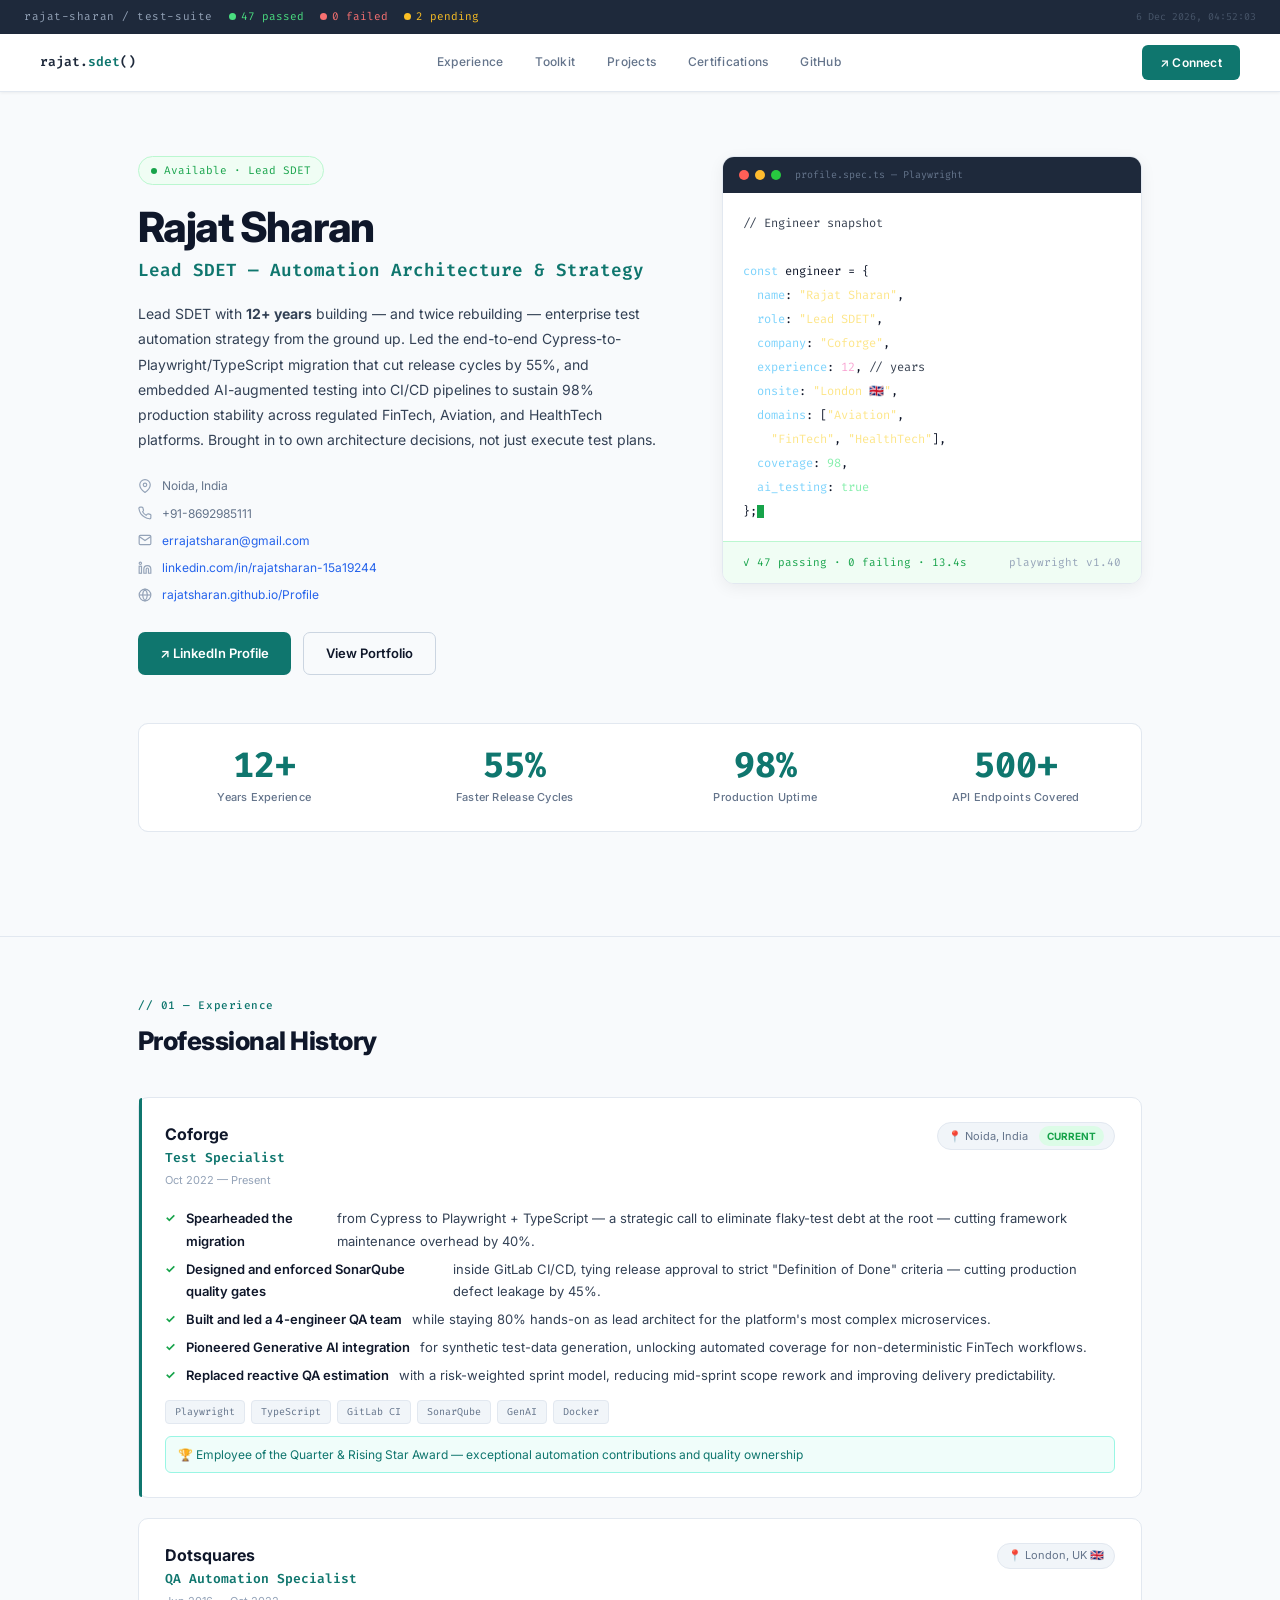
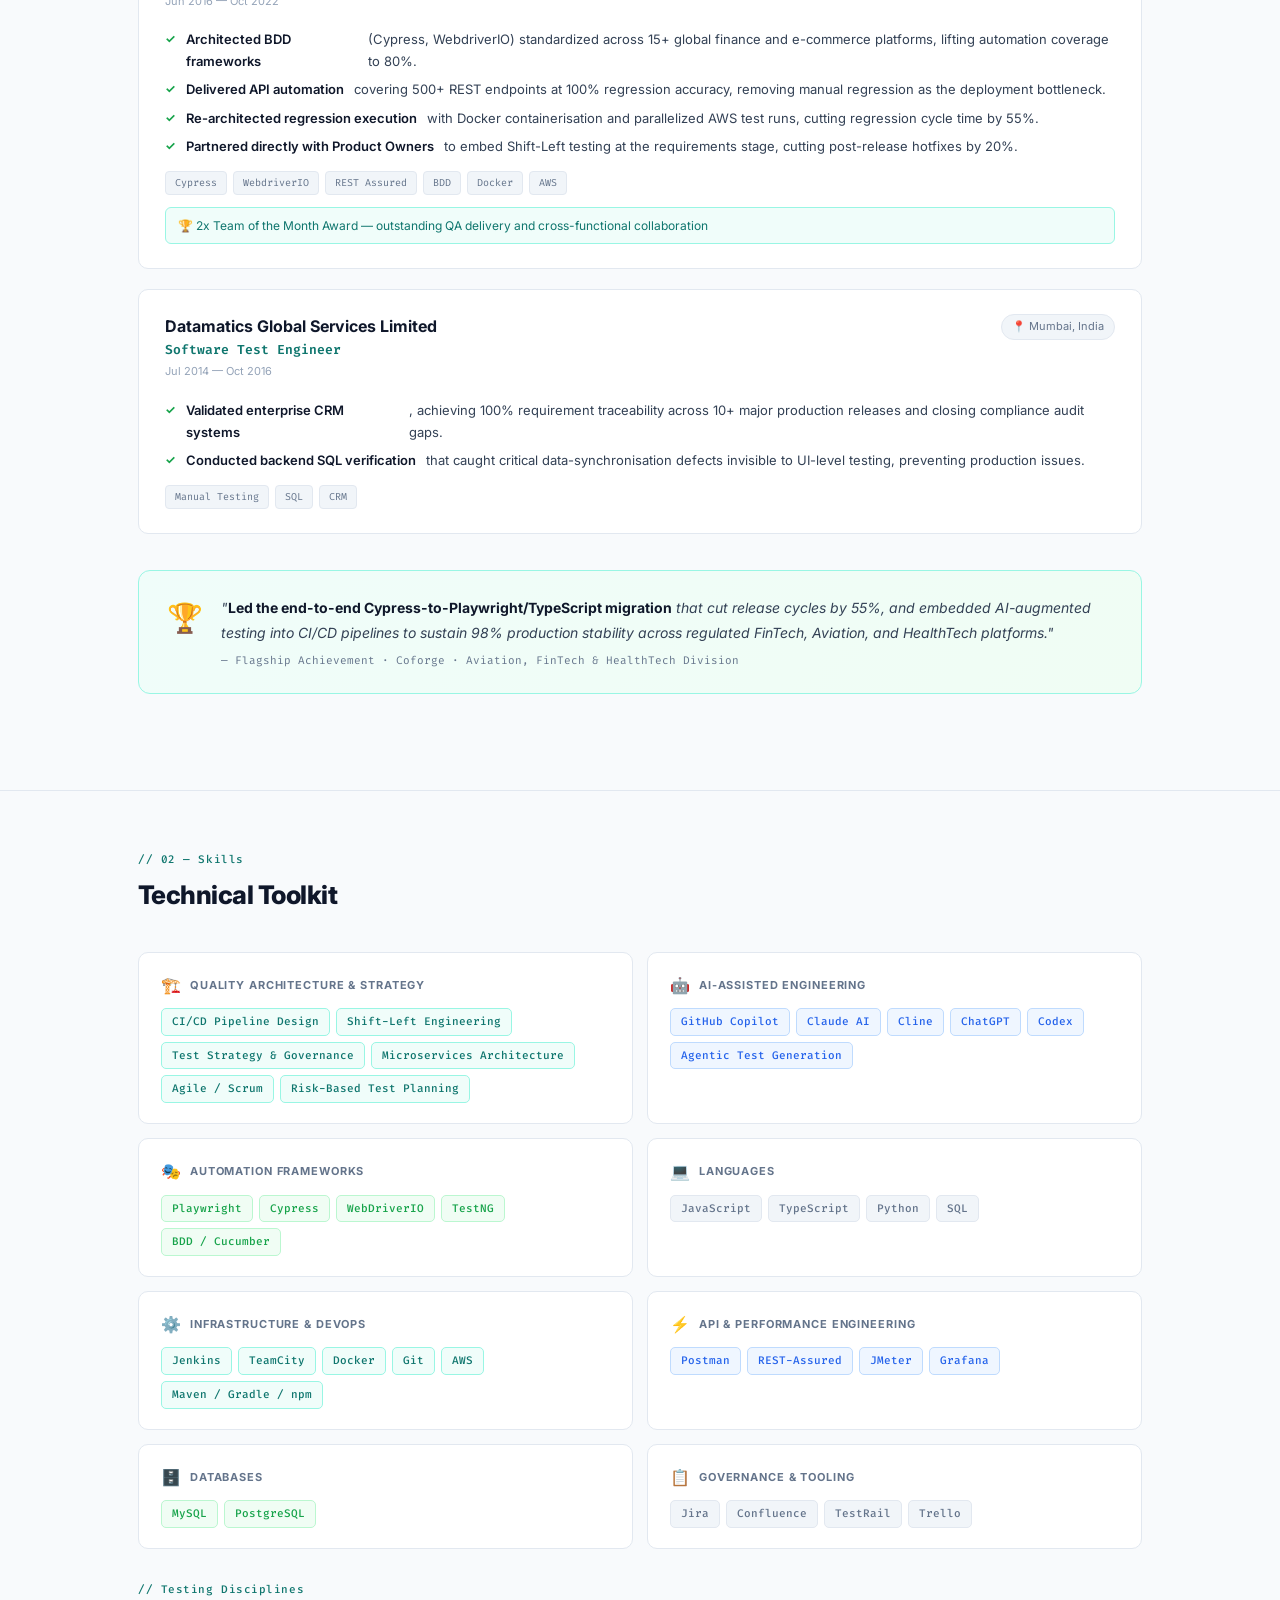
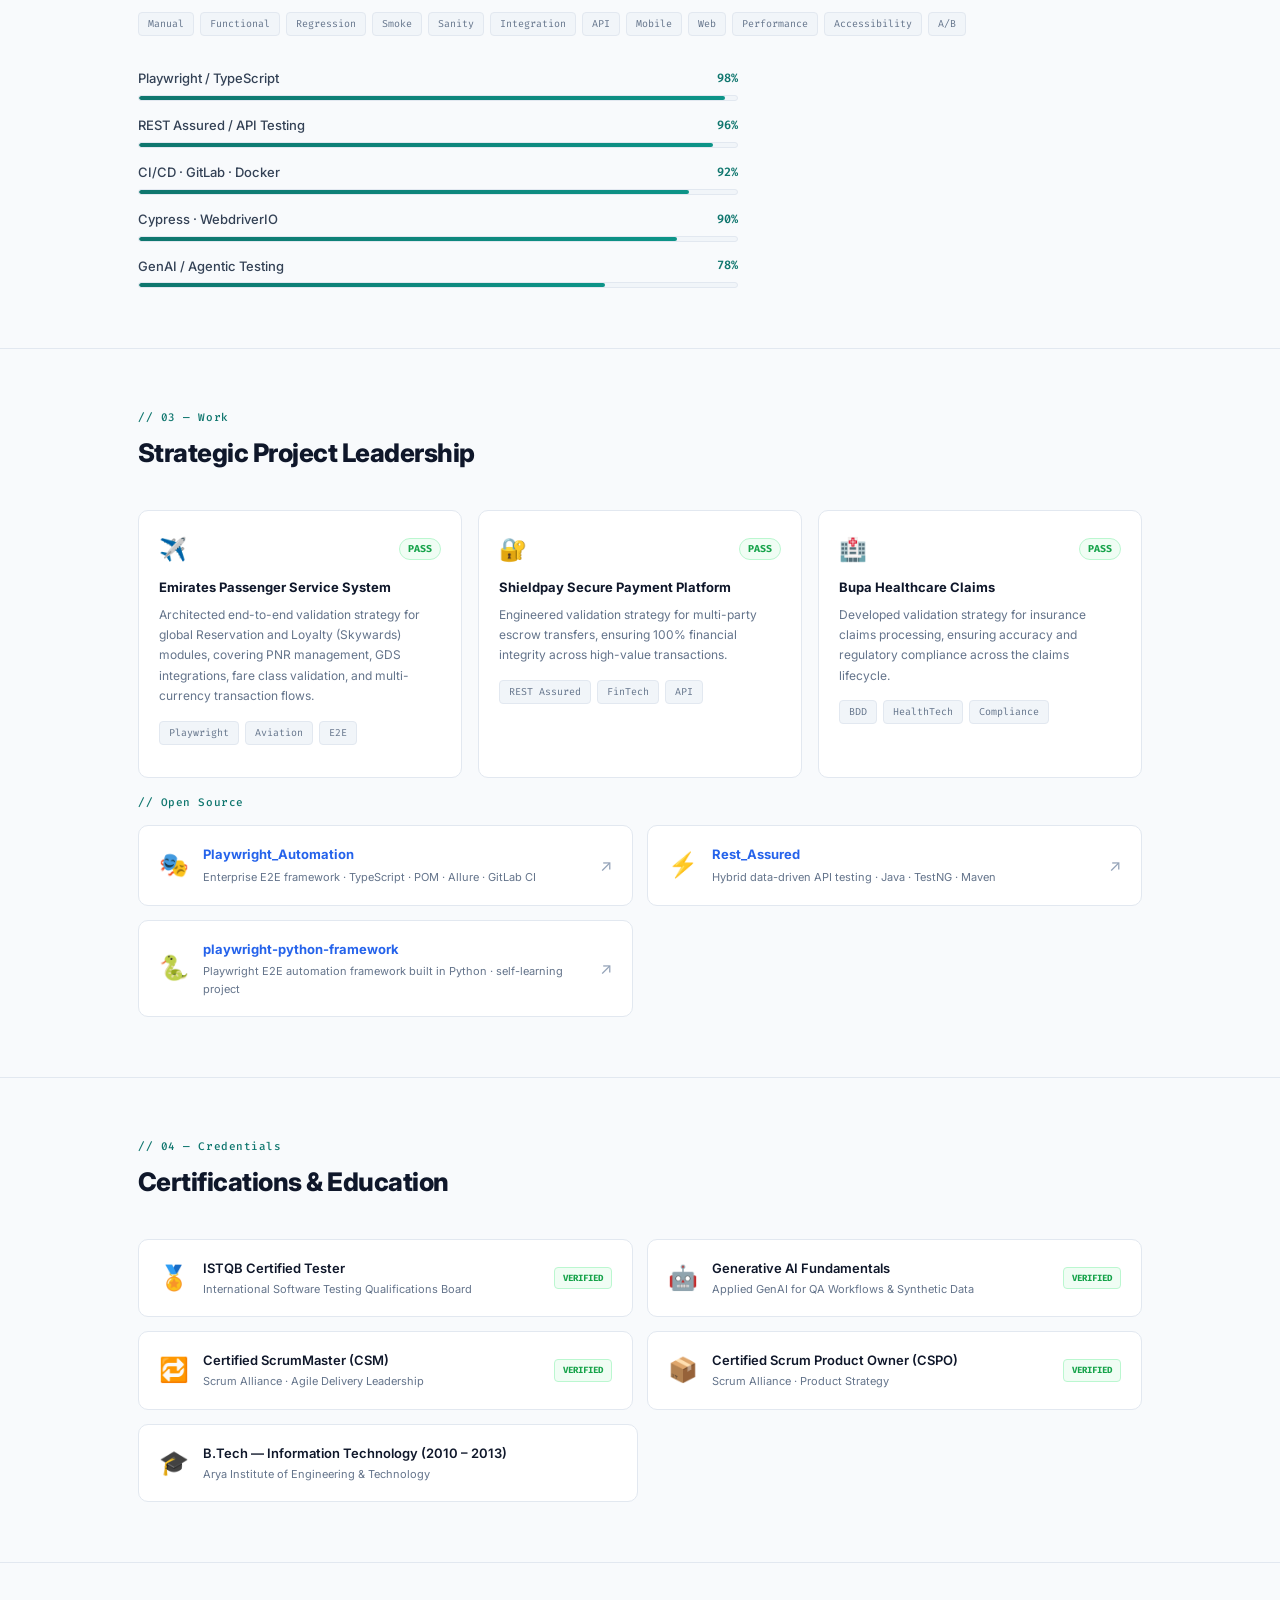
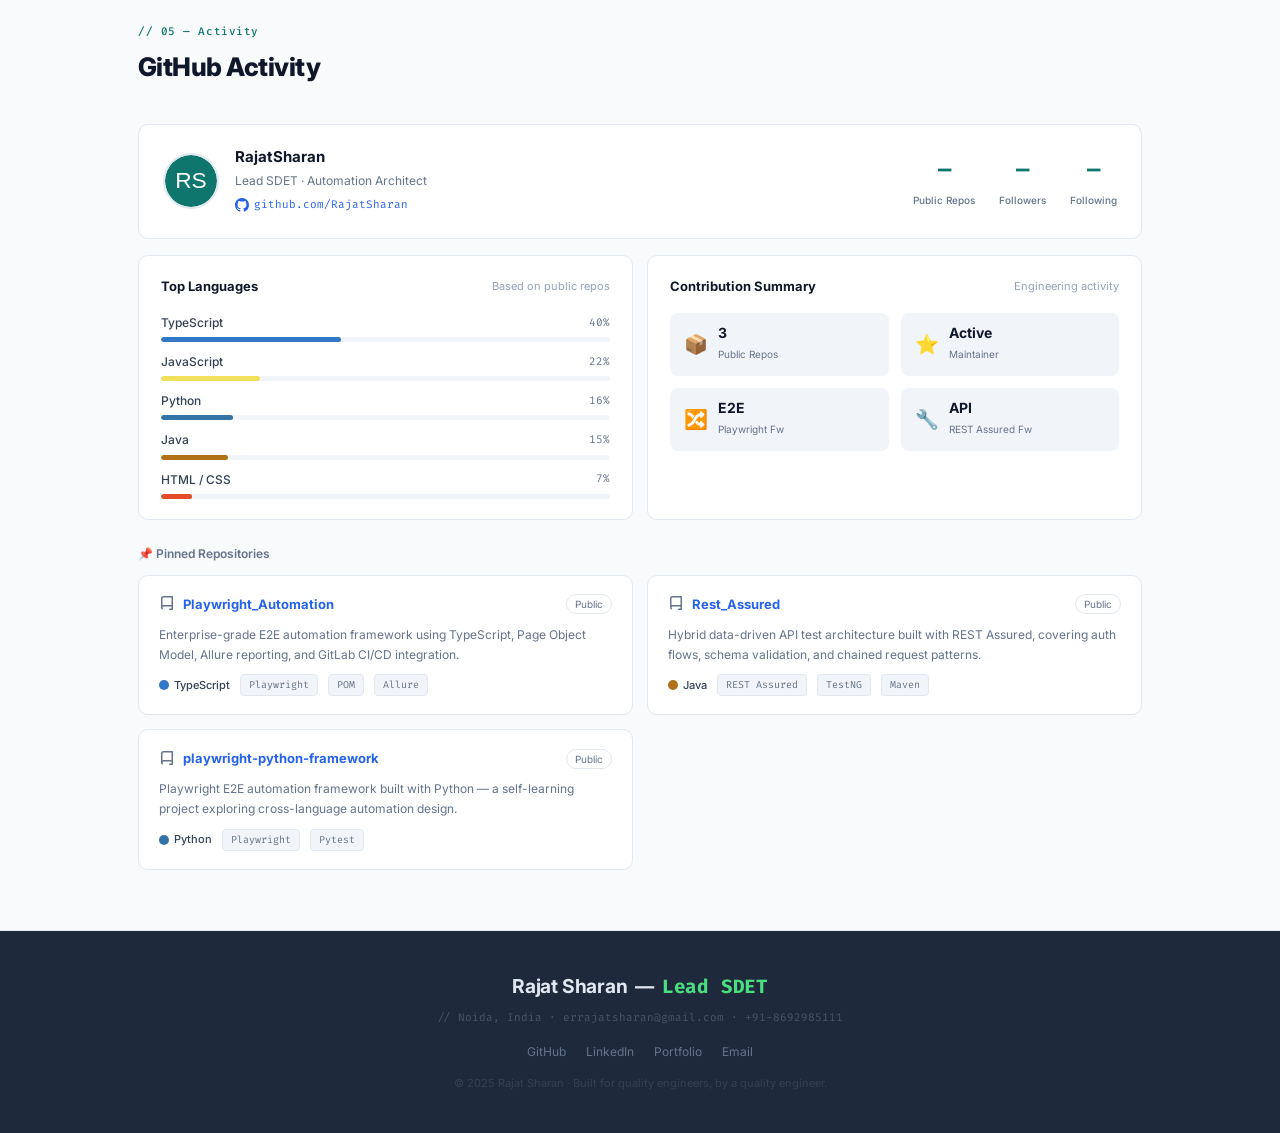
==== commit 3b8749da: "Update index.html" ====
--- a/index.html
+++ b/index.html
@@ -357,6 +357,18 @@
   background: var(--panel);
   color: var(--muted);
   border: 1px solid var(--border);
+}
+.exp-award {
+  margin-top: 12px;
+  font-size: 12px;
+  color: var(--accent);
+  background: var(--accent-bg);
+  border: 1px solid var(--accent-b);
+  border-radius: 6px;
+  padding: 8px 12px;
+  display: flex;
+  align-items: center;
+  gap: 8px;
 }
 
 /* ── TOOLKIT ── */
@@ -739,9 +751,9 @@
       <div>
         <div class="hero-badge"><span class="badge-dot"></span> Available · Lead SDET</div>
         <h1>Rajat Sharan</h1>
-        <div class="hero-title-sub">Lead SDET &amp; Automation Architect</div>
+        <div class="hero-title-sub">Lead SDET — Automation Architecture &amp; Strategy</div>
         <p class="hero-desc">
-          Strategic quality engineer with <strong>11+ years</strong> building enterprise-scale automation ecosystems. Specialized in TypeScript frameworks, CI/CD pipelines, and AI-augmented testing. Delivered quality for Tier-1 Aviation &amp; FinTech clients at Coforge — including 2 years onsite in London.
+          Lead SDET with <strong>12+ years</strong> building — and twice rebuilding — enterprise test automation strategy from the ground up. Led the end-to-end Cypress-to-Playwright/TypeScript migration that cut release cycles by 55%, and embedded AI-augmented testing into CI/CD pipelines to sustain 98% production stability across regulated FinTech, Aviation, and HealthTech platforms. Brought in to own architecture decisions, not just execute test plans.
         </p>
         <div class="contact-list">
           <div class="c-item">
@@ -754,7 +766,7 @@
           </div>
           <div class="c-item">
             <svg width="14" height="14" viewBox="0 0 24 24" fill="none" stroke="currentColor" stroke-width="2"><path d="M4 4h16c1.1 0 2 .9 2 2v12c0 1.1-.9 2-2 2H4c-1.1 0-2-.9-2-2V6c0-1.1.9-2 2-2z"/><polyline points="22,6 12,13 2,6"/></svg>
-            <a href="/cdn-cgi/l/email-protection#187d6a6a7972796c6b70796a7976587f75797174367b7775"><span class="__cf_email__" data-cfemail="46233434272c2732352e2734272806212b272f2a6825292b">[email&#160;protected]</span></a>
+            <a href="mailto:errajatsharan@gmail.com">errajatsharan@gmail.com</a>
           </div>
           <div class="c-item">
             <svg width="14" height="14" viewBox="0 0 24 24" fill="none" stroke="currentColor" stroke-width="2"><path d="M16 8a6 6 0 0 1 6 6v7h-4v-7a2 2 0 0 0-2-2 2 2 0 0 0-2 2v7h-4v-7a6 6 0 0 1 6-6z"/><rect x="2" y="9" width="4" height="12"/><circle cx="4" cy="4" r="2"/></svg>
@@ -785,7 +797,7 @@
           <div>&nbsp;&nbsp;<span class="sk">name</span>: <span class="ss">"Rajat Sharan"</span>,</div>
           <div>&nbsp;&nbsp;<span class="sk">role</span>: <span class="ss">"Lead SDET"</span>,</div>
           <div>&nbsp;&nbsp;<span class="sk">company</span>: <span class="ss">"Coforge"</span>,</div>
-          <div>&nbsp;&nbsp;<span class="sk">experience</span>: <span class="sn">11</span>,&nbsp;<span class="sc">// years</span></div>
+          <div>&nbsp;&nbsp;<span class="sk">experience</span>: <span class="sn">12</span>,&nbsp;<span class="sc">// years</span></div>
           <div>&nbsp;&nbsp;<span class="sk">onsite</span>: <span class="ss">"London 🇬🇧"</span>,</div>
           <div>&nbsp;&nbsp;<span class="sk">domains</span>: [<span class="ss">"Aviation"</span>,</div>
           <div>&nbsp;&nbsp;&nbsp;&nbsp;<span class="ss">"FinTech"</span>, <span class="ss">"HealthTech"</span>],</div>
@@ -803,7 +815,7 @@
     <!-- STATS -->
     <div class="stats-row rv">
       <div class="stat-cell">
-        <span class="stat-n" data-target="11" data-sfx="+">0</span>
+        <span class="stat-n" data-target="12" data-sfx="+">0</span>
         <span class="stat-l">Years Experience</span>
       </div>
       <div class="stat-cell">
@@ -833,21 +845,22 @@
         <div class="exp-top">
           <div>
             <div class="exp-company">Coforge</div>
-            <div class="exp-role">Senior Test Specialist (Lead SDET)</div>
+            <div class="exp-role">Test Specialist</div>
             <div class="exp-date">Oct 2022 — Present</div>
           </div>
           <div class="exp-loc">📍 Noida, India &nbsp;<span style="background:#dcfce7;color:#16a34a;padding:2px 8px;border-radius:20px;font-size:10px;font-weight:700;">CURRENT</span></div>
         </div>
         <ul class="exp-bullets">
-          <li><b>Architected</b> migration of legacy Cypress suites to Playwright + TypeScript, reducing maintenance overhead by 40%.</li>
-          <li><b>Established SonarQube quality gates</b> within GitLab CI/CD pipelines, cutting production defect leakage by 45%.</li>
-          <li><b>Managed a 4-member QA team</b> while remaining 80% hands-on across complex microservices automation.</li>
-          <li><b>Pioneered Generative AI integration</b> to automate synthetic test data for non-deterministic FinTech workflows.</li>
-          <li><b>Drove Sprint Velocity</b> via QA estimations and proactive risk mitigation during Agile ceremonies.</li>
+          <li><b>Spearheaded the migration</b> from Cypress to Playwright + TypeScript — a strategic call to eliminate flaky-test debt at the root — cutting framework maintenance overhead by 40%.</li>
+          <li><b>Designed and enforced SonarQube quality gates</b> inside GitLab CI/CD, tying release approval to strict "Definition of Done" criteria — cutting production defect leakage by 45%.</li>
+          <li><b>Built and led a 4-engineer QA team</b> while staying 80% hands-on as lead architect for the platform's most complex microservices.</li>
+          <li><b>Pioneered Generative AI integration</b> for synthetic test-data generation, unlocking automated coverage for non-deterministic FinTech workflows.</li>
+          <li><b>Replaced reactive QA estimation</b> with a risk-weighted sprint model, reducing mid-sprint scope rework and improving delivery predictability.</li>
         </ul>
         <div class="exp-tags">
           <span class="tag">Playwright</span><span class="tag">TypeScript</span><span class="tag">GitLab CI</span><span class="tag">SonarQube</span><span class="tag">GenAI</span><span class="tag">Docker</span>
         </div>
+        <div class="exp-award">🏆 Employee of the Quarter &amp; Rising Star Award — exceptional automation contributions and quality ownership</div>
       </div>
 
       <div class="exp-card rv">
@@ -860,14 +873,15 @@
           <div class="exp-loc">📍 London, UK 🇬🇧</div>
         </div>
         <ul class="exp-bullets">
-          <li><b>Designed scalable BDD frameworks</b> using Cypress and WebdriverIO — 80% coverage across 15+ global finance and e-commerce platforms.</li>
-          <li><b>Engineered API automation suites</b> validating 500+ endpoints via REST Assured with 100% regression accuracy.</li>
-          <li><b>Optimised regression cycles by 55%</b> through Docker containerisation and parallel execution on AWS.</li>
-          <li><b>Reduced post-release hotfixes by 20%</b> by collaborating with Product Owners on Shift-Left testing strategies.</li>
+          <li><b>Architected BDD frameworks</b> (Cypress, WebdriverIO) standardized across 15+ global finance and e-commerce platforms, lifting automation coverage to 80%.</li>
+          <li><b>Delivered API automation</b> covering 500+ REST endpoints at 100% regression accuracy, removing manual regression as the deployment bottleneck.</li>
+          <li><b>Re-architected regression execution</b> with Docker containerisation and parallelized AWS test runs, cutting regression cycle time by 55%.</li>
+          <li><b>Partnered directly with Product Owners</b> to embed Shift-Left testing at the requirements stage, cutting post-release hotfixes by 20%.</li>
         </ul>
         <div class="exp-tags">
           <span class="tag">Cypress</span><span class="tag">WebdriverIO</span><span class="tag">REST Assured</span><span class="tag">BDD</span><span class="tag">Docker</span><span class="tag">AWS</span>
         </div>
+        <div class="exp-award">🏆 2x Team of the Month Award — outstanding QA delivery and cross-functional collaboration</div>
       </div>
 
       <div class="exp-card rv">
@@ -880,8 +894,8 @@
           <div class="exp-loc">📍 Mumbai, India</div>
         </div>
         <ul class="exp-bullets">
-          <li><b>Validated enterprise CRM systems</b>, ensuring 100% requirement traceability across 10+ major production releases.</li>
-          <li><b>Executed SQL backend verification</b>, identifying critical data synchronisation issues missed by UI testing.</li>
+          <li><b>Validated enterprise CRM systems</b>, achieving 100% requirement traceability across 10+ major production releases and closing compliance audit gaps.</li>
+          <li><b>Conducted backend SQL verification</b> that caught critical data-synchronisation defects invisible to UI-level testing, preventing production issues.</li>
         </ul>
         <div class="exp-tags">
           <span class="tag">Manual Testing</span><span class="tag">SQL</span><span class="tag">CRM</span>
@@ -893,8 +907,8 @@
     <div class="achievement rv">
       <div class="ach-icon">🏆</div>
       <div>
-        <div class="ach-text">"<b>Architected a Cypress-to-Playwright migration</b> that reduced release regression cycles by 55% — delivered across Tier-1 Aviation and FinTech clients with 98% maintained production stability."</div>
-        <div class="ach-cite">— Flagship Achievement · Coforge · Aviation &amp; FinTech Division</div>
+        <div class="ach-text">"<b>Led the end-to-end Cypress-to-Playwright/TypeScript migration</b> that cut release cycles by 55%, and embedded AI-augmented testing into CI/CD pipelines to sustain 98% production stability across regulated FinTech, Aviation, and HealthTech platforms."</div>
+        <div class="ach-cite">— Flagship Achievement · Coforge · Aviation, FinTech &amp; HealthTech Division</div>
       </div>
     </div>
   </div>
@@ -908,54 +922,89 @@
 
     <div class="toolkit-grid rv">
       <div class="tk-block">
-        <div class="tk-head"><span class="tk-icon">🎭</span> Automation Architecture</div>
+        <div class="tk-head"><span class="tk-icon">🏗️</span> Quality Architecture &amp; Strategy</div>
         <div class="tk-tags">
-          <span class="tk-tag tt-teal">Playwright</span>
-          <span class="tk-tag tt-teal">Cypress</span>
-          <span class="tk-tag tt-teal">WebdriverIO</span>
-          <span class="tk-tag tt-teal">Selenium</span>
-          <span class="tk-tag tt-teal">POM</span>
-          <span class="tk-tag tt-teal">BDD / Cucumber</span>
-          <span class="tk-tag tt-teal">REST Assured</span>
+          <span class="tk-tag tt-teal">CI/CD Pipeline Design</span>
+          <span class="tk-tag tt-teal">Shift-Left Engineering</span>
+          <span class="tk-tag tt-teal">Test Strategy &amp; Governance</span>
+          <span class="tk-tag tt-teal">Microservices Architecture</span>
+          <span class="tk-tag tt-teal">Agile / Scrum</span>
+          <span class="tk-tag tt-teal">Risk-Based Test Planning</span>
         </div>
       </div>
       <div class="tk-block">
-        <div class="tk-head"><span class="tk-icon">💻</span> Languages &amp; AI</div>
+        <div class="tk-head"><span class="tk-icon">🤖</span> AI-Assisted Engineering</div>
         <div class="tk-tags">
-          <span class="tk-tag tt-blue">TypeScript</span>
-          <span class="tk-tag tt-blue">JavaScript</span>
-          <span class="tk-tag tt-blue">Java</span>
-          <span class="tk-tag tt-blue">SQL</span>
-          <span class="tk-tag tt-blue">GenAI Testing</span>
-          <span class="tk-tag tt-blue">Agentic AI QA</span>
+          <span class="tk-tag tt-blue">GitHub Copilot</span>
+          <span class="tk-tag tt-blue">Claude AI</span>
+          <span class="tk-tag tt-blue">Cline</span>
+          <span class="tk-tag tt-blue">ChatGPT</span>
+          <span class="tk-tag tt-blue">Codex</span>
+          <span class="tk-tag tt-blue">Agentic Test Generation</span>
         </div>
       </div>
       <div class="tk-block">
-        <div class="tk-head"><span class="tk-icon">⚙️</span> DevOps &amp; Cloud</div>
+        <div class="tk-head"><span class="tk-icon">🎭</span> Automation Frameworks</div>
         <div class="tk-tags">
-          <span class="tk-tag tt-green">GitLab CI/CD</span>
-          <span class="tk-tag tt-green">GitHub Actions</span>
-          <span class="tk-tag tt-green">Docker</span>
-          <span class="tk-tag tt-green">Jenkins</span>
-          <span class="tk-tag tt-green">SonarQube</span>
-          <span class="tk-tag tt-green">AWS</span>
+          <span class="tk-tag tt-green">Playwright</span>
+          <span class="tk-tag tt-green">Cypress</span>
+          <span class="tk-tag tt-green">WebDriverIO</span>
+          <span class="tk-tag tt-green">TestNG</span>
+          <span class="tk-tag tt-green">BDD / Cucumber</span>
         </div>
       </div>
       <div class="tk-block">
-        <div class="tk-head"><span class="tk-icon">📋</span> Domain &amp; Management</div>
+        <div class="tk-head"><span class="tk-icon">💻</span> Languages</div>
         <div class="tk-tags">
-          <span class="tk-tag tt-gray">Aviation (PSS)</span>
-          <span class="tk-tag tt-gray">FinTech</span>
-          <span class="tk-tag tt-gray">HealthTech</span>
-          <span class="tk-tag tt-gray">JIRA</span>
+          <span class="tk-tag tt-gray">JavaScript</span>
+          <span class="tk-tag tt-gray">TypeScript</span>
+          <span class="tk-tag tt-gray">Python</span>
+          <span class="tk-tag tt-gray">SQL</span>
+        </div>
+      </div>
+      <div class="tk-block">
+        <div class="tk-head"><span class="tk-icon">⚙️</span> Infrastructure &amp; DevOps</div>
+        <div class="tk-tags">
+          <span class="tk-tag tt-teal">Jenkins</span>
+          <span class="tk-tag tt-teal">TeamCity</span>
+          <span class="tk-tag tt-teal">Docker</span>
+          <span class="tk-tag tt-teal">Git</span>
+          <span class="tk-tag tt-teal">AWS</span>
+          <span class="tk-tag tt-teal">Maven / Gradle / npm</span>
+        </div>
+      </div>
+      <div class="tk-block">
+        <div class="tk-head"><span class="tk-icon">⚡</span> API &amp; Performance Engineering</div>
+        <div class="tk-tags">
+          <span class="tk-tag tt-blue">Postman</span>
+          <span class="tk-tag tt-blue">REST-Assured</span>
+          <span class="tk-tag tt-blue">JMeter</span>
+          <span class="tk-tag tt-blue">Grafana</span>
+        </div>
+      </div>
+      <div class="tk-block">
+        <div class="tk-head"><span class="tk-icon">🗄️</span> Databases</div>
+        <div class="tk-tags">
+          <span class="tk-tag tt-green">MySQL</span>
+          <span class="tk-tag tt-green">PostgreSQL</span>
+        </div>
+      </div>
+      <div class="tk-block">
+        <div class="tk-head"><span class="tk-icon">📋</span> Governance &amp; Tooling</div>
+        <div class="tk-tags">
+          <span class="tk-tag tt-gray">Jira</span>
+          <span class="tk-tag tt-gray">Confluence</span>
           <span class="tk-tag tt-gray">TestRail</span>
-          <span class="tk-tag tt-gray">Zephyr</span>
-          <span class="tk-tag tt-gray">Agile / Scrum</span>
+          <span class="tk-tag tt-gray">Trello</span>
         </div>
       </div>
     </div>
 
     <div style="margin-top: 32px;" class="rv">
+      <p class="sec-label" style="margin-bottom: 14px;">// Testing Disciplines</p>
+      <div class="exp-tags" style="margin-bottom: 32px;">
+        <span class="tag">Manual</span><span class="tag">Functional</span><span class="tag">Regression</span><span class="tag">Smoke</span><span class="tag">Sanity</span><span class="tag">Integration</span><span class="tag">API</span><span class="tag">Mobile</span><span class="tag">Web</span><span class="tag">Performance</span><span class="tag">Accessibility</span><span class="tag">A/B</span>
+      </div>
       <div class="skill-list" style="max-width: 600px;">
         <div class="skill-item">
           <div class="skill-top"><span class="skill-name">Playwright / TypeScript</span><span class="skill-pct">98%</span></div>
@@ -986,25 +1035,25 @@
 <section id="projects">
   <div class="container">
     <p class="sec-label rv">// 03 — Work</p>
-    <h2 class="sec-title rv">Strategic Projects</h2>
+    <h2 class="sec-title rv">Strategic Project Leadership</h2>
 
     <div class="proj-grid rv">
       <div class="proj-card">
         <div class="pc-top"><span class="pc-icon">✈️</span><span class="pc-status">PASS</span></div>
         <div class="pc-name">Emirates Passenger Service System</div>
-        <div class="pc-desc">Architected E2E validation for global Reservation and Loyalty (Skywards) modules on Emirates PSS.</div>
+        <div class="pc-desc">Architected end-to-end validation strategy for global Reservation and Loyalty (Skywards) modules, covering PNR management, GDS integrations, fare class validation, and multi-currency transaction flows.</div>
         <div class="exp-tags" style="margin-bottom:12px;"><span class="tag">Playwright</span><span class="tag">Aviation</span><span class="tag">E2E</span></div>
       </div>
       <div class="proj-card">
         <div class="pc-top"><span class="pc-icon">🔐</span><span class="pc-status">PASS</span></div>
-        <div class="pc-name">Shieldpay Secure Payments</div>
-        <div class="pc-desc">Engineered validation for multi-party escrow transfers ensuring 100% financial integrity across all flows.</div>
+        <div class="pc-name">Shieldpay Secure Payment Platform</div>
+        <div class="pc-desc">Engineered validation strategy for multi-party escrow transfers, ensuring 100% financial integrity across high-value transactions.</div>
         <div class="exp-tags" style="margin-bottom:12px;"><span class="tag">REST Assured</span><span class="tag">FinTech</span><span class="tag">API</span></div>
       </div>
       <div class="proj-card">
         <div class="pc-top"><span class="pc-icon">🏥</span><span class="pc-status">PASS</span></div>
         <div class="pc-name">Bupa Healthcare Claims</div>
-        <div class="pc-desc">Developed validation strategies for insurance claim processing and end-to-end regulatory compliance.</div>
+        <div class="pc-desc">Developed validation strategy for insurance claims processing, ensuring accuracy and regulatory compliance across the claims lifecycle.</div>
         <div class="exp-tags" style="margin-bottom:12px;"><span class="tag">BDD</span><span class="tag">HealthTech</span><span class="tag">Compliance</span></div>
       </div>
     </div>
@@ -1027,6 +1076,14 @@
         </div>
         <span class="repo-arrow">↗</span>
       </a>
+      <a href="https://github.com/RajatSharan/playwright-python-framework" target="_blank" class="repo-card">
+        <span class="repo-icon">🐍</span>
+        <div>
+          <div class="repo-name">playwright-python-framework</div>
+          <div class="repo-desc">Playwright E2E automation framework built in Python · self-learning project</div>
+        </div>
+        <span class="repo-arrow">↗</span>
+      </a>
     </div>
   </div>
 </section>
@@ -1075,7 +1132,7 @@
     <div class="edu-card rv">
       <span style="font-size:1.5rem">🎓</span>
       <div>
-        <div class="edu-name">B.Tech — Information Technology</div>
+        <div class="edu-name">B.Tech — Information Technology (2010 – 2013)</div>
         <div class="edu-sub">Arya Institute of Engineering &amp; Technology</div>
       </div>
     </div>
@@ -1121,20 +1178,24 @@
         </div>
         <div class="lang-list">
           <div class="lang-item">
-            <div class="lang-top"><span class="lang-name">TypeScript</span><span class="lang-pct">48%</span></div>
-            <div class="lang-bar"><div class="lang-fill" style="width:0%;background:#3178c6;" data-w="48"></div></div>
+            <div class="lang-top"><span class="lang-name">TypeScript</span><span class="lang-pct">40%</span></div>
+            <div class="lang-bar"><div class="lang-fill" style="width:0%;background:#3178c6;" data-w="40"></div></div>
           </div>
           <div class="lang-item">
-            <div class="lang-top"><span class="lang-name">JavaScript</span><span class="lang-pct">26%</span></div>
-            <div class="lang-bar"><div class="lang-fill" style="width:0%;background:#f1e05a;" data-w="26"></div></div>
+            <div class="lang-top"><span class="lang-name">JavaScript</span><span class="lang-pct">22%</span></div>
+            <div class="lang-bar"><div class="lang-fill" style="width:0%;background:#f1e05a;" data-w="22"></div></div>
           </div>
           <div class="lang-item">
-            <div class="lang-top"><span class="lang-name">Java</span><span class="lang-pct">18%</span></div>
-            <div class="lang-bar"><div class="lang-fill" style="width:0%;background:#b07219;" data-w="18"></div></div>
+            <div class="lang-top"><span class="lang-name">Python</span><span class="lang-pct">16%</span></div>
+            <div class="lang-bar"><div class="lang-fill" style="width:0%;background:#3572A5;" data-w="16"></div></div>
           </div>
           <div class="lang-item">
-            <div class="lang-top"><span class="lang-name">HTML / CSS</span><span class="lang-pct">8%</span></div>
-            <div class="lang-bar"><div class="lang-fill" style="width:0%;background:#e34c26;" data-w="8"></div></div>
+            <div class="lang-top"><span class="lang-name">Java</span><span class="lang-pct">15%</span></div>
+            <div class="lang-bar"><div class="lang-fill" style="width:0%;background:#b07219;" data-w="15"></div></div>
+          </div>
+          <div class="lang-item">
+            <div class="lang-top"><span class="lang-name">HTML / CSS</span><span class="lang-pct">7%</span></div>
+            <div class="lang-bar"><div class="lang-fill" style="width:0%;background:#e34c26;" data-w="7"></div></div>
           </div>
         </div>
       </div>
@@ -1149,7 +1210,7 @@
           <div class="contrib-item">
             <span class="contrib-icon">📦</span>
             <div class="contrib-info">
-              <span class="contrib-val">2</span>
+              <span class="contrib-val">3</span>
               <span class="contrib-label">Public Repos</span>
             </div>
           </div>
@@ -1210,6 +1271,19 @@
           <span class="pin-tag">Maven</span>
         </div>
       </a>
+      <a href="https://github.com/RajatSharan/playwright-python-framework" target="_blank" class="pinned-card">
+        <div class="pin-top">
+          <svg class="pin-repo-icon" viewBox="0 0 16 16" width="16" height="16" fill="currentColor"><path d="M2 2.5A2.5 2.5 0 0 1 4.5 0h8.75a.75.75 0 0 1 .75.75v12.5a.75.75 0 0 1-.75.75h-2.5a.75.75 0 0 1 0-1.5h1.75v-2h-8a1 1 0 0 0-.714 1.7.75.75 0 1 1-1.072 1.05A2.495 2.495 0 0 1 2 11.5Zm10.5-1h-8a1 1 0 0 0-1 1v6.708A2.486 2.486 0 0 1 4.5 9h8Z"/></svg>
+          <span class="pin-name">playwright-python-framework</span>
+          <span class="pin-badge">Public</span>
+        </div>
+        <div class="pin-desc">Playwright E2E automation framework built with Python — a self-learning project exploring cross-language automation design.</div>
+        <div class="pin-meta">
+          <span class="pin-lang"><span class="pin-lang-dot" style="background:#3572A5"></span>Python</span>
+          <span class="pin-tag">Playwright</span>
+          <span class="pin-tag">Pytest</span>
+        </div>
+      </a>
     </div>
 
   </div>
@@ -1219,18 +1293,18 @@
 <footer>
   <div class="container">
     <div class="f-name">Rajat Sharan &nbsp;—&nbsp; <span>Lead SDET</span></div>
-    <div class="f-sub">// Noida, India · <a href="/cdn-cgi/l/email-protection" class="__cf_email__" data-cfemail="1a7f68687b707b6e69727b687b745a7d777b737634797577">[email&#160;protected]</a> · +91-8692985111</div>
+    <div class="f-sub">// Noida, India · errajatsharan@gmail.com · +91-8692985111</div>
     <div class="f-links">
       <a href="https://github.com/RajatSharan" target="_blank">GitHub</a>
       <a href="https://www.linkedin.com/in/rajatsharan-15a19244" target="_blank">LinkedIn</a>
       <a href="https://rajatsharan.github.io/Profile/" target="_blank">Portfolio</a>
-      <a href="/cdn-cgi/l/email-protection#4d283f3f2c272c393e252c3f2c230d2a202c2421632e2220">Email</a>
+      <a href="mailto:errajatsharan@gmail.com">Email</a>
     </div>
     <div class="f-copy">© 2025 Rajat Sharan · Built for quality engineers, by a quality engineer.</div>
   </div>
 </footer>
 
-<script data-cfasync="false" src="/cdn-cgi/scripts/5c5dd728/cloudflare-static/email-decode.min.js"></script><script>
+<script>
   // Clock
   function tick() {
     document.getElementById('topbar-clock').textContent =
@@ -1290,4 +1364,4 @@
     .catch(() => {});
 </script>
 </body>
-</html>
+</html>
